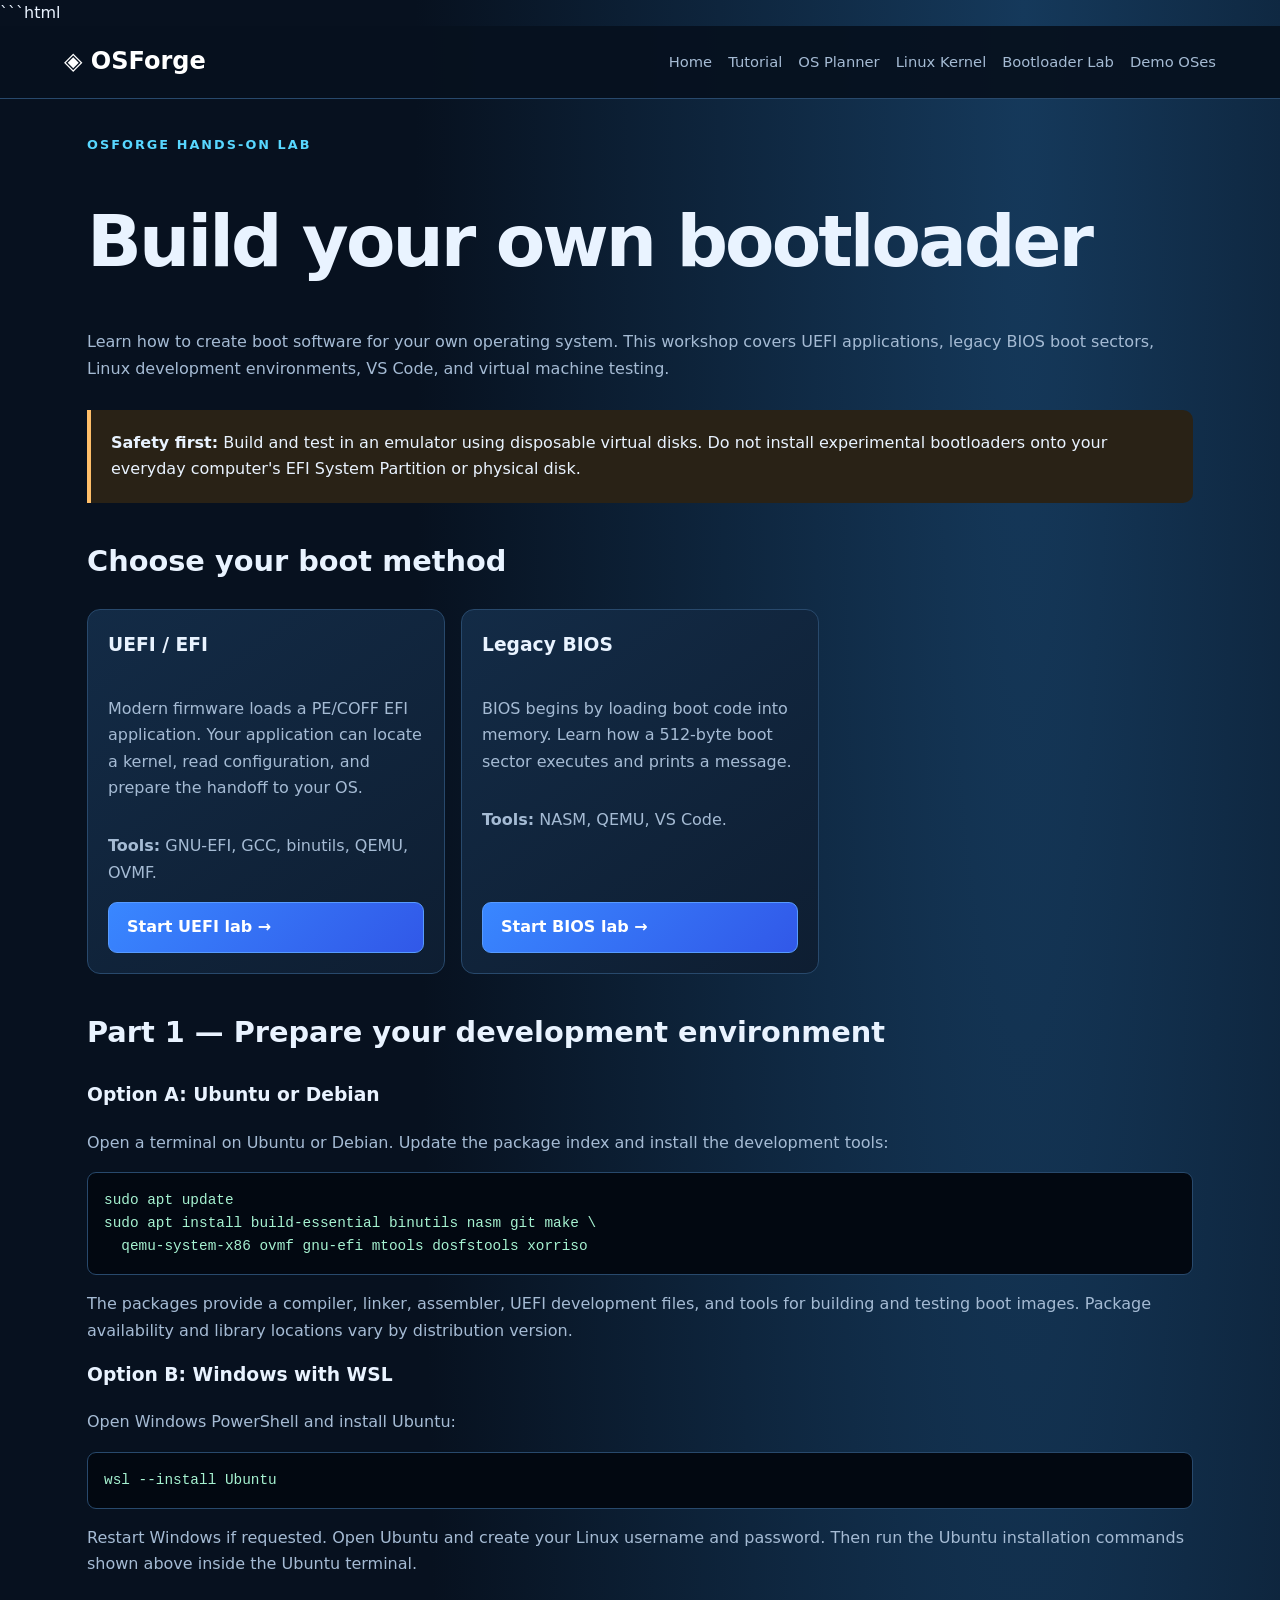
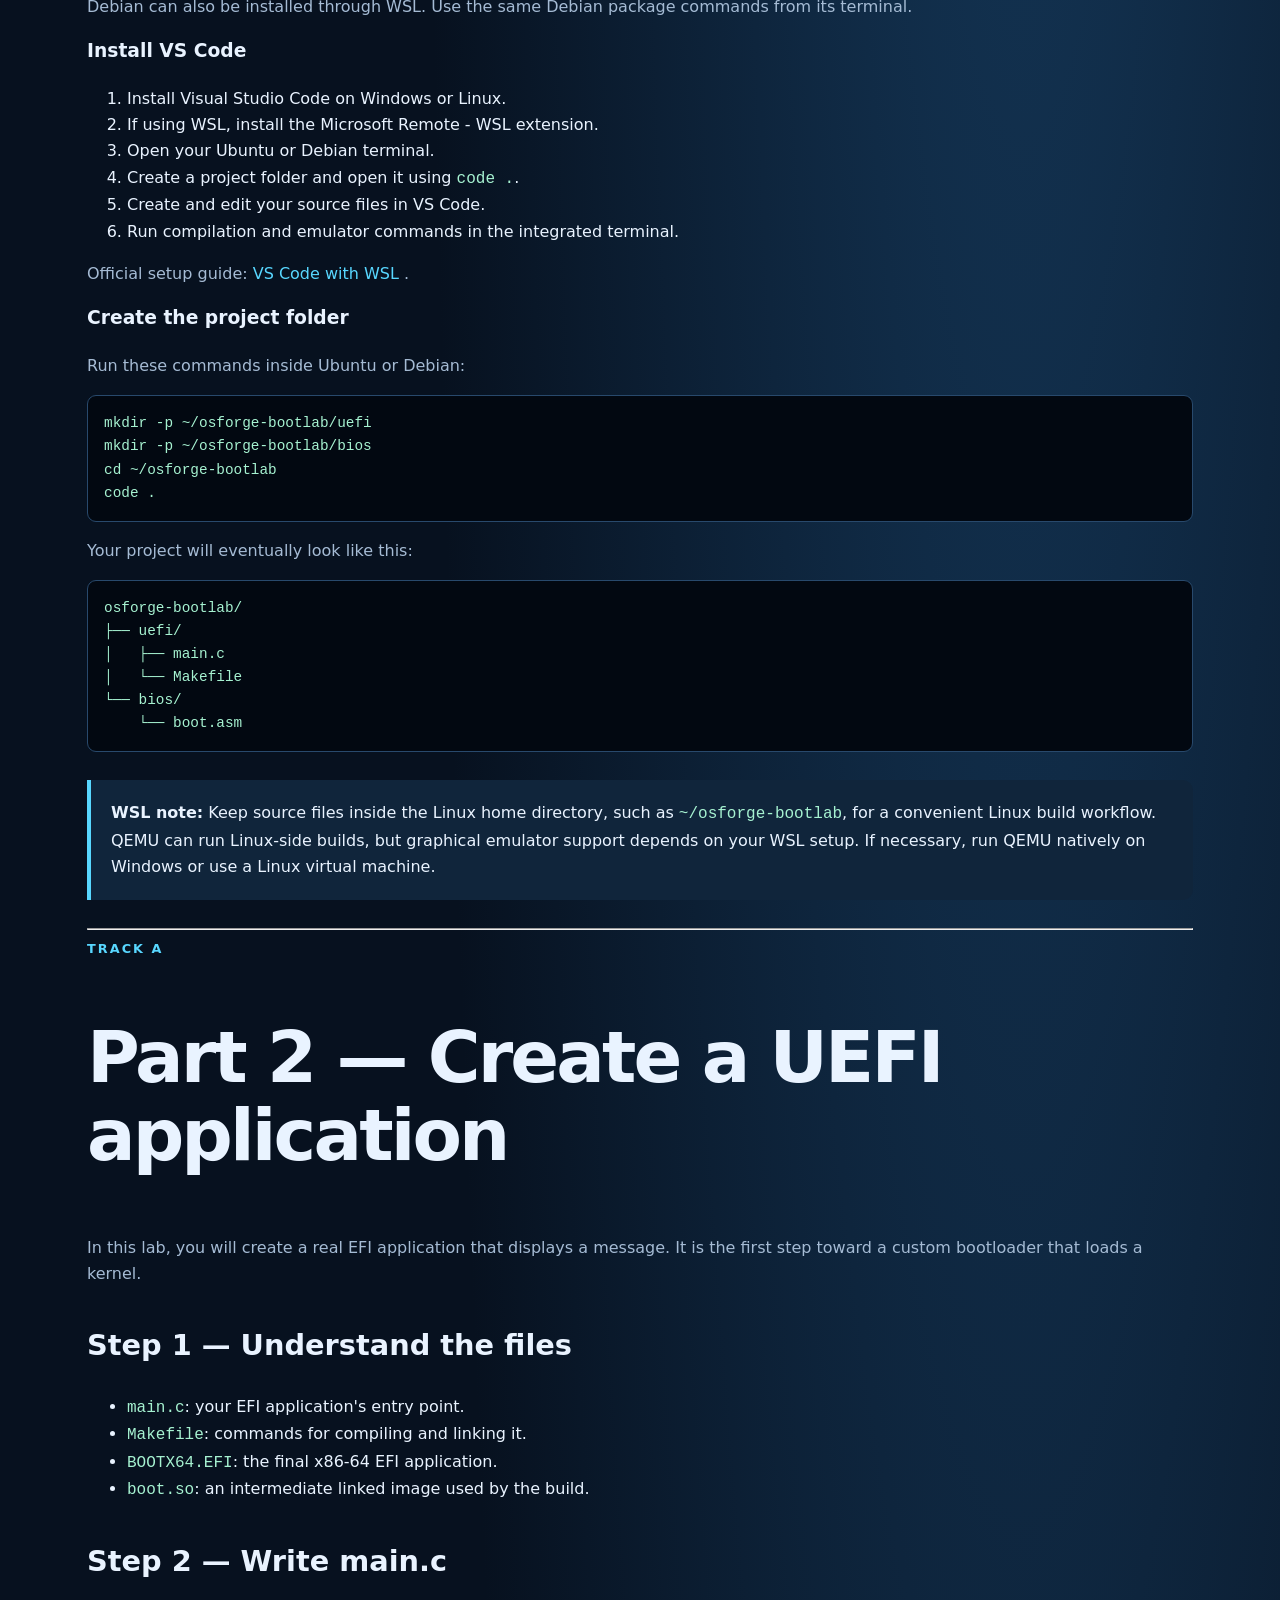
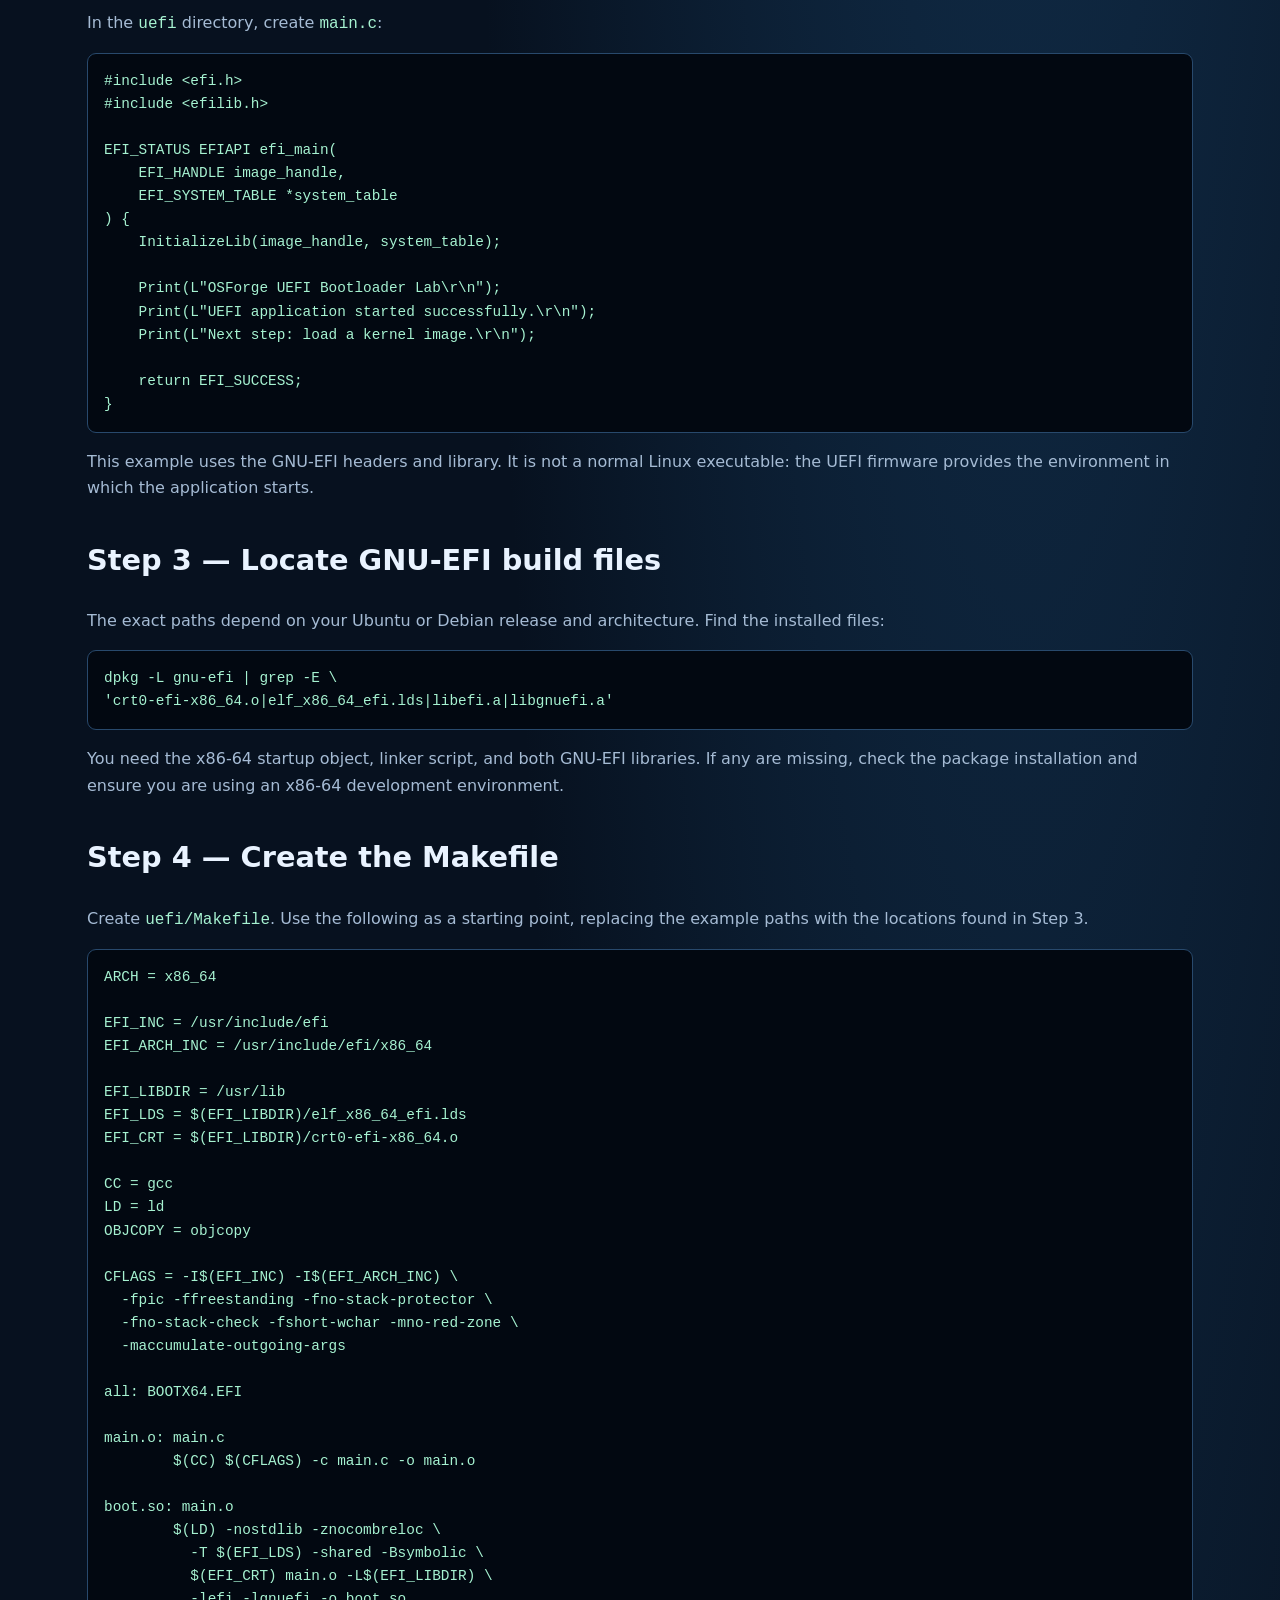
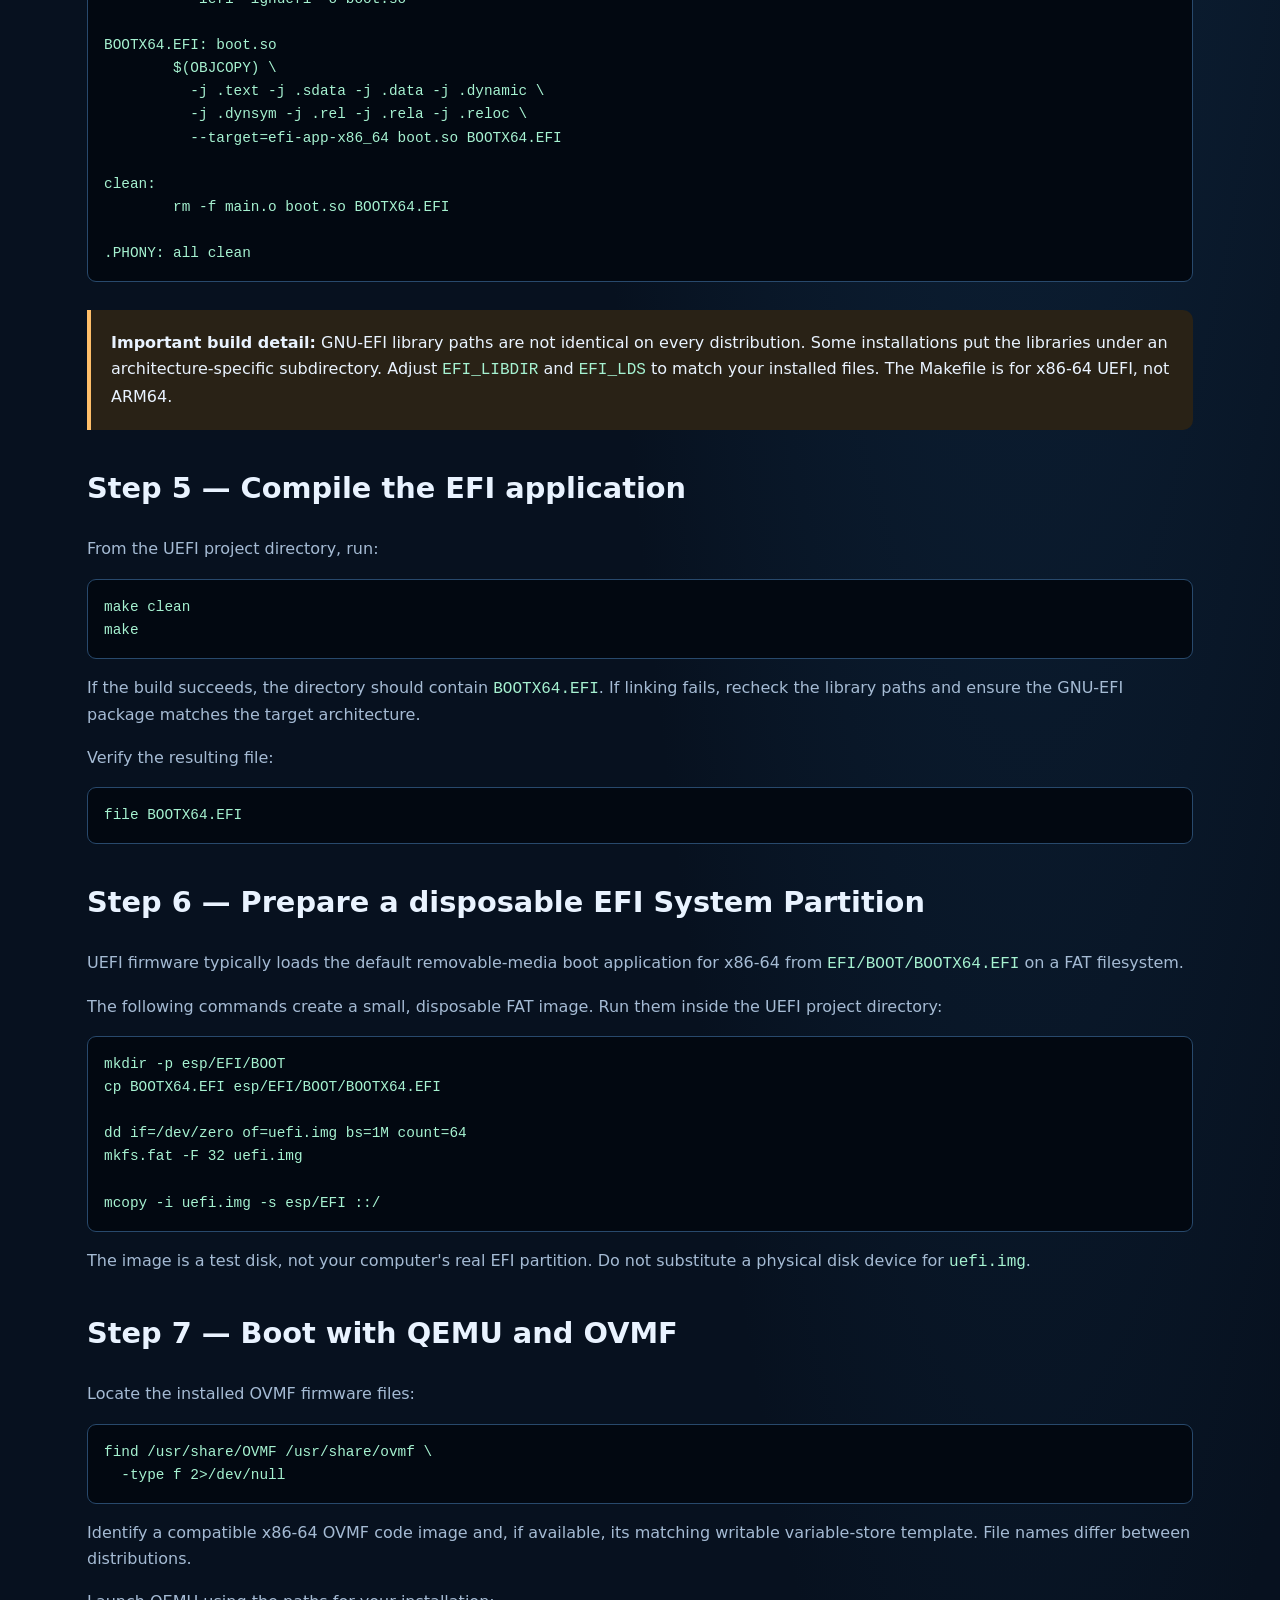
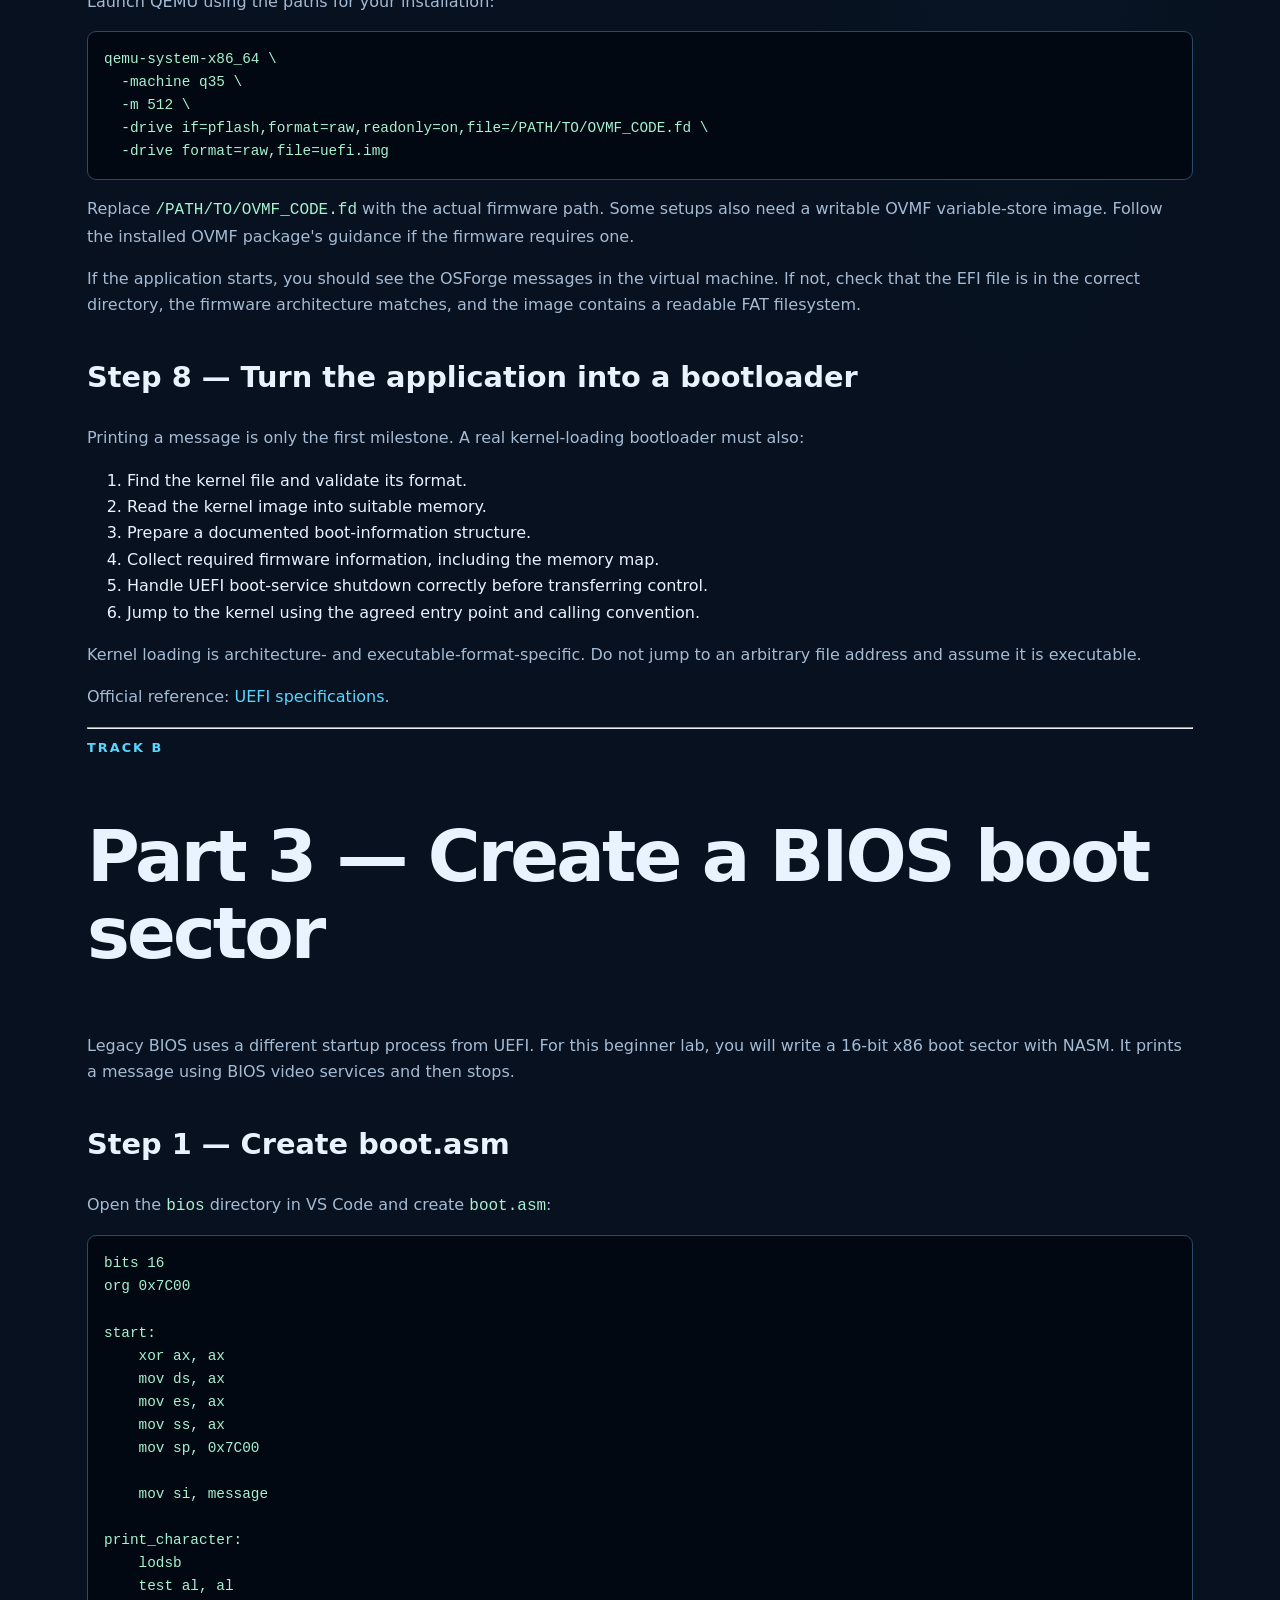
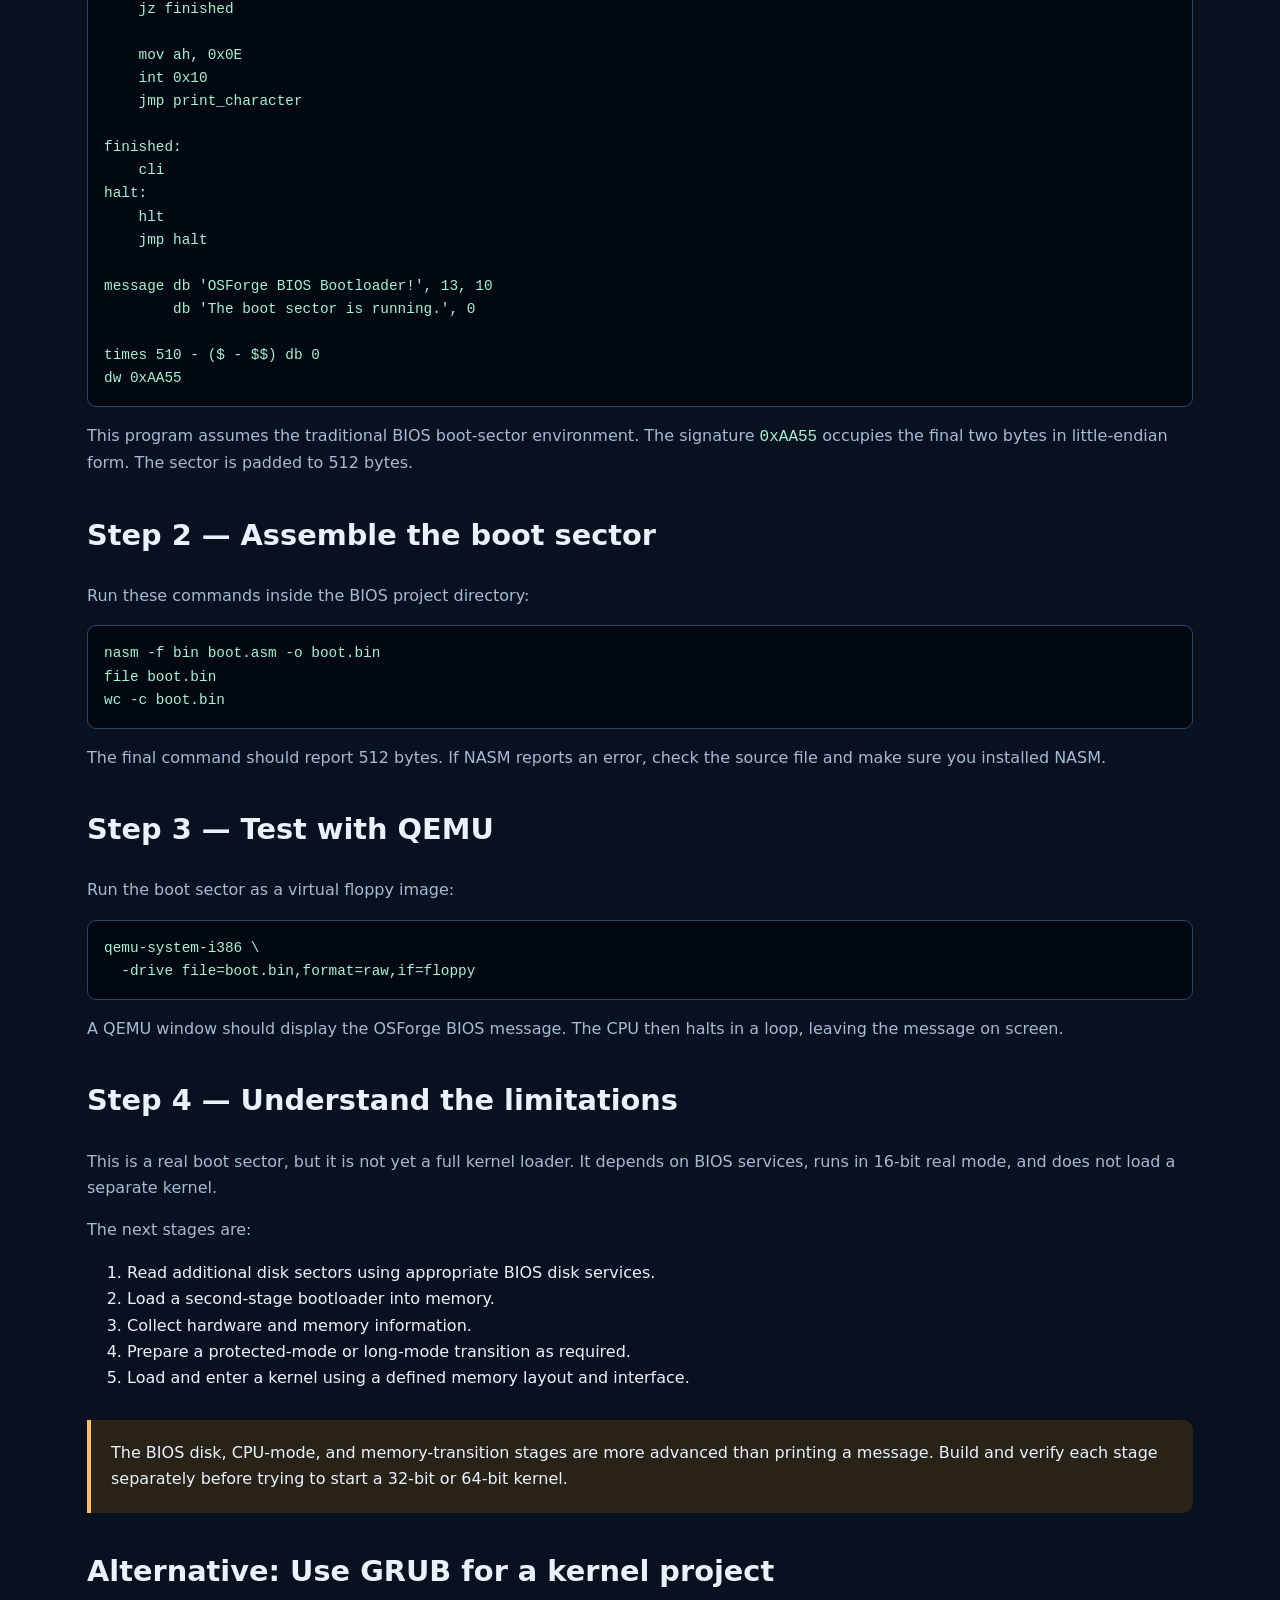
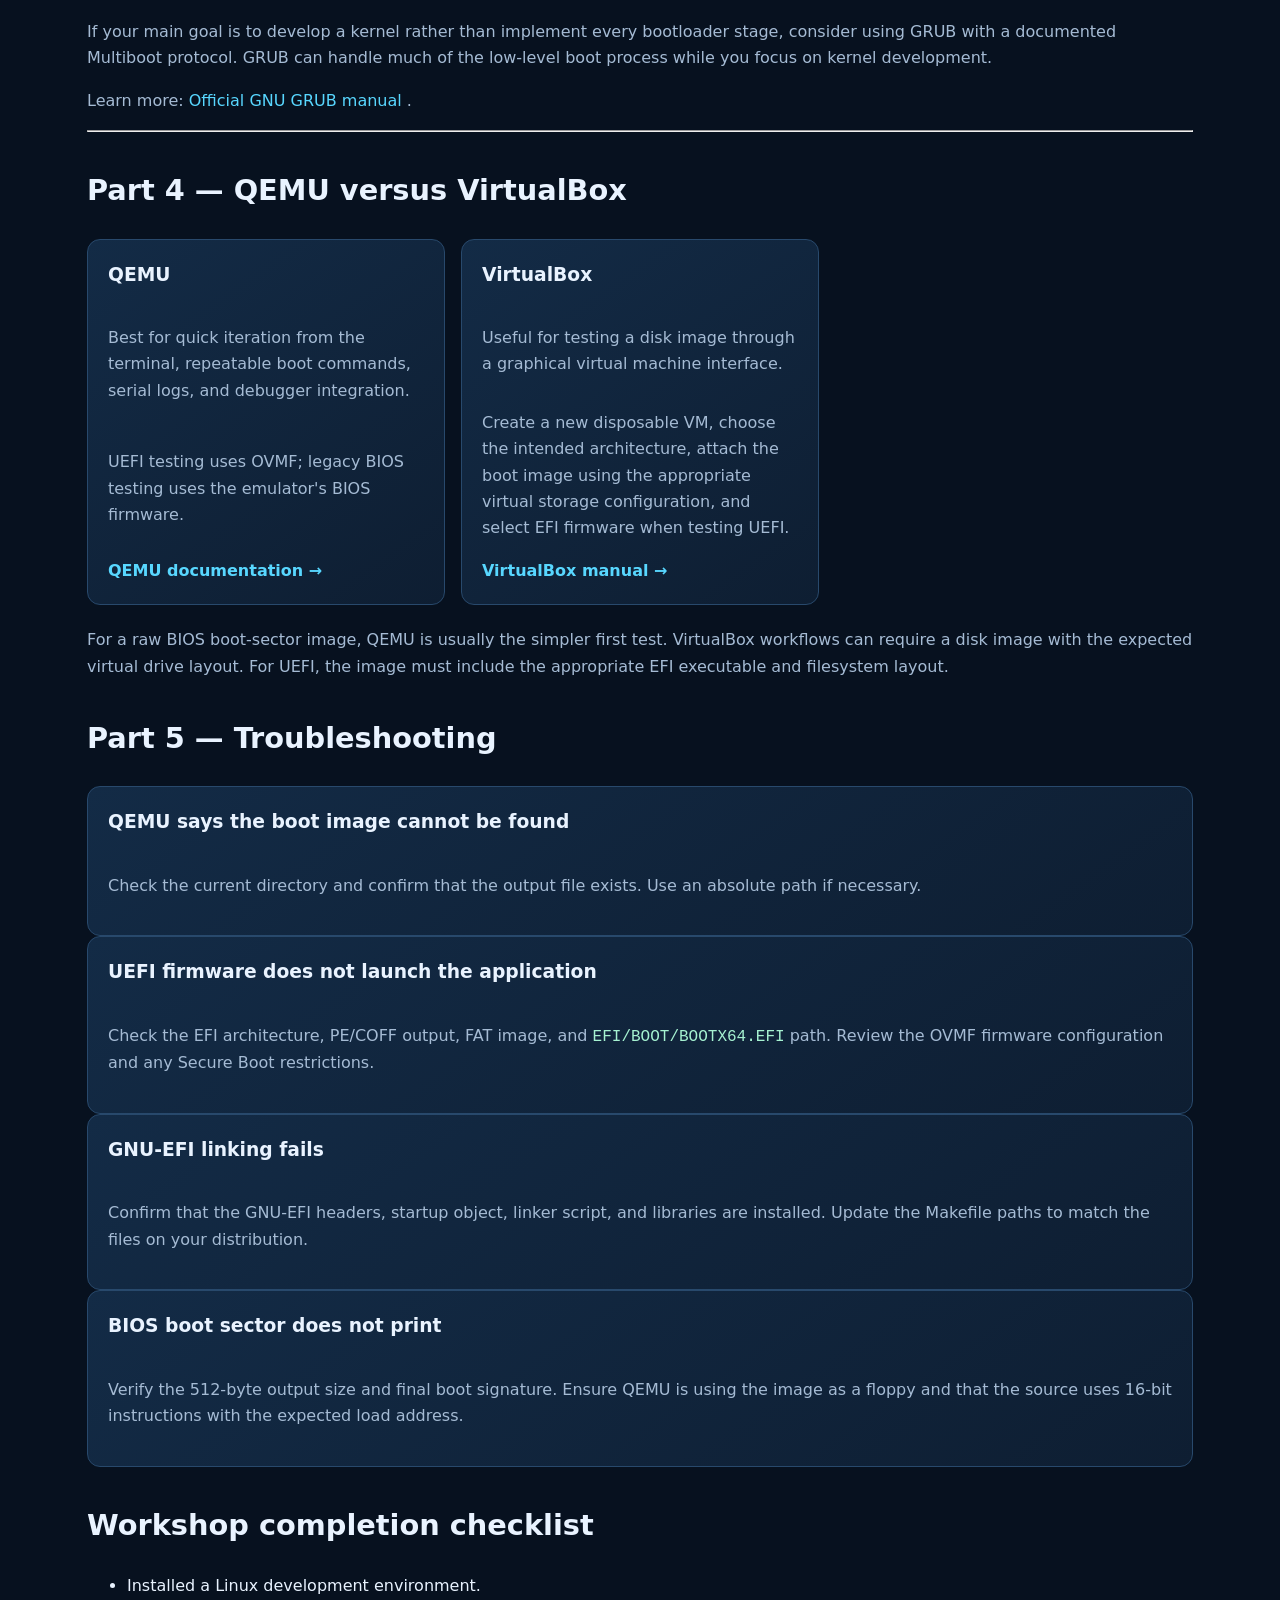
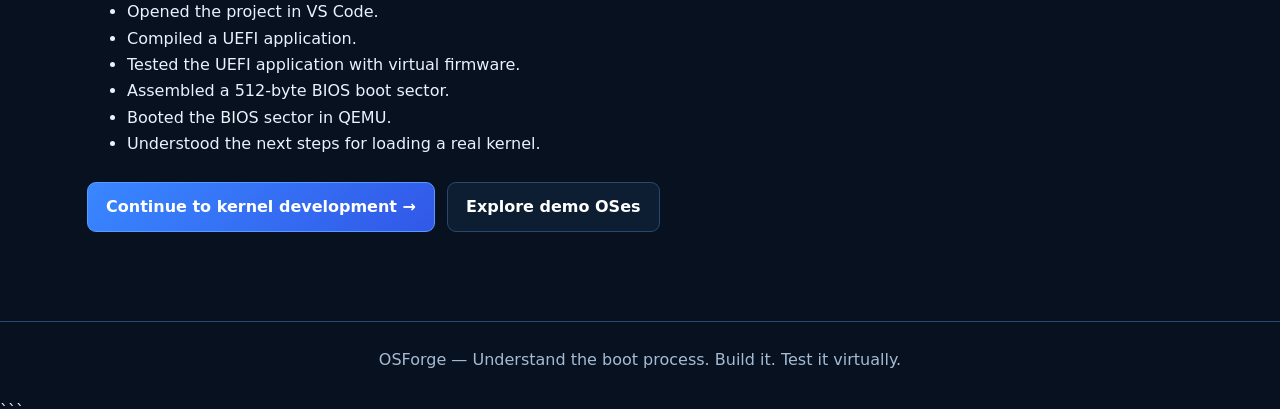
==== efi-bootloader.html @ 30502545 "Update title and content for bootloader workshop" ====
```html
<!DOCTYPE html>
<html lang="en">
<head>
  <meta charset="UTF-8">
  <meta name="viewport" content="width=device-width, initial-scale=1">
  <title>Bootloader Workshop — OSForge</title>
  <link rel="stylesheet" href="styles.css">
</head>
<body>

<header class="topbar">
  <a class="brand" href="index.html">◈ OSForge</a>
  <nav>
    <a href="index.html">Home</a>
    <a href="start.html">Tutorial</a>
    <a href="planner.html">OS Planner</a>
    <a href="linux-kernel.html">Linux Kernel</a>
    <a href="efi-bootloader.html">Bootloader Lab</a>
    <a href="demos.html">Demo OSes</a>
  </nav>
</header>

<main class="container">

  <span class="eyebrow">OSFORGE HANDS-ON LAB</span>
  <h1>Build your own bootloader</h1>

  <p>
    Learn how to create boot software for your own operating system.
    This workshop covers UEFI applications, legacy BIOS boot sectors,
    Linux development environments, VS Code, and virtual machine testing.
  </p>

  <div class="callout warning">
    <strong>Safety first:</strong> Build and test in an emulator using
    disposable virtual disks. Do not install experimental bootloaders
    onto your everyday computer's EFI System Partition or physical disk.
  </div>

  <h2>Choose your boot method</h2>

  <div class="grid">

    <article class="card">
      <h3>UEFI / EFI</h3>
      <p>
        Modern firmware loads a PE/COFF EFI application. Your application
        can locate a kernel, read configuration, and prepare the handoff
        to your OS.
      </p>
      <p><strong>Tools:</strong> GNU-EFI, GCC, binutils, QEMU, OVMF.</p>
      <a class="button" href="#uefi">Start UEFI lab →</a>
    </article>

    <article class="card">
      <h3>Legacy BIOS</h3>
      <p>
        BIOS begins by loading boot code into memory. Learn how a 512-byte
        boot sector executes and prints a message.
      </p>
      <p><strong>Tools:</strong> NASM, QEMU, VS Code.</p>
      <a class="button" href="#bios">Start BIOS lab →</a>
    </article>

  </div>

  <h2>Part 1 — Prepare your development environment</h2>

  <h3>Option A: Ubuntu or Debian</h3>

  <p>
    Open a terminal on Ubuntu or Debian. Update the package index and
    install the development tools:
  </p>

  <pre>sudo apt update
sudo apt install build-essential binutils nasm git make \
  qemu-system-x86 ovmf gnu-efi mtools dosfstools xorriso</pre>

  <p>
    The packages provide a compiler, linker, assembler, UEFI development
    files, and tools for building and testing boot images. Package
    availability and library locations vary by distribution version.
  </p>

  <h3>Option B: Windows with WSL</h3>

  <p>Open Windows PowerShell and install Ubuntu:</p>

  <pre>wsl --install Ubuntu</pre>

  <p>
    Restart Windows if requested. Open Ubuntu and create your Linux
    username and password. Then run the Ubuntu installation commands
    shown above inside the Ubuntu terminal.
  </p>

  <p>
    Debian can also be installed through WSL. Use the same Debian package
    commands from its terminal.
  </p>

  <h3>Install VS Code</h3>

  <ol>
    <li>Install Visual Studio Code on Windows or Linux.</li>
    <li>If using WSL, install the Microsoft Remote - WSL extension.</li>
    <li>Open your Ubuntu or Debian terminal.</li>
    <li>Create a project folder and open it using <code>code .</code>.</li>
    <li>Create and edit your source files in VS Code.</li>
    <li>Run compilation and emulator commands in the integrated terminal.</li>
  </ol>

  <p>
    Official setup guide:
    <a href="https://learn.microsoft.com/windows/wsl/tutorials/wsl-vscode">
      VS Code with WSL
    </a>.
  </p>

  <h3>Create the project folder</h3>

  <p>Run these commands inside Ubuntu or Debian:</p>

  <pre>mkdir -p ~/osforge-bootlab/uefi
mkdir -p ~/osforge-bootlab/bios
cd ~/osforge-bootlab
code .</pre>

  <p>Your project will eventually look like this:</p>

  <pre>osforge-bootlab/
├── uefi/
│   ├── main.c
│   └── Makefile
└── bios/
    └── boot.asm</pre>

  <div class="callout">
    <strong>WSL note:</strong> Keep source files inside the Linux home
    directory, such as <code>~/osforge-bootlab</code>, for a convenient
    Linux build workflow. QEMU can run Linux-side builds, but graphical
    emulator support depends on your WSL setup. If necessary, run QEMU
    natively on Windows or use a Linux virtual machine.
  </div>

  <hr>

  <section id="uefi">
    <span class="eyebrow">TRACK A</span>
    <h1>Part 2 — Create a UEFI application</h1>

    <p>
      In this lab, you will create a real EFI application that displays
      a message. It is the first step toward a custom bootloader that
      loads a kernel.
    </p>

    <h2>Step 1 — Understand the files</h2>

    <ul>
      <li><code>main.c</code>: your EFI application's entry point.</li>
      <li><code>Makefile</code>: commands for compiling and linking it.</li>
      <li><code>BOOTX64.EFI</code>: the final x86-64 EFI application.</li>
      <li><code>boot.so</code>: an intermediate linked image used by the build.</li>
    </ul>

    <h2>Step 2 — Write main.c</h2>

    <p>
      In the <code>uefi</code> directory, create <code>main.c</code>:
    </p>

    <pre>#include &lt;efi.h&gt;
#include &lt;efilib.h&gt;

EFI_STATUS EFIAPI efi_main(
    EFI_HANDLE image_handle,
    EFI_SYSTEM_TABLE *system_table
) {
    InitializeLib(image_handle, system_table);

    Print(L"OSForge UEFI Bootloader Lab\r\n");
    Print(L"UEFI application started successfully.\r\n");
    Print(L"Next step: load a kernel image.\r\n");

    return EFI_SUCCESS;
}</pre>

    <p>
      This example uses the GNU-EFI headers and library. It is not a
      normal Linux executable: the UEFI firmware provides the environment
      in which the application starts.
    </p>

    <h2>Step 3 — Locate GNU-EFI build files</h2>

    <p>
      The exact paths depend on your Ubuntu or Debian release and
      architecture. Find the installed files:
    </p>

    <pre>dpkg -L gnu-efi | grep -E \
'crt0-efi-x86_64.o|elf_x86_64_efi.lds|libefi.a|libgnuefi.a'</pre>

    <p>
      You need the x86-64 startup object, linker script, and both GNU-EFI
      libraries. If any are missing, check the package installation and
      ensure you are using an x86-64 development environment.
    </p>

    <h2>Step 4 — Create the Makefile</h2>

    <p>
      Create <code>uefi/Makefile</code>. Use the following as a starting
      point, replacing the example paths with the locations found in
      Step 3.
    </p>

    <pre>ARCH = x86_64

EFI_INC = /usr/include/efi
EFI_ARCH_INC = /usr/include/efi/x86_64

EFI_LIBDIR = /usr/lib
EFI_LDS = $(EFI_LIBDIR)/elf_x86_64_efi.lds
EFI_CRT = $(EFI_LIBDIR)/crt0-efi-x86_64.o

CC = gcc
LD = ld
OBJCOPY = objcopy

CFLAGS = -I$(EFI_INC) -I$(EFI_ARCH_INC) \
  -fpic -ffreestanding -fno-stack-protector \
  -fno-stack-check -fshort-wchar -mno-red-zone \
  -maccumulate-outgoing-args

all: BOOTX64.EFI

main.o: main.c
	$(CC) $(CFLAGS) -c main.c -o main.o

boot.so: main.o
	$(LD) -nostdlib -znocombreloc \
	  -T $(EFI_LDS) -shared -Bsymbolic \
	  $(EFI_CRT) main.o -L$(EFI_LIBDIR) \
	  -lefi -lgnuefi -o boot.so

BOOTX64.EFI: boot.so
	$(OBJCOPY) \
	  -j .text -j .sdata -j .data -j .dynamic \
	  -j .dynsym -j .rel -j .rela -j .reloc \
	  --target=efi-app-x86_64 boot.so BOOTX64.EFI

clean:
	rm -f main.o boot.so BOOTX64.EFI

.PHONY: all clean</pre>

    <div class="callout warning">
      <strong>Important build detail:</strong> GNU-EFI library paths are
      not identical on every distribution. Some installations put the
      libraries under an architecture-specific subdirectory. Adjust
      <code>EFI_LIBDIR</code> and <code>EFI_LDS</code> to match your
      installed files. The Makefile is for x86-64 UEFI, not ARM64.
    </div>

    <h2>Step 5 — Compile the EFI application</h2>

    <p>From the UEFI project directory, run:</p>

    <pre>make clean
make</pre>

    <p>
      If the build succeeds, the directory should contain
      <code>BOOTX64.EFI</code>. If linking fails, recheck the library
      paths and ensure the GNU-EFI package matches the target architecture.
    </p>

    <p>
      Verify the resulting file:
    </p>

    <pre>file BOOTX64.EFI</pre>

    <h2>Step 6 — Prepare a disposable EFI System Partition</h2>

    <p>
      UEFI firmware typically loads the default removable-media boot
      application for x86-64 from
      <code>EFI/BOOT/BOOTX64.EFI</code> on a FAT filesystem.
    </p>

    <p>
      The following commands create a small, disposable FAT image. Run
      them inside the UEFI project directory:
    </p>

    <pre>mkdir -p esp/EFI/BOOT
cp BOOTX64.EFI esp/EFI/BOOT/BOOTX64.EFI

dd if=/dev/zero of=uefi.img bs=1M count=64
mkfs.fat -F 32 uefi.img

mcopy -i uefi.img -s esp/EFI ::/</pre>

    <p>
      The image is a test disk, not your computer's real EFI partition.
      Do not substitute a physical disk device for <code>uefi.img</code>.
    </p>

    <h2>Step 7 — Boot with QEMU and OVMF</h2>

    <p>Locate the installed OVMF firmware files:</p>

    <pre>find /usr/share/OVMF /usr/share/ovmf \
  -type f 2&gt;/dev/null</pre>

    <p>
      Identify a compatible x86-64 OVMF code image and, if available,
      its matching writable variable-store template. File names differ
      between distributions.
    </p>

    <p>Launch QEMU using the paths for your installation:</p>

    <pre>qemu-system-x86_64 \
  -machine q35 \
  -m 512 \
  -drive if=pflash,format=raw,readonly=on,file=/PATH/TO/OVMF_CODE.fd \
  -drive format=raw,file=uefi.img</pre>

    <p>
      Replace <code>/PATH/TO/OVMF_CODE.fd</code> with the actual firmware
      path. Some setups also need a writable OVMF variable-store image.
      Follow the installed OVMF package's guidance if the firmware
      requires one.
    </p>

    <p>
      If the application starts, you should see the OSForge messages in
      the virtual machine. If not, check that the EFI file is in the
      correct directory, the firmware architecture matches, and the
      image contains a readable FAT filesystem.
    </p>

    <h2>Step 8 — Turn the application into a bootloader</h2>

    <p>
      Printing a message is only the first milestone. A real kernel-loading
      bootloader must also:
    </p>

    <ol>
      <li>Find the kernel file and validate its format.</li>
      <li>Read the kernel image into suitable memory.</li>
      <li>Prepare a documented boot-information structure.</li>
      <li>Collect required firmware information, including the memory map.</li>
      <li>Handle UEFI boot-service shutdown correctly before transferring control.</li>
      <li>Jump to the kernel using the agreed entry point and calling convention.</li>
    </ol>

    <p>
      Kernel loading is architecture- and executable-format-specific.
      Do not jump to an arbitrary file address and assume it is executable.
    </p>

    <p>
      Official reference:
      <a href="https://uefi.org/specifications">UEFI specifications</a>.
    </p>
  </section>

  <hr>

  <section id="bios">
    <span class="eyebrow">TRACK B</span>
    <h1>Part 3 — Create a BIOS boot sector</h1>

    <p>
      Legacy BIOS uses a different startup process from UEFI. For this
      beginner lab, you will write a 16-bit x86 boot sector with NASM.
      It prints a message using BIOS video services and then stops.
    </p>

    <h2>Step 1 — Create boot.asm</h2>

    <p>
      Open the <code>bios</code> directory in VS Code and create
      <code>boot.asm</code>:
    </p>

    <pre>bits 16
org 0x7C00

start:
    xor ax, ax
    mov ds, ax
    mov es, ax
    mov ss, ax
    mov sp, 0x7C00

    mov si, message

print_character:
    lodsb
    test al, al
    jz finished

    mov ah, 0x0E
    int 0x10
    jmp print_character

finished:
    cli
halt:
    hlt
    jmp halt

message db 'OSForge BIOS Bootloader!', 13, 10
        db 'The boot sector is running.', 0

times 510 - ($ - $$) db 0
dw 0xAA55</pre>

    <p>
      This program assumes the traditional BIOS boot-sector environment.
      The signature <code>0xAA55</code> occupies the final two bytes in
      little-endian form. The sector is padded to 512 bytes.
    </p>

    <h2>Step 2 — Assemble the boot sector</h2>

    <p>Run these commands inside the BIOS project directory:</p>

    <pre>nasm -f bin boot.asm -o boot.bin
file boot.bin
wc -c boot.bin</pre>

    <p>
      The final command should report 512 bytes. If NASM reports an error,
      check the source file and make sure you installed NASM.
    </p>

    <h2>Step 3 — Test with QEMU</h2>

    <p>Run the boot sector as a virtual floppy image:</p>

    <pre>qemu-system-i386 \
  -drive file=boot.bin,format=raw,if=floppy</pre>

    <p>
      A QEMU window should display the OSForge BIOS message. The CPU then
      halts in a loop, leaving the message on screen.
    </p>

    <h2>Step 4 — Understand the limitations</h2>

    <p>
      This is a real boot sector, but it is not yet a full kernel loader.
      It depends on BIOS services, runs in 16-bit real mode, and does
      not load a separate kernel.
    </p>

    <p>
      The next stages are:
    </p>

    <ol>
      <li>Read additional disk sectors using appropriate BIOS disk services.</li>
      <li>Load a second-stage bootloader into memory.</li>
      <li>Collect hardware and memory information.</li>
      <li>Prepare a protected-mode or long-mode transition as required.</li>
      <li>Load and enter a kernel using a defined memory layout and interface.</li>
    </ol>

    <div class="callout warning">
      The BIOS disk, CPU-mode, and memory-transition stages are more
      advanced than printing a message. Build and verify each stage
      separately before trying to start a 32-bit or 64-bit kernel.
    </div>

    <h2>Alternative: Use GRUB for a kernel project</h2>

    <p>
      If your main goal is to develop a kernel rather than implement every
      bootloader stage, consider using GRUB with a documented Multiboot
      protocol. GRUB can handle much of the low-level boot process while
      you focus on kernel development.
    </p>

    <p>
      Learn more:
      <a href="https://www.gnu.org/software/grub/manual/grub/">
        Official GNU GRUB manual
      </a>.
    </p>
  </section>

  <hr>

  <h2>Part 4 — QEMU versus VirtualBox</h2>

  <div class="grid">
    <article class="card">
      <h3>QEMU</h3>
      <p>
        Best for quick iteration from the terminal, repeatable boot
        commands, serial logs, and debugger integration.
      </p>
      <p>
        UEFI testing uses OVMF; legacy BIOS testing uses the emulator's
        BIOS firmware.
      </p>
      <a href="https://www.qemu.org/docs/master/">
        QEMU documentation →
      </a>
    </article>

    <article class="card">
      <h3>VirtualBox</h3>
      <p>
        Useful for testing a disk image through a graphical virtual
        machine interface.
      </p>
      <p>
        Create a new disposable VM, choose the intended architecture,
        attach the boot image using the appropriate virtual storage
        configuration, and select EFI firmware when testing UEFI.
      </p>
      <a href="https://www.virtualbox.org/manual/">
        VirtualBox manual →
      </a>
    </article>
  </div>

  <p>
    For a raw BIOS boot-sector image, QEMU is usually the simpler first
    test. VirtualBox workflows can require a disk image with the expected
    virtual drive layout. For UEFI, the image must include the appropriate
    EFI executable and filesystem layout.
  </p>

  <h2>Part 5 — Troubleshooting</h2>

  <div class="card">
    <h3>QEMU says the boot image cannot be found</h3>
    <p>
      Check the current directory and confirm that the output file exists.
      Use an absolute path if necessary.
    </p>
  </div>

  <div class="card">
    <h3>UEFI firmware does not launch the application</h3>
    <p>
      Check the EFI architecture, PE/COFF output, FAT image, and
      <code>EFI/BOOT/BOOTX64.EFI</code> path. Review the OVMF firmware
      configuration and any Secure Boot restrictions.
    </p>
  </div>

  <div class="card">
    <h3>GNU-EFI linking fails</h3>
    <p>
      Confirm that the GNU-EFI headers, startup object, linker script,
      and libraries are installed. Update the Makefile paths to match
      the files on your distribution.
    </p>
  </div>

  <div class="card">
    <h3>BIOS boot sector does not print</h3>
    <p>
      Verify the 512-byte output size and final boot signature. Ensure
      QEMU is using the image as a floppy and that the source uses
      16-bit instructions with the expected load address.
    </p>
  </div>

  <h2>Workshop completion checklist</h2>

  <ul>
    <li>Installed a Linux development environment.</li>
    <li>Opened the project in VS Code.</li>
    <li>Compiled a UEFI application.</li>
    <li>Tested the UEFI application with virtual firmware.</li>
    <li>Assembled a 512-byte BIOS boot sector.</li>
    <li>Booted the BIOS sector in QEMU.</li>
    <li>Understood the next steps for loading a real kernel.</li>
  </ul>

  <div class="actions">
    <a class="button" href="start.html">Continue to kernel development →</a>
    <a class="button secondary" href="demos.html">Explore demo OSes</a>
  </div>

</main>

<footer>
  OSForge — Understand the boot process. Build it. Test it virtually.
</footer>

</body>
</html>
```
---- styles.css ----
:root {
  color-scheme: dark;
  --background: #07111f;
  --panel: #0e1e32;
  --panel-light: #132b46;
  --border: #28496c;
  --text: #e9f3ff;
  --muted: #a5bbd4;
  --blue: #3987ff;
  --cyan: #58d7ff;
  --green: #82e6b5;
}

* {
  box-sizing: border-box;
}

body {
  margin: 0;
  background:
    radial-gradient(ellipse at 80% 0%, #15395b 0%, transparent 42%),
    var(--background);
  color: var(--text);
  font: 16px/1.65 system-ui, "Segoe UI", sans-serif;
}

a {
  color: var(--cyan);
  text-decoration: none;
}

a:hover {
  text-decoration: underline;
}

.topbar {
  position: sticky;
  top: 0;
  z-index: 10;
  display: flex;
  align-items: center;
  justify-content: space-between;
  gap: 20px;
  flex-wrap: wrap;
  padding: 16px 5%;
  background: #07111ff2;
  border-bottom: 1px solid var(--border);
}

.brand {
  color: white;
  font-size: 1.5rem;
  font-weight: 800;
}

.topbar nav {
  display: flex;
  flex-wrap: wrap;
  gap: 16px;
}

.topbar nav a {
  color: var(--muted);
  font-size: 0.92rem;
}

.topbar nav a:hover {
  color: white;
}

.container {
  max-width: 1150px;
  margin: auto;
  padding: 35px 22px 65px;
}

.hero {
  padding: 38px 0 55px;
}

.eyebrow {
  color: var(--cyan);
  font-size: 0.8rem;
  font-weight: 800;
  letter-spacing: 0.16em;
}

h1 {
  font-size: clamp(2.3rem, 6vw, 4.5rem);
  line-height: 1.08;
  letter-spacing: -0.04em;
}

h1 span {
  color: #65b7ff;
}

h2 {
  margin-top: 35px;
  font-size: 1.8rem;
}

h3 {
  margin-top: 0;
}

p {
  color: var(--muted);
}

.hero > p {
  max-width: 720px;
  font-size: 1.12rem;
}

.actions {
  display: flex;
  flex-wrap: wrap;
  gap: 12px;
  margin: 24px 0;
}

.button {
  display: inline-block;
  padding: 11px 18px;
  background: linear-gradient(135deg, #3987ff, #3158e8);
  border: 1px solid #579bff;
  border-radius: 9px;
  color: white;
  font-weight: 700;
}

.button.secondary {
  background: var(--panel);
  border-color: var(--border);
}

.grid {
  display: grid;
  grid-template-columns: repeat(3, minmax(0, 1fr));
  gap: 16px;
  margin: 22px 0;
}

.card {
  display: flex;
  flex-direction: column;
  padding: 20px;
  background: linear-gradient(145deg, var(--panel-light), var(--panel));
  border: 1px solid var(--border);
  border-radius: 13px;
}

.card p {
  flex: 1;
}

.card a {
  font-weight: 700;
}

.terminal {
  margin-top: 30px;
  padding: 20px;
  overflow-x: auto;
  background: #020811;
  border: 1px solid #25527d;
  border-radius: 12px;
  font-family: Consolas, monospace;
}

.terminal p {
  margin: 8px 0;
  color: #a6d7ff;
}

.success {
  color: var(--green) !important;
}

.callout {
  margin: 28px 0;
  padding: 20px;
  background: #10253b;
  border-left: 4px solid var(--cyan);
  border-radius: 0 10px 10px 0;
}

.warning {
  border-left-color: #ffbf69;
  background: #292216;
}

.steps {
  display: grid;
  gap: 15px;
  counter-reset: step;
}

.step {
  counter-increment: step;
  display: grid;
  grid-template-columns: 45px 1fr;
  gap: 15px;
  padding: 18px;
  background: var(--panel);
  border: 1px solid var(--border);
  border-radius: 12px;
}

.step::before {
  content: counter(step);
  display: grid;
  place-items: center;
  width: 40px;
  height: 40px;
  background: #193e65;
  color: var(--cyan);
  border-radius: 50%;
  font-weight: 800;
}

.step h3 {
  margin-bottom: 5px;
}

.step p {
  margin-bottom: 0;
}

pre {
  padding: 16px;
  overflow-x: auto;
  background: #020811;
  border: 1px solid var(--border);
  border-radius: 9px;
  color: #a6f2d1;
  font: 0.9rem/1.6 Consolas, monospace;
}

code {
  color: #a6f2d1;
  overflow-wrap: anywhere;
}

.field {
  display: grid;
  gap: 7px;
  margin: 17px 0;
}

label {
  font-weight: 700;
}

select,
input,
textarea {
  width: 100%;
  padding: 11px;
  color: var(--text);
  background: #06111f;
  border: 1px solid #345778;
  border-radius: 8px;
  font: inherit;
}

button {
  cursor: pointer;
  font: inherit;
}

.result {
  margin-top: 22px;
  padding: 22px;
  background: var(--panel);
  border: 1px solid var(--blue);
  border-radius: 12px;
}

footer {
  padding: 25px;
  border-top: 1px solid var(--border);
  text-align: center;
  color: var(--muted);
}

@media (max-width: 800px) {
  .grid {
    grid-template-columns: 1fr;
  }

  .topbar {
    position: static;
  }

  .topbar nav {
    width: 100%;
  }

  .container {
    padding: 20px 16px 45px;
  }
}
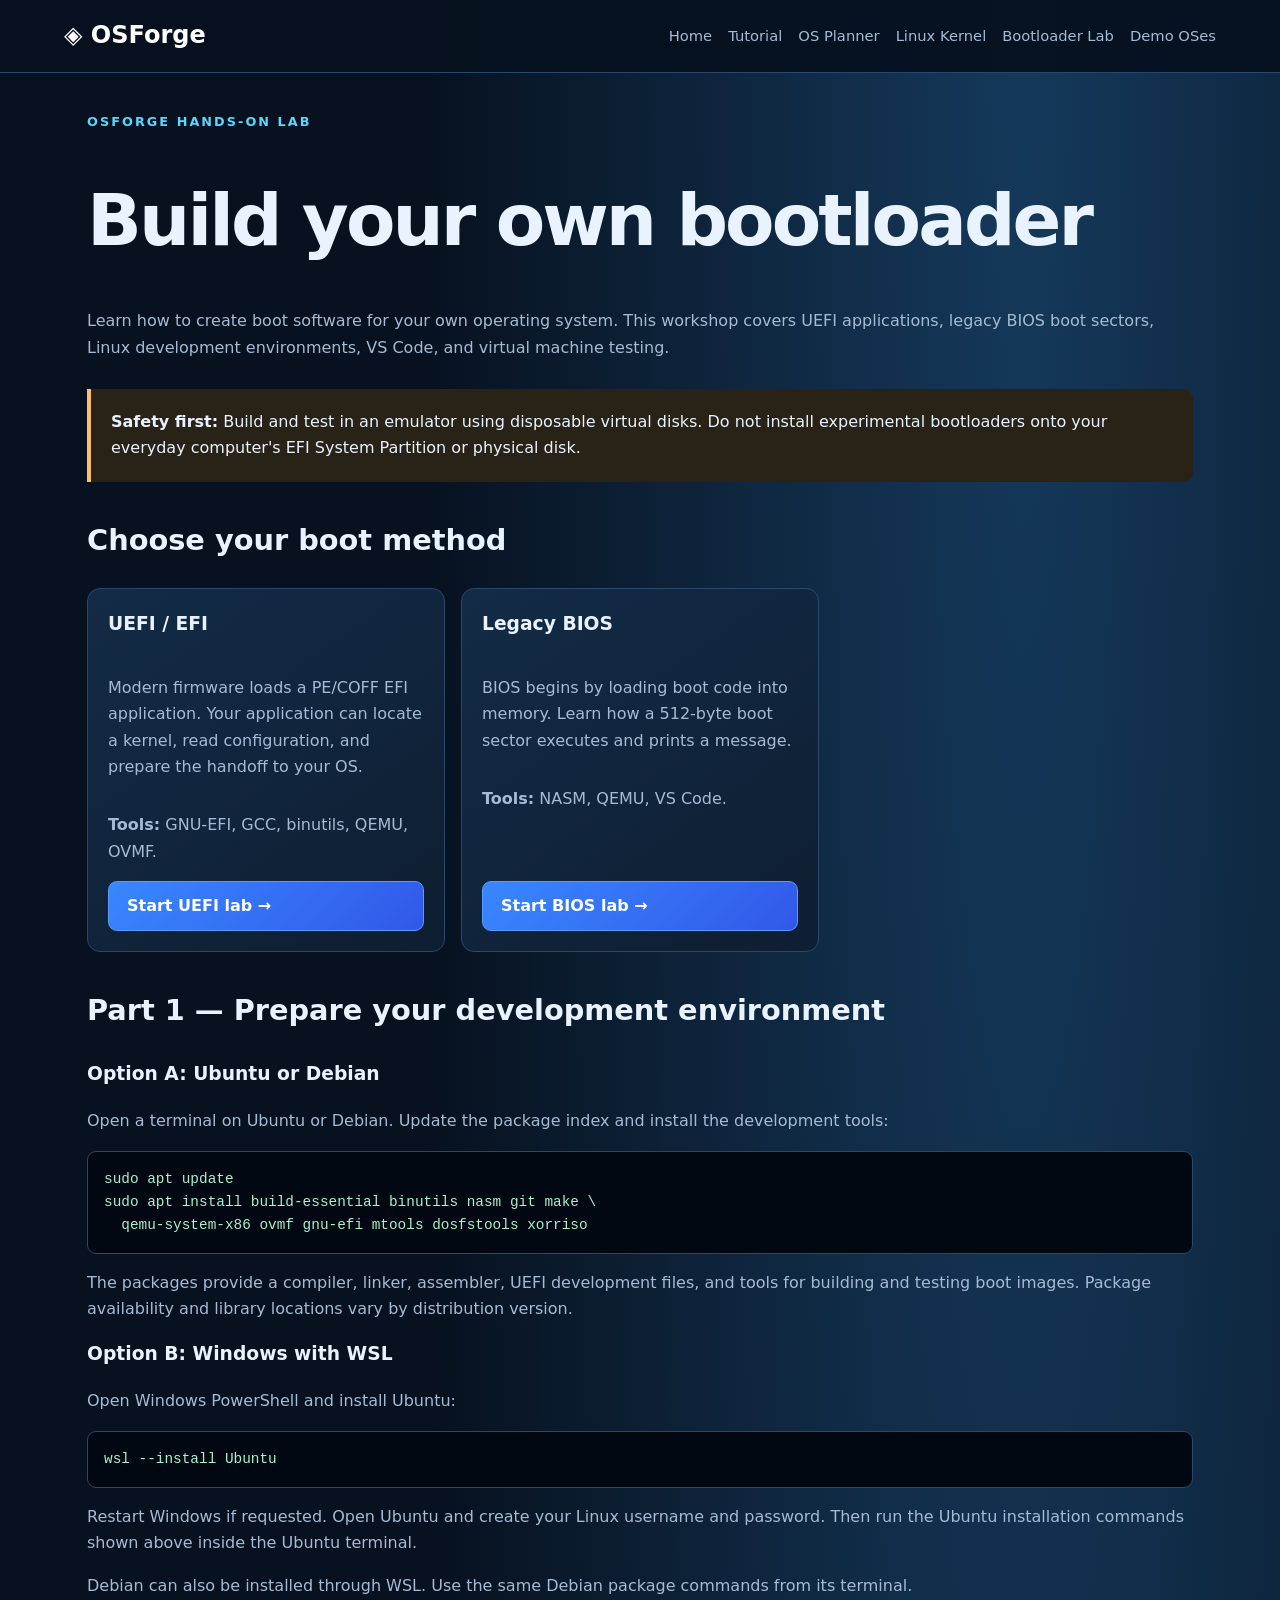
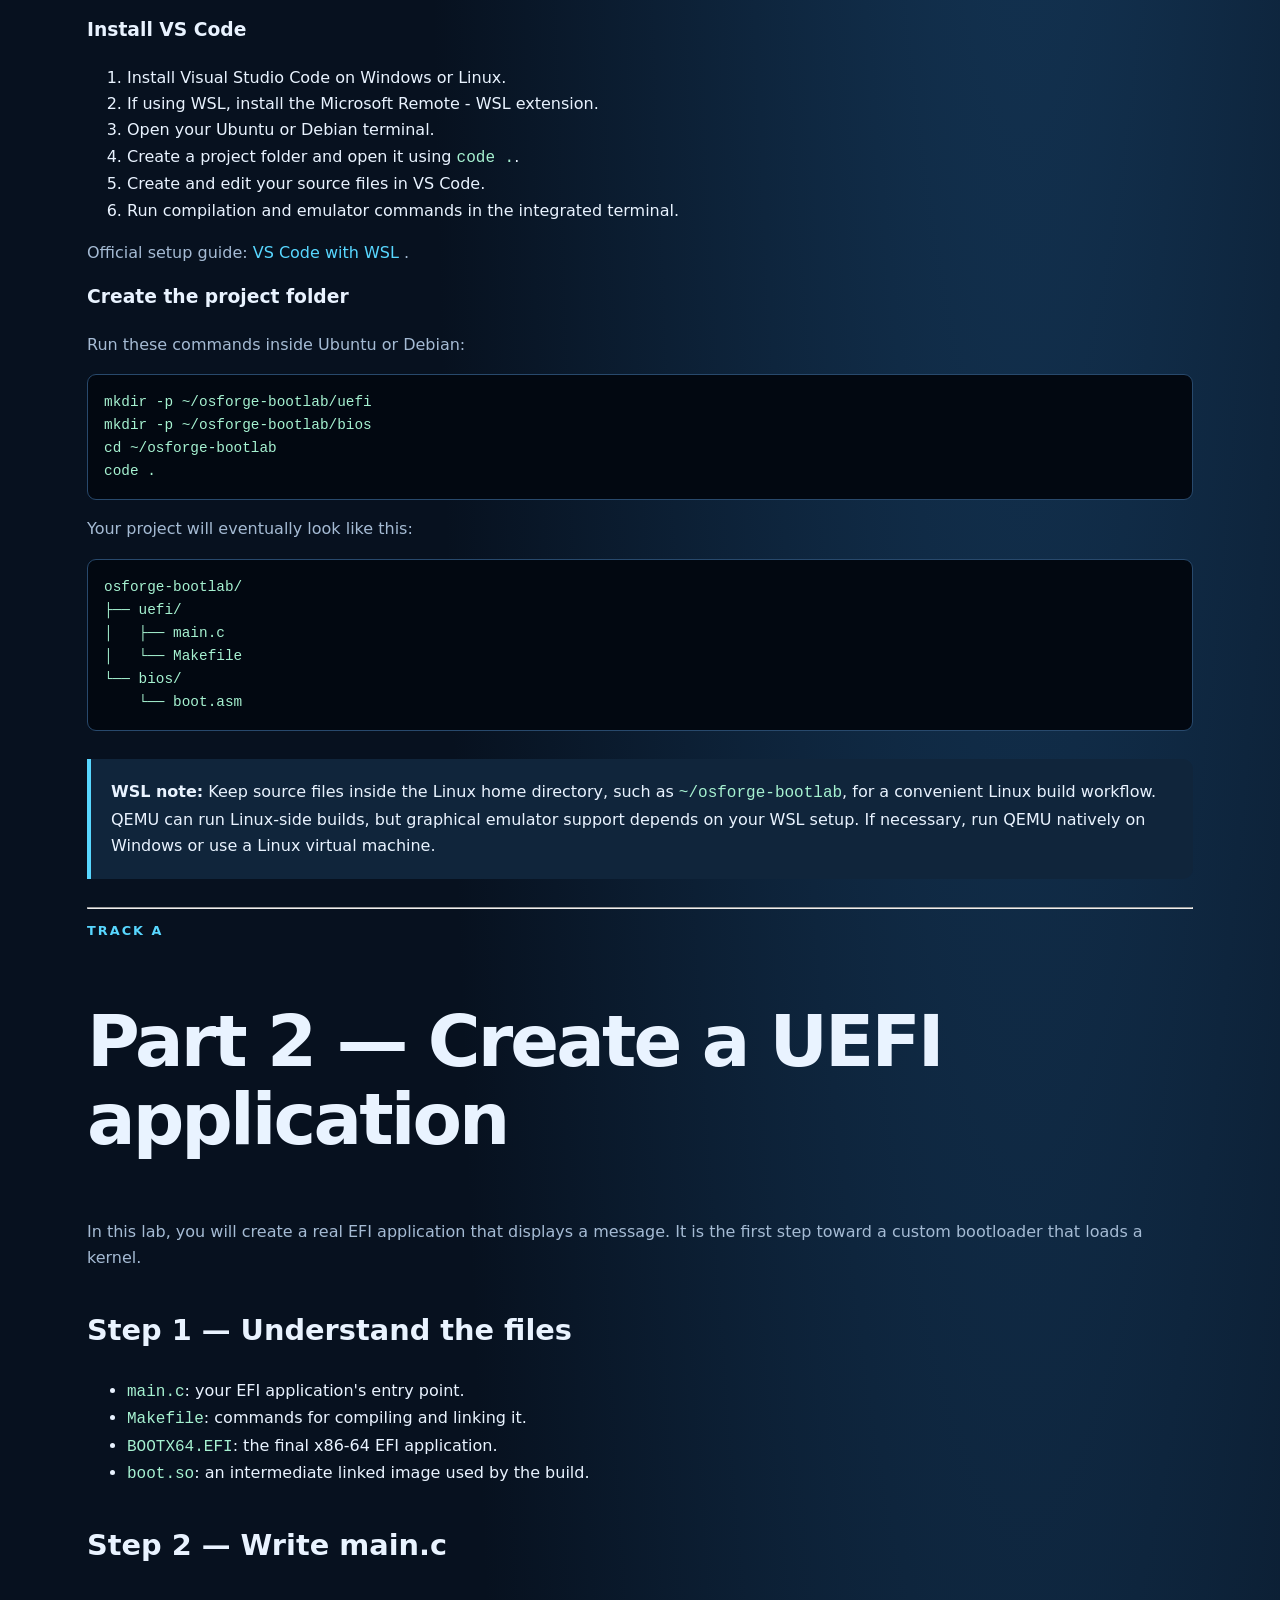
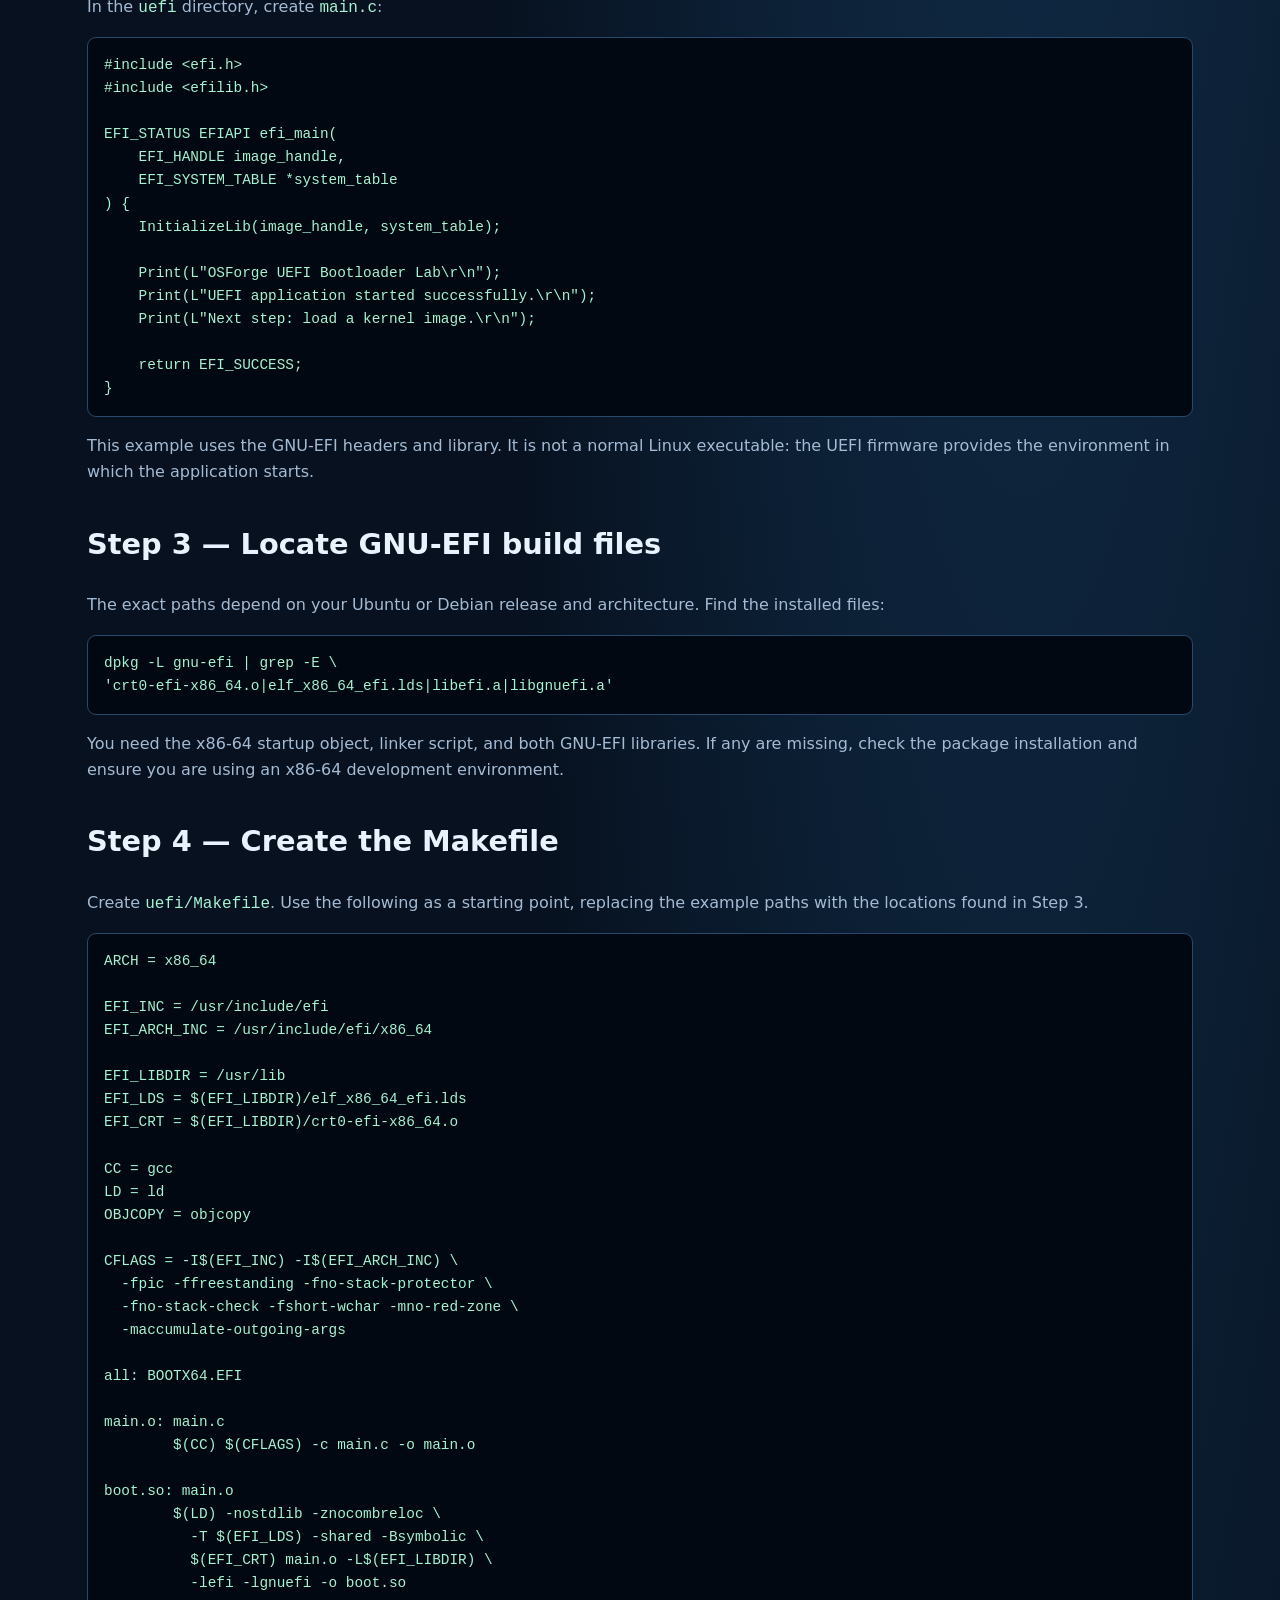
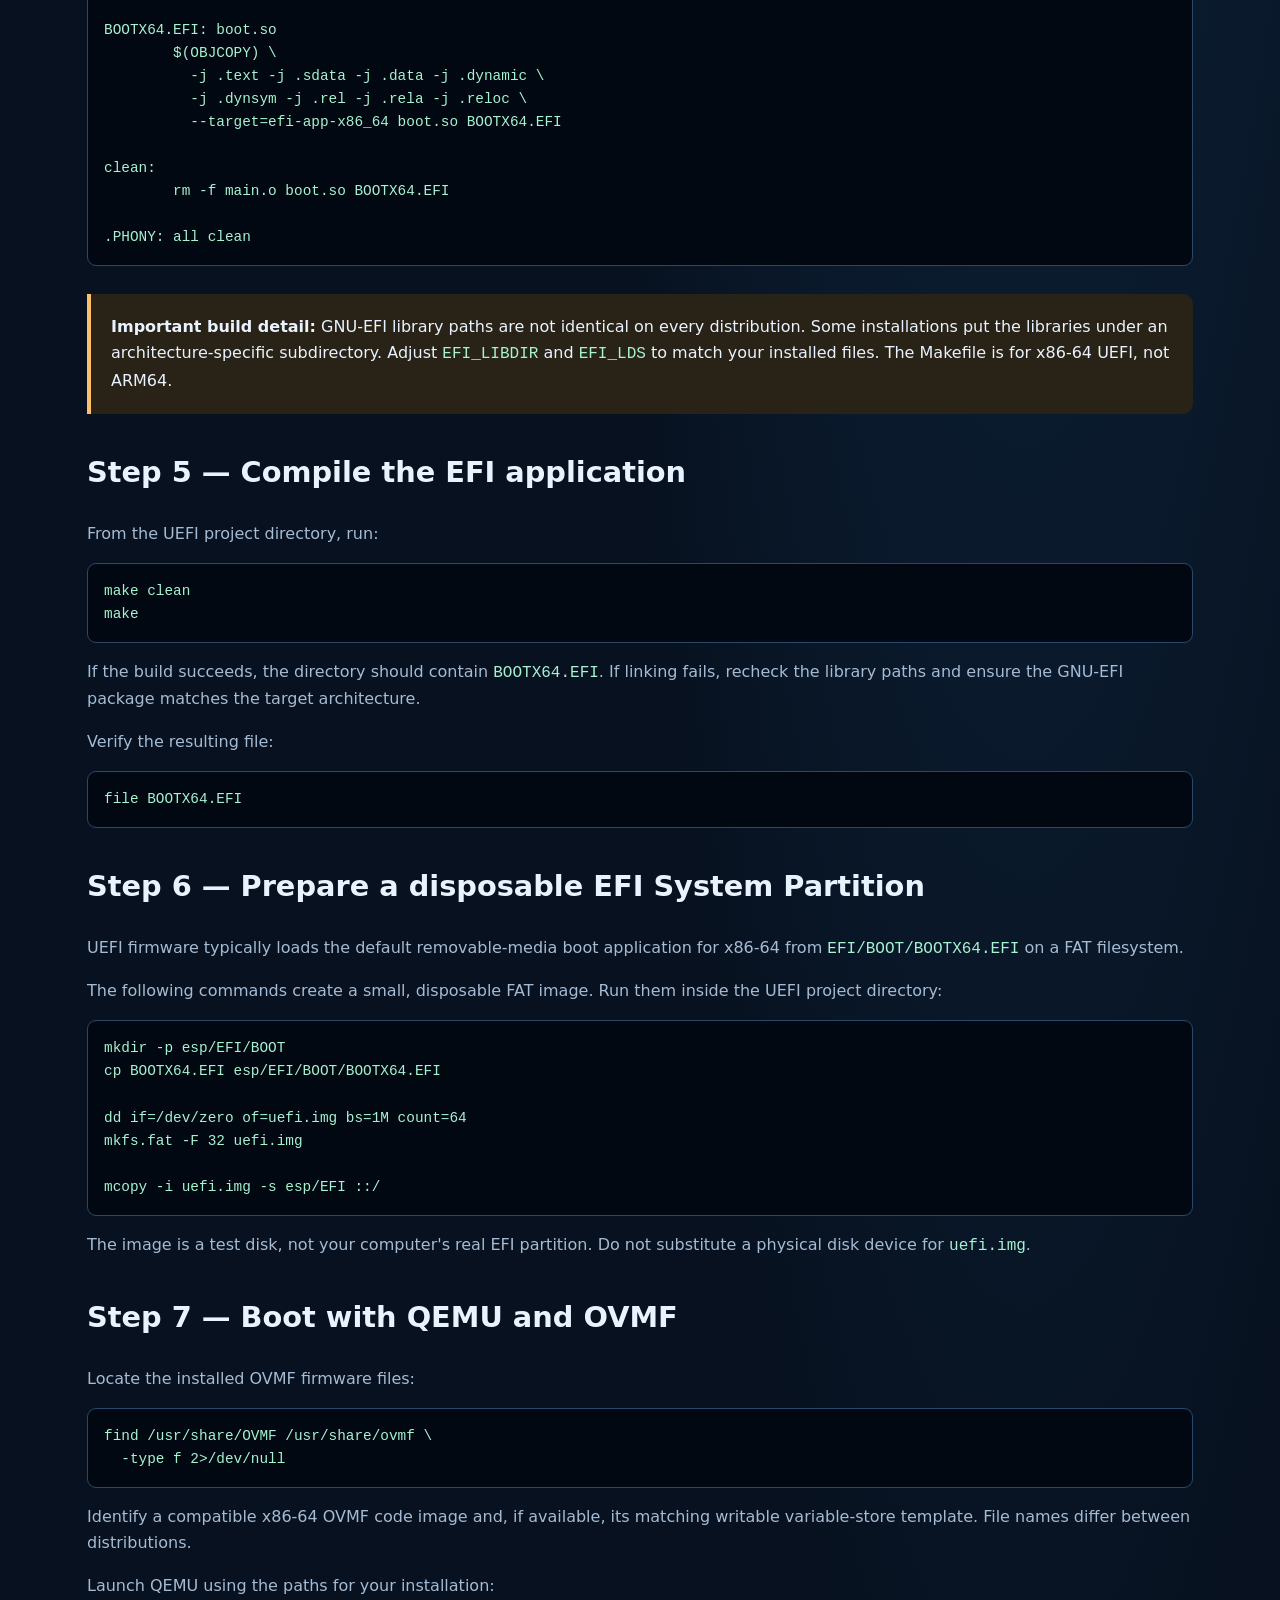
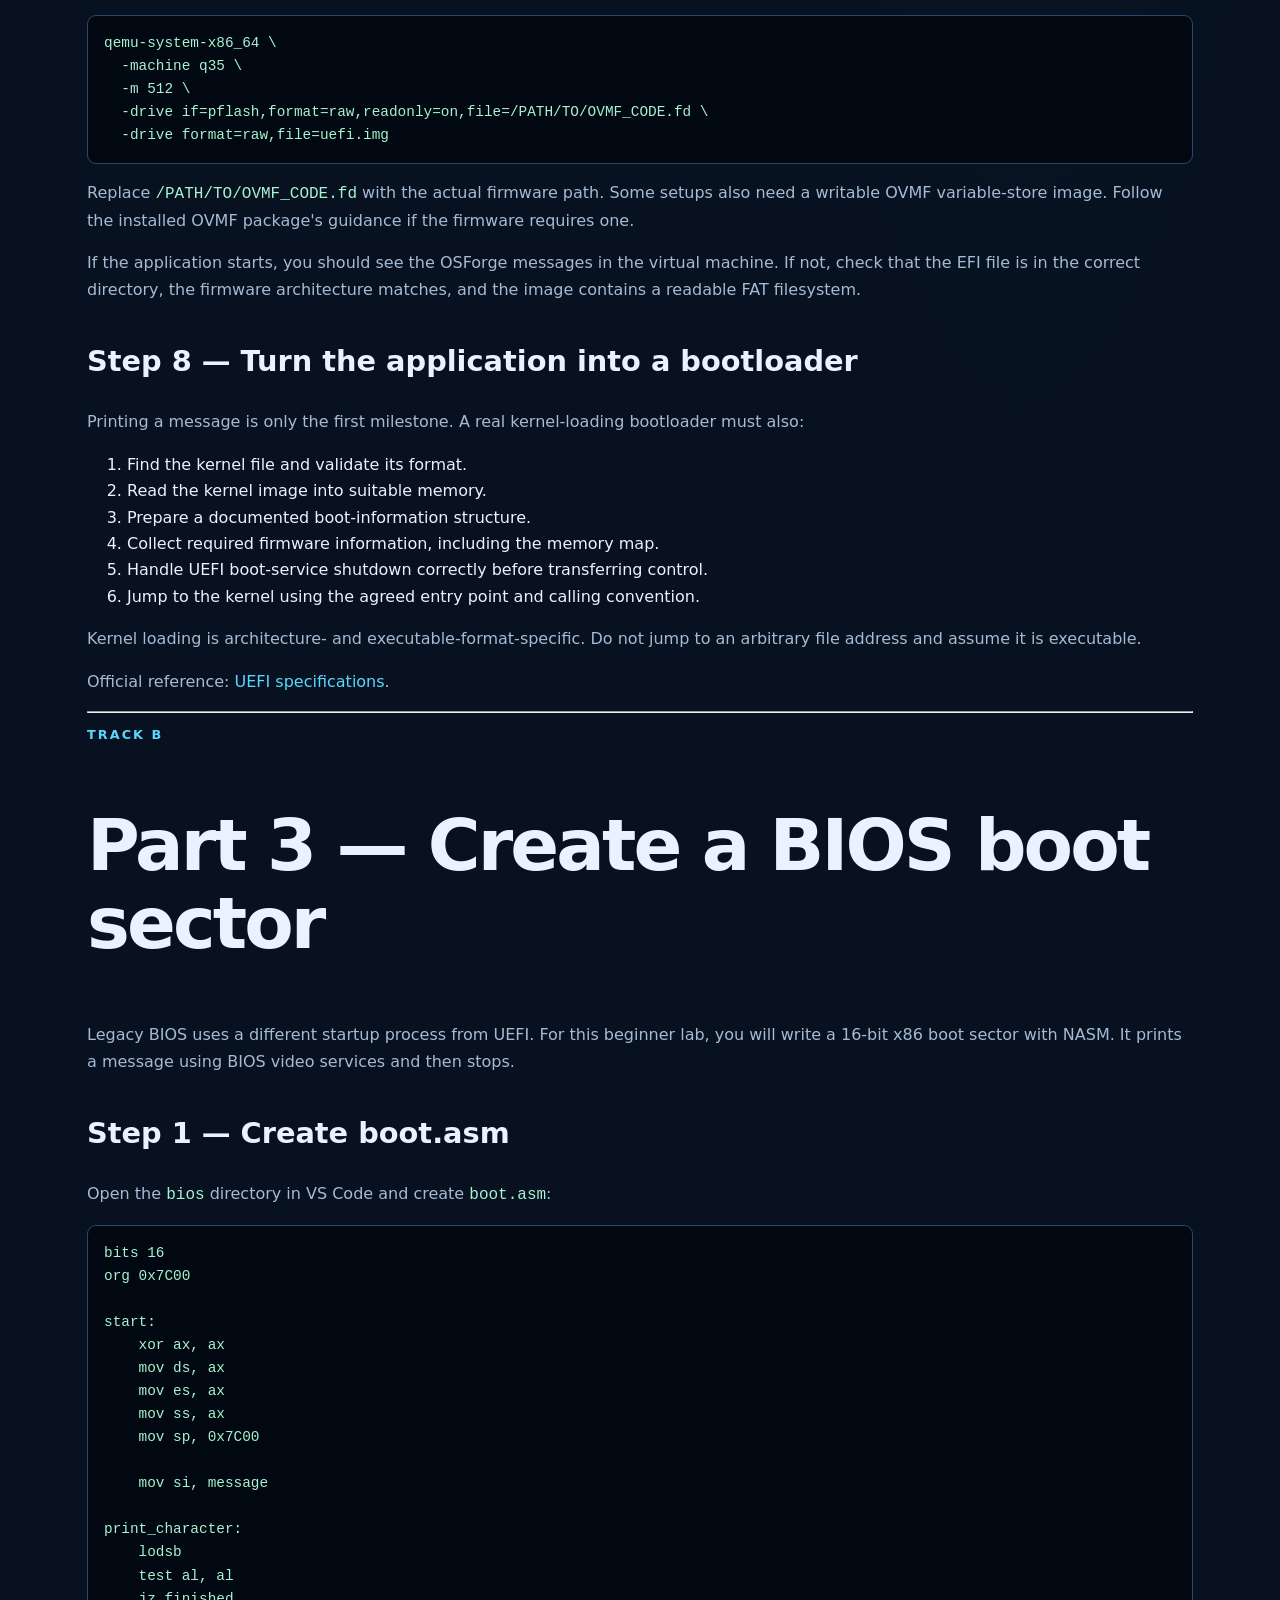
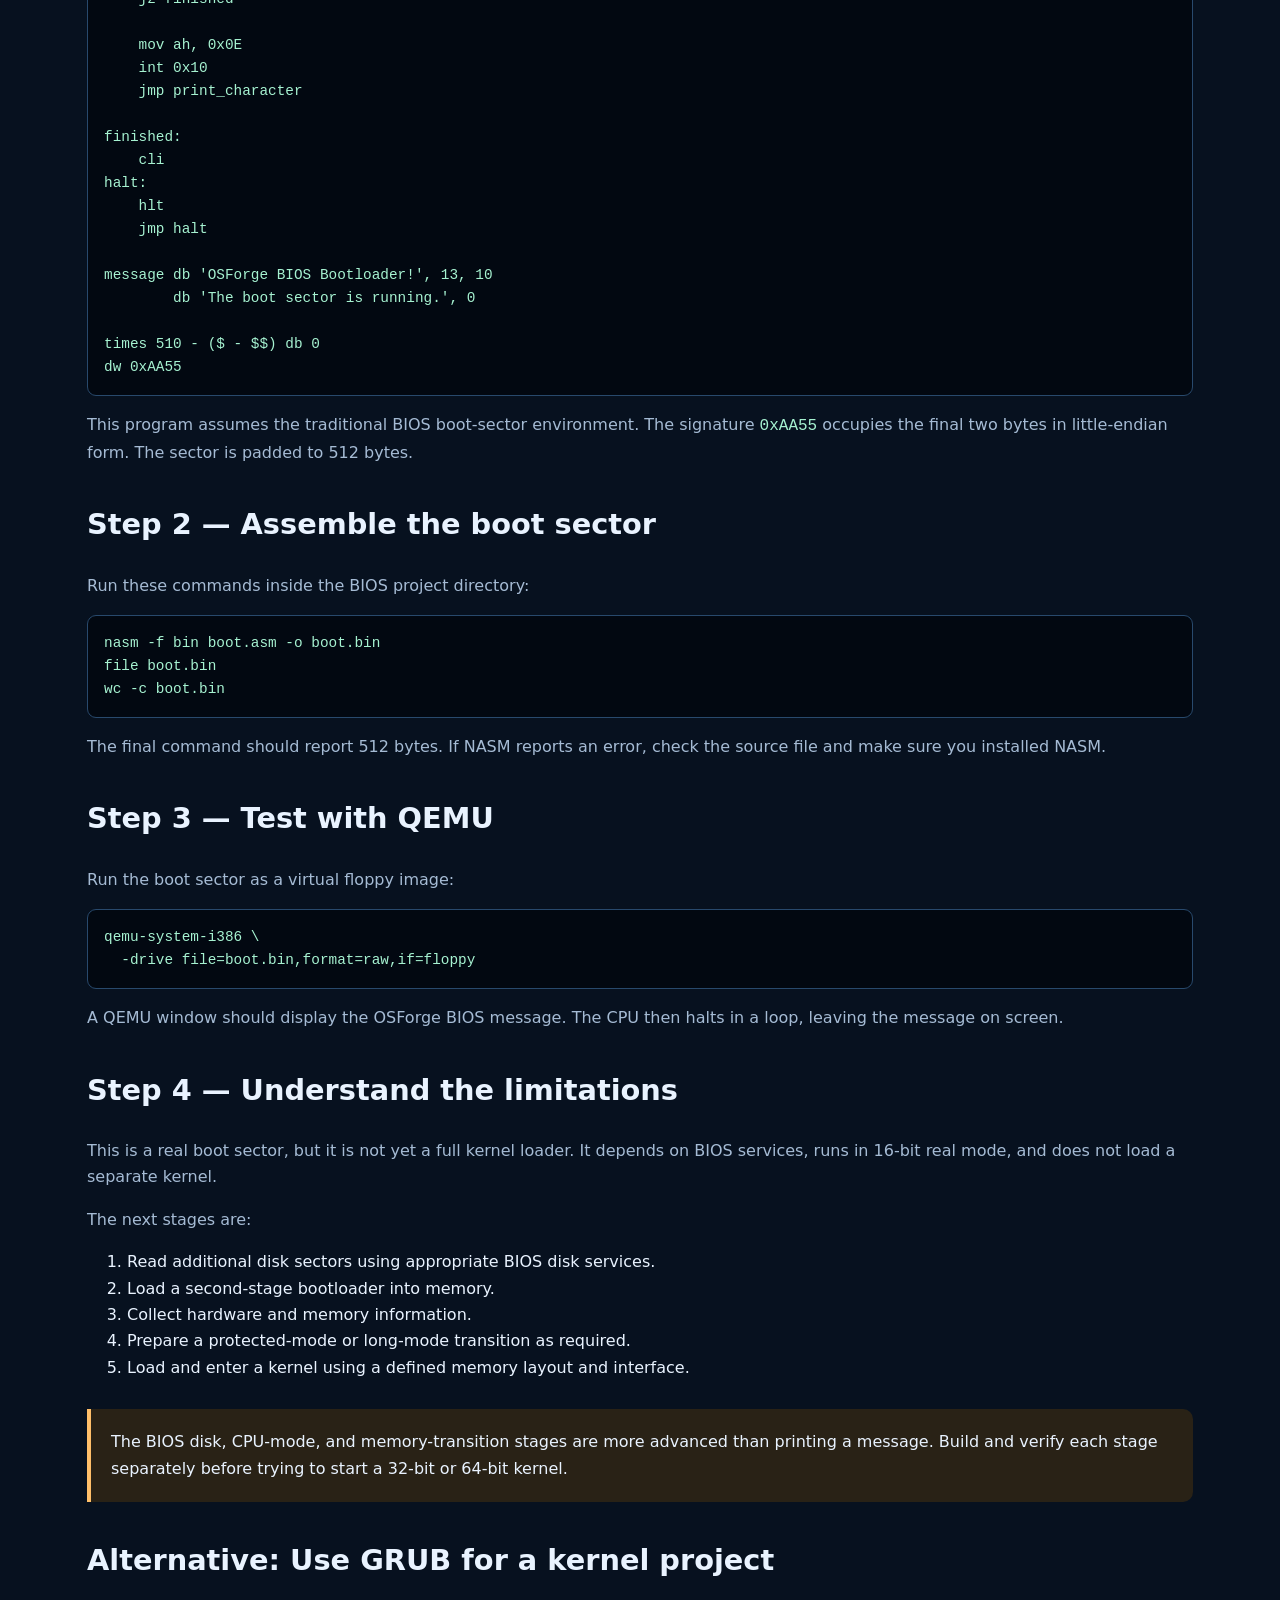
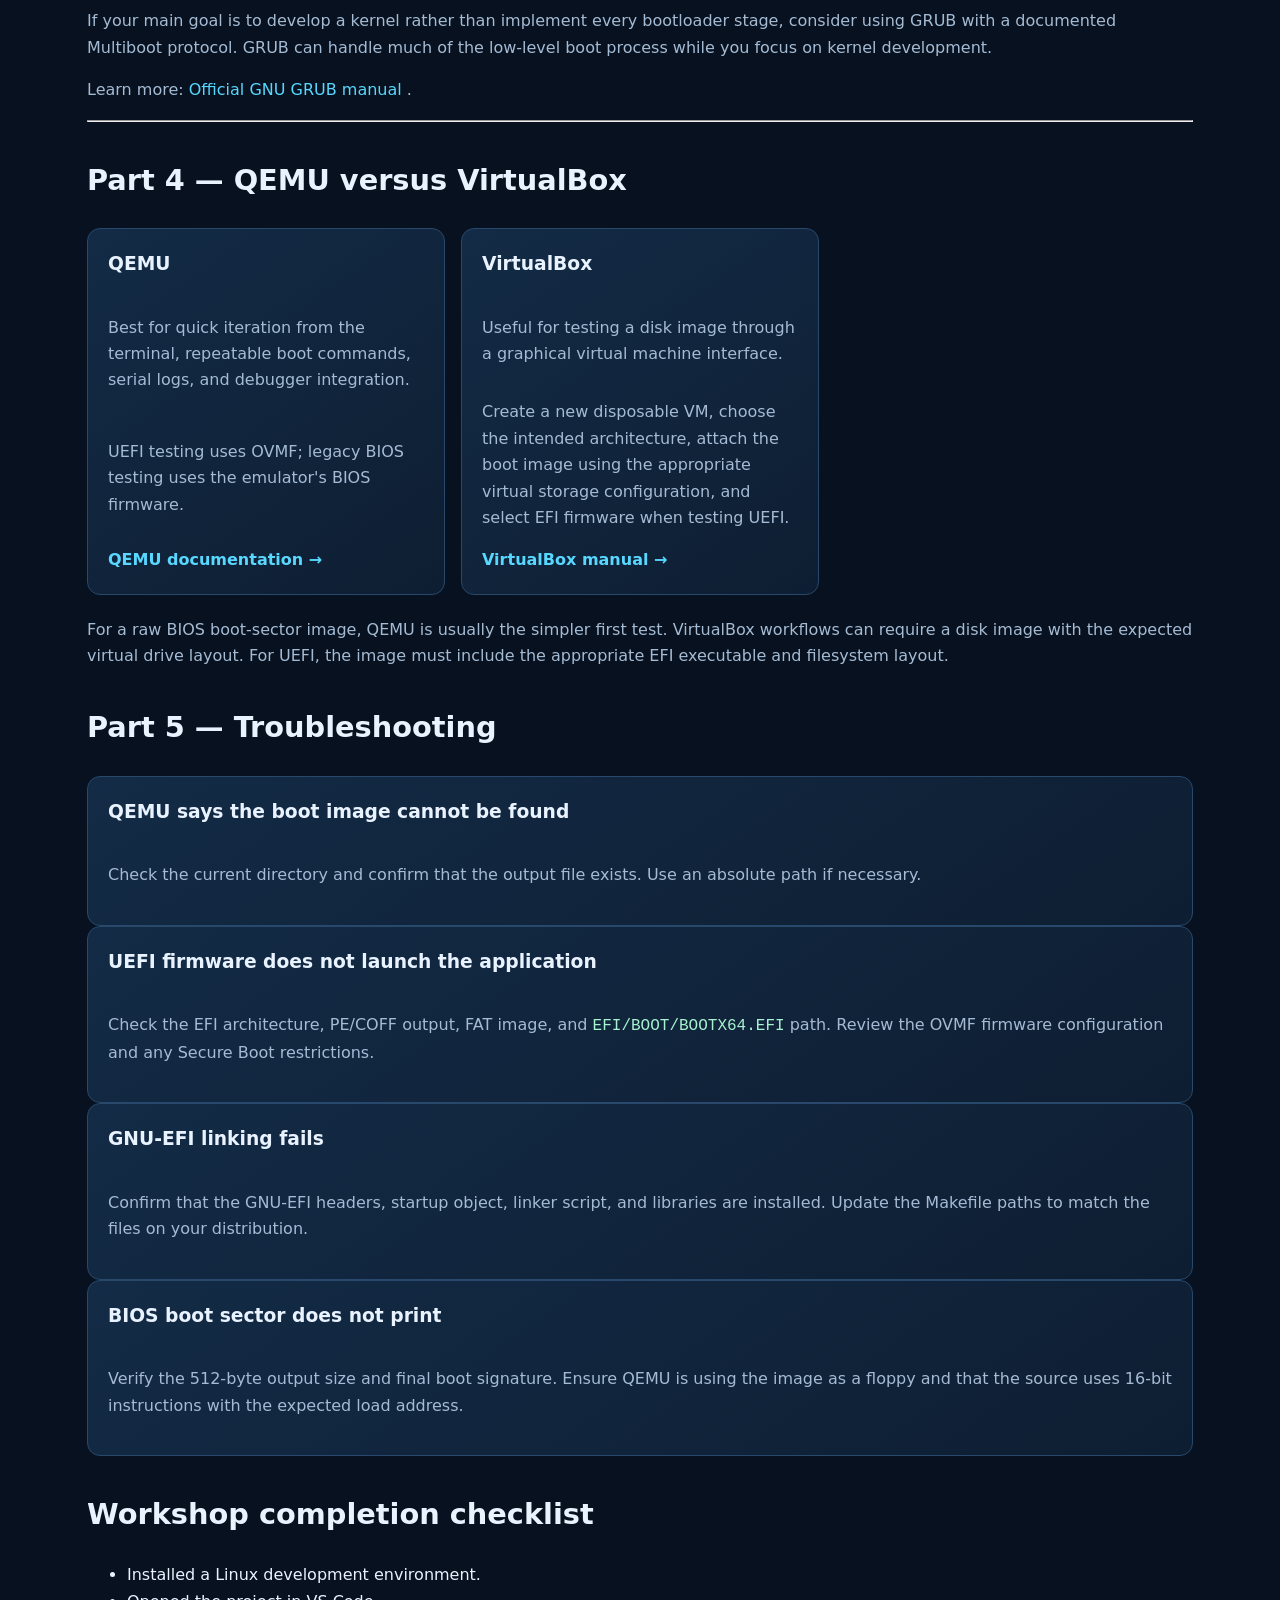
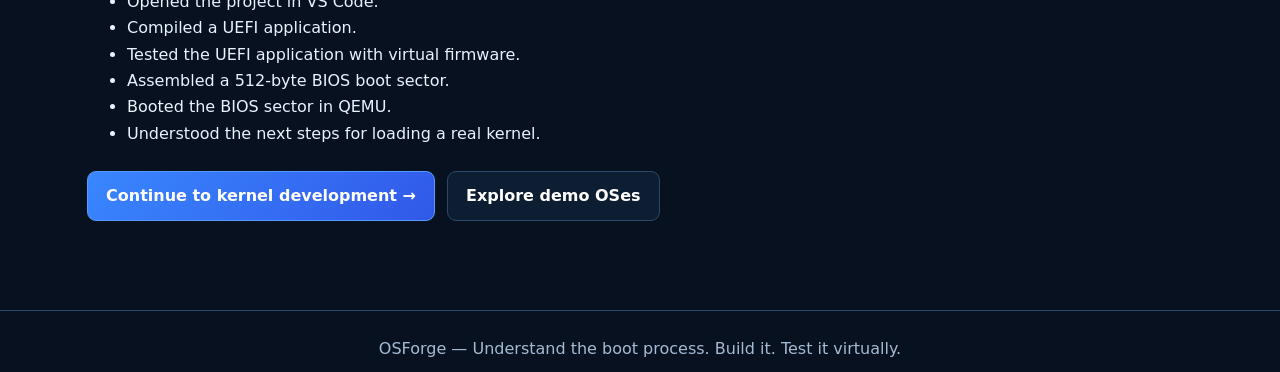
==== commit 95bee913: "Remove markdown formatting from efi-bootloader.html" ====
--- a/efi-bootloader.html
+++ b/efi-bootloader.html
@@ -1,4 +1,3 @@
-```html
 <!DOCTYPE html>
 <html lang="en">
 <head>
@@ -605,4 +604,3 @@
 
 </body>
 </html>
-```
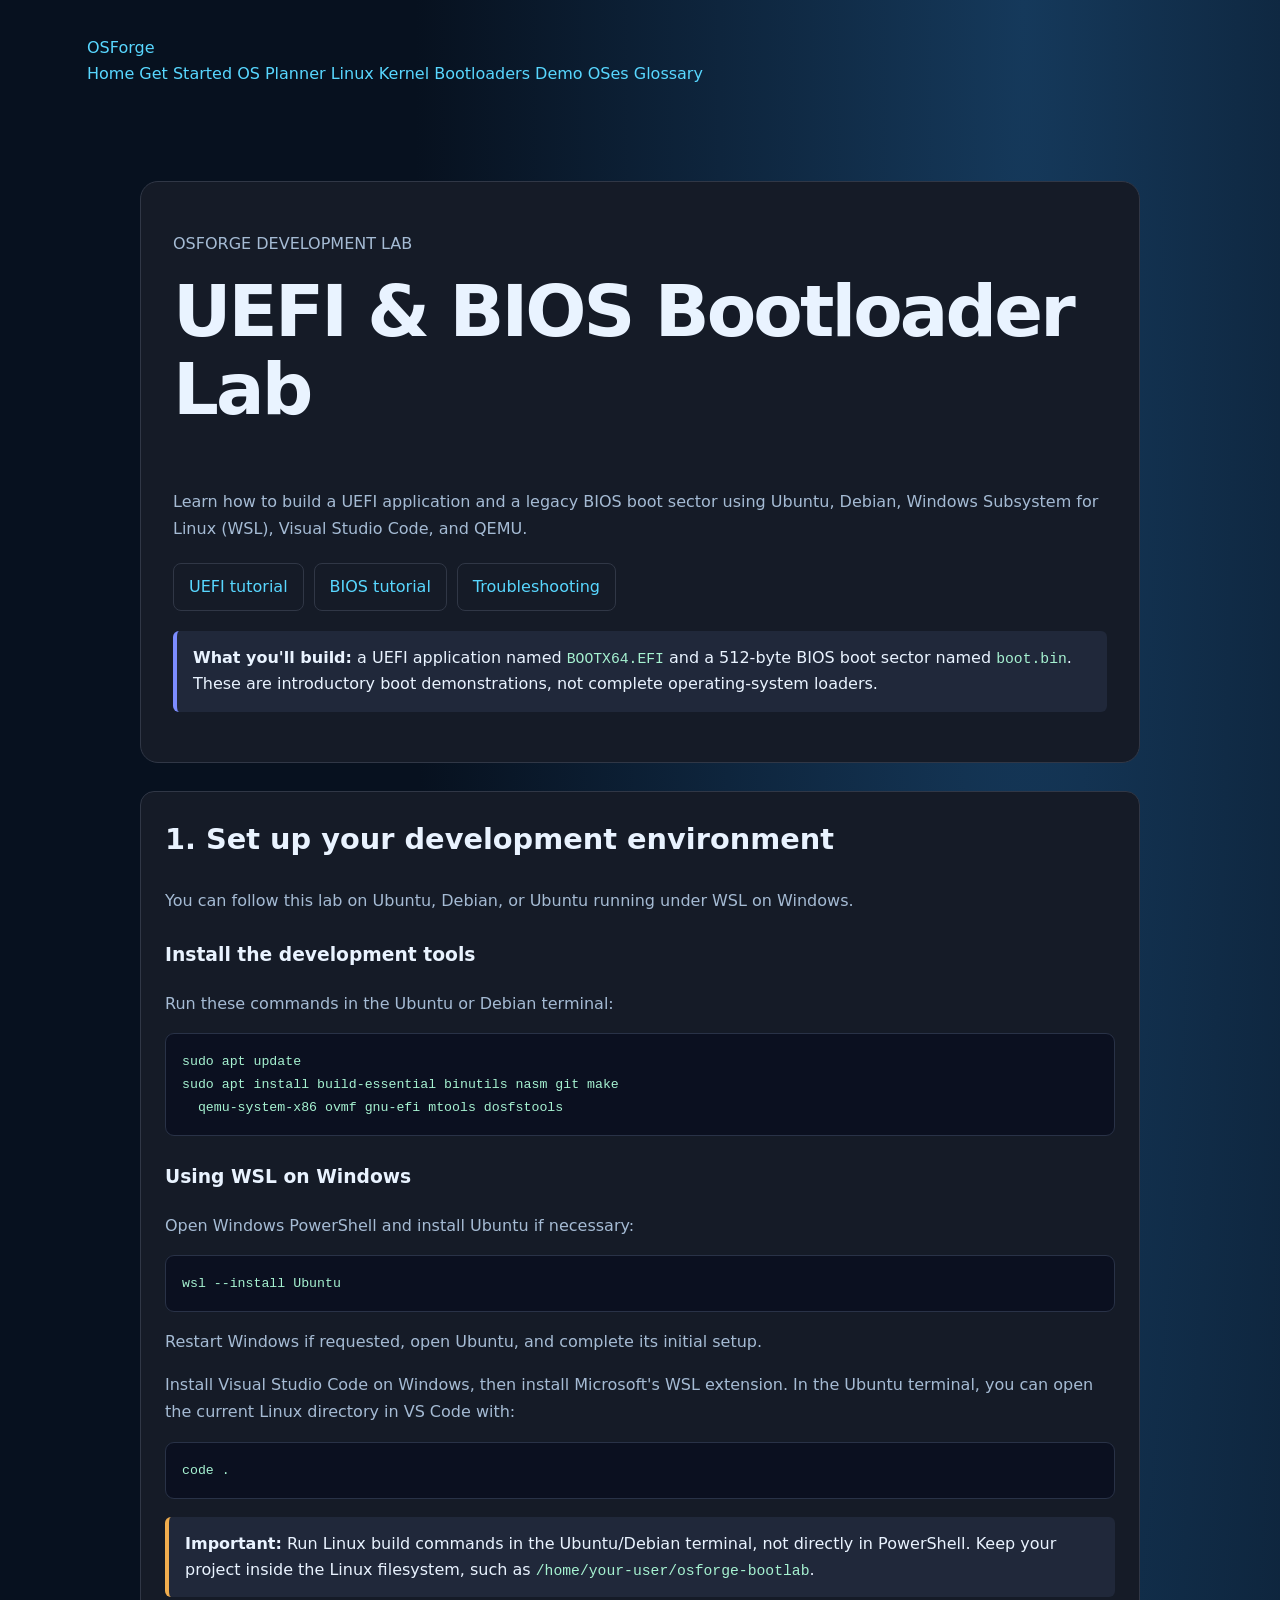
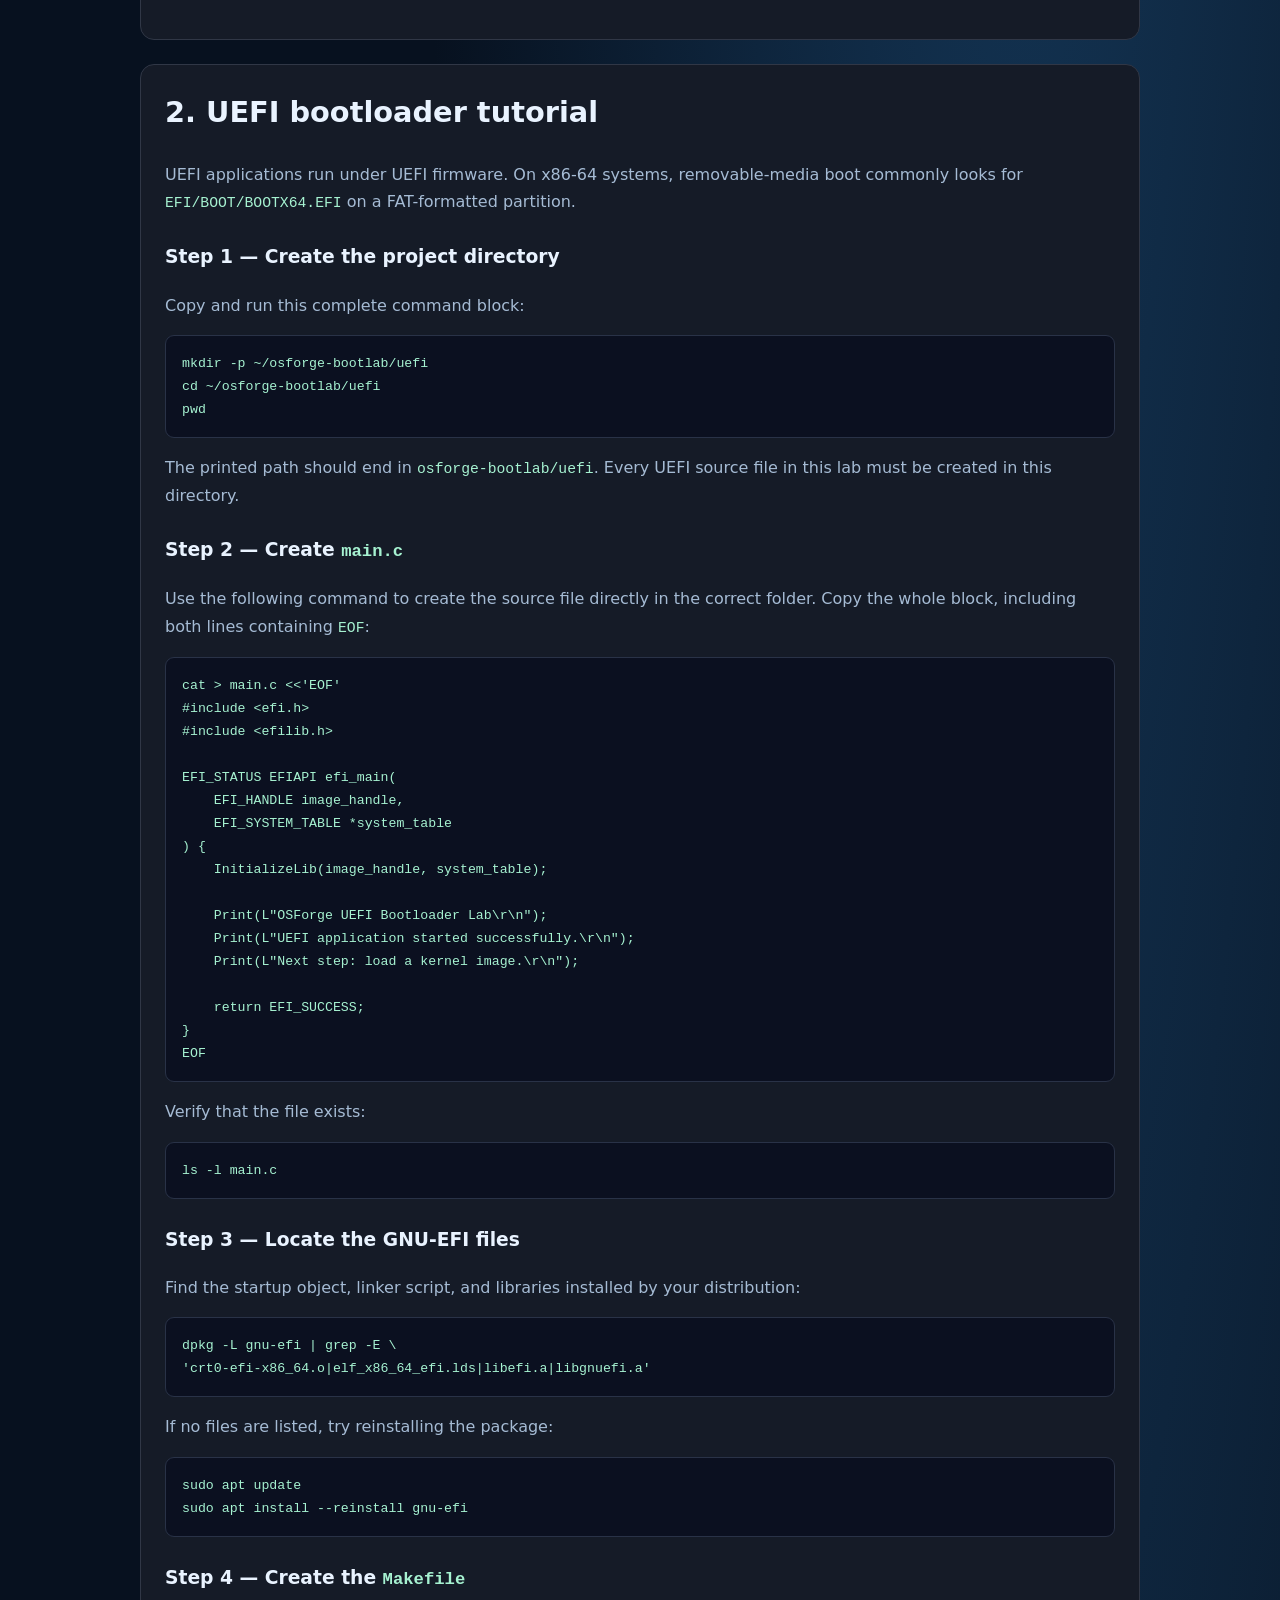
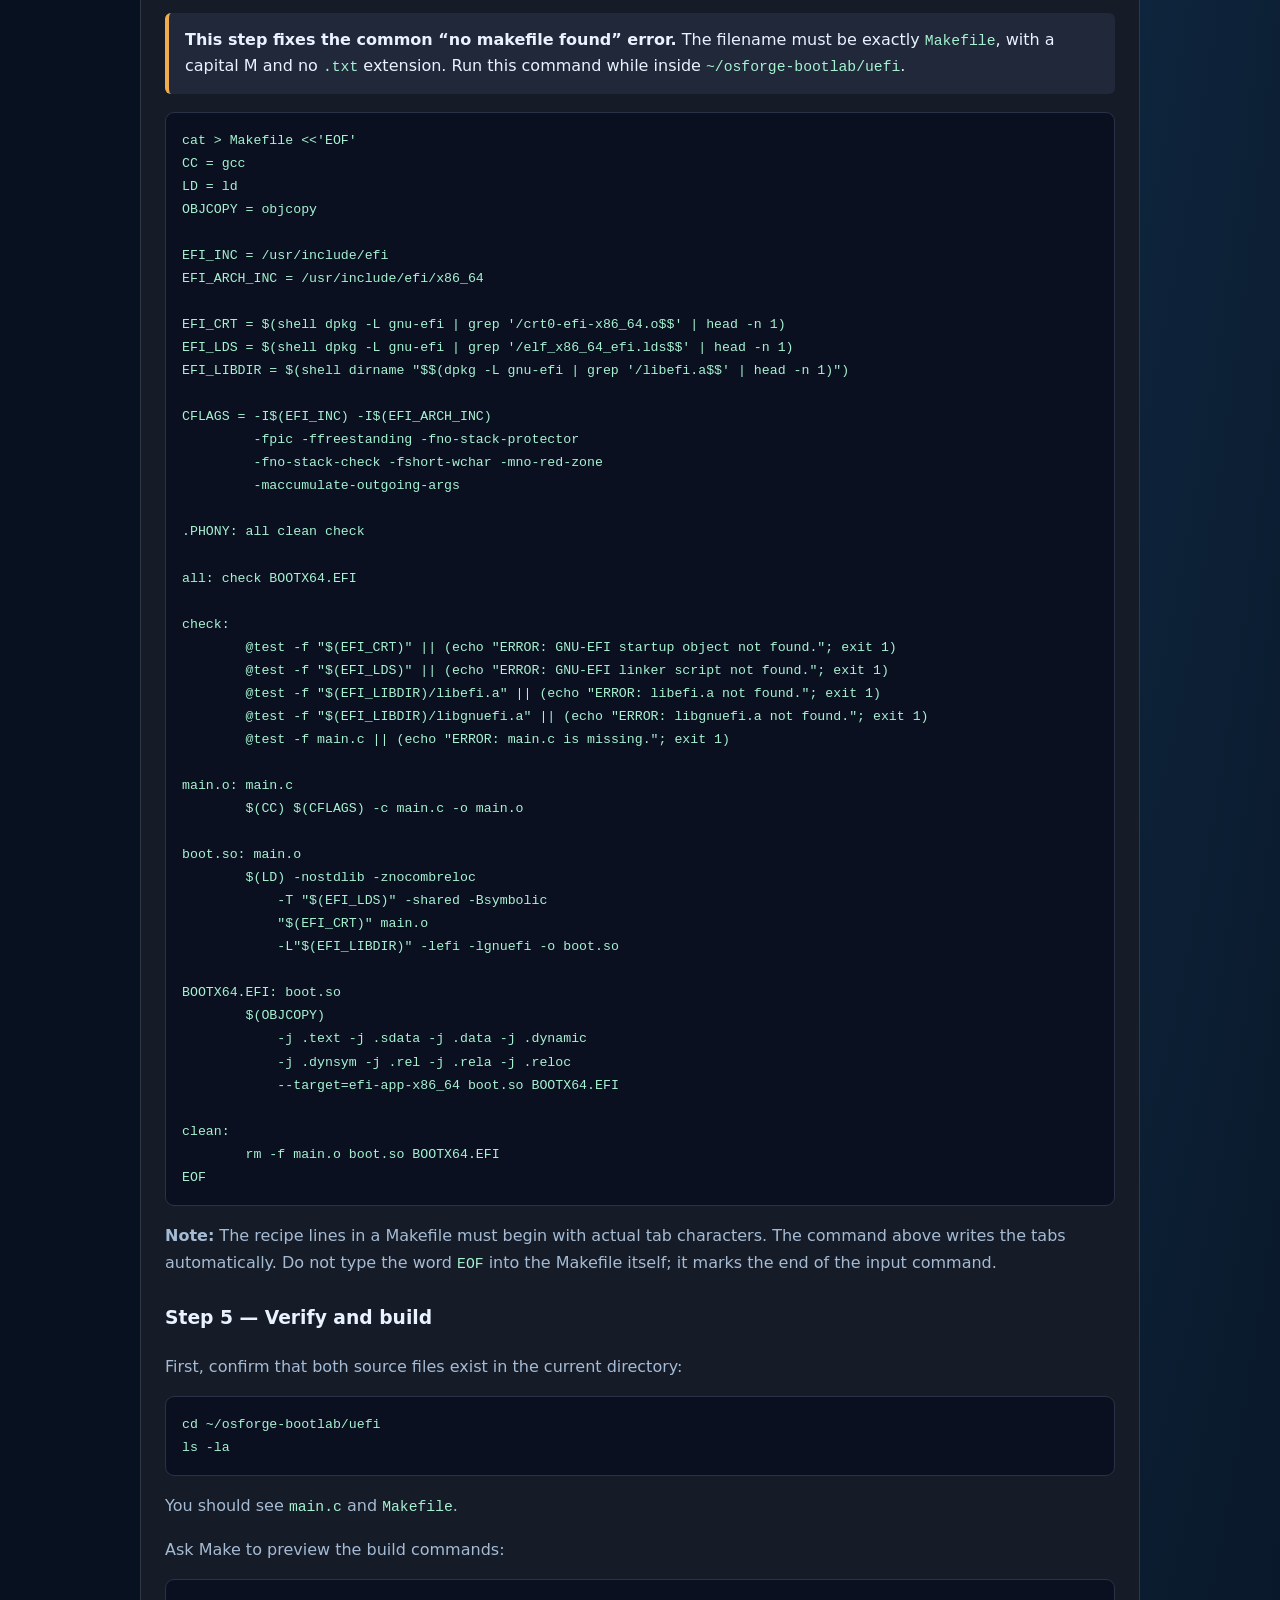
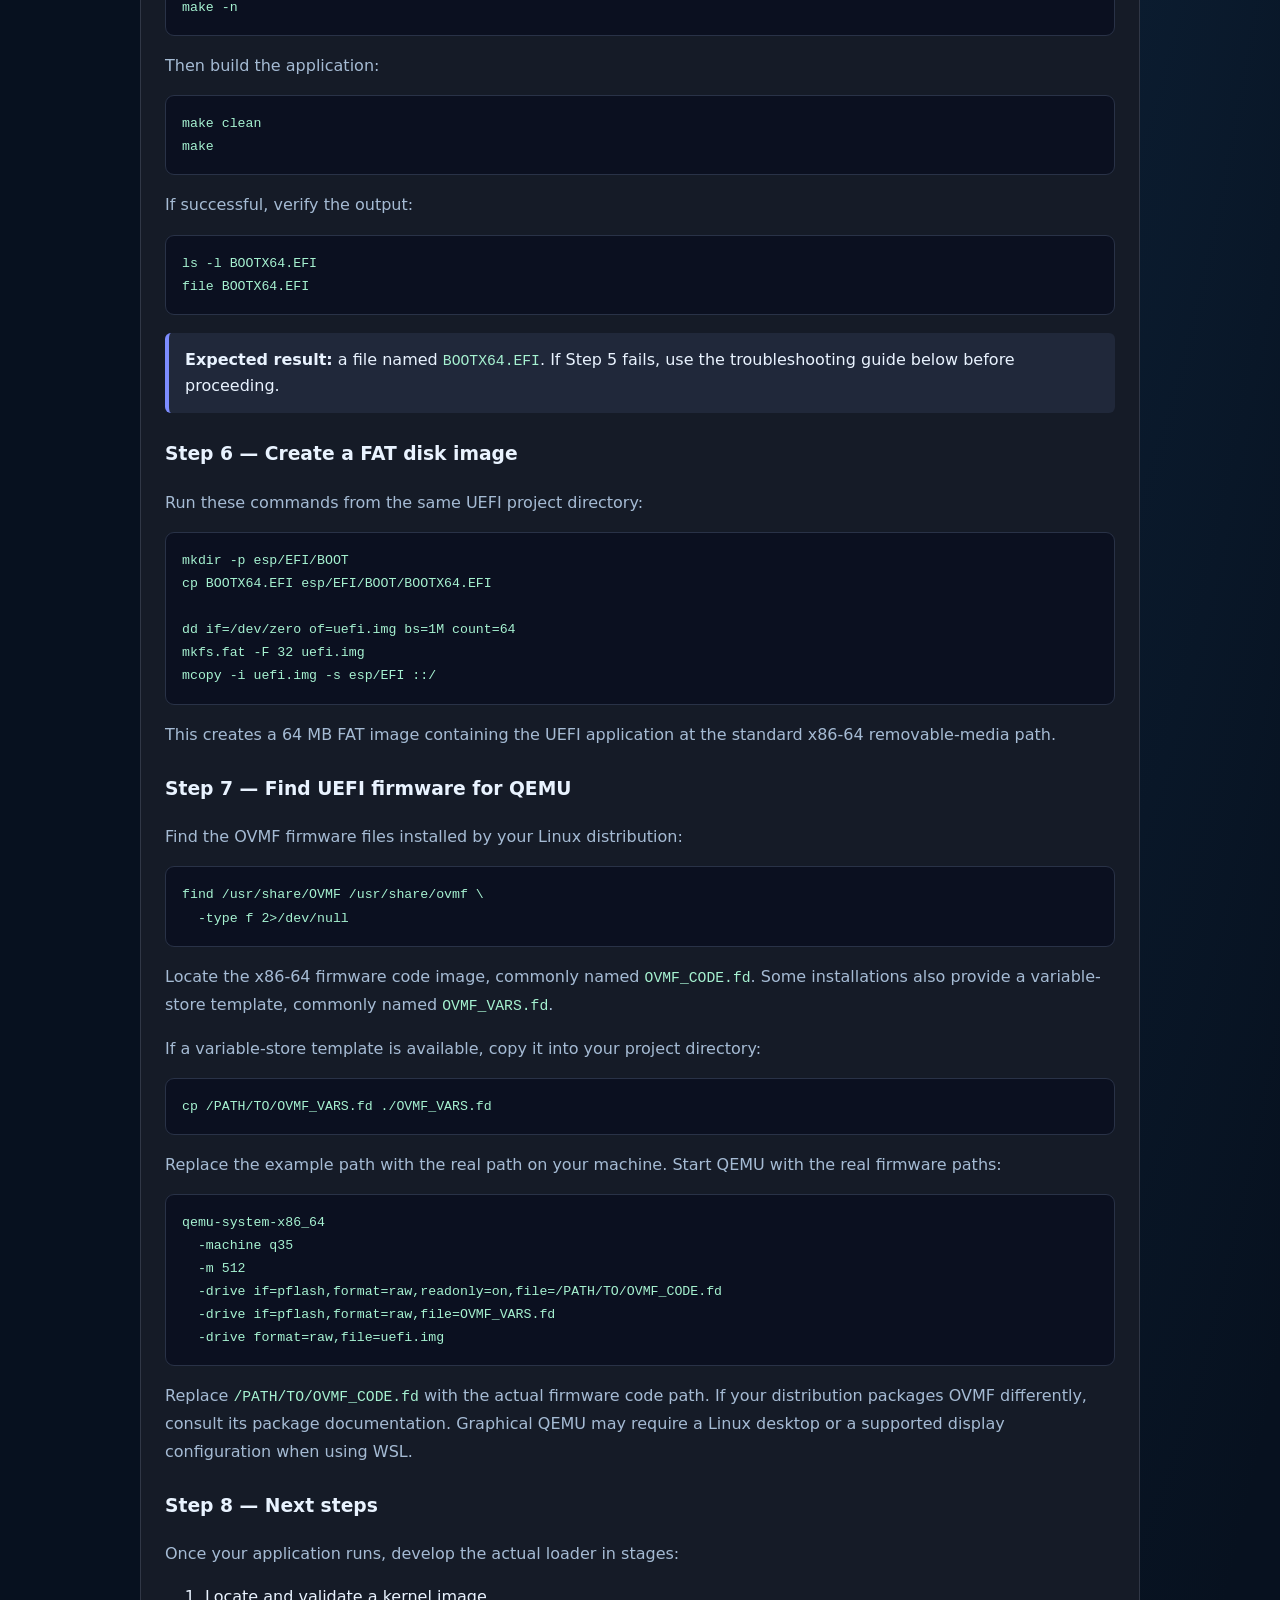
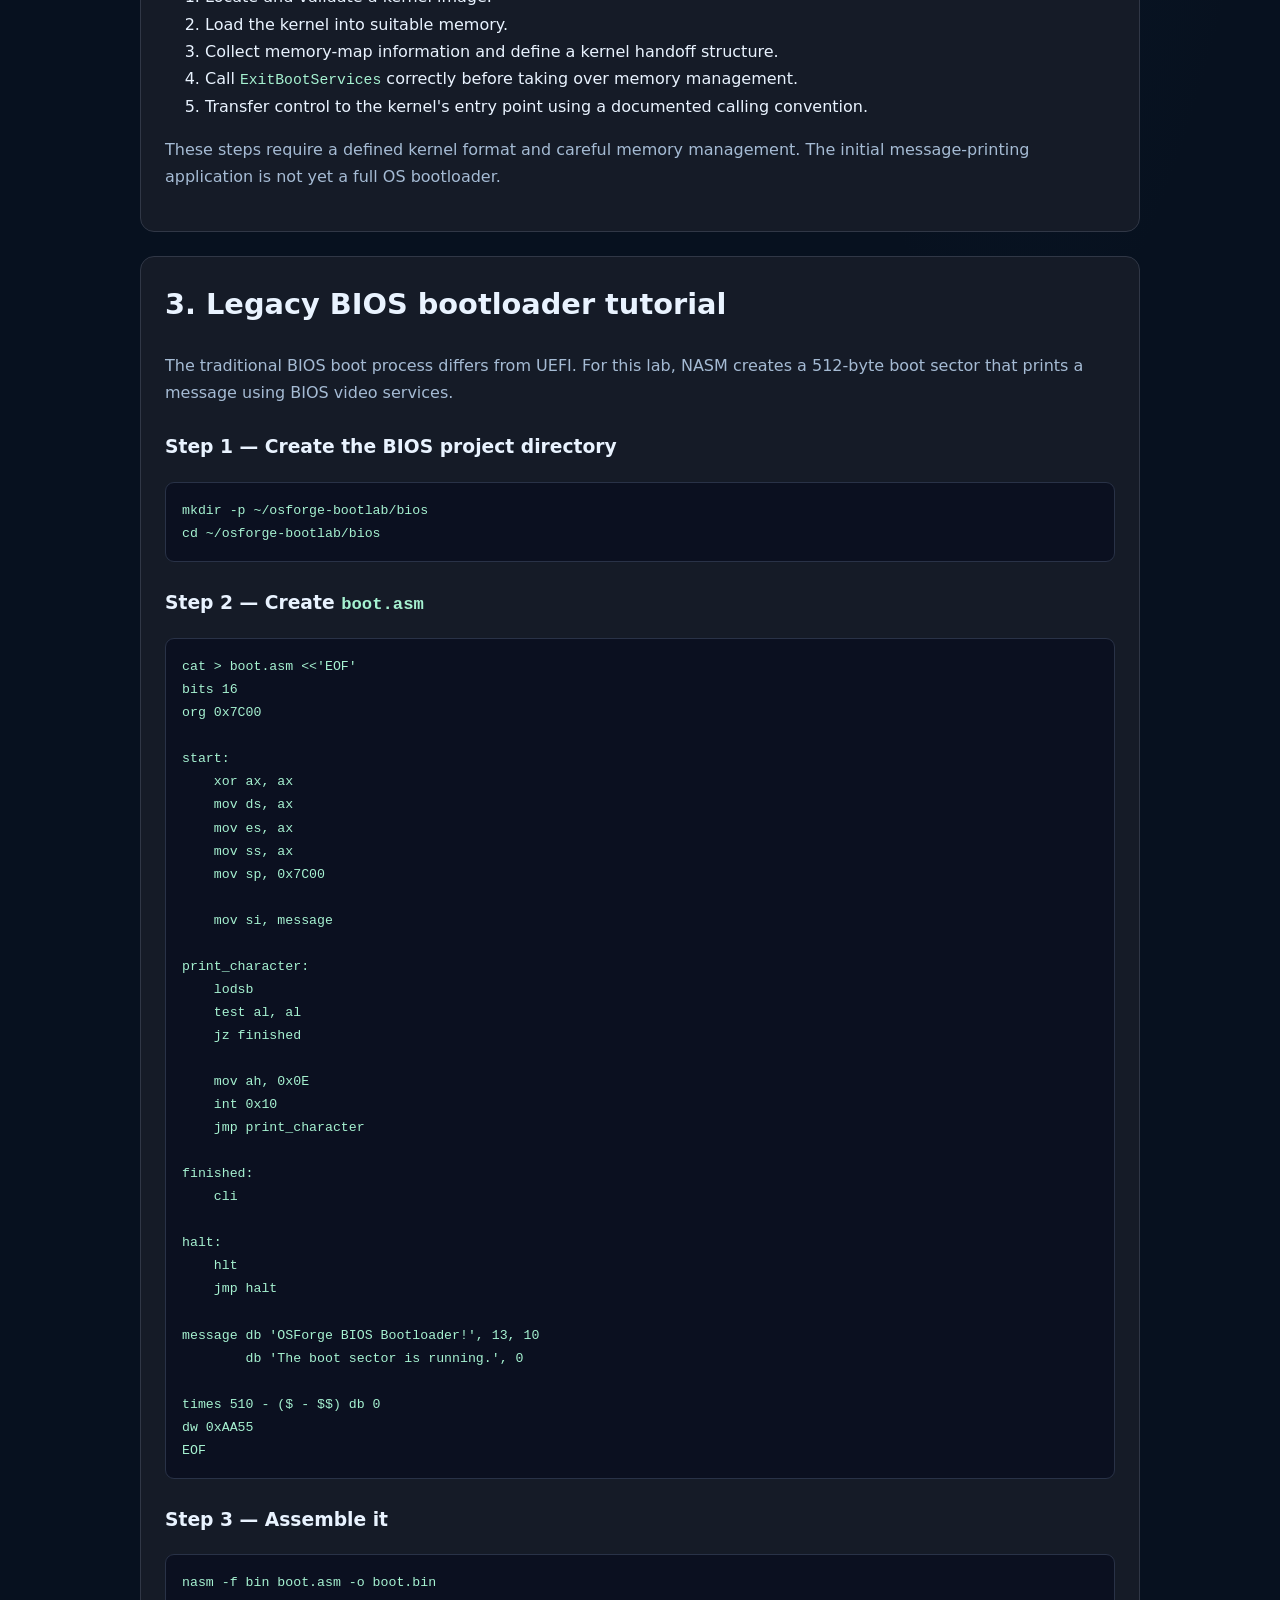
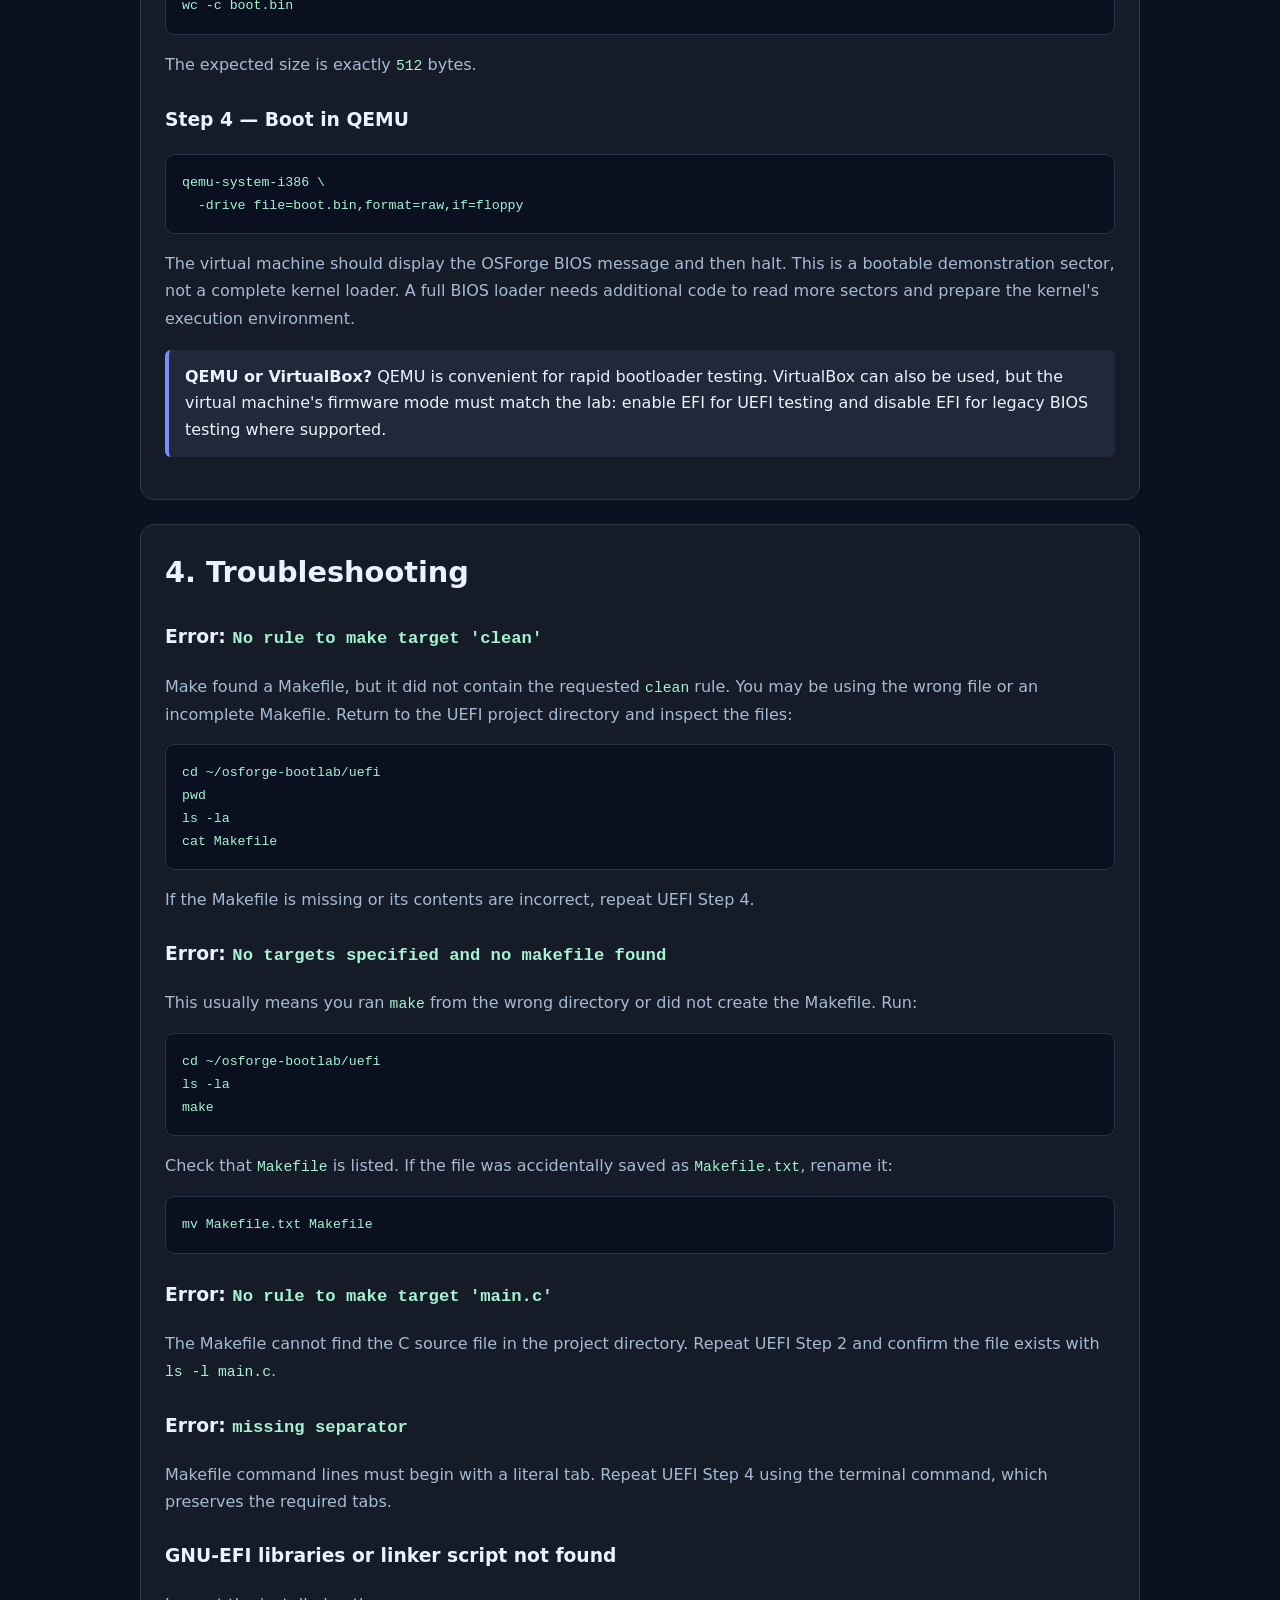
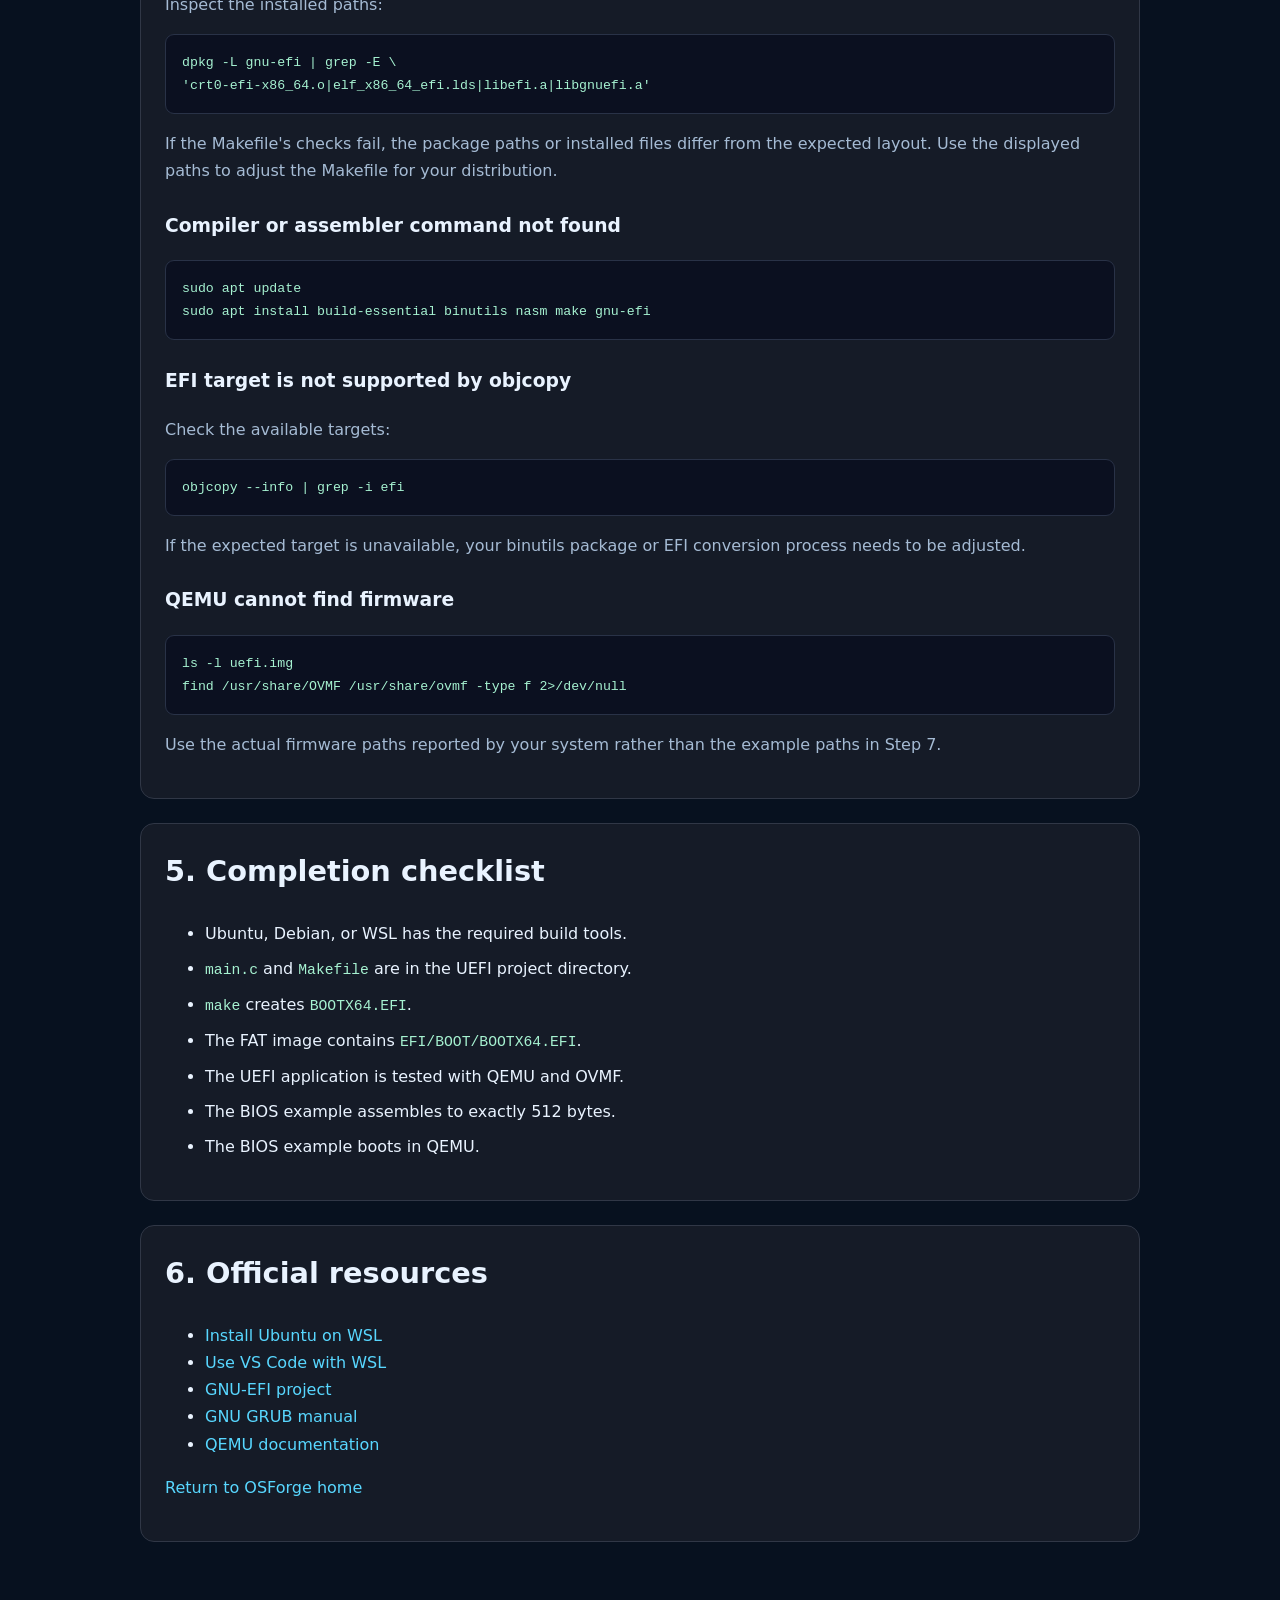
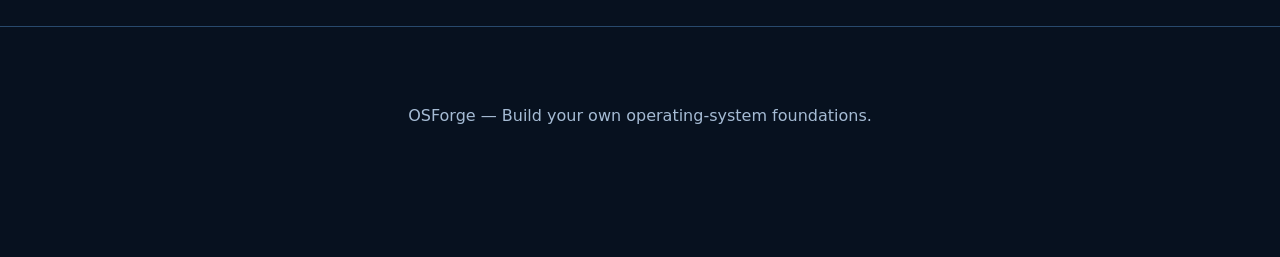
==== commit e50deaa9: "Update print statement from 'Hello' to 'Goodbye'" ====
--- a/efi-bootloader.html
+++ b/efi-bootloader.html
@@ -2,176 +2,162 @@
 <html lang="en">
 <head>
   <meta charset="UTF-8">
-  <meta name="viewport" content="width=device-width, initial-scale=1">
-  <title>Bootloader Workshop — OSForge</title>
+  <meta name="viewport" content="width=device-width, initial-scale=1.0">
+  <meta name="description" content="OSForge UEFI and BIOS bootloader development lab. Learn to build bootloaders with Ubuntu, Debian, WSL, VS Code, and QEMU.">
+  <title>UEFI &amp; BIOS Bootloader Lab | OSForge</title>
   <link rel="stylesheet" href="styles.css">
+  <style>
+    .lab-container {
+      width: min(100% - 32px, 1000px);
+      margin: 0 auto;
+      padding: 28px 0 60px;
+    }
+    .lab-hero {
+      padding: 32px;
+      border: 1px solid var(--border-color, #303746);
+      border-radius: 18px;
+      background: var(--card-bg, #151b27);
+      margin-bottom: 28px;
+    }
+    .lab-hero h1 { margin-top: 0; }
+    .lab-section {
+      margin: 24px 0;
+      padding: 24px;
+      border: 1px solid var(--border-color, #303746);
+      border-radius: 14px;
+      background: var(--card-bg, #151b27);
+      scroll-margin-top: 24px;
+    }
+    .lab-section h2 { margin-top: 0; }
+    .lab-section h3 { margin-top: 26px; }
+    .lab-container pre {
+      padding: 16px;
+      overflow-x: auto;
+      border-radius: 9px;
+      background: #0b1020;
+      color: #e4ecff;
+      border: 1px solid #293247;
+      white-space: pre;
+    }
+    .lab-container code {
+      font-family: Consolas, "Courier New", monospace;
+      font-size: 0.92em;
+    }
+    .lab-container p, .lab-container li {
+      line-height: 1.7;
+    }
+    .lab-note {
+      padding: 14px 16px;
+      border-left: 4px solid #7c8cff;
+      background: var(--note-bg, #20283a);
+      border-radius: 6px;
+      margin: 18px 0;
+    }
+    .lab-warning {
+      padding: 14px 16px;
+      border-left: 4px solid #f0ad4e;
+      background: var(--note-bg, #20283a);
+      border-radius: 6px;
+      margin: 18px 0;
+    }
+    .lab-nav {
+      display: flex;
+      flex-wrap: wrap;
+      gap: 10px;
+      margin: 20px 0;
+    }
+    .lab-nav a, .lab-button {
+      display: inline-block;
+      padding: 10px 15px;
+      border-radius: 8px;
+      text-decoration: none;
+      border: 1px solid var(--border-color, #303746);
+    }
+    .lab-container a { overflow-wrap: anywhere; }
+    .lab-container table {
+      width: 100%;
+      border-collapse: collapse;
+      margin: 16px 0;
+    }
+    .lab-container th, .lab-container td {
+      border: 1px solid var(--border-color, #303746);
+      padding: 10px;
+      text-align: left;
+    }
+    .lab-container th { font-weight: 700; }
+    .lab-checklist li { margin: 8px 0; }
+  </style>
 </head>
 <body>
-
-<header class="topbar">
-  <a class="brand" href="index.html">◈ OSForge</a>
-  <nav>
-    <a href="index.html">Home</a>
-    <a href="start.html">Tutorial</a>
-    <a href="planner.html">OS Planner</a>
-    <a href="linux-kernel.html">Linux Kernel</a>
-    <a href="efi-bootloader.html">Bootloader Lab</a>
-    <a href="demos.html">Demo OSes</a>
-  </nav>
-</header>
-
-<main class="container">
-
-  <span class="eyebrow">OSFORGE HANDS-ON LAB</span>
-  <h1>Build your own bootloader</h1>
-
-  <p>
-    Learn how to create boot software for your own operating system.
-    This workshop covers UEFI applications, legacy BIOS boot sectors,
-    Linux development environments, VS Code, and virtual machine testing.
-  </p>
-
-  <div class="callout warning">
-    <strong>Safety first:</strong> Build and test in an emulator using
-    disposable virtual disks. Do not install experimental bootloaders
-    onto your everyday computer's EFI System Partition or physical disk.
-  </div>
-
-  <h2>Choose your boot method</h2>
-
-  <div class="grid">
-
-    <article class="card">
-      <h3>UEFI / EFI</h3>
-      <p>
-        Modern firmware loads a PE/COFF EFI application. Your application
-        can locate a kernel, read configuration, and prepare the handoff
-        to your OS.
-      </p>
-      <p><strong>Tools:</strong> GNU-EFI, GCC, binutils, QEMU, OVMF.</p>
-      <a class="button" href="#uefi">Start UEFI lab →</a>
-    </article>
-
-    <article class="card">
-      <h3>Legacy BIOS</h3>
-      <p>
-        BIOS begins by loading boot code into memory. Learn how a 512-byte
-        boot sector executes and prints a message.
-      </p>
-      <p><strong>Tools:</strong> NASM, QEMU, VS Code.</p>
-      <a class="button" href="#bios">Start BIOS lab →</a>
-    </article>
-
-  </div>
-
-  <h2>Part 1 — Prepare your development environment</h2>
-
-  <h3>Option A: Ubuntu or Debian</h3>
-
-  <p>
-    Open a terminal on Ubuntu or Debian. Update the package index and
-    install the development tools:
-  </p>
-
-  <pre>sudo apt update
-sudo apt install build-essential binutils nasm git make \
-  qemu-system-x86 ovmf gnu-efi mtools dosfstools xorriso</pre>
-
-  <p>
-    The packages provide a compiler, linker, assembler, UEFI development
-    files, and tools for building and testing boot images. Package
-    availability and library locations vary by distribution version.
-  </p>
-
-  <h3>Option B: Windows with WSL</h3>
-
-  <p>Open Windows PowerShell and install Ubuntu:</p>
-
-  <pre>wsl --install Ubuntu</pre>
-
-  <p>
-    Restart Windows if requested. Open Ubuntu and create your Linux
-    username and password. Then run the Ubuntu installation commands
-    shown above inside the Ubuntu terminal.
-  </p>
-
-  <p>
-    Debian can also be installed through WSL. Use the same Debian package
-    commands from its terminal.
-  </p>
-
-  <h3>Install VS Code</h3>
-
-  <ol>
-    <li>Install Visual Studio Code on Windows or Linux.</li>
-    <li>If using WSL, install the Microsoft Remote - WSL extension.</li>
-    <li>Open your Ubuntu or Debian terminal.</li>
-    <li>Create a project folder and open it using <code>code .</code>.</li>
-    <li>Create and edit your source files in VS Code.</li>
-    <li>Run compilation and emulator commands in the integrated terminal.</li>
-  </ol>
-
-  <p>
-    Official setup guide:
-    <a href="https://learn.microsoft.com/windows/wsl/tutorials/wsl-vscode">
-      VS Code with WSL
-    </a>.
-  </p>
-
-  <h3>Create the project folder</h3>
-
-  <p>Run these commands inside Ubuntu or Debian:</p>
-
-  <pre>mkdir -p ~/osforge-bootlab/uefi
-mkdir -p ~/osforge-bootlab/bios
-cd ~/osforge-bootlab
-code .</pre>
-
-  <p>Your project will eventually look like this:</p>
-
-  <pre>osforge-bootlab/
-├── uefi/
-│   ├── main.c
-│   └── Makefile
-└── bios/
-    └── boot.asm</pre>
-
-  <div class="callout">
-    <strong>WSL note:</strong> Keep source files inside the Linux home
-    directory, such as <code>~/osforge-bootlab</code>, for a convenient
-    Linux build workflow. QEMU can run Linux-side builds, but graphical
-    emulator support depends on your WSL setup. If necessary, run QEMU
-    natively on Windows or use a Linux virtual machine.
-  </div>
-
-  <hr>
-
-  <section id="uefi">
-    <span class="eyebrow">TRACK A</span>
-    <h1>Part 2 — Create a UEFI application</h1>
-
-    <p>
-      In this lab, you will create a real EFI application that displays
-      a message. It is the first step toward a custom bootloader that
-      loads a kernel.
-    </p>
-
-    <h2>Step 1 — Understand the files</h2>
-
-    <ul>
-      <li><code>main.c</code>: your EFI application's entry point.</li>
-      <li><code>Makefile</code>: commands for compiling and linking it.</li>
-      <li><code>BOOTX64.EFI</code>: the final x86-64 EFI application.</li>
-      <li><code>boot.so</code>: an intermediate linked image used by the build.</li>
-    </ul>
-
-    <h2>Step 2 — Write main.c</h2>
-
-    <p>
-      In the <code>uefi</code> directory, create <code>main.c</code>:
-    </p>
-
-    <pre>#include &lt;efi.h&gt;
+  <header class="site-header">
+    <div class="container">
+      <a class="logo" href="index.html">OSForge</a>
+      <nav aria-label="Main navigation">
+        <a href="index.html">Home</a>
+        <a href="start.html">Get Started</a>
+        <a href="planner.html">OS Planner</a>
+        <a href="linux-kernel.html">Linux Kernel</a>
+        <a href="efi-bootloader.html" aria-current="page">Bootloaders</a>
+        <a href="demos.html">Demo OSes</a>
+        <a href="glossary.html">Glossary</a>
+      </nav>
+    </div>
+  </header>
+
+  <main class="lab-container">
+    <section class="lab-hero">
+      <p>OSFORGE DEVELOPMENT LAB</p>
+      <h1>UEFI &amp; BIOS Bootloader Lab</h1>
+      <p>Learn how to build a UEFI application and a legacy BIOS boot sector using Ubuntu, Debian, Windows Subsystem for Linux (WSL), Visual Studio Code, and QEMU.</p>
+      <div class="lab-nav">
+        <a href="#uefi">UEFI tutorial</a>
+        <a href="#bios">BIOS tutorial</a>
+        <a href="#troubleshooting">Troubleshooting</a>
+      </div>
+      <div class="lab-note">
+        <strong>What you'll build:</strong> a UEFI application named
+        <code>BOOTX64.EFI</code> and a 512-byte BIOS boot sector named
+        <code>boot.bin</code>. These are introductory boot demonstrations, not complete operating-system loaders.
+      </div>
+    </section>
+
+    <section class="lab-section" id="setup">
+      <h2>1. Set up your development environment</h2>
+      <p>You can follow this lab on Ubuntu, Debian, or Ubuntu running under WSL on Windows.</p>
+
+      <h3>Install the development tools</h3>
+      <p>Run these commands in the Ubuntu or Debian terminal:</p>
+      <pre><code>sudo apt update
+sudo apt install build-essential binutils nasm git make 
+  qemu-system-x86 ovmf gnu-efi mtools dosfstools</code></pre>
+
+      <h3>Using WSL on Windows</h3>
+      <p>Open Windows PowerShell and install Ubuntu if necessary:</p>
+      <pre><code>wsl --install Ubuntu</code></pre>
+      <p>Restart Windows if requested, open Ubuntu, and complete its initial setup.</p>
+      <p>Install Visual Studio Code on Windows, then install Microsoft's WSL extension. In the Ubuntu terminal, you can open the current Linux directory in VS Code with:</p>
+      <pre><code>code .</code></pre>
+
+      <div class="lab-warning">
+        <strong>Important:</strong> Run Linux build commands in the Ubuntu/Debian terminal, not directly in PowerShell. Keep your project inside the Linux filesystem, such as <code>/home/your-user/osforge-bootlab</code>.
+      </div>
+    </section>
+
+    <section class="lab-section" id="uefi">
+      <h2>2. UEFI bootloader tutorial</h2>
+      <p>UEFI applications run under UEFI firmware. On x86-64 systems, removable-media boot commonly looks for <code>EFI/BOOT/BOOTX64.EFI</code> on a FAT-formatted partition.</p>
+
+      <h3>Step 1 — Create the project directory</h3>
+      <p>Copy and run this complete command block:</p>
+      <pre><code>mkdir -p ~/osforge-bootlab/uefi
+cd ~/osforge-bootlab/uefi
+pwd</code></pre>
+      <p>The printed path should end in <code>osforge-bootlab/uefi</code>. Every UEFI source file in this lab must be created in this directory.</p>
+
+      <h3>Step 2 — Create <code>main.c</code></h3>
+      <p>Use the following command to create the source file directly in the correct folder. Copy the whole block, including both lines containing <code>EOF</code>:</p>
+      <pre><code>cat &gt; main.c &lt;&lt;'EOF'
+#include &lt;efi.h&gt;
 #include &lt;efilib.h&gt;
 
 EFI_STATUS EFIAPI efi_main(
@@ -185,213 +171,139 @@
     Print(L"Next step: load a kernel image.\r\n");
 
     return EFI_SUCCESS;
-}</pre>
-
-    <p>
-      This example uses the GNU-EFI headers and library. It is not a
-      normal Linux executable: the UEFI firmware provides the environment
-      in which the application starts.
-    </p>
-
-    <h2>Step 3 — Locate GNU-EFI build files</h2>
-
-    <p>
-      The exact paths depend on your Ubuntu or Debian release and
-      architecture. Find the installed files:
-    </p>
-
-    <pre>dpkg -L gnu-efi | grep -E \
-'crt0-efi-x86_64.o|elf_x86_64_efi.lds|libefi.a|libgnuefi.a'</pre>
-
-    <p>
-      You need the x86-64 startup object, linker script, and both GNU-EFI
-      libraries. If any are missing, check the package installation and
-      ensure you are using an x86-64 development environment.
-    </p>
-
-    <h2>Step 4 — Create the Makefile</h2>
-
-    <p>
-      Create <code>uefi/Makefile</code>. Use the following as a starting
-      point, replacing the example paths with the locations found in
-      Step 3.
-    </p>
-
-    <pre>ARCH = x86_64
-
-EFI_INC = /usr/include/efi
-EFI_ARCH_INC = /usr/include/efi/x86_64
-
-EFI_LIBDIR = /usr/lib
-EFI_LDS = $(EFI_LIBDIR)/elf_x86_64_efi.lds
-EFI_CRT = $(EFI_LIBDIR)/crt0-efi-x86_64.o
-
+}
+EOF</code></pre>
+      <p>Verify that the file exists:</p>
+      <pre><code>ls -l main.c</code></pre>
+
+      <h3>Step 3 — Locate the GNU-EFI files</h3>
+      <p>Find the startup object, linker script, and libraries installed by your distribution:</p>
+      <pre><code>dpkg -L gnu-efi | grep -E \
+'crt0-efi-x86_64.o|elf_x86_64_efi.lds|libefi.a|libgnuefi.a'</code></pre>
+      <p>If no files are listed, try reinstalling the package:</p>
+      <pre><code>sudo apt update
+sudo apt install --reinstall gnu-efi</code></pre>
+
+      <h3>Step 4 — Create the <code>Makefile</code></h3>
+      <div class="lab-warning">
+        <strong>This step fixes the common “no makefile found” error.</strong> The filename must be exactly <code>Makefile</code>, with a capital M and no <code>.txt</code> extension. Run this command while inside <code>~/osforge-bootlab/uefi</code>.
+      </div>
+      <pre><code>cat &gt; Makefile &lt;&lt;'EOF'
 CC = gcc
 LD = ld
 OBJCOPY = objcopy
 
-CFLAGS = -I$(EFI_INC) -I$(EFI_ARCH_INC) \
-  -fpic -ffreestanding -fno-stack-protector \
-  -fno-stack-check -fshort-wchar -mno-red-zone \
-  -maccumulate-outgoing-args
-
-all: BOOTX64.EFI
+EFI_INC = /usr/include/efi
+EFI_ARCH_INC = /usr/include/efi/x86_64
+
+EFI_CRT = $(shell dpkg -L gnu-efi | grep '/crt0-efi-x86_64.o$$' | head -n 1)
+EFI_LDS = $(shell dpkg -L gnu-efi | grep '/elf_x86_64_efi.lds$$' | head -n 1)
+EFI_LIBDIR = $(shell dirname "$$(dpkg -L gnu-efi | grep '/libefi.a$$' | head -n 1)")
+
+CFLAGS = -I$(EFI_INC) -I$(EFI_ARCH_INC) 
+         -fpic -ffreestanding -fno-stack-protector 
+         -fno-stack-check -fshort-wchar -mno-red-zone 
+         -maccumulate-outgoing-args
+
+.PHONY: all clean check
+
+all: check BOOTX64.EFI
+
+check:
+	@test -f "$(EFI_CRT)" || (echo "ERROR: GNU-EFI startup object not found."; exit 1)
+	@test -f "$(EFI_LDS)" || (echo "ERROR: GNU-EFI linker script not found."; exit 1)
+	@test -f "$(EFI_LIBDIR)/libefi.a" || (echo "ERROR: libefi.a not found."; exit 1)
+	@test -f "$(EFI_LIBDIR)/libgnuefi.a" || (echo "ERROR: libgnuefi.a not found."; exit 1)
+	@test -f main.c || (echo "ERROR: main.c is missing."; exit 1)
 
 main.o: main.c
 	$(CC) $(CFLAGS) -c main.c -o main.o
 
 boot.so: main.o
-	$(LD) -nostdlib -znocombreloc \
-	  -T $(EFI_LDS) -shared -Bsymbolic \
-	  $(EFI_CRT) main.o -L$(EFI_LIBDIR) \
-	  -lefi -lgnuefi -o boot.so
+	$(LD) -nostdlib -znocombreloc 
+	    -T "$(EFI_LDS)" -shared -Bsymbolic 
+	    "$(EFI_CRT)" main.o 
+	    -L"$(EFI_LIBDIR)" -lefi -lgnuefi -o boot.so
 
 BOOTX64.EFI: boot.so
-	$(OBJCOPY) \
-	  -j .text -j .sdata -j .data -j .dynamic \
-	  -j .dynsym -j .rel -j .rela -j .reloc \
-	  --target=efi-app-x86_64 boot.so BOOTX64.EFI
+	$(OBJCOPY) 
+	    -j .text -j .sdata -j .data -j .dynamic 
+	    -j .dynsym -j .rel -j .rela -j .reloc 
+	    --target=efi-app-x86_64 boot.so BOOTX64.EFI
 
 clean:
 	rm -f main.o boot.so BOOTX64.EFI
-
-.PHONY: all clean</pre>
-
-    <div class="callout warning">
-      <strong>Important build detail:</strong> GNU-EFI library paths are
-      not identical on every distribution. Some installations put the
-      libraries under an architecture-specific subdirectory. Adjust
-      <code>EFI_LIBDIR</code> and <code>EFI_LDS</code> to match your
-      installed files. The Makefile is for x86-64 UEFI, not ARM64.
-    </div>
-
-    <h2>Step 5 — Compile the EFI application</h2>
-
-    <p>From the UEFI project directory, run:</p>
-
-    <pre>make clean
-make</pre>
-
-    <p>
-      If the build succeeds, the directory should contain
-      <code>BOOTX64.EFI</code>. If linking fails, recheck the library
-      paths and ensure the GNU-EFI package matches the target architecture.
-    </p>
-
-    <p>
-      Verify the resulting file:
-    </p>
-
-    <pre>file BOOTX64.EFI</pre>
-
-    <h2>Step 6 — Prepare a disposable EFI System Partition</h2>
-
-    <p>
-      UEFI firmware typically loads the default removable-media boot
-      application for x86-64 from
-      <code>EFI/BOOT/BOOTX64.EFI</code> on a FAT filesystem.
-    </p>
-
-    <p>
-      The following commands create a small, disposable FAT image. Run
-      them inside the UEFI project directory:
-    </p>
-
-    <pre>mkdir -p esp/EFI/BOOT
+EOF</code></pre>
+
+      <p><strong>Note:</strong> The recipe lines in a Makefile must begin with actual tab characters. The command above writes the tabs automatically. Do not type the word <code>EOF</code> into the Makefile itself; it marks the end of the input command.</p>
+
+      <h3>Step 5 — Verify and build</h3>
+      <p>First, confirm that both source files exist in the current directory:</p>
+      <pre><code>cd ~/osforge-bootlab/uefi
+ls -la</code></pre>
+      <p>You should see <code>main.c</code> and <code>Makefile</code>.</p>
+      <p>Ask Make to preview the build commands:</p>
+      <pre><code>make -n</code></pre>
+      <p>Then build the application:</p>
+      <pre><code>make clean
+make</code></pre>
+      <p>If successful, verify the output:</p>
+      <pre><code>ls -l BOOTX64.EFI
+file BOOTX64.EFI</code></pre>
+
+      <div class="lab-note">
+        <strong>Expected result:</strong> a file named <code>BOOTX64.EFI</code>. If Step 5 fails, use the troubleshooting guide below before proceeding.
+      </div>
+
+      <h3>Step 6 — Create a FAT disk image</h3>
+      <p>Run these commands from the same UEFI project directory:</p>
+      <pre><code>mkdir -p esp/EFI/BOOT
 cp BOOTX64.EFI esp/EFI/BOOT/BOOTX64.EFI
 
 dd if=/dev/zero of=uefi.img bs=1M count=64
 mkfs.fat -F 32 uefi.img
-
-mcopy -i uefi.img -s esp/EFI ::/</pre>
-
-    <p>
-      The image is a test disk, not your computer's real EFI partition.
-      Do not substitute a physical disk device for <code>uefi.img</code>.
-    </p>
-
-    <h2>Step 7 — Boot with QEMU and OVMF</h2>
-
-    <p>Locate the installed OVMF firmware files:</p>
-
-    <pre>find /usr/share/OVMF /usr/share/ovmf \
-  -type f 2&gt;/dev/null</pre>
-
-    <p>
-      Identify a compatible x86-64 OVMF code image and, if available,
-      its matching writable variable-store template. File names differ
-      between distributions.
-    </p>
-
-    <p>Launch QEMU using the paths for your installation:</p>
-
-    <pre>qemu-system-x86_64 \
-  -machine q35 \
-  -m 512 \
-  -drive if=pflash,format=raw,readonly=on,file=/PATH/TO/OVMF_CODE.fd \
-  -drive format=raw,file=uefi.img</pre>
-
-    <p>
-      Replace <code>/PATH/TO/OVMF_CODE.fd</code> with the actual firmware
-      path. Some setups also need a writable OVMF variable-store image.
-      Follow the installed OVMF package's guidance if the firmware
-      requires one.
-    </p>
-
-    <p>
-      If the application starts, you should see the OSForge messages in
-      the virtual machine. If not, check that the EFI file is in the
-      correct directory, the firmware architecture matches, and the
-      image contains a readable FAT filesystem.
-    </p>
-
-    <h2>Step 8 — Turn the application into a bootloader</h2>
-
-    <p>
-      Printing a message is only the first milestone. A real kernel-loading
-      bootloader must also:
-    </p>
-
-    <ol>
-      <li>Find the kernel file and validate its format.</li>
-      <li>Read the kernel image into suitable memory.</li>
-      <li>Prepare a documented boot-information structure.</li>
-      <li>Collect required firmware information, including the memory map.</li>
-      <li>Handle UEFI boot-service shutdown correctly before transferring control.</li>
-      <li>Jump to the kernel using the agreed entry point and calling convention.</li>
-    </ol>
-
-    <p>
-      Kernel loading is architecture- and executable-format-specific.
-      Do not jump to an arbitrary file address and assume it is executable.
-    </p>
-
-    <p>
-      Official reference:
-      <a href="https://uefi.org/specifications">UEFI specifications</a>.
-    </p>
-  </section>
-
-  <hr>
-
-  <section id="bios">
-    <span class="eyebrow">TRACK B</span>
-    <h1>Part 3 — Create a BIOS boot sector</h1>
-
-    <p>
-      Legacy BIOS uses a different startup process from UEFI. For this
-      beginner lab, you will write a 16-bit x86 boot sector with NASM.
-      It prints a message using BIOS video services and then stops.
-    </p>
-
-    <h2>Step 1 — Create boot.asm</h2>
-
-    <p>
-      Open the <code>bios</code> directory in VS Code and create
-      <code>boot.asm</code>:
-    </p>
-
-    <pre>bits 16
+mcopy -i uefi.img -s esp/EFI ::/</code></pre>
+      <p>This creates a 64 MB FAT image containing the UEFI application at the standard x86-64 removable-media path.</p>
+
+      <h3>Step 7 — Find UEFI firmware for QEMU</h3>
+      <p>Find the OVMF firmware files installed by your Linux distribution:</p>
+      <pre><code>find /usr/share/OVMF /usr/share/ovmf \
+  -type f 2&gt;/dev/null</code></pre>
+      <p>Locate the x86-64 firmware code image, commonly named <code>OVMF_CODE.fd</code>. Some installations also provide a variable-store template, commonly named <code>OVMF_VARS.fd</code>.</p>
+      <p>If a variable-store template is available, copy it into your project directory:</p>
+      <pre><code>cp /PATH/TO/OVMF_VARS.fd ./OVMF_VARS.fd</code></pre>
+      <p>Replace the example path with the real path on your machine. Start QEMU with the real firmware paths:</p>
+      <pre><code>qemu-system-x86_64 
+  -machine q35 
+  -m 512 
+  -drive if=pflash,format=raw,readonly=on,file=/PATH/TO/OVMF_CODE.fd 
+  -drive if=pflash,format=raw,file=OVMF_VARS.fd 
+  -drive format=raw,file=uefi.img</code></pre>
+      <p>Replace <code>/PATH/TO/OVMF_CODE.fd</code> with the actual firmware code path. If your distribution packages OVMF differently, consult its package documentation. Graphical QEMU may require a Linux desktop or a supported display configuration when using WSL.</p>
+
+      <h3>Step 8 — Next steps</h3>
+      <p>Once your application runs, develop the actual loader in stages:</p>
+      <ol>
+        <li>Locate and validate a kernel image.</li>
+        <li>Load the kernel into suitable memory.</li>
+        <li>Collect memory-map information and define a kernel handoff structure.</li>
+        <li>Call <code>ExitBootServices</code> correctly before taking over memory management.</li>
+        <li>Transfer control to the kernel's entry point using a documented calling convention.</li>
+      </ol>
+      <p>These steps require a defined kernel format and careful memory management. The initial message-printing application is not yet a full OS bootloader.</p>
+    </section>
+
+    <section class="lab-section" id="bios">
+      <h2>3. Legacy BIOS bootloader tutorial</h2>
+      <p>The traditional BIOS boot process differs from UEFI. For this lab, NASM creates a 512-byte boot sector that prints a message using BIOS video services.</p>
+
+      <h3>Step 1 — Create the BIOS project directory</h3>
+      <pre><code>mkdir -p ~/osforge-bootlab/bios
+cd ~/osforge-bootlab/bios</code></pre>
+
+      <h3>Step 2 — Create <code>boot.asm</code></h3>
+      <pre><code>cat &gt; boot.asm &lt;&lt;'EOF'
+bits 16
 org 0x7C00
 
 start:
@@ -414,6 +326,7 @@
 
 finished:
     cli
+
 halt:
     hlt
     jmp halt
@@ -422,185 +335,100 @@
         db 'The boot sector is running.', 0
 
 times 510 - ($ - $$) db 0
-dw 0xAA55</pre>
-
-    <p>
-      This program assumes the traditional BIOS boot-sector environment.
-      The signature <code>0xAA55</code> occupies the final two bytes in
-      little-endian form. The sector is padded to 512 bytes.
-    </p>
-
-    <h2>Step 2 — Assemble the boot sector</h2>
-
-    <p>Run these commands inside the BIOS project directory:</p>
-
-    <pre>nasm -f bin boot.asm -o boot.bin
-file boot.bin
-wc -c boot.bin</pre>
-
-    <p>
-      The final command should report 512 bytes. If NASM reports an error,
-      check the source file and make sure you installed NASM.
-    </p>
-
-    <h2>Step 3 — Test with QEMU</h2>
-
-    <p>Run the boot sector as a virtual floppy image:</p>
-
-    <pre>qemu-system-i386 \
-  -drive file=boot.bin,format=raw,if=floppy</pre>
-
-    <p>
-      A QEMU window should display the OSForge BIOS message. The CPU then
-      halts in a loop, leaving the message on screen.
-    </p>
-
-    <h2>Step 4 — Understand the limitations</h2>
-
-    <p>
-      This is a real boot sector, but it is not yet a full kernel loader.
-      It depends on BIOS services, runs in 16-bit real mode, and does
-      not load a separate kernel.
-    </p>
-
-    <p>
-      The next stages are:
-    </p>
-
-    <ol>
-      <li>Read additional disk sectors using appropriate BIOS disk services.</li>
-      <li>Load a second-stage bootloader into memory.</li>
-      <li>Collect hardware and memory information.</li>
-      <li>Prepare a protected-mode or long-mode transition as required.</li>
-      <li>Load and enter a kernel using a defined memory layout and interface.</li>
-    </ol>
-
-    <div class="callout warning">
-      The BIOS disk, CPU-mode, and memory-transition stages are more
-      advanced than printing a message. Build and verify each stage
-      separately before trying to start a 32-bit or 64-bit kernel.
+dw 0xAA55
+EOF</code></pre>
+
+      <h3>Step 3 — Assemble it</h3>
+      <pre><code>nasm -f bin boot.asm -o boot.bin
+wc -c boot.bin</code></pre>
+      <p>The expected size is exactly <code>512</code> bytes.</p>
+
+      <h3>Step 4 — Boot in QEMU</h3>
+      <pre><code>qemu-system-i386 \
+  -drive file=boot.bin,format=raw,if=floppy</code></pre>
+      <p>The virtual machine should display the OSForge BIOS message and then halt. This is a bootable demonstration sector, not a complete kernel loader. A full BIOS loader needs additional code to read more sectors and prepare the kernel's execution environment.</p>
+
+      <div class="lab-note">
+        <strong>QEMU or VirtualBox?</strong> QEMU is convenient for rapid bootloader testing. VirtualBox can also be used, but the virtual machine's firmware mode must match the lab: enable EFI for UEFI testing and disable EFI for legacy BIOS testing where supported.
+      </div>
+    </section>
+
+    <section class="lab-section" id="troubleshooting">
+      <h2>4. Troubleshooting</h2>
+
+      <h3>Error: <code>No rule to make target 'clean'</code></h3>
+      <p>Make found a Makefile, but it did not contain the requested <code>clean</code> rule. You may be using the wrong file or an incomplete Makefile. Return to the UEFI project directory and inspect the files:</p>
+      <pre><code>cd ~/osforge-bootlab/uefi
+pwd
+ls -la
+cat Makefile</code></pre>
+      <p>If the Makefile is missing or its contents are incorrect, repeat UEFI Step 4.</p>
+
+      <h3>Error: <code>No targets specified and no makefile found</code></h3>
+      <p>This usually means you ran <code>make</code> from the wrong directory or did not create the Makefile. Run:</p>
+      <pre><code>cd ~/osforge-bootlab/uefi
+ls -la
+make</code></pre>
+      <p>Check that <code>Makefile</code> is listed. If the file was accidentally saved as <code>Makefile.txt</code>, rename it:</p>
+      <pre><code>mv Makefile.txt Makefile</code></pre>
+
+      <h3>Error: <code>No rule to make target 'main.c'</code></h3>
+      <p>The Makefile cannot find the C source file in the project directory. Repeat UEFI Step 2 and confirm the file exists with <code>ls -l main.c</code>.</p>
+
+      <h3>Error: <code>missing separator</code></h3>
+      <p>Makefile command lines must begin with a literal tab. Repeat UEFI Step 4 using the terminal command, which preserves the required tabs.</p>
+
+      <h3>GNU-EFI libraries or linker script not found</h3>
+      <p>Inspect the installed paths:</p>
+      <pre><code>dpkg -L gnu-efi | grep -E \
+'crt0-efi-x86_64.o|elf_x86_64_efi.lds|libefi.a|libgnuefi.a'</code></pre>
+      <p>If the Makefile's checks fail, the package paths or installed files differ from the expected layout. Use the displayed paths to adjust the Makefile for your distribution.</p>
+
+      <h3>Compiler or assembler command not found</h3>
+      <pre><code>sudo apt update
+sudo apt install build-essential binutils nasm make gnu-efi</code></pre>
+
+      <h3>EFI target is not supported by objcopy</h3>
+      <p>Check the available targets:</p>
+      <pre><code>objcopy --info | grep -i efi</code></pre>
+      <p>If the expected target is unavailable, your binutils package or EFI conversion process needs to be adjusted.</p>
+
+      <h3>QEMU cannot find firmware</h3>
+      <pre><code>ls -l uefi.img
+find /usr/share/OVMF /usr/share/ovmf -type f 2&gt;/dev/null</code></pre>
+      <p>Use the actual firmware paths reported by your system rather than the example paths in Step 7.</p>
+    </section>
+
+    <section class="lab-section" id="checklist">
+      <h2>5. Completion checklist</h2>
+      <ul class="lab-checklist">
+        <li>Ubuntu, Debian, or WSL has the required build tools.</li>
+        <li><code>main.c</code> and <code>Makefile</code> are in the UEFI project directory.</li>
+        <li><code>make</code> creates <code>BOOTX64.EFI</code>.</li>
+        <li>The FAT image contains <code>EFI/BOOT/BOOTX64.EFI</code>.</li>
+        <li>The UEFI application is tested with QEMU and OVMF.</li>
+        <li>The BIOS example assembles to exactly 512 bytes.</li>
+        <li>The BIOS example boots in QEMU.</li>
+      </ul>
+    </section>
+
+    <section class="lab-section" id="resources">
+      <h2>6. Official resources</h2>
+      <ul>
+        <li><a href="https://ubuntu.com/wsl/docs/stable/howto/install-ubuntu-wsl2/" target="_blank" rel="noopener noreferrer">Install Ubuntu on WSL</a></li>
+        <li><a href="https://learn.microsoft.com/windows/wsl/tutorials/wsl-vscode" target="_blank" rel="noopener noreferrer">Use VS Code with WSL</a></li>
+        <li><a href="https://sourceforge.net/projects/gnu-efi/" target="_blank" rel="noopener noreferrer">GNU-EFI project</a></li>
+        <li><a href="https://www.gnu.org/software/grub/manual/grub/" target="_blank" rel="noopener noreferrer">GNU GRUB manual</a></li>
+        <li><a href="https://www.qemu.org/docs/master/" target="_blank" rel="noopener noreferrer">QEMU documentation</a></li>
+      </ul>
+      <p><a href="index.html">Return to OSForge home</a></p>
+    </section>
+  </main>
+
+  <footer class="site-footer">
+    <div class="container">
+      <p>OSForge — Build your own operating-system foundations.</p>
     </div>
-
-    <h2>Alternative: Use GRUB for a kernel project</h2>
-
-    <p>
-      If your main goal is to develop a kernel rather than implement every
-      bootloader stage, consider using GRUB with a documented Multiboot
-      protocol. GRUB can handle much of the low-level boot process while
-      you focus on kernel development.
-    </p>
-
-    <p>
-      Learn more:
-      <a href="https://www.gnu.org/software/grub/manual/grub/">
-        Official GNU GRUB manual
-      </a>.
-    </p>
-  </section>
-
-  <hr>
-
-  <h2>Part 4 — QEMU versus VirtualBox</h2>
-
-  <div class="grid">
-    <article class="card">
-      <h3>QEMU</h3>
-      <p>
-        Best for quick iteration from the terminal, repeatable boot
-        commands, serial logs, and debugger integration.
-      </p>
-      <p>
-        UEFI testing uses OVMF; legacy BIOS testing uses the emulator's
-        BIOS firmware.
-      </p>
-      <a href="https://www.qemu.org/docs/master/">
-        QEMU documentation →
-      </a>
-    </article>
-
-    <article class="card">
-      <h3>VirtualBox</h3>
-      <p>
-        Useful for testing a disk image through a graphical virtual
-        machine interface.
-      </p>
-      <p>
-        Create a new disposable VM, choose the intended architecture,
-        attach the boot image using the appropriate virtual storage
-        configuration, and select EFI firmware when testing UEFI.
-      </p>
-      <a href="https://www.virtualbox.org/manual/">
-        VirtualBox manual →
-      </a>
-    </article>
-  </div>
-
-  <p>
-    For a raw BIOS boot-sector image, QEMU is usually the simpler first
-    test. VirtualBox workflows can require a disk image with the expected
-    virtual drive layout. For UEFI, the image must include the appropriate
-    EFI executable and filesystem layout.
-  </p>
-
-  <h2>Part 5 — Troubleshooting</h2>
-
-  <div class="card">
-    <h3>QEMU says the boot image cannot be found</h3>
-    <p>
-      Check the current directory and confirm that the output file exists.
-      Use an absolute path if necessary.
-    </p>
-  </div>
-
-  <div class="card">
-    <h3>UEFI firmware does not launch the application</h3>
-    <p>
-      Check the EFI architecture, PE/COFF output, FAT image, and
-      <code>EFI/BOOT/BOOTX64.EFI</code> path. Review the OVMF firmware
-      configuration and any Secure Boot restrictions.
-    </p>
-  </div>
-
-  <div class="card">
-    <h3>GNU-EFI linking fails</h3>
-    <p>
-      Confirm that the GNU-EFI headers, startup object, linker script,
-      and libraries are installed. Update the Makefile paths to match
-      the files on your distribution.
-    </p>
-  </div>
-
-  <div class="card">
-    <h3>BIOS boot sector does not print</h3>
-    <p>
-      Verify the 512-byte output size and final boot signature. Ensure
-      QEMU is using the image as a floppy and that the source uses
-      16-bit instructions with the expected load address.
-    </p>
-  </div>
-
-  <h2>Workshop completion checklist</h2>
-
-  <ul>
-    <li>Installed a Linux development environment.</li>
-    <li>Opened the project in VS Code.</li>
-    <li>Compiled a UEFI application.</li>
-    <li>Tested the UEFI application with virtual firmware.</li>
-    <li>Assembled a 512-byte BIOS boot sector.</li>
-    <li>Booted the BIOS sector in QEMU.</li>
-    <li>Understood the next steps for loading a real kernel.</li>
-  </ul>
-
-  <div class="actions">
-    <a class="button" href="start.html">Continue to kernel development →</a>
-    <a class="button secondary" href="demos.html">Explore demo OSes</a>
-  </div>
-
-</main>
-
-<footer>
-  OSForge — Understand the boot process. Build it. Test it virtually.
-</footer>
-
+  </footer>
 </body>
 </html>
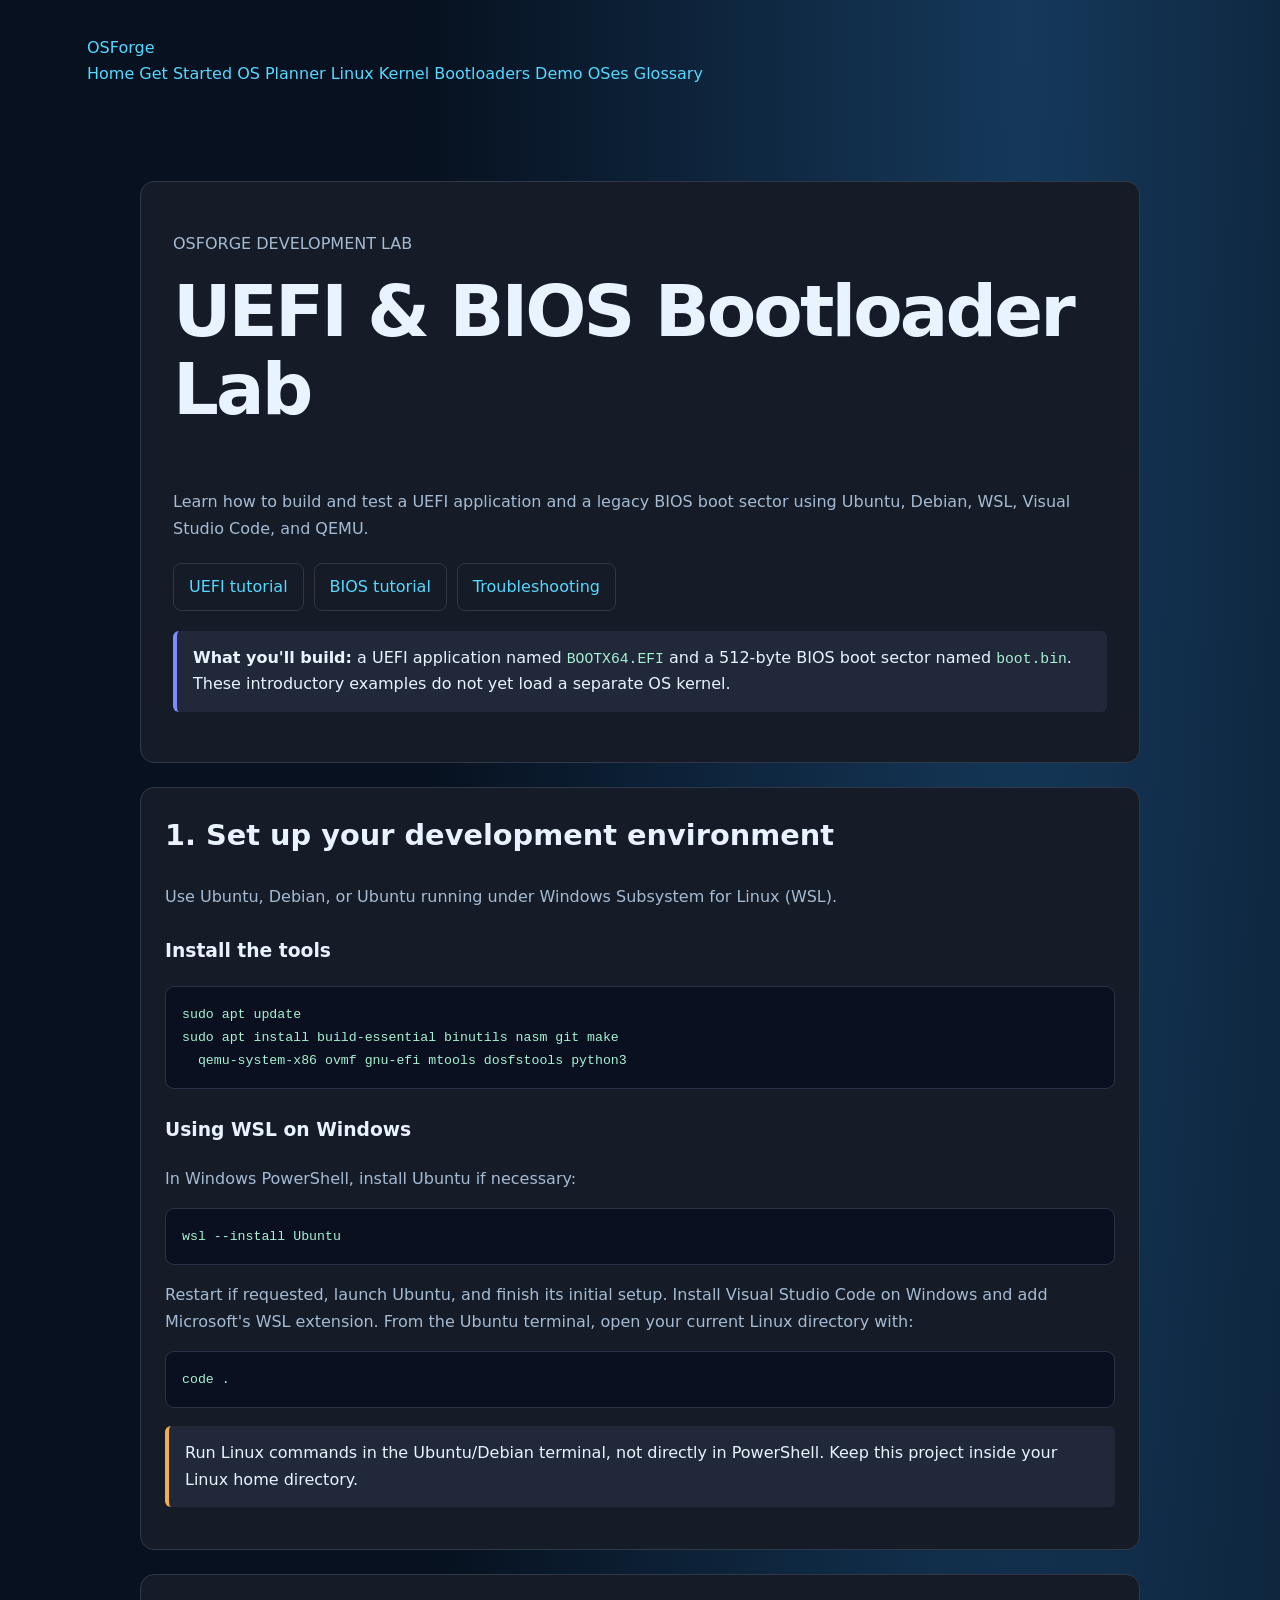
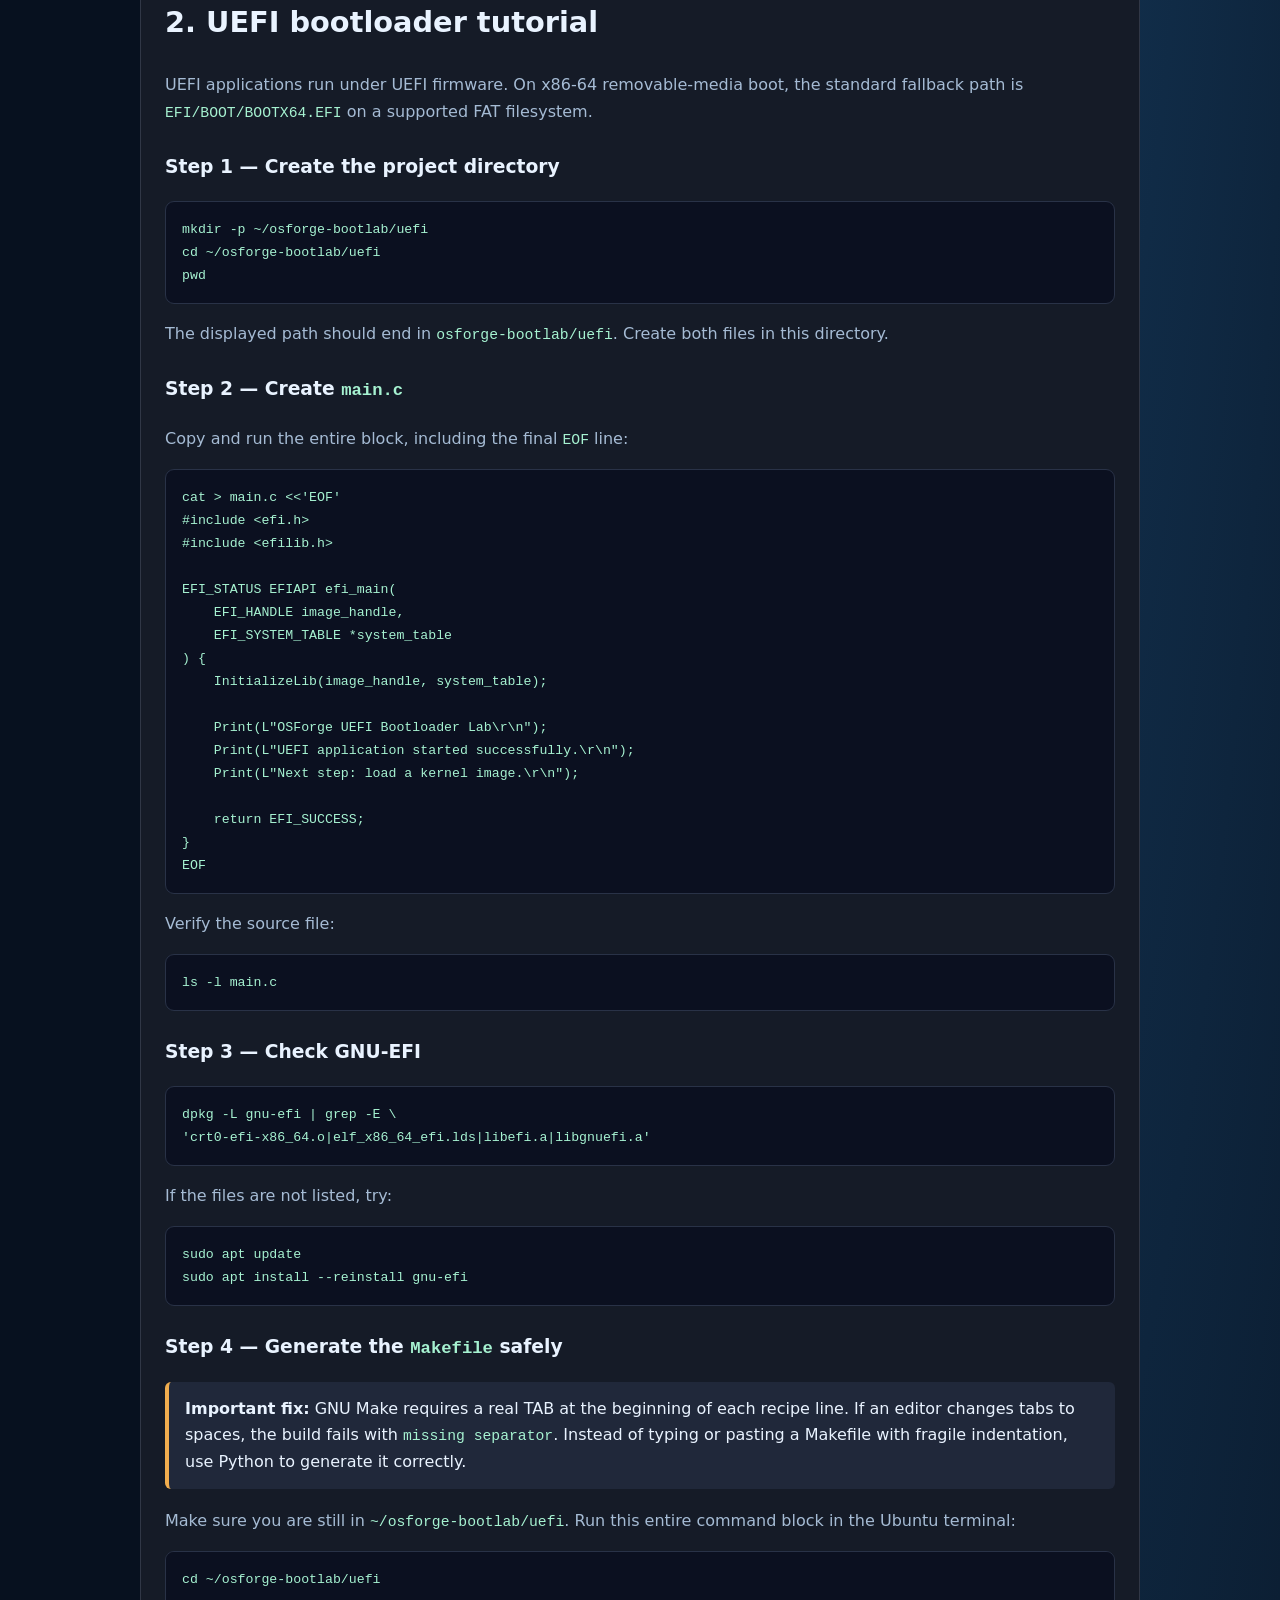
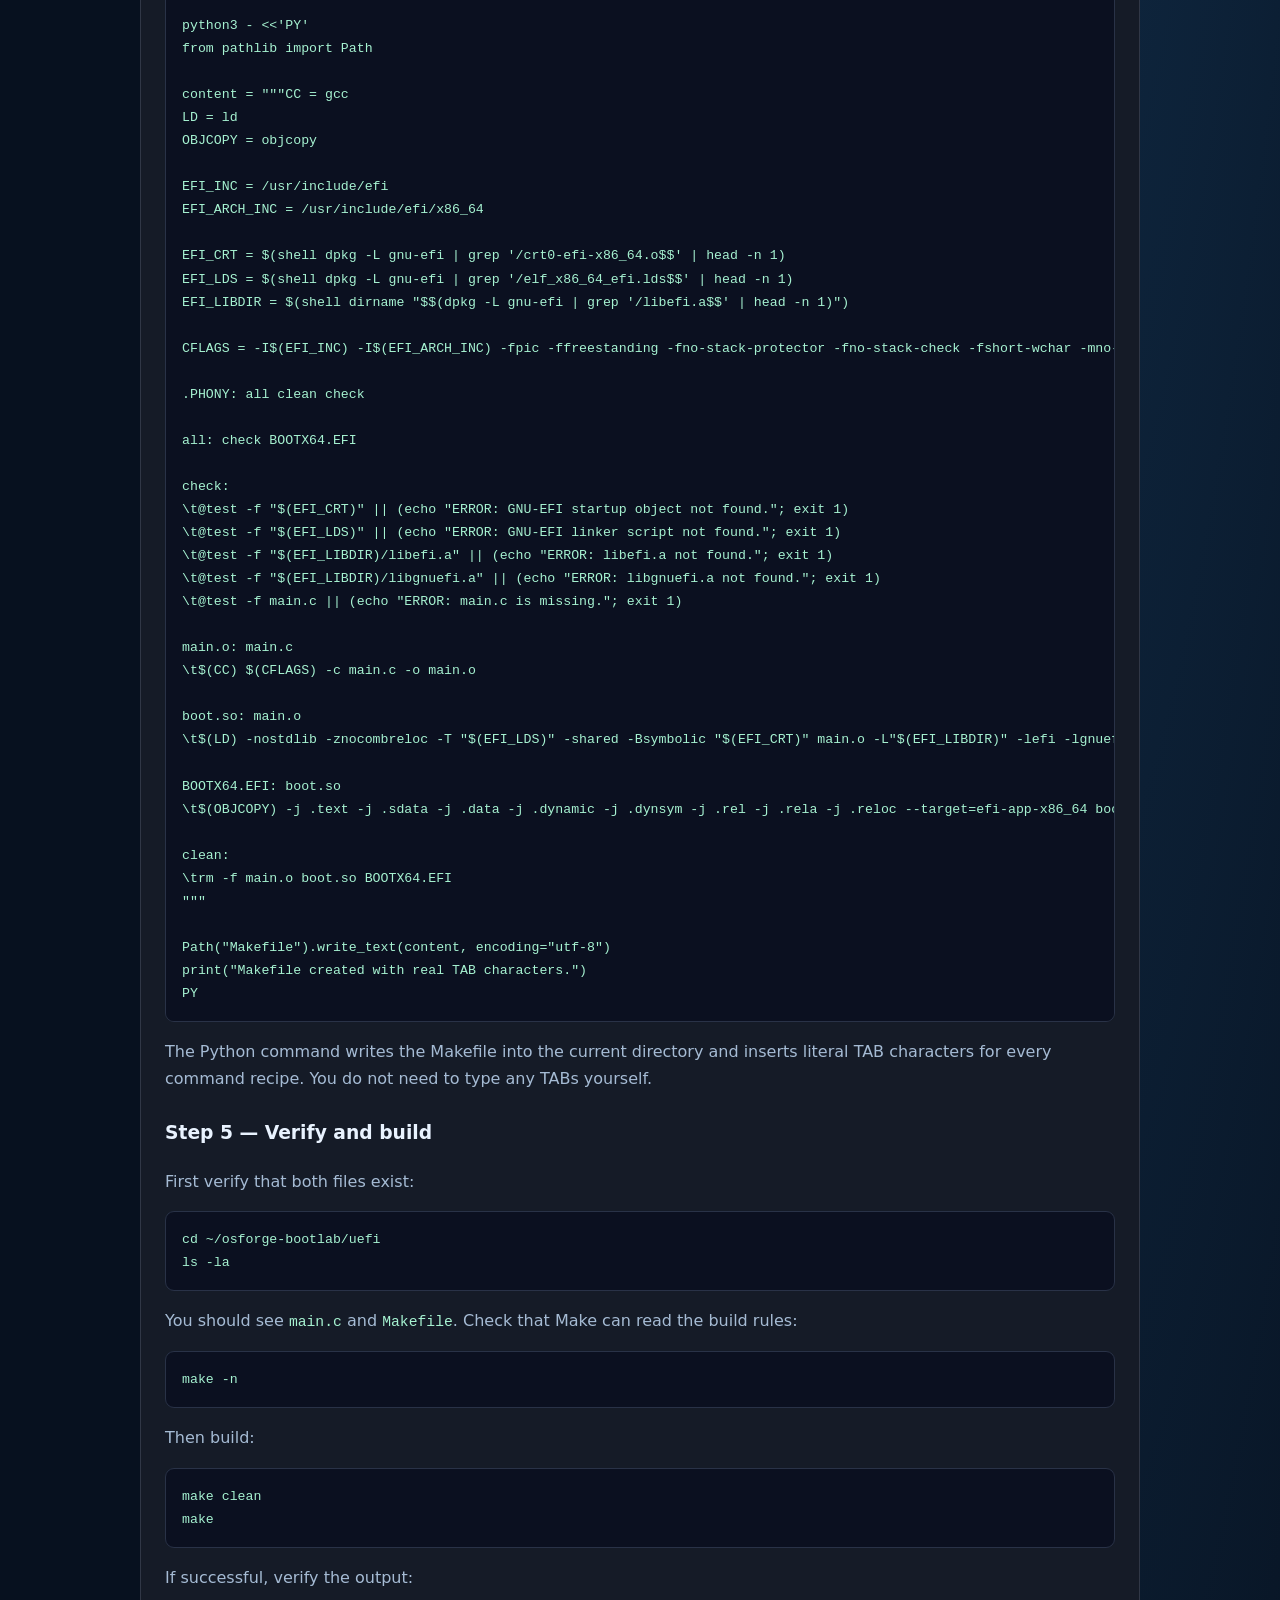
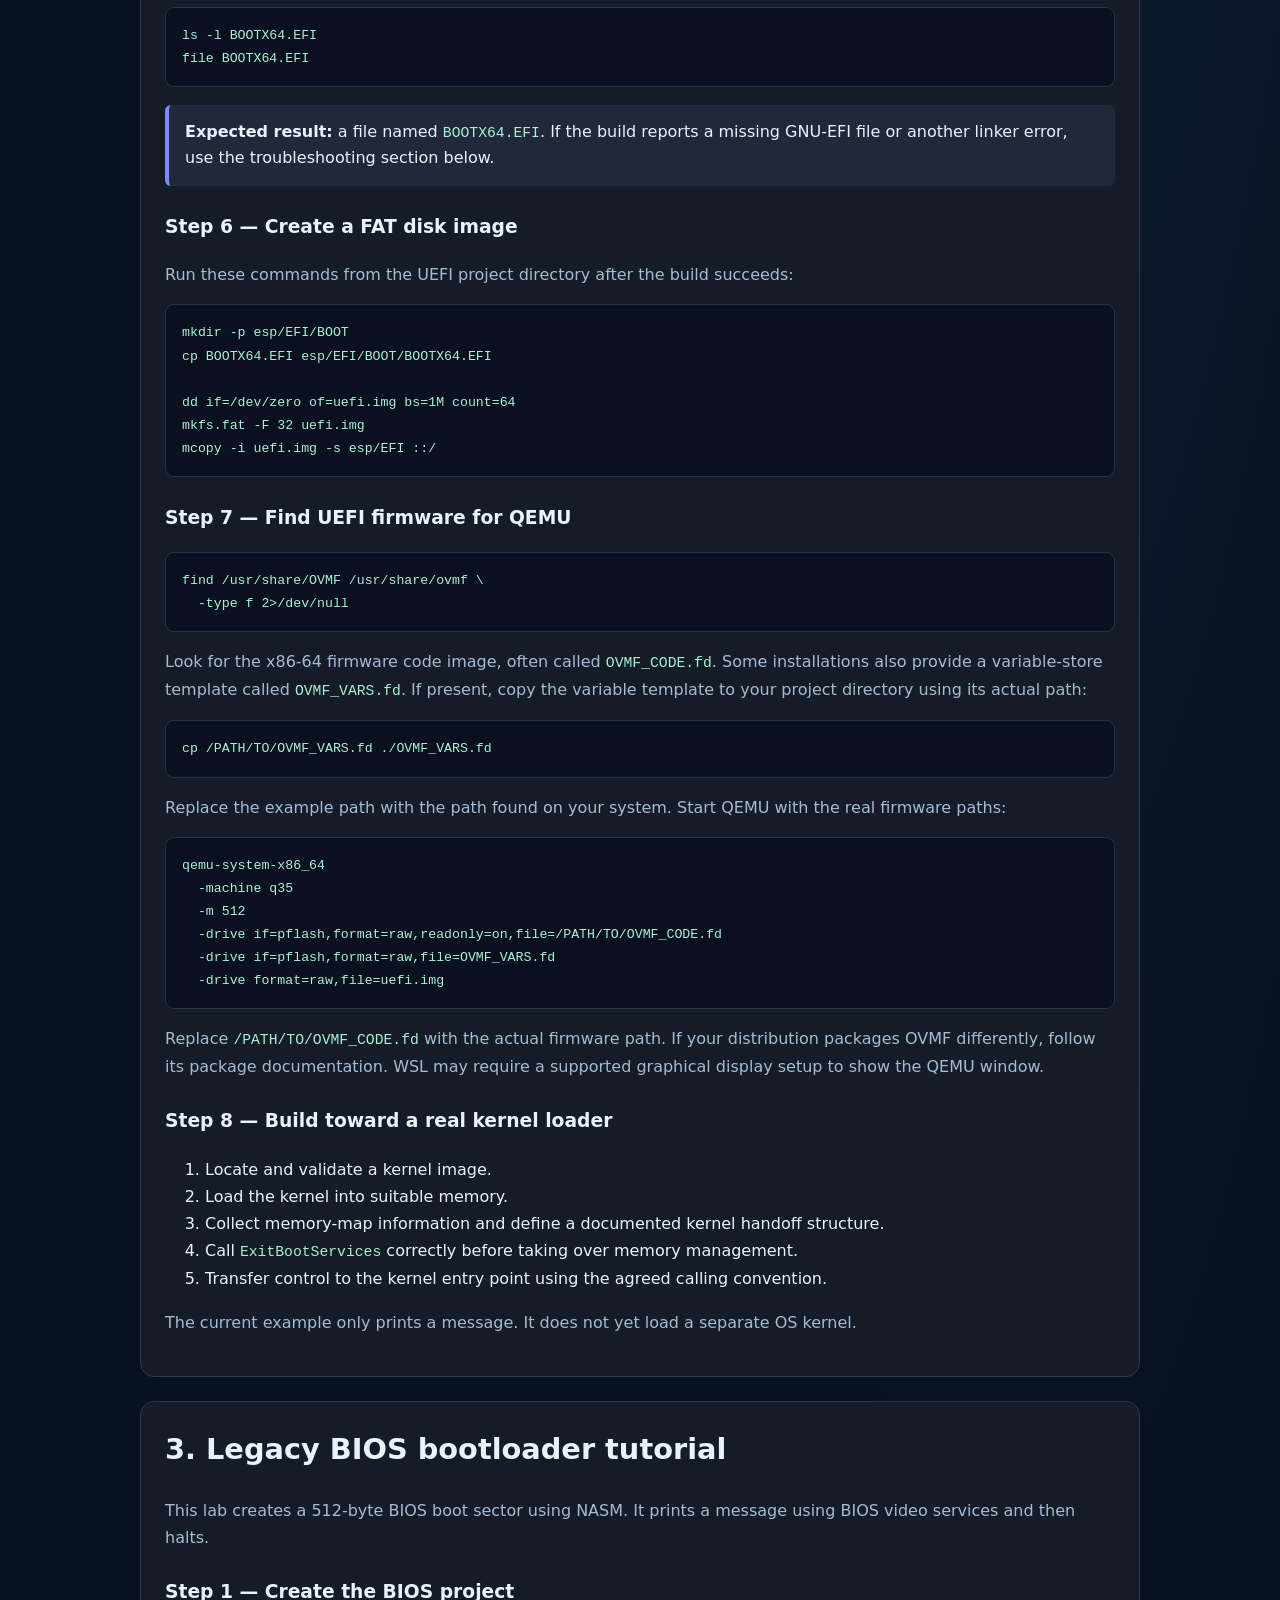
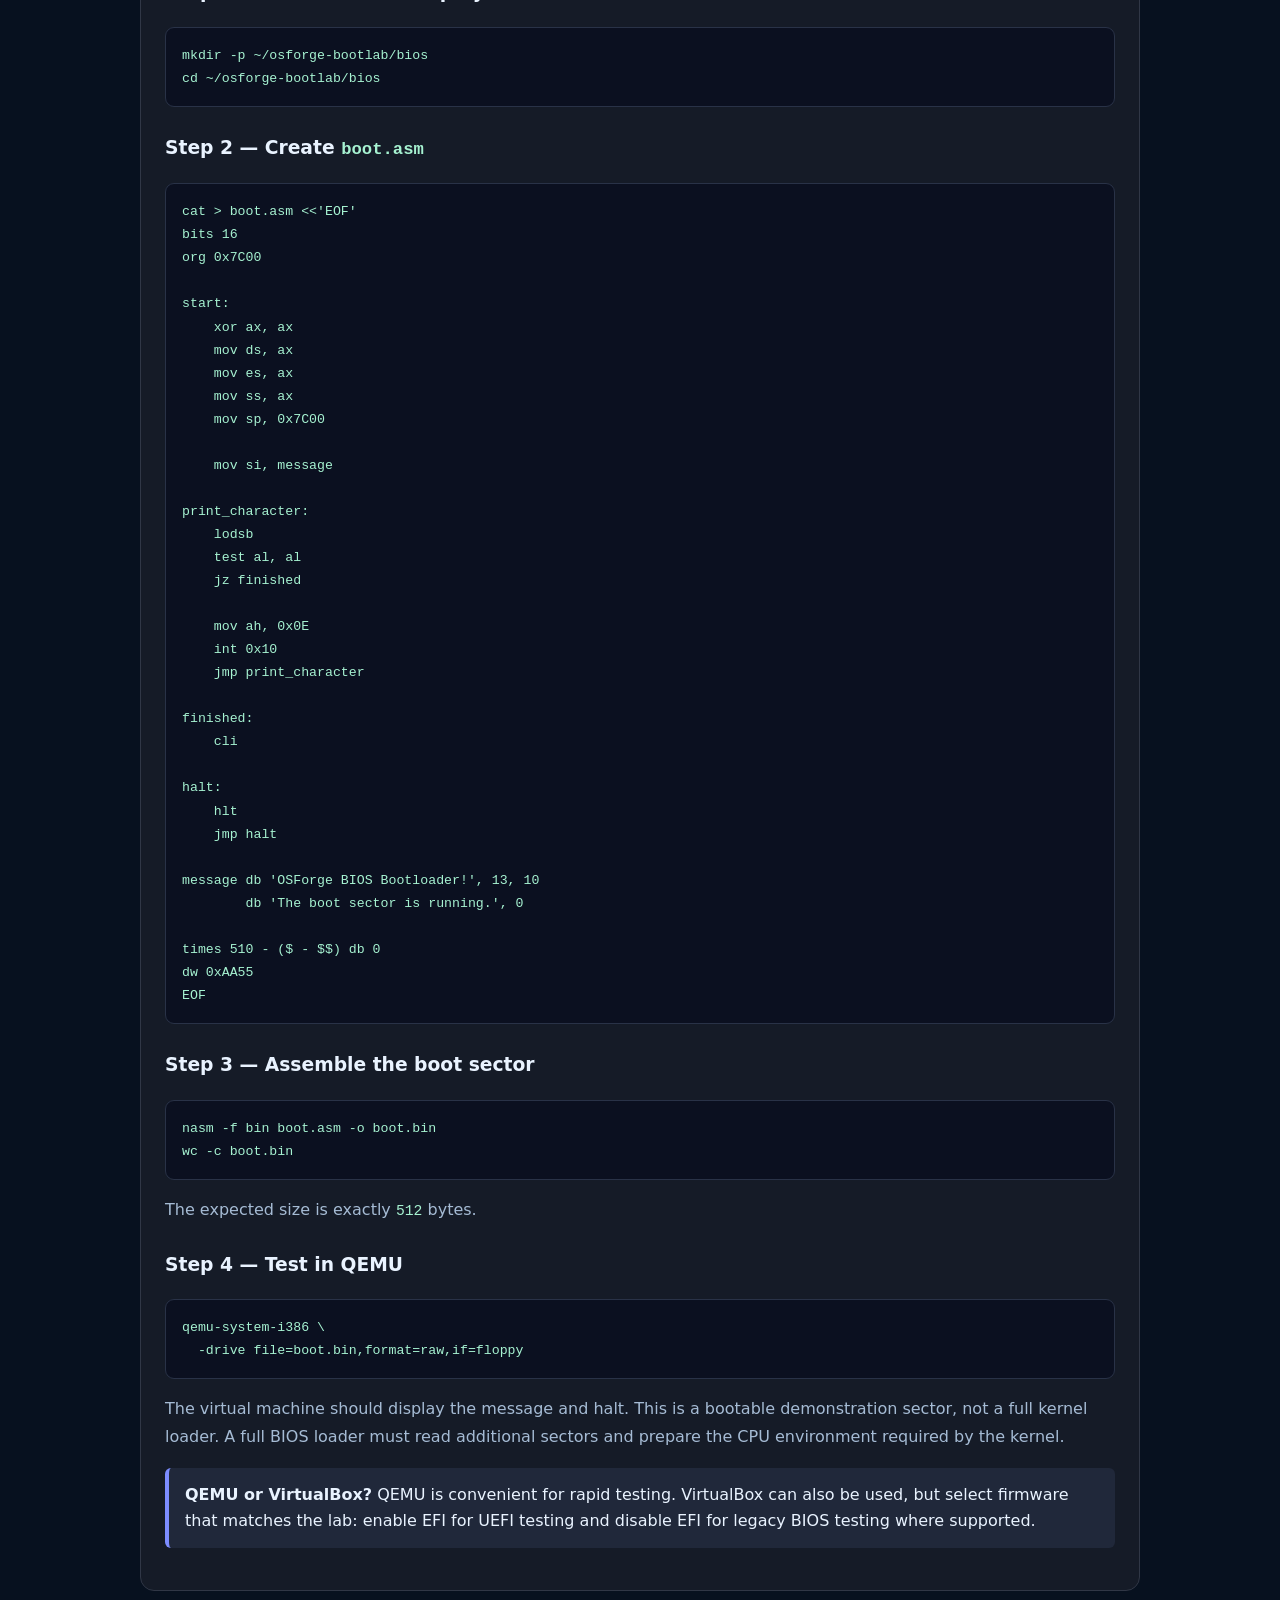
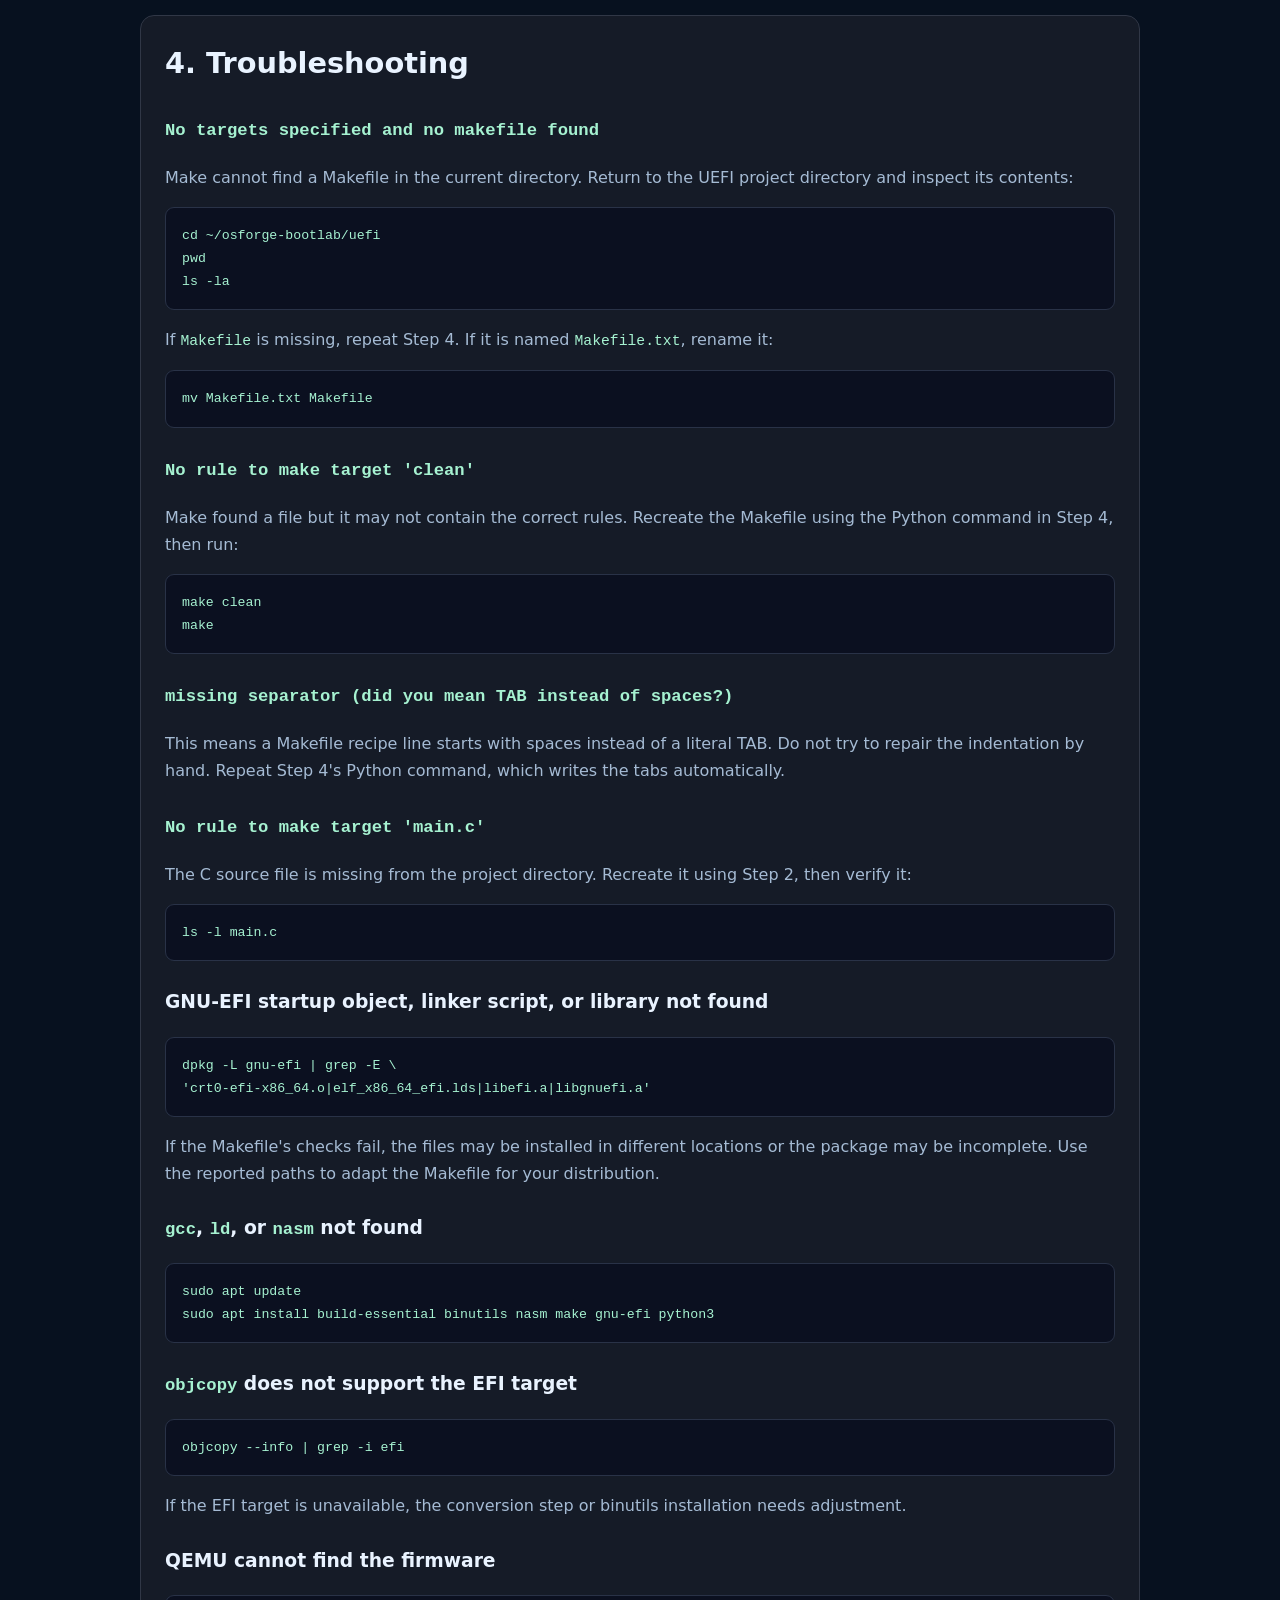
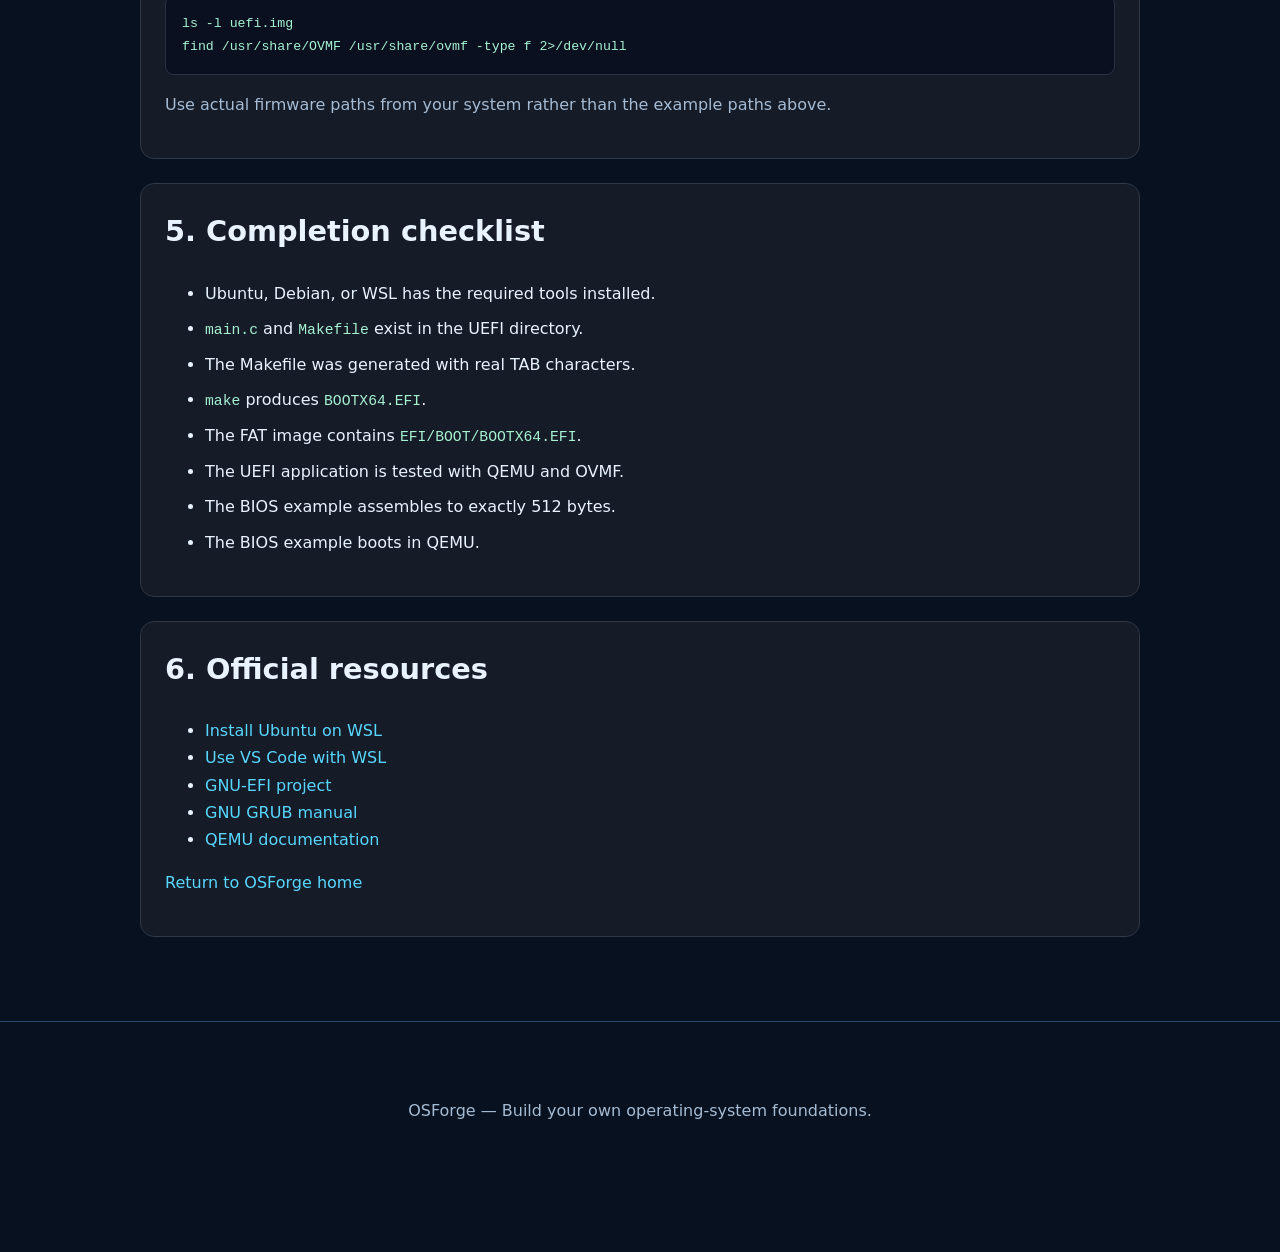
==== commit d42b2365: "Refine HTML content and improve instructional clarity Updated the HTML content for clarity and consi" ====
--- a/efi-bootloader.html
+++ b/efi-bootloader.html
@@ -3,7 +3,7 @@
 <head>
   <meta charset="UTF-8">
   <meta name="viewport" content="width=device-width, initial-scale=1.0">
-  <meta name="description" content="OSForge UEFI and BIOS bootloader development lab. Learn to build bootloaders with Ubuntu, Debian, WSL, VS Code, and QEMU.">
+  <meta name="description" content="OSForge UEFI and BIOS bootloader development tutorial using Ubuntu, Debian, WSL, VS Code, and QEMU.">
   <title>UEFI &amp; BIOS Bootloader Lab | OSForge</title>
   <link rel="stylesheet" href="styles.css">
   <style>
@@ -12,22 +12,16 @@
       margin: 0 auto;
       padding: 28px 0 60px;
     }
-    .lab-hero {
-      padding: 32px;
-      border: 1px solid var(--border-color, #303746);
-      border-radius: 18px;
-      background: var(--card-bg, #151b27);
-      margin-bottom: 28px;
-    }
-    .lab-hero h1 { margin-top: 0; }
-    .lab-section {
-      margin: 24px 0;
+    .lab-hero, .lab-section {
       padding: 24px;
       border: 1px solid var(--border-color, #303746);
       border-radius: 14px;
       background: var(--card-bg, #151b27);
-      scroll-margin-top: 24px;
-    }
+      margin-bottom: 24px;
+    }
+    .lab-hero { padding: 32px; }
+    .lab-hero h1 { margin-top: 0; }
+    .lab-section { scroll-margin-top: 24px; }
     .lab-section h2 { margin-top: 0; }
     .lab-section h3 { margin-top: 26px; }
     .lab-container pre {
@@ -41,24 +35,21 @@
     }
     .lab-container code {
       font-family: Consolas, "Courier New", monospace;
-      font-size: 0.92em;
-    }
-    .lab-container p, .lab-container li {
-      line-height: 1.7;
+      font-size: .92em;
+    }
+    .lab-container p, .lab-container li { line-height: 1.7; }
+    .lab-note, .lab-warning {
+      padding: 14px 16px;
+      border-radius: 6px;
+      margin: 18px 0;
     }
     .lab-note {
-      padding: 14px 16px;
       border-left: 4px solid #7c8cff;
       background: var(--note-bg, #20283a);
-      border-radius: 6px;
-      margin: 18px 0;
     }
     .lab-warning {
-      padding: 14px 16px;
       border-left: 4px solid #f0ad4e;
       background: var(--note-bg, #20283a);
-      border-radius: 6px;
-      margin: 18px 0;
     }
     .lab-nav {
       display: flex;
@@ -66,7 +57,7 @@
       gap: 10px;
       margin: 20px 0;
     }
-    .lab-nav a, .lab-button {
+    .lab-nav a {
       display: inline-block;
       padding: 10px 15px;
       border-radius: 8px;
@@ -74,17 +65,6 @@
       border: 1px solid var(--border-color, #303746);
     }
     .lab-container a { overflow-wrap: anywhere; }
-    .lab-container table {
-      width: 100%;
-      border-collapse: collapse;
-      margin: 16px 0;
-    }
-    .lab-container th, .lab-container td {
-      border: 1px solid var(--border-color, #303746);
-      padding: 10px;
-      text-align: left;
-    }
-    .lab-container th { font-weight: 700; }
     .lab-checklist li { margin: 8px 0; }
   </style>
 </head>
@@ -108,7 +88,7 @@
     <section class="lab-hero">
       <p>OSFORGE DEVELOPMENT LAB</p>
       <h1>UEFI &amp; BIOS Bootloader Lab</h1>
-      <p>Learn how to build a UEFI application and a legacy BIOS boot sector using Ubuntu, Debian, Windows Subsystem for Linux (WSL), Visual Studio Code, and QEMU.</p>
+      <p>Learn how to build and test a UEFI application and a legacy BIOS boot sector using Ubuntu, Debian, WSL, Visual Studio Code, and QEMU.</p>
       <div class="lab-nav">
         <a href="#uefi">UEFI tutorial</a>
         <a href="#bios">BIOS tutorial</a>
@@ -117,45 +97,42 @@
       <div class="lab-note">
         <strong>What you'll build:</strong> a UEFI application named
         <code>BOOTX64.EFI</code> and a 512-byte BIOS boot sector named
-        <code>boot.bin</code>. These are introductory boot demonstrations, not complete operating-system loaders.
+        <code>boot.bin</code>. These introductory examples do not yet load a separate OS kernel.
       </div>
     </section>
 
     <section class="lab-section" id="setup">
       <h2>1. Set up your development environment</h2>
-      <p>You can follow this lab on Ubuntu, Debian, or Ubuntu running under WSL on Windows.</p>
-
-      <h3>Install the development tools</h3>
-      <p>Run these commands in the Ubuntu or Debian terminal:</p>
+      <p>Use Ubuntu, Debian, or Ubuntu running under Windows Subsystem for Linux (WSL).</p>
+
+      <h3>Install the tools</h3>
       <pre><code>sudo apt update
 sudo apt install build-essential binutils nasm git make 
-  qemu-system-x86 ovmf gnu-efi mtools dosfstools</code></pre>
+  qemu-system-x86 ovmf gnu-efi mtools dosfstools python3</code></pre>
 
       <h3>Using WSL on Windows</h3>
-      <p>Open Windows PowerShell and install Ubuntu if necessary:</p>
+      <p>In Windows PowerShell, install Ubuntu if necessary:</p>
       <pre><code>wsl --install Ubuntu</code></pre>
-      <p>Restart Windows if requested, open Ubuntu, and complete its initial setup.</p>
-      <p>Install Visual Studio Code on Windows, then install Microsoft's WSL extension. In the Ubuntu terminal, you can open the current Linux directory in VS Code with:</p>
+      <p>Restart if requested, launch Ubuntu, and finish its initial setup. Install Visual Studio Code on Windows and add Microsoft's WSL extension. From the Ubuntu terminal, open your current Linux directory with:</p>
       <pre><code>code .</code></pre>
 
       <div class="lab-warning">
-        <strong>Important:</strong> Run Linux build commands in the Ubuntu/Debian terminal, not directly in PowerShell. Keep your project inside the Linux filesystem, such as <code>/home/your-user/osforge-bootlab</code>.
+        Run Linux commands in the Ubuntu/Debian terminal, not directly in PowerShell. Keep this project inside your Linux home directory.
       </div>
     </section>
 
     <section class="lab-section" id="uefi">
       <h2>2. UEFI bootloader tutorial</h2>
-      <p>UEFI applications run under UEFI firmware. On x86-64 systems, removable-media boot commonly looks for <code>EFI/BOOT/BOOTX64.EFI</code> on a FAT-formatted partition.</p>
+      <p>UEFI applications run under UEFI firmware. On x86-64 removable-media boot, the standard fallback path is <code>EFI/BOOT/BOOTX64.EFI</code> on a supported FAT filesystem.</p>
 
       <h3>Step 1 — Create the project directory</h3>
-      <p>Copy and run this complete command block:</p>
       <pre><code>mkdir -p ~/osforge-bootlab/uefi
 cd ~/osforge-bootlab/uefi
 pwd</code></pre>
-      <p>The printed path should end in <code>osforge-bootlab/uefi</code>. Every UEFI source file in this lab must be created in this directory.</p>
+      <p>The displayed path should end in <code>osforge-bootlab/uefi</code>. Create both files in this directory.</p>
 
       <h3>Step 2 — Create <code>main.c</code></h3>
-      <p>Use the following command to create the source file directly in the correct folder. Copy the whole block, including both lines containing <code>EOF</code>:</p>
+      <p>Copy and run the entire block, including the final <code>EOF</code> line:</p>
       <pre><code>cat &gt; main.c &lt;&lt;'EOF'
 #include &lt;efi.h&gt;
 #include &lt;efilib.h&gt;
@@ -173,23 +150,27 @@
     return EFI_SUCCESS;
 }
 EOF</code></pre>
-      <p>Verify that the file exists:</p>
+      <p>Verify the source file:</p>
       <pre><code>ls -l main.c</code></pre>
 
-      <h3>Step 3 — Locate the GNU-EFI files</h3>
-      <p>Find the startup object, linker script, and libraries installed by your distribution:</p>
+      <h3>Step 3 — Check GNU-EFI</h3>
       <pre><code>dpkg -L gnu-efi | grep -E \
 'crt0-efi-x86_64.o|elf_x86_64_efi.lds|libefi.a|libgnuefi.a'</code></pre>
-      <p>If no files are listed, try reinstalling the package:</p>
+      <p>If the files are not listed, try:</p>
       <pre><code>sudo apt update
 sudo apt install --reinstall gnu-efi</code></pre>
 
-      <h3>Step 4 — Create the <code>Makefile</code></h3>
+      <h3>Step 4 — Generate the <code>Makefile</code> safely</h3>
       <div class="lab-warning">
-        <strong>This step fixes the common “no makefile found” error.</strong> The filename must be exactly <code>Makefile</code>, with a capital M and no <code>.txt</code> extension. Run this command while inside <code>~/osforge-bootlab/uefi</code>.
-      </div>
-      <pre><code>cat &gt; Makefile &lt;&lt;'EOF'
-CC = gcc
+        <strong>Important fix:</strong> GNU Make requires a real TAB at the beginning of each recipe line. If an editor changes tabs to spaces, the build fails with <code>missing separator</code>. Instead of typing or pasting a Makefile with fragile indentation, use Python to generate it correctly.
+      </div>
+      <p>Make sure you are still in <code>~/osforge-bootlab/uefi</code>. Run this entire command block in the Ubuntu terminal:</p>
+      <pre><code>cd ~/osforge-bootlab/uefi
+
+python3 - &lt;&lt;'PY'
+from pathlib import Path
+
+content = """CC = gcc
 LD = ld
 OBJCOPY = objcopy
 
@@ -200,51 +181,45 @@
 EFI_LDS = $(shell dpkg -L gnu-efi | grep '/elf_x86_64_efi.lds$$' | head -n 1)
 EFI_LIBDIR = $(shell dirname "$$(dpkg -L gnu-efi | grep '/libefi.a$$' | head -n 1)")
 
-CFLAGS = -I$(EFI_INC) -I$(EFI_ARCH_INC) 
-         -fpic -ffreestanding -fno-stack-protector 
-         -fno-stack-check -fshort-wchar -mno-red-zone 
-         -maccumulate-outgoing-args
+CFLAGS = -I$(EFI_INC) -I$(EFI_ARCH_INC) -fpic -ffreestanding -fno-stack-protector -fno-stack-check -fshort-wchar -mno-red-zone -maccumulate-outgoing-args
 
 .PHONY: all clean check
 
 all: check BOOTX64.EFI
 
 check:
-	@test -f "$(EFI_CRT)" || (echo "ERROR: GNU-EFI startup object not found."; exit 1)
-	@test -f "$(EFI_LDS)" || (echo "ERROR: GNU-EFI linker script not found."; exit 1)
-	@test -f "$(EFI_LIBDIR)/libefi.a" || (echo "ERROR: libefi.a not found."; exit 1)
-	@test -f "$(EFI_LIBDIR)/libgnuefi.a" || (echo "ERROR: libgnuefi.a not found."; exit 1)
-	@test -f main.c || (echo "ERROR: main.c is missing."; exit 1)
+\t@test -f "$(EFI_CRT)" || (echo "ERROR: GNU-EFI startup object not found."; exit 1)
+\t@test -f "$(EFI_LDS)" || (echo "ERROR: GNU-EFI linker script not found."; exit 1)
+\t@test -f "$(EFI_LIBDIR)/libefi.a" || (echo "ERROR: libefi.a not found."; exit 1)
+\t@test -f "$(EFI_LIBDIR)/libgnuefi.a" || (echo "ERROR: libgnuefi.a not found."; exit 1)
+\t@test -f main.c || (echo "ERROR: main.c is missing."; exit 1)
 
 main.o: main.c
-	$(CC) $(CFLAGS) -c main.c -o main.o
+\t$(CC) $(CFLAGS) -c main.c -o main.o
 
 boot.so: main.o
-	$(LD) -nostdlib -znocombreloc 
-	    -T "$(EFI_LDS)" -shared -Bsymbolic 
-	    "$(EFI_CRT)" main.o 
-	    -L"$(EFI_LIBDIR)" -lefi -lgnuefi -o boot.so
+\t$(LD) -nostdlib -znocombreloc -T "$(EFI_LDS)" -shared -Bsymbolic "$(EFI_CRT)" main.o -L"$(EFI_LIBDIR)" -lefi -lgnuefi -o boot.so
 
 BOOTX64.EFI: boot.so
-	$(OBJCOPY) 
-	    -j .text -j .sdata -j .data -j .dynamic 
-	    -j .dynsym -j .rel -j .rela -j .reloc 
-	    --target=efi-app-x86_64 boot.so BOOTX64.EFI
+\t$(OBJCOPY) -j .text -j .sdata -j .data -j .dynamic -j .dynsym -j .rel -j .rela -j .reloc --target=efi-app-x86_64 boot.so BOOTX64.EFI
 
 clean:
-	rm -f main.o boot.so BOOTX64.EFI
-EOF</code></pre>
-
-      <p><strong>Note:</strong> The recipe lines in a Makefile must begin with actual tab characters. The command above writes the tabs automatically. Do not type the word <code>EOF</code> into the Makefile itself; it marks the end of the input command.</p>
+\trm -f main.o boot.so BOOTX64.EFI
+"""
+
+Path("Makefile").write_text(content, encoding="utf-8")
+print("Makefile created with real TAB characters.")
+PY</code></pre>
+
+      <p>The Python command writes the Makefile into the current directory and inserts literal TAB characters for every command recipe. You do not need to type any TABs yourself.</p>
 
       <h3>Step 5 — Verify and build</h3>
-      <p>First, confirm that both source files exist in the current directory:</p>
+      <p>First verify that both files exist:</p>
       <pre><code>cd ~/osforge-bootlab/uefi
 ls -la</code></pre>
-      <p>You should see <code>main.c</code> and <code>Makefile</code>.</p>
-      <p>Ask Make to preview the build commands:</p>
+      <p>You should see <code>main.c</code> and <code>Makefile</code>. Check that Make can read the build rules:</p>
       <pre><code>make -n</code></pre>
-      <p>Then build the application:</p>
+      <p>Then build:</p>
       <pre><code>make clean
 make</code></pre>
       <p>If successful, verify the output:</p>
@@ -252,52 +227,48 @@
 file BOOTX64.EFI</code></pre>
 
       <div class="lab-note">
-        <strong>Expected result:</strong> a file named <code>BOOTX64.EFI</code>. If Step 5 fails, use the troubleshooting guide below before proceeding.
+        <strong>Expected result:</strong> a file named <code>BOOTX64.EFI</code>. If the build reports a missing GNU-EFI file or another linker error, use the troubleshooting section below.
       </div>
 
       <h3>Step 6 — Create a FAT disk image</h3>
-      <p>Run these commands from the same UEFI project directory:</p>
+      <p>Run these commands from the UEFI project directory after the build succeeds:</p>
       <pre><code>mkdir -p esp/EFI/BOOT
 cp BOOTX64.EFI esp/EFI/BOOT/BOOTX64.EFI
 
 dd if=/dev/zero of=uefi.img bs=1M count=64
 mkfs.fat -F 32 uefi.img
 mcopy -i uefi.img -s esp/EFI ::/</code></pre>
-      <p>This creates a 64 MB FAT image containing the UEFI application at the standard x86-64 removable-media path.</p>
 
       <h3>Step 7 — Find UEFI firmware for QEMU</h3>
-      <p>Find the OVMF firmware files installed by your Linux distribution:</p>
       <pre><code>find /usr/share/OVMF /usr/share/ovmf \
   -type f 2&gt;/dev/null</code></pre>
-      <p>Locate the x86-64 firmware code image, commonly named <code>OVMF_CODE.fd</code>. Some installations also provide a variable-store template, commonly named <code>OVMF_VARS.fd</code>.</p>
-      <p>If a variable-store template is available, copy it into your project directory:</p>
+      <p>Look for the x86-64 firmware code image, often called <code>OVMF_CODE.fd</code>. Some installations also provide a variable-store template called <code>OVMF_VARS.fd</code>. If present, copy the variable template to your project directory using its actual path:</p>
       <pre><code>cp /PATH/TO/OVMF_VARS.fd ./OVMF_VARS.fd</code></pre>
-      <p>Replace the example path with the real path on your machine. Start QEMU with the real firmware paths:</p>
+      <p>Replace the example path with the path found on your system. Start QEMU with the real firmware paths:</p>
       <pre><code>qemu-system-x86_64 
   -machine q35 
   -m 512 
   -drive if=pflash,format=raw,readonly=on,file=/PATH/TO/OVMF_CODE.fd 
   -drive if=pflash,format=raw,file=OVMF_VARS.fd 
   -drive format=raw,file=uefi.img</code></pre>
-      <p>Replace <code>/PATH/TO/OVMF_CODE.fd</code> with the actual firmware code path. If your distribution packages OVMF differently, consult its package documentation. Graphical QEMU may require a Linux desktop or a supported display configuration when using WSL.</p>
-
-      <h3>Step 8 — Next steps</h3>
-      <p>Once your application runs, develop the actual loader in stages:</p>
+      <p>Replace <code>/PATH/TO/OVMF_CODE.fd</code> with the actual firmware path. If your distribution packages OVMF differently, follow its package documentation. WSL may require a supported graphical display setup to show the QEMU window.</p>
+
+      <h3>Step 8 — Build toward a real kernel loader</h3>
       <ol>
         <li>Locate and validate a kernel image.</li>
         <li>Load the kernel into suitable memory.</li>
-        <li>Collect memory-map information and define a kernel handoff structure.</li>
+        <li>Collect memory-map information and define a documented kernel handoff structure.</li>
         <li>Call <code>ExitBootServices</code> correctly before taking over memory management.</li>
-        <li>Transfer control to the kernel's entry point using a documented calling convention.</li>
+        <li>Transfer control to the kernel entry point using the agreed calling convention.</li>
       </ol>
-      <p>These steps require a defined kernel format and careful memory management. The initial message-printing application is not yet a full OS bootloader.</p>
+      <p>The current example only prints a message. It does not yet load a separate OS kernel.</p>
     </section>
 
     <section class="lab-section" id="bios">
       <h2>3. Legacy BIOS bootloader tutorial</h2>
-      <p>The traditional BIOS boot process differs from UEFI. For this lab, NASM creates a 512-byte boot sector that prints a message using BIOS video services.</p>
-
-      <h3>Step 1 — Create the BIOS project directory</h3>
+      <p>This lab creates a 512-byte BIOS boot sector using NASM. It prints a message using BIOS video services and then halts.</p>
+
+      <h3>Step 1 — Create the BIOS project</h3>
       <pre><code>mkdir -p ~/osforge-bootlab/bios
 cd ~/osforge-bootlab/bios</code></pre>
 
@@ -338,73 +309,70 @@
 dw 0xAA55
 EOF</code></pre>
 
-      <h3>Step 3 — Assemble it</h3>
+      <h3>Step 3 — Assemble the boot sector</h3>
       <pre><code>nasm -f bin boot.asm -o boot.bin
 wc -c boot.bin</code></pre>
       <p>The expected size is exactly <code>512</code> bytes.</p>
 
-      <h3>Step 4 — Boot in QEMU</h3>
+      <h3>Step 4 — Test in QEMU</h3>
       <pre><code>qemu-system-i386 \
   -drive file=boot.bin,format=raw,if=floppy</code></pre>
-      <p>The virtual machine should display the OSForge BIOS message and then halt. This is a bootable demonstration sector, not a complete kernel loader. A full BIOS loader needs additional code to read more sectors and prepare the kernel's execution environment.</p>
+      <p>The virtual machine should display the message and halt. This is a bootable demonstration sector, not a full kernel loader. A full BIOS loader must read additional sectors and prepare the CPU environment required by the kernel.</p>
 
       <div class="lab-note">
-        <strong>QEMU or VirtualBox?</strong> QEMU is convenient for rapid bootloader testing. VirtualBox can also be used, but the virtual machine's firmware mode must match the lab: enable EFI for UEFI testing and disable EFI for legacy BIOS testing where supported.
+        <strong>QEMU or VirtualBox?</strong> QEMU is convenient for rapid testing. VirtualBox can also be used, but select firmware that matches the lab: enable EFI for UEFI testing and disable EFI for legacy BIOS testing where supported.
       </div>
     </section>
 
     <section class="lab-section" id="troubleshooting">
       <h2>4. Troubleshooting</h2>
 
-      <h3>Error: <code>No rule to make target 'clean'</code></h3>
-      <p>Make found a Makefile, but it did not contain the requested <code>clean</code> rule. You may be using the wrong file or an incomplete Makefile. Return to the UEFI project directory and inspect the files:</p>
+      <h3><code>No targets specified and no makefile found</code></h3>
+      <p>Make cannot find a Makefile in the current directory. Return to the UEFI project directory and inspect its contents:</p>
       <pre><code>cd ~/osforge-bootlab/uefi
 pwd
-ls -la
-cat Makefile</code></pre>
-      <p>If the Makefile is missing or its contents are incorrect, repeat UEFI Step 4.</p>
-
-      <h3>Error: <code>No targets specified and no makefile found</code></h3>
-      <p>This usually means you ran <code>make</code> from the wrong directory or did not create the Makefile. Run:</p>
-      <pre><code>cd ~/osforge-bootlab/uefi
-ls -la
+ls -la</code></pre>
+      <p>If <code>Makefile</code> is missing, repeat Step 4. If it is named <code>Makefile.txt</code>, rename it:</p>
+      <pre><code>mv Makefile.txt Makefile</code></pre>
+
+      <h3><code>No rule to make target 'clean'</code></h3>
+      <p>Make found a file but it may not contain the correct rules. Recreate the Makefile using the Python command in Step 4, then run:</p>
+      <pre><code>make clean
 make</code></pre>
-      <p>Check that <code>Makefile</code> is listed. If the file was accidentally saved as <code>Makefile.txt</code>, rename it:</p>
-      <pre><code>mv Makefile.txt Makefile</code></pre>
-
-      <h3>Error: <code>No rule to make target 'main.c'</code></h3>
-      <p>The Makefile cannot find the C source file in the project directory. Repeat UEFI Step 2 and confirm the file exists with <code>ls -l main.c</code>.</p>
-
-      <h3>Error: <code>missing separator</code></h3>
-      <p>Makefile command lines must begin with a literal tab. Repeat UEFI Step 4 using the terminal command, which preserves the required tabs.</p>
-
-      <h3>GNU-EFI libraries or linker script not found</h3>
-      <p>Inspect the installed paths:</p>
+
+      <h3><code>missing separator (did you mean TAB instead of spaces?)</code></h3>
+      <p>This means a Makefile recipe line starts with spaces instead of a literal TAB. Do not try to repair the indentation by hand. Repeat Step 4's Python command, which writes the tabs automatically.</p>
+
+      <h3><code>No rule to make target 'main.c'</code></h3>
+      <p>The C source file is missing from the project directory. Recreate it using Step 2, then verify it:</p>
+      <pre><code>ls -l main.c</code></pre>
+
+      <h3>GNU-EFI startup object, linker script, or library not found</h3>
       <pre><code>dpkg -L gnu-efi | grep -E \
 'crt0-efi-x86_64.o|elf_x86_64_efi.lds|libefi.a|libgnuefi.a'</code></pre>
-      <p>If the Makefile's checks fail, the package paths or installed files differ from the expected layout. Use the displayed paths to adjust the Makefile for your distribution.</p>
-
-      <h3>Compiler or assembler command not found</h3>
+      <p>If the Makefile's checks fail, the files may be installed in different locations or the package may be incomplete. Use the reported paths to adapt the Makefile for your distribution.</p>
+
+      <h3><code>gcc</code>, <code>ld</code>, or <code>nasm</code> not found</h3>
       <pre><code>sudo apt update
-sudo apt install build-essential binutils nasm make gnu-efi</code></pre>
-
-      <h3>EFI target is not supported by objcopy</h3>
-      <p>Check the available targets:</p>
+sudo apt install build-essential binutils nasm make gnu-efi python3</code></pre>
+
+      <h3><code>objcopy</code> does not support the EFI target</h3>
       <pre><code>objcopy --info | grep -i efi</code></pre>
-      <p>If the expected target is unavailable, your binutils package or EFI conversion process needs to be adjusted.</p>
-
-      <h3>QEMU cannot find firmware</h3>
+      <p>If the EFI target is unavailable, the conversion step or binutils installation needs adjustment.</p>
+
+      <h3>QEMU cannot find the firmware</h3>
       <pre><code>ls -l uefi.img
 find /usr/share/OVMF /usr/share/ovmf -type f 2&gt;/dev/null</code></pre>
-      <p>Use the actual firmware paths reported by your system rather than the example paths in Step 7.</p>
+      <p>Use actual firmware paths from your system rather than the example paths above.</p>
     </section>
 
     <section class="lab-section" id="checklist">
       <h2>5. Completion checklist</h2>
       <ul class="lab-checklist">
-        <li>Ubuntu, Debian, or WSL has the required build tools.</li>
-        <li><code>main.c</code> and <code>Makefile</code> are in the UEFI project directory.</li>
-        <li><code>make</code> creates <code>BOOTX64.EFI</code>.</li>
+        <li>Ubuntu, Debian, or WSL has the required tools installed.</li>
+        <li><code>main.c</code> and <code>Makefile</code> exist in the UEFI directory.</li>
+        <li>The Makefile was generated with real TAB characters.</li>
+        <li><code>make</code> produces <code>BOOTX64.EFI</code>.</li>
         <li>The FAT image contains <code>EFI/BOOT/BOOTX64.EFI</code>.</li>
         <li>The UEFI application is tested with QEMU and OVMF.</li>
         <li>The BIOS example assembles to exactly 512 bytes.</li>
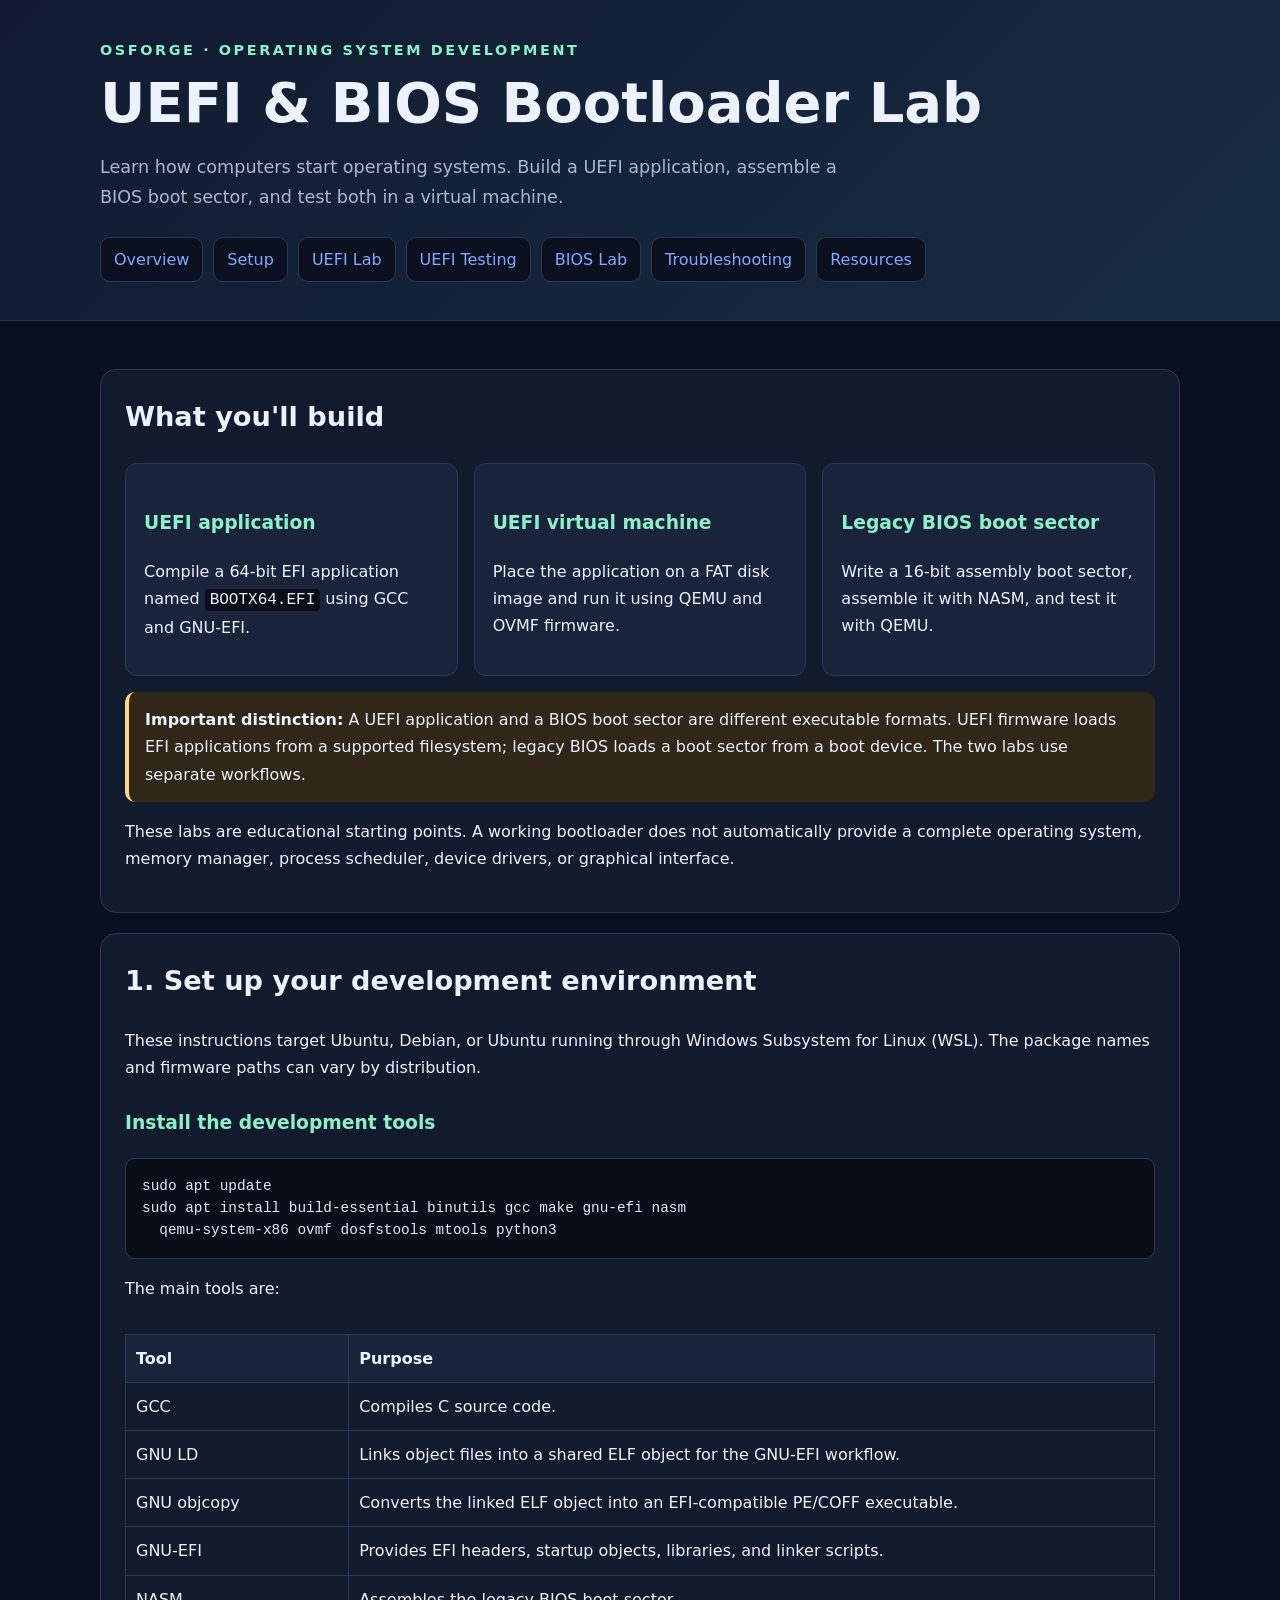
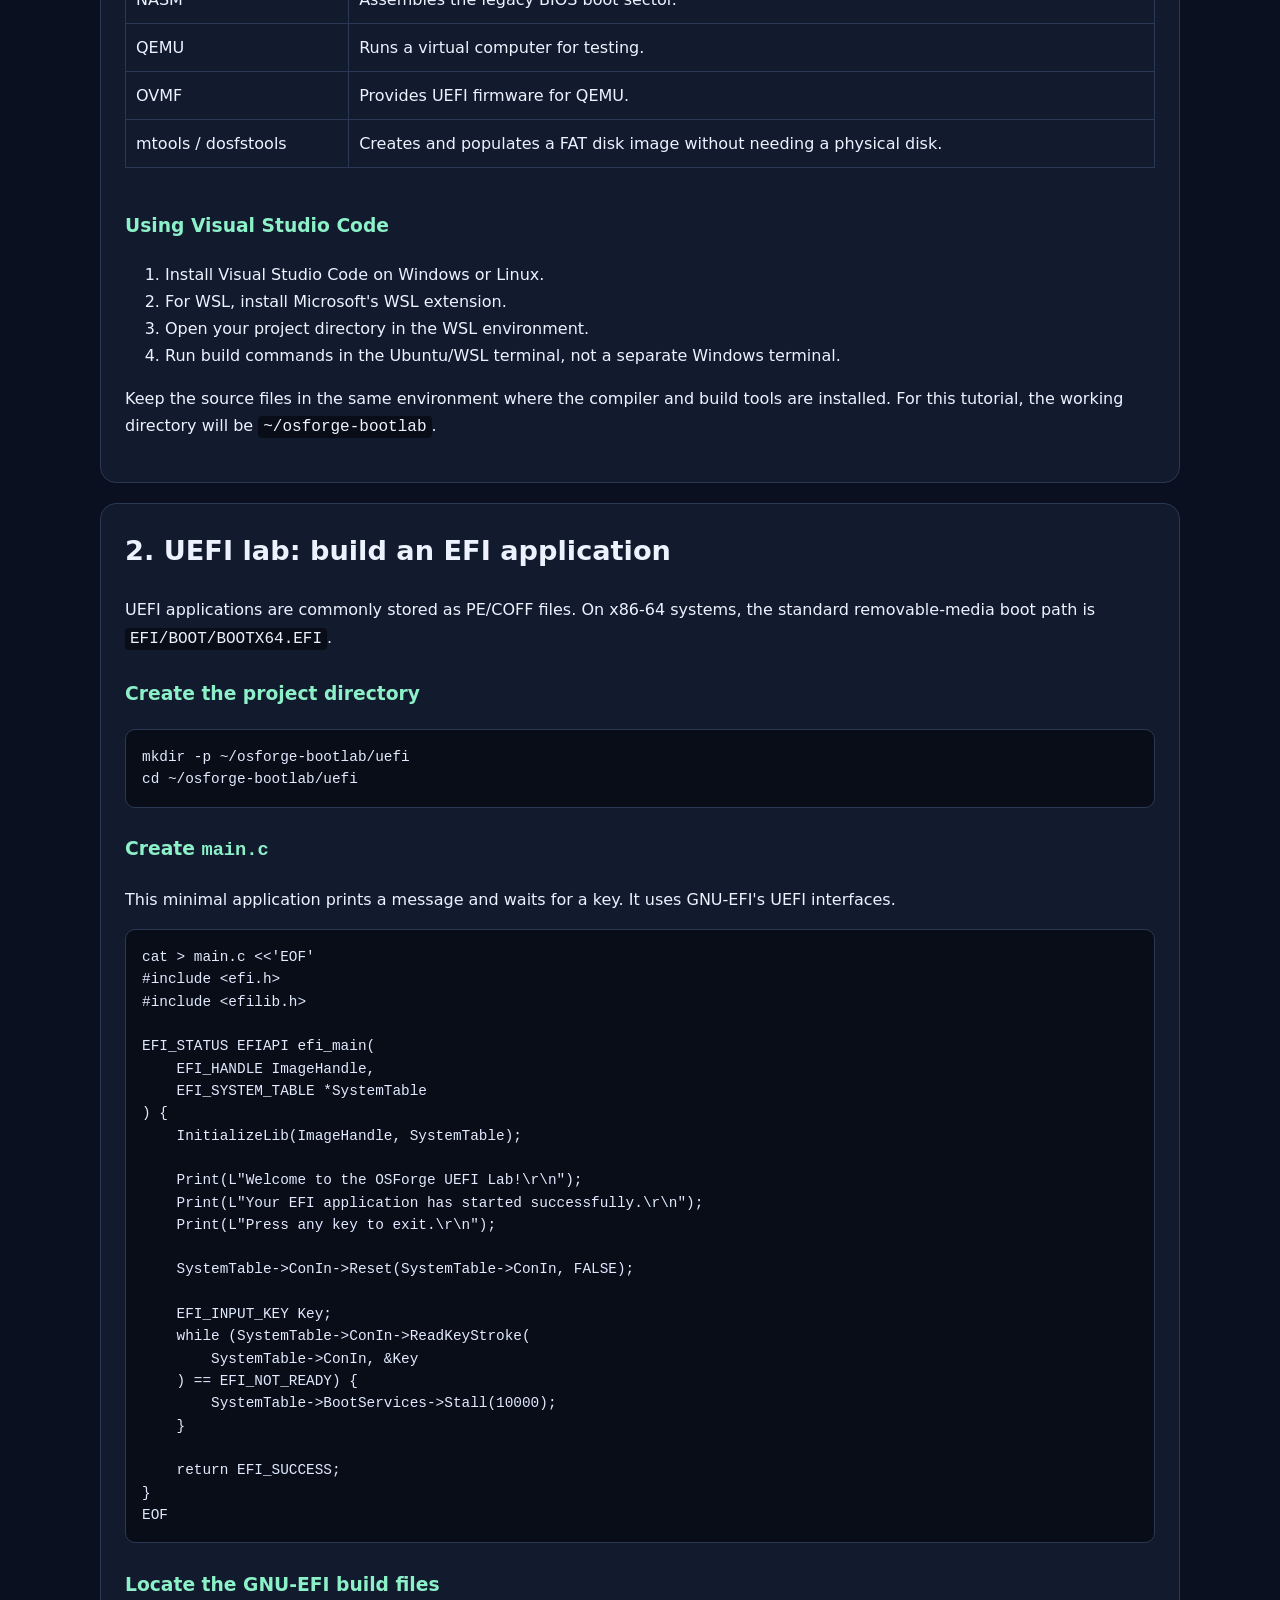
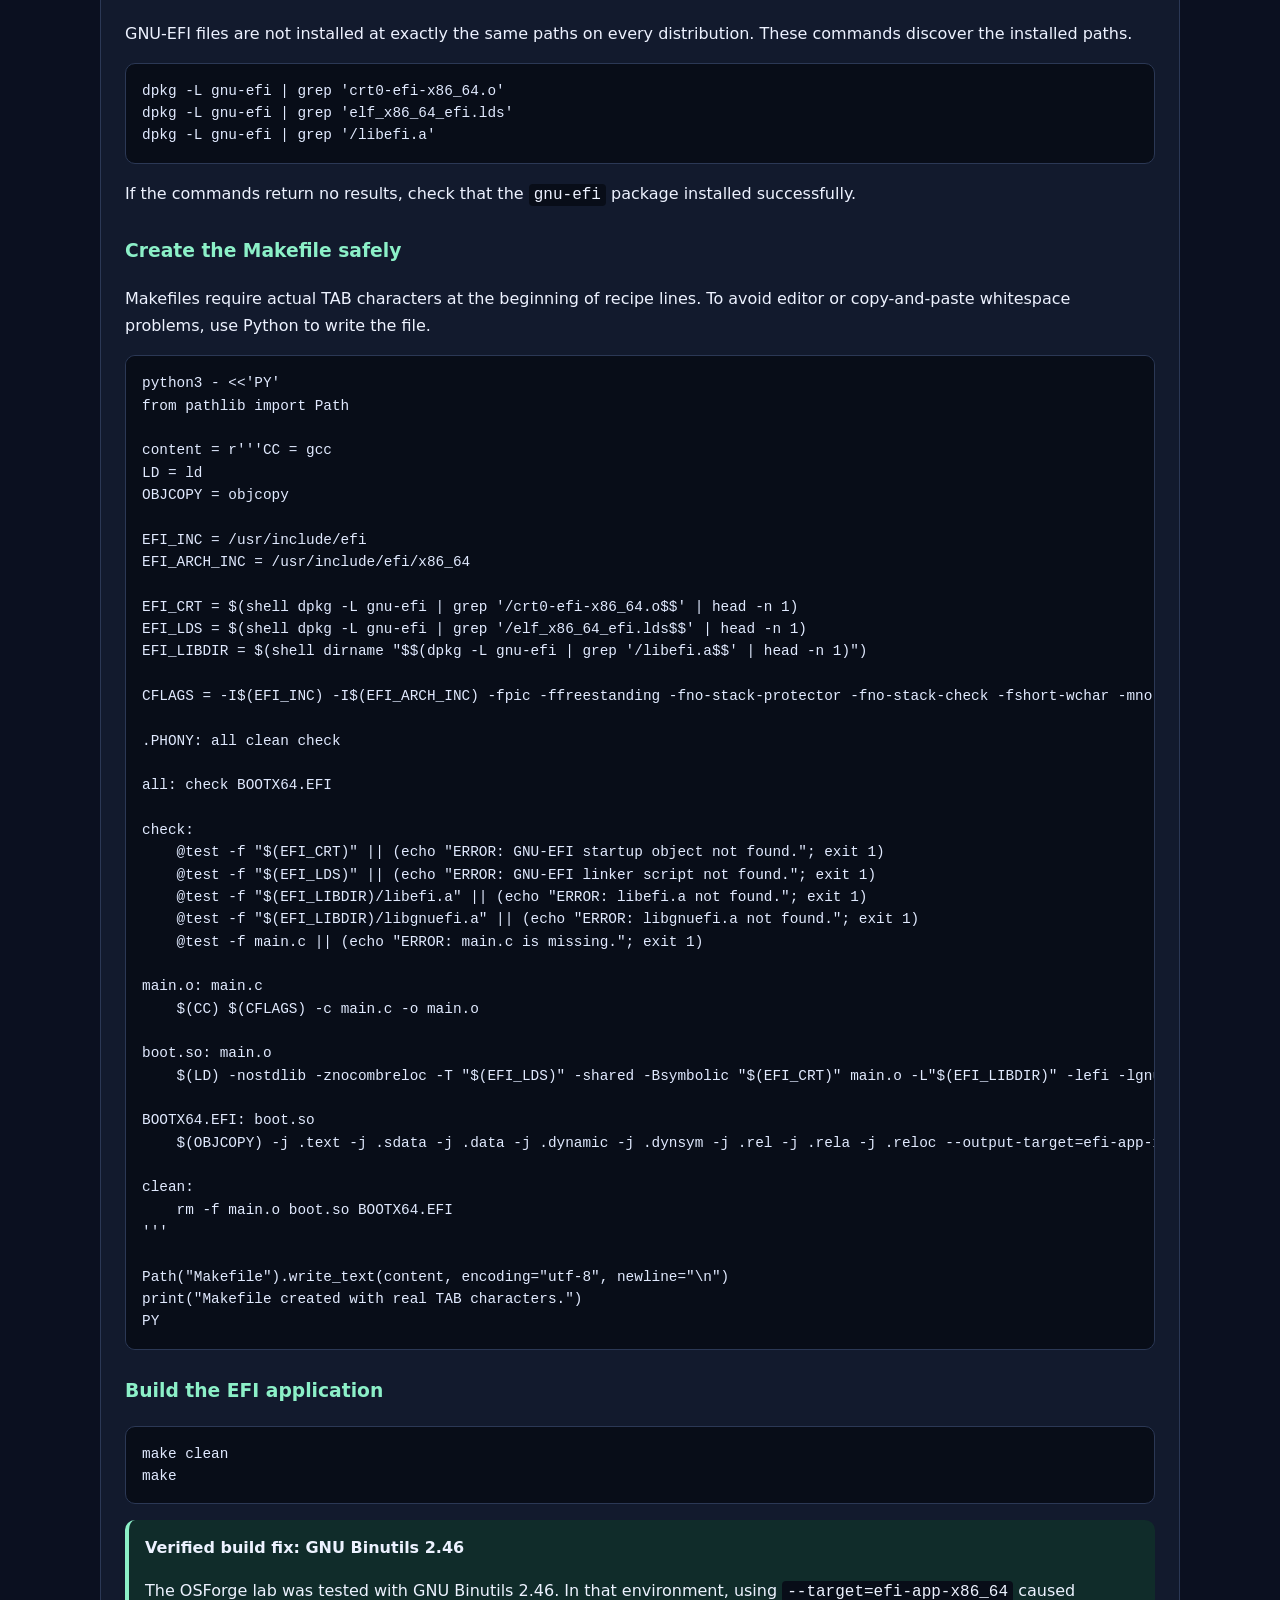
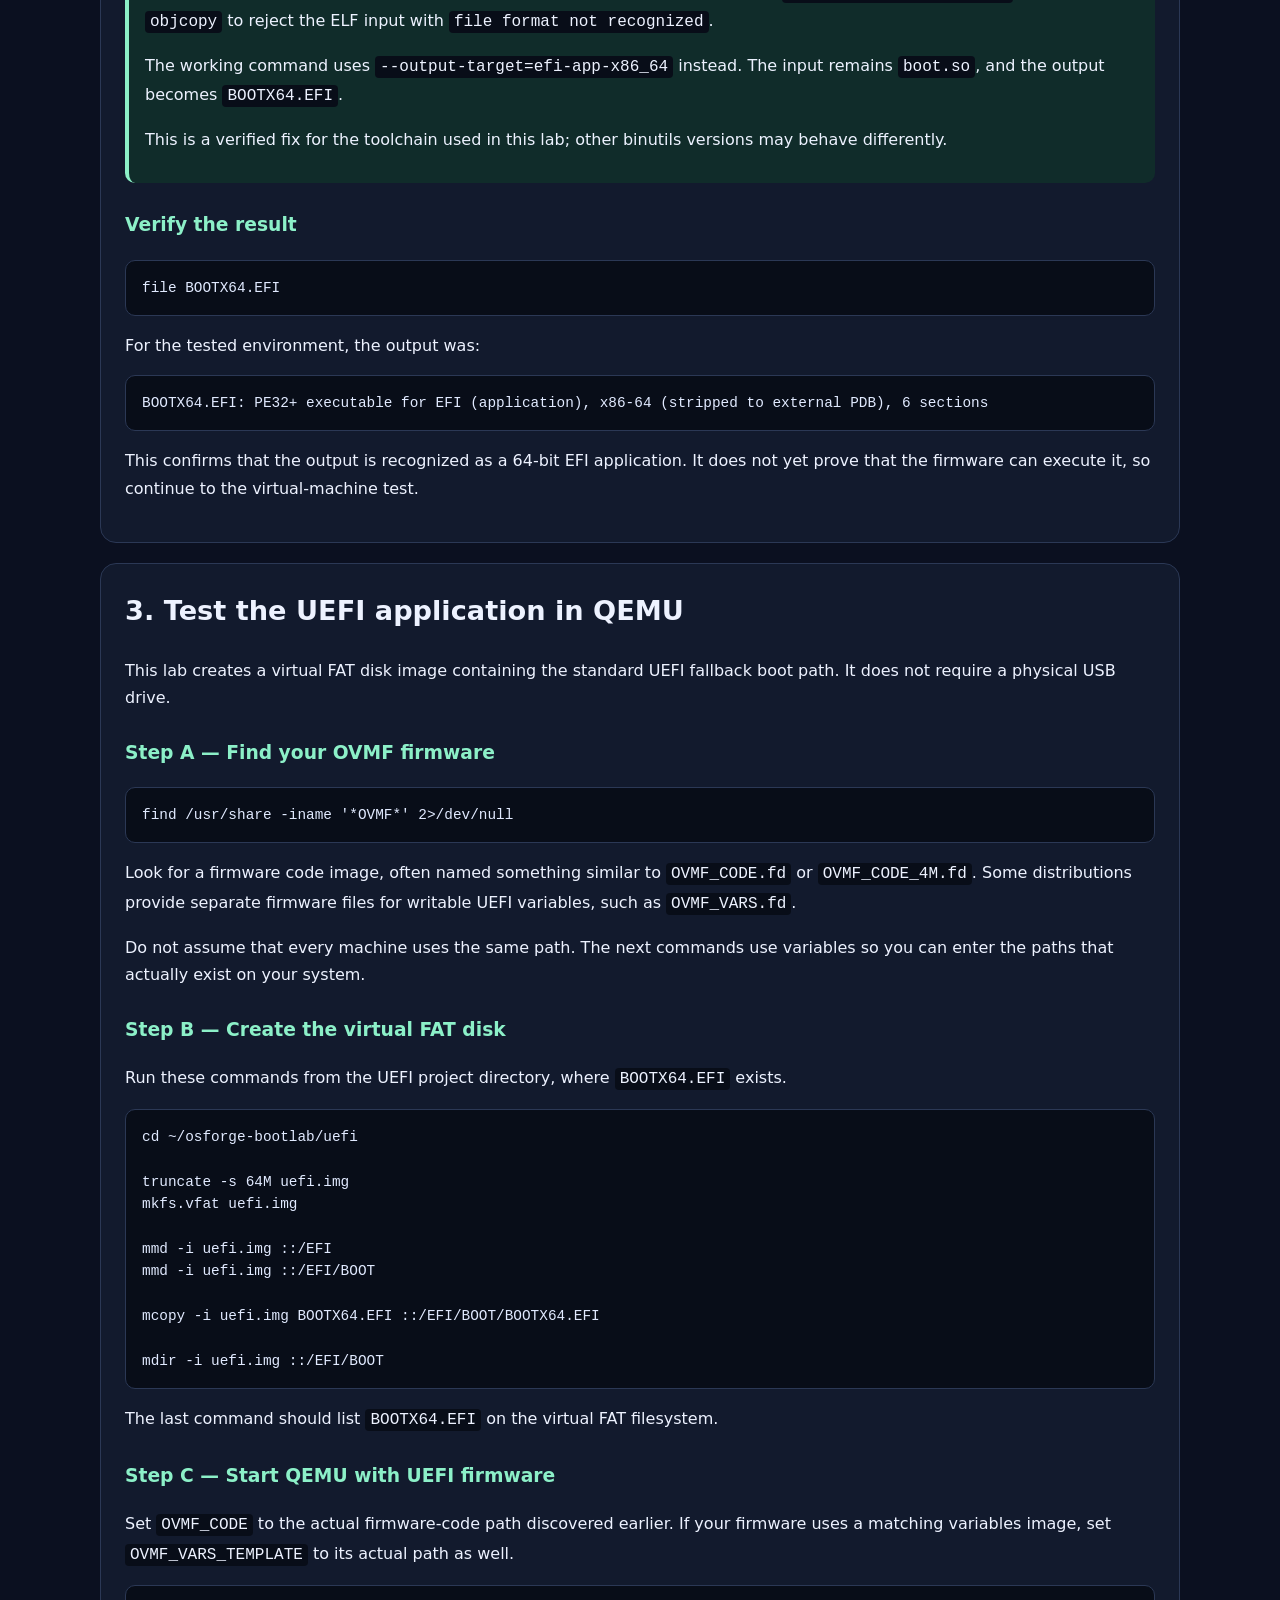
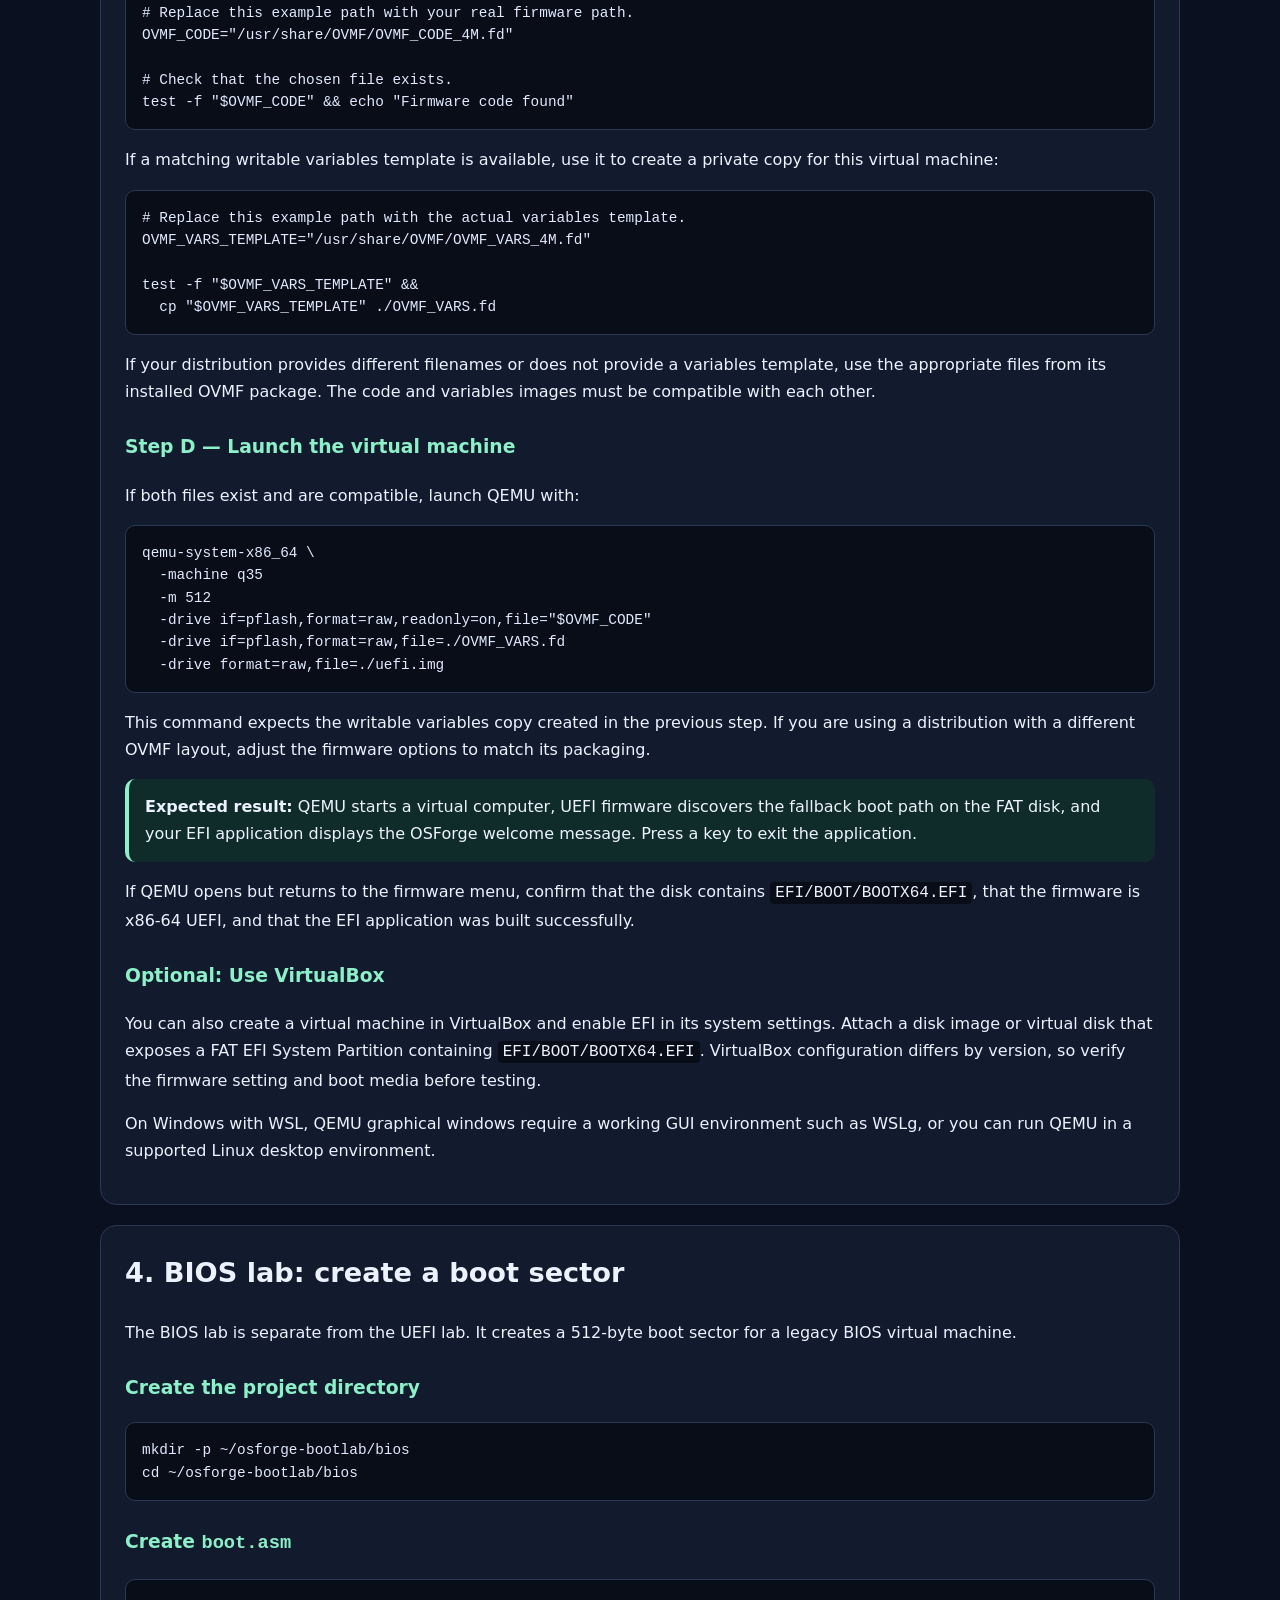
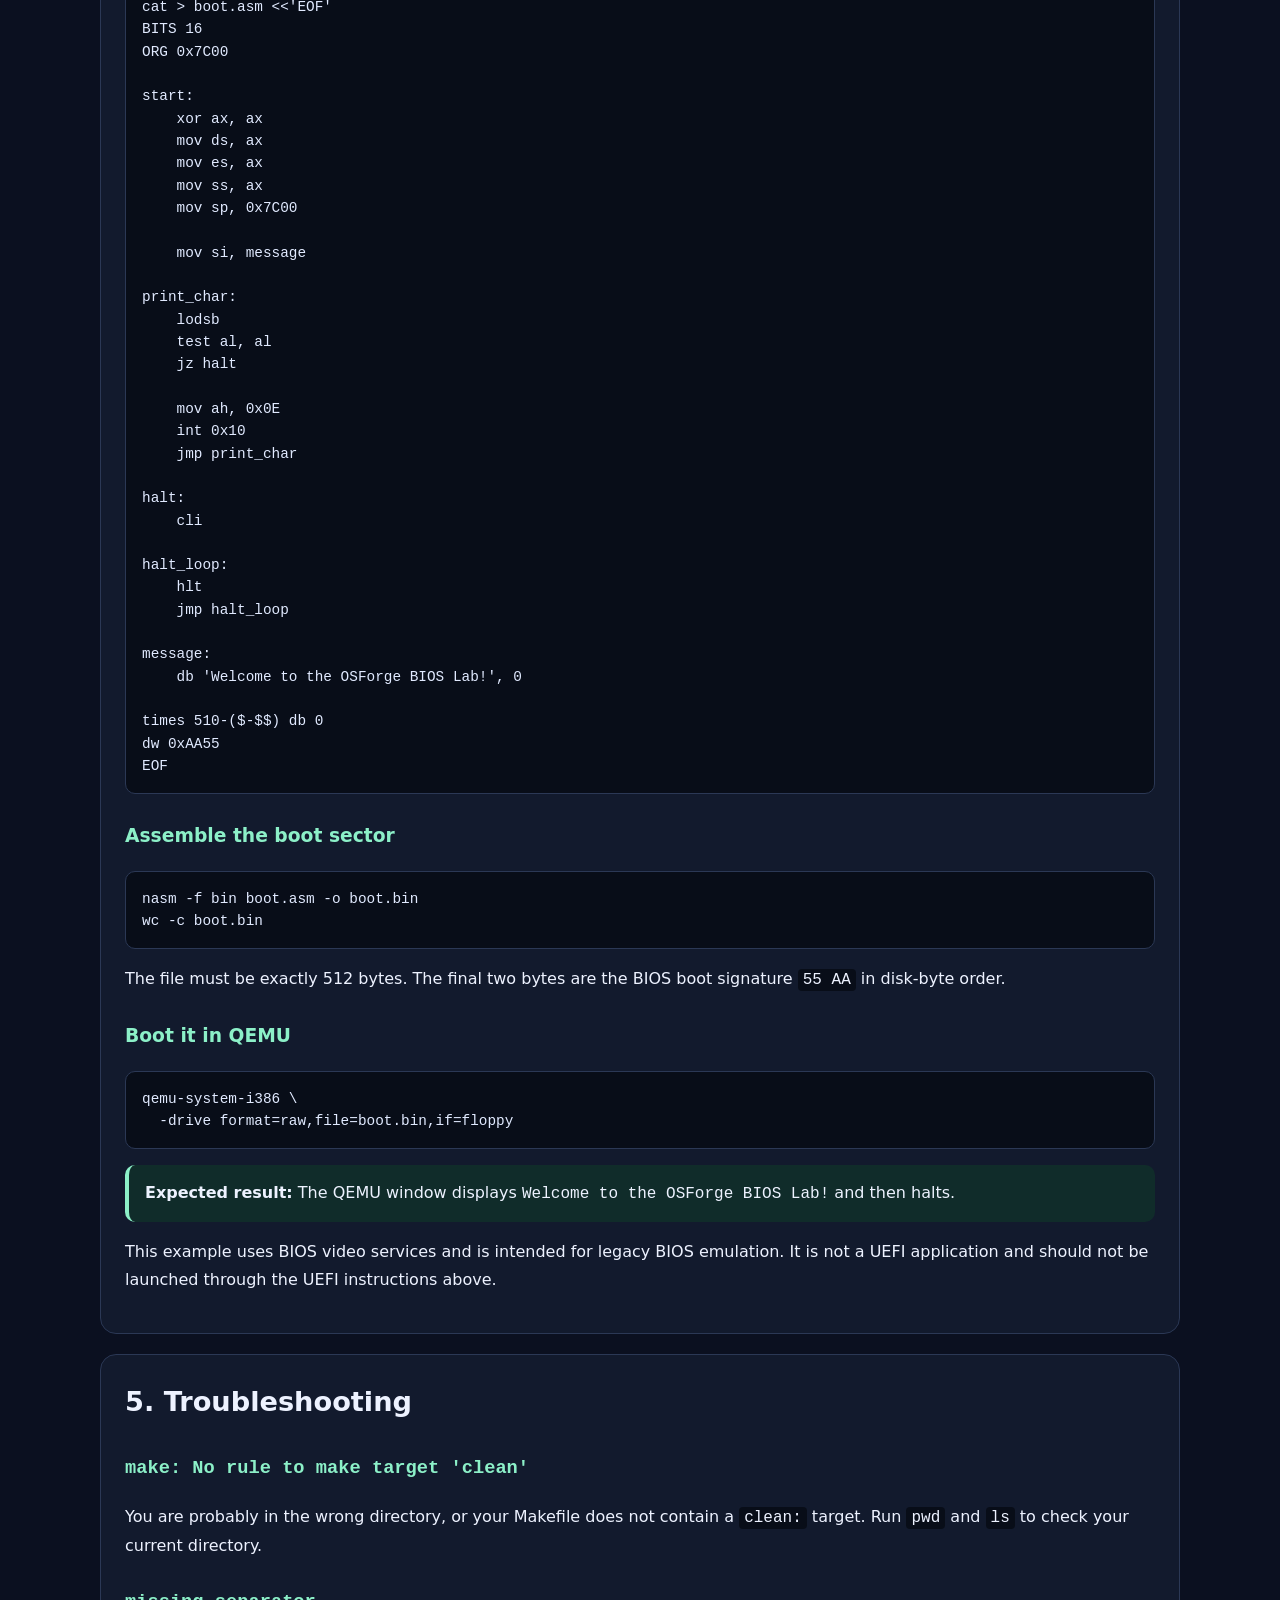
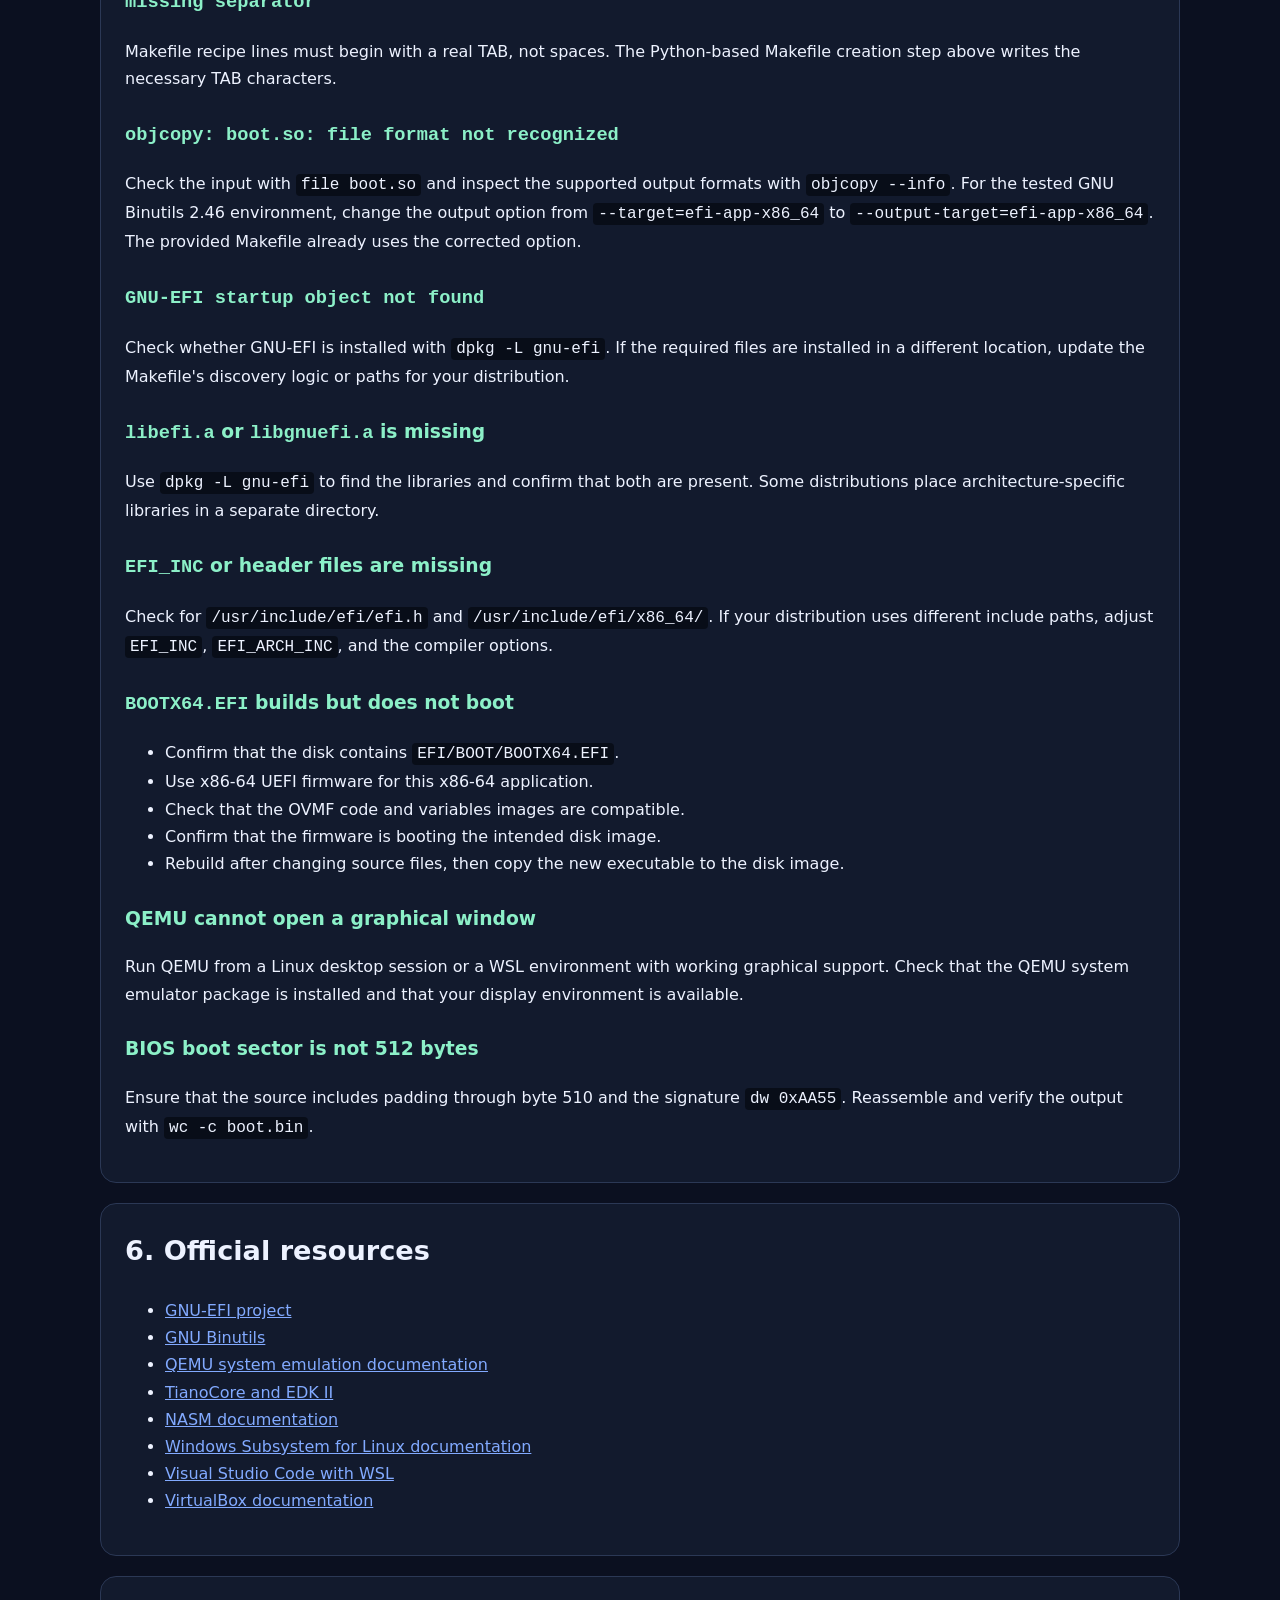
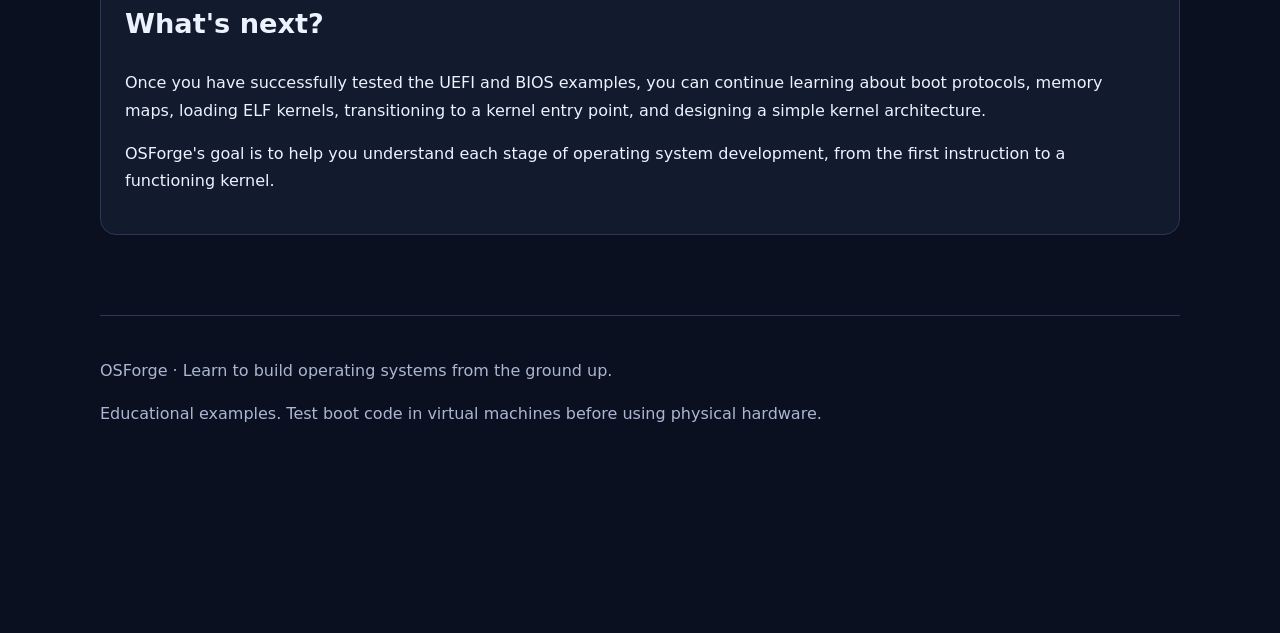
==== commit 62aa1070: "Update print statement from 'Hello' to 'Goodbye'" ====
--- a/efi-bootloader.html
+++ b/efi-bootloader.html
@@ -1,176 +1,451 @@
+ 
 <!DOCTYPE html>
 <html lang="en">
 <head>
   <meta charset="UTF-8">
   <meta name="viewport" content="width=device-width, initial-scale=1.0">
-  <meta name="description" content="OSForge UEFI and BIOS bootloader development tutorial using Ubuntu, Debian, WSL, VS Code, and QEMU.">
-  <title>UEFI &amp; BIOS Bootloader Lab | OSForge</title>
-  <link rel="stylesheet" href="styles.css">
+  <meta name="description" content="OSForge guide to building, compiling, and testing UEFI applications and BIOS boot sectors on Linux, Ubuntu, Debian, and WSL.">
+  <title>UEFI & BIOS Bootloader Lab | OSForge</title>
+
   <style>
-    .lab-container {
-      width: min(100% - 32px, 1000px);
+    :root {
+      color-scheme: dark;
+      --bg: #0b1020;
+      --panel: #121a2d;
+      --panel2: #19243b;
+      --text: #edf2ff;
+      --muted: #aab6d3;
+      --accent: #82aaff;
+      --accent2: #8cf0c8;
+      --border: #2b3855;
+      --warning: #ffd58a;
+      --code: #080d18;
+    }
+
+    * {
+      box-sizing: border-box;
+    }
+
+    html {
+      scroll-behavior: smooth;
+    }
+
+    body {
+      margin: 0;
+      background: var(--bg);
+      color: var(--text);
+      font-family: system-ui, -apple-system, BlinkMacSystemFont, "Segoe UI", sans-serif;
+      line-height: 1.7;
+    }
+
+    a {
+      color: var(--accent);
+    }
+
+    a:hover {
+      color: var(--accent2);
+    }
+
+    header {
+      padding: 38px 20px;
+      border-bottom: 1px solid var(--border);
+      background: linear-gradient(135deg, #111a30, #172c43);
+    }
+
+    .header-inner,
+    main,
+    footer {
+      width: min(1080px, calc(100% - 32px));
       margin: 0 auto;
-      padding: 28px 0 60px;
-    }
-    .lab-hero, .lab-section {
-      padding: 24px;
-      border: 1px solid var(--border-color, #303746);
-      border-radius: 14px;
-      background: var(--card-bg, #151b27);
-      margin-bottom: 24px;
-    }
-    .lab-hero { padding: 32px; }
-    .lab-hero h1 { margin-top: 0; }
-    .lab-section { scroll-margin-top: 24px; }
-    .lab-section h2 { margin-top: 0; }
-    .lab-section h3 { margin-top: 26px; }
-    .lab-container pre {
-      padding: 16px;
-      overflow-x: auto;
-      border-radius: 9px;
-      background: #0b1020;
-      color: #e4ecff;
-      border: 1px solid #293247;
-      white-space: pre;
-    }
-    .lab-container code {
-      font-family: Consolas, "Courier New", monospace;
-      font-size: .92em;
-    }
-    .lab-container p, .lab-container li { line-height: 1.7; }
-    .lab-note, .lab-warning {
-      padding: 14px 16px;
-      border-radius: 6px;
-      margin: 18px 0;
-    }
-    .lab-note {
-      border-left: 4px solid #7c8cff;
-      background: var(--note-bg, #20283a);
-    }
-    .lab-warning {
-      border-left: 4px solid #f0ad4e;
-      background: var(--note-bg, #20283a);
-    }
-    .lab-nav {
+    }
+
+    .brand {
+      font-size: 0.9rem;
+      font-weight: 800;
+      letter-spacing: 0.18em;
+      text-transform: uppercase;
+      color: var(--accent2);
+    }
+
+    h1 {
+      margin: 10px 0;
+      font-size: clamp(2rem, 6vw, 3.5rem);
+      line-height: 1.12;
+    }
+
+    h2 {
+      margin-top: 0;
+      font-size: 1.7rem;
+    }
+
+    h3 {
+      margin-top: 1.6rem;
+      color: var(--accent2);
+    }
+
+    .subtitle {
+      max-width: 760px;
+      color: var(--muted);
+      font-size: 1.1rem;
+    }
+
+    nav {
       display: flex;
       flex-wrap: wrap;
       gap: 10px;
+      margin-top: 24px;
+    }
+
+    nav a {
+      padding: 8px 13px;
+      border: 1px solid var(--border);
+      border-radius: 10px;
+      text-decoration: none;
+      background: #0b1020;
+    }
+
+    main {
+      padding: 28px 0 60px;
+    }
+
+    section,
+    .panel {
       margin: 20px 0;
-    }
-    .lab-nav a {
+      padding: 24px;
+      border: 1px solid var(--border);
+      border-radius: 16px;
+      background: var(--panel);
+    }
+
+    .grid {
+      display: grid;
+      grid-template-columns: repeat(auto-fit, minmax(min(100%, 260px), 1fr));
+      gap: 16px;
+    }
+
+    .grid > article {
+      padding: 18px;
+      border: 1px solid var(--border);
+      border-radius: 12px;
+      background: var(--panel2);
+    }
+
+    .muted {
+      color: var(--muted);
+    }
+
+    .success,
+    .warning {
+      padding: 14px 16px;
+      margin: 16px 0;
+      border-radius: 10px;
+    }
+
+    .success {
+      border-left: 4px solid var(--accent2);
+      background: #102c2a;
+    }
+
+    .warning {
+      border-left: 4px solid var(--warning);
+      background: #302718;
+    }
+
+    pre {
+      overflow-x: auto;
+      padding: 16px;
+      border: 1px solid var(--border);
+      border-radius: 10px;
+      background: var(--code);
+      color: #e1eaff;
+      line-height: 1.55;
+      font-size: 0.9rem;
+      tab-size: 4;
+    }
+
+    code {
+      font-family: Consolas, "Cascadia Code", "Liberation Mono", monospace;
+    }
+
+    p code,
+    li code {
+      padding: 2px 5px;
+      border-radius: 4px;
+      background: var(--code);
+      overflow-wrap: anywhere;
+    }
+
+    .step {
       display: inline-block;
-      padding: 10px 15px;
-      border-radius: 8px;
-      text-decoration: none;
-      border: 1px solid var(--border-color, #303746);
-    }
-    .lab-container a { overflow-wrap: anywhere; }
-    .lab-checklist li { margin: 8px 0; }
+      margin-bottom: 8px;
+      color: var(--accent);
+      font-size: 0.8rem;
+      font-weight: 800;
+      letter-spacing: 0.1em;
+      text-transform: uppercase;
+    }
+
+    .table-wrap {
+      overflow-x: auto;
+    }
+
+    table {
+      width: 100%;
+      border-collapse: collapse;
+      margin: 16px 0;
+    }
+
+    th,
+    td {
+      padding: 10px;
+      border: 1px solid var(--border);
+      text-align: left;
+      vertical-align: top;
+    }
+
+    th {
+      background: var(--panel2);
+    }
+
+    footer {
+      padding: 25px 0 40px;
+      border-top: 1px solid var(--border);
+      color: var(--muted);
+    }
+
+    @media (max-width: 600px) {
+      section,
+      .panel {
+        padding: 17px;
+      }
+
+      pre {
+        font-size: 0.8rem;
+      }
+    }
   </style>
 </head>
+
 <body>
-  <header class="site-header">
-    <div class="container">
-      <a class="logo" href="index.html">OSForge</a>
-      <nav aria-label="Main navigation">
-        <a href="index.html">Home</a>
-        <a href="start.html">Get Started</a>
-        <a href="planner.html">OS Planner</a>
-        <a href="linux-kernel.html">Linux Kernel</a>
-        <a href="efi-bootloader.html" aria-current="page">Bootloaders</a>
-        <a href="demos.html">Demo OSes</a>
-        <a href="glossary.html">Glossary</a>
+  <header>
+    <div class="header-inner">
+      <div class="brand">OSForge · Operating System Development</div>
+      <h1>UEFI &amp; BIOS Bootloader Lab</h1>
+      <p class="subtitle">
+        Learn how computers start operating systems. Build a UEFI application,
+        assemble a BIOS boot sector, and test both in a virtual machine.
+      </p>
+
+      <nav aria-label="Page navigation">
+        <a href="#overview">Overview</a>
+        <a href="#setup">Setup</a>
+        <a href="#uefi">UEFI Lab</a>
+        <a href="#qemu">UEFI Testing</a>
+        <a href="#bios">BIOS Lab</a>
+        <a href="#troubleshooting">Troubleshooting</a>
+        <a href="#resources">Resources</a>
       </nav>
     </div>
   </header>
 
-  <main class="lab-container">
-    <section class="lab-hero">
-      <p>OSFORGE DEVELOPMENT LAB</p>
-      <h1>UEFI &amp; BIOS Bootloader Lab</h1>
-      <p>Learn how to build and test a UEFI application and a legacy BIOS boot sector using Ubuntu, Debian, WSL, Visual Studio Code, and QEMU.</p>
-      <div class="lab-nav">
-        <a href="#uefi">UEFI tutorial</a>
-        <a href="#bios">BIOS tutorial</a>
-        <a href="#troubleshooting">Troubleshooting</a>
+  <main>
+    <section id="overview">
+      <h2>What you'll build</h2>
+
+      <div class="grid">
+        <article>
+          <h3>UEFI application</h3>
+          <p>
+            Compile a 64-bit EFI application named
+            <code>BOOTX64.EFI</code> using GCC and GNU-EFI.
+          </p>
+        </article>
+
+        <article>
+          <h3>UEFI virtual machine</h3>
+          <p>
+            Place the application on a FAT disk image and run it using
+            QEMU and OVMF firmware.
+          </p>
+        </article>
+
+        <article>
+          <h3>Legacy BIOS boot sector</h3>
+          <p>
+            Write a 16-bit assembly boot sector, assemble it with NASM,
+            and test it with QEMU.
+          </p>
+        </article>
       </div>
-      <div class="lab-note">
-        <strong>What you'll build:</strong> a UEFI application named
-        <code>BOOTX64.EFI</code> and a 512-byte BIOS boot sector named
-        <code>boot.bin</code>. These introductory examples do not yet load a separate OS kernel.
+
+      <div class="warning">
+        <strong>Important distinction:</strong> A UEFI application and a BIOS
+        boot sector are different executable formats. UEFI firmware loads
+        EFI applications from a supported filesystem; legacy BIOS loads a
+        boot sector from a boot device. The two labs use separate workflows.
       </div>
+
+      <p>
+        These labs are educational starting points. A working bootloader
+        does not automatically provide a complete operating system, memory
+        manager, process scheduler, device drivers, or graphical interface.
+      </p>
     </section>
 
-    <section class="lab-section" id="setup">
+    <section id="setup">
       <h2>1. Set up your development environment</h2>
-      <p>Use Ubuntu, Debian, or Ubuntu running under Windows Subsystem for Linux (WSL).</p>
-
-      <h3>Install the tools</h3>
+
+      <p>
+        These instructions target Ubuntu, Debian, or Ubuntu running through
+        Windows Subsystem for Linux (WSL). The package names and firmware
+        paths can vary by distribution.
+      </p>
+
+      <h3>Install the development tools</h3>
+
       <pre><code>sudo apt update
-sudo apt install build-essential binutils nasm git make 
-  qemu-system-x86 ovmf gnu-efi mtools dosfstools python3</code></pre>
-
-      <h3>Using WSL on Windows</h3>
-      <p>In Windows PowerShell, install Ubuntu if necessary:</p>
-      <pre><code>wsl --install Ubuntu</code></pre>
-      <p>Restart if requested, launch Ubuntu, and finish its initial setup. Install Visual Studio Code on Windows and add Microsoft's WSL extension. From the Ubuntu terminal, open your current Linux directory with:</p>
-      <pre><code>code .</code></pre>
-
-      <div class="lab-warning">
-        Run Linux commands in the Ubuntu/Debian terminal, not directly in PowerShell. Keep this project inside your Linux home directory.
+sudo apt install build-essential binutils gcc make gnu-efi nasm 
+  qemu-system-x86 ovmf dosfstools mtools python3</code></pre>
+
+      <p>The main tools are:</p>
+
+      <div class="table-wrap">
+        <table>
+          <thead>
+            <tr>
+              <th>Tool</th>
+              <th>Purpose</th>
+            </tr>
+          </thead>
+          <tbody>
+            <tr>
+              <td>GCC</td>
+              <td>Compiles C source code.</td>
+            </tr>
+            <tr>
+              <td>GNU LD</td>
+              <td>Links object files into a shared ELF object for the GNU-EFI workflow.</td>
+            </tr>
+            <tr>
+              <td>GNU objcopy</td>
+              <td>Converts the linked ELF object into an EFI-compatible PE/COFF executable.</td>
+            </tr>
+            <tr>
+              <td>GNU-EFI</td>
+              <td>Provides EFI headers, startup objects, libraries, and linker scripts.</td>
+            </tr>
+            <tr>
+              <td>NASM</td>
+              <td>Assembles the legacy BIOS boot sector.</td>
+            </tr>
+            <tr>
+              <td>QEMU</td>
+              <td>Runs a virtual computer for testing.</td>
+            </tr>
+            <tr>
+              <td>OVMF</td>
+              <td>Provides UEFI firmware for QEMU.</td>
+            </tr>
+            <tr>
+              <td>mtools / dosfstools</td>
+              <td>Creates and populates a FAT disk image without needing a physical disk.</td>
+            </tr>
+          </tbody>
+        </table>
       </div>
+
+      <h3>Using Visual Studio Code</h3>
+
+      <ol>
+        <li>Install Visual Studio Code on Windows or Linux.</li>
+        <li>For WSL, install Microsoft's WSL extension.</li>
+        <li>Open your project directory in the WSL environment.</li>
+        <li>Run build commands in the Ubuntu/WSL terminal, not a separate Windows terminal.</li>
+      </ol>
+
+      <p>
+        Keep the source files in the same environment where the compiler and
+        build tools are installed. For this tutorial, the working directory
+        will be <code>~/osforge-bootlab</code>.
+      </p>
     </section>
 
-    <section class="lab-section" id="uefi">
-      <h2>2. UEFI bootloader tutorial</h2>
-      <p>UEFI applications run under UEFI firmware. On x86-64 removable-media boot, the standard fallback path is <code>EFI/BOOT/BOOTX64.EFI</code> on a supported FAT filesystem.</p>
-
-      <h3>Step 1 — Create the project directory</h3>
+    <section id="uefi">
+      <h2>2. UEFI lab: build an EFI application</h2>
+
+      <p>
+        UEFI applications are commonly stored as PE/COFF files. On x86-64
+        systems, the standard removable-media boot path is
+        <code>EFI/BOOT/BOOTX64.EFI</code>.
+      </p>
+
+      <h3>Create the project directory</h3>
+
       <pre><code>mkdir -p ~/osforge-bootlab/uefi
-cd ~/osforge-bootlab/uefi
-pwd</code></pre>
-      <p>The displayed path should end in <code>osforge-bootlab/uefi</code>. Create both files in this directory.</p>
-
-      <h3>Step 2 — Create <code>main.c</code></h3>
-      <p>Copy and run the entire block, including the final <code>EOF</code> line:</p>
+cd ~/osforge-bootlab/uefi</code></pre>
+
+      <h3>Create <code>main.c</code></h3>
+
+      <p>
+        This minimal application prints a message and waits for a key.
+        It uses GNU-EFI's UEFI interfaces.
+      </p>
+
       <pre><code>cat &gt; main.c &lt;&lt;'EOF'
 #include &lt;efi.h&gt;
 #include &lt;efilib.h&gt;
 
 EFI_STATUS EFIAPI efi_main(
-    EFI_HANDLE image_handle,
-    EFI_SYSTEM_TABLE *system_table
+    EFI_HANDLE ImageHandle,
+    EFI_SYSTEM_TABLE *SystemTable
 ) {
-    InitializeLib(image_handle, system_table);
-
-    Print(L"OSForge UEFI Bootloader Lab\r\n");
-    Print(L"UEFI application started successfully.\r\n");
-    Print(L"Next step: load a kernel image.\r\n");
+    InitializeLib(ImageHandle, SystemTable);
+
+    Print(L"Welcome to the OSForge UEFI Lab!\r\n");
+    Print(L"Your EFI application has started successfully.\r\n");
+    Print(L"Press any key to exit.\r\n");
+
+    SystemTable-&gt;ConIn-&gt;Reset(SystemTable-&gt;ConIn, FALSE);
+
+    EFI_INPUT_KEY Key;
+    while (SystemTable-&gt;ConIn-&gt;ReadKeyStroke(
+        SystemTable-&gt;ConIn, &amp;Key
+    ) == EFI_NOT_READY) {
+        SystemTable-&gt;BootServices-&gt;Stall(10000);
+    }
 
     return EFI_SUCCESS;
 }
 EOF</code></pre>
-      <p>Verify the source file:</p>
-      <pre><code>ls -l main.c</code></pre>
-
-      <h3>Step 3 — Check GNU-EFI</h3>
-      <pre><code>dpkg -L gnu-efi | grep -E \
-'crt0-efi-x86_64.o|elf_x86_64_efi.lds|libefi.a|libgnuefi.a'</code></pre>
-      <p>If the files are not listed, try:</p>
-      <pre><code>sudo apt update
-sudo apt install --reinstall gnu-efi</code></pre>
-
-      <h3>Step 4 — Generate the <code>Makefile</code> safely</h3>
-      <div class="lab-warning">
-        <strong>Important fix:</strong> GNU Make requires a real TAB at the beginning of each recipe line. If an editor changes tabs to spaces, the build fails with <code>missing separator</code>. Instead of typing or pasting a Makefile with fragile indentation, use Python to generate it correctly.
-      </div>
-      <p>Make sure you are still in <code>~/osforge-bootlab/uefi</code>. Run this entire command block in the Ubuntu terminal:</p>
-      <pre><code>cd ~/osforge-bootlab/uefi
-
-python3 - &lt;&lt;'PY'
+
+      <h3>Locate the GNU-EFI build files</h3>
+
+      <p>
+        GNU-EFI files are not installed at exactly the same paths on every
+        distribution. These commands discover the installed paths.
+      </p>
+
+      <pre><code>dpkg -L gnu-efi | grep 'crt0-efi-x86_64.o'
+dpkg -L gnu-efi | grep 'elf_x86_64_efi.lds'
+dpkg -L gnu-efi | grep '/libefi.a'</code></pre>
+
+      <p>
+        If the commands return no results, check that the
+        <code>gnu-efi</code> package installed successfully.
+      </p>
+
+      <h3>Create the Makefile safely</h3>
+
+      <p>
+        Makefiles require actual TAB characters at the beginning of recipe
+        lines. To avoid editor or copy-and-paste whitespace problems, use
+        Python to write the file.
+      </p>
+
+      <pre><code>python3 - &lt;&lt;'PY'
 from pathlib import Path
 
-content = """CC = gcc
+content = r'''CC = gcc
 LD = ld
 OBJCOPY = objcopy
 
@@ -188,94 +463,218 @@
 all: check BOOTX64.EFI
 
 check:
-\t@test -f "$(EFI_CRT)" || (echo "ERROR: GNU-EFI startup object not found."; exit 1)
-\t@test -f "$(EFI_LDS)" || (echo "ERROR: GNU-EFI linker script not found."; exit 1)
-\t@test -f "$(EFI_LIBDIR)/libefi.a" || (echo "ERROR: libefi.a not found."; exit 1)
-\t@test -f "$(EFI_LIBDIR)/libgnuefi.a" || (echo "ERROR: libgnuefi.a not found."; exit 1)
-\t@test -f main.c || (echo "ERROR: main.c is missing."; exit 1)
+	@test -f "$(EFI_CRT)" || (echo "ERROR: GNU-EFI startup object not found."; exit 1)
+	@test -f "$(EFI_LDS)" || (echo "ERROR: GNU-EFI linker script not found."; exit 1)
+	@test -f "$(EFI_LIBDIR)/libefi.a" || (echo "ERROR: libefi.a not found."; exit 1)
+	@test -f "$(EFI_LIBDIR)/libgnuefi.a" || (echo "ERROR: libgnuefi.a not found."; exit 1)
+	@test -f main.c || (echo "ERROR: main.c is missing."; exit 1)
 
 main.o: main.c
-\t$(CC) $(CFLAGS) -c main.c -o main.o
+	$(CC) $(CFLAGS) -c main.c -o main.o
 
 boot.so: main.o
-\t$(LD) -nostdlib -znocombreloc -T "$(EFI_LDS)" -shared -Bsymbolic "$(EFI_CRT)" main.o -L"$(EFI_LIBDIR)" -lefi -lgnuefi -o boot.so
+	$(LD) -nostdlib -znocombreloc -T "$(EFI_LDS)" -shared -Bsymbolic "$(EFI_CRT)" main.o -L"$(EFI_LIBDIR)" -lefi -lgnuefi -o boot.so
 
 BOOTX64.EFI: boot.so
-\t$(OBJCOPY) -j .text -j .sdata -j .data -j .dynamic -j .dynsym -j .rel -j .rela -j .reloc --target=efi-app-x86_64 boot.so BOOTX64.EFI
+	$(OBJCOPY) -j .text -j .sdata -j .data -j .dynamic -j .dynsym -j .rel -j .rela -j .reloc --output-target=efi-app-x86_64 boot.so BOOTX64.EFI
 
 clean:
-\trm -f main.o boot.so BOOTX64.EFI
-"""
-
-Path("Makefile").write_text(content, encoding="utf-8")
+	rm -f main.o boot.so BOOTX64.EFI
+'''
+
+Path("Makefile").write_text(content, encoding="utf-8", newline="\n")
 print("Makefile created with real TAB characters.")
 PY</code></pre>
 
-      <p>The Python command writes the Makefile into the current directory and inserts literal TAB characters for every command recipe. You do not need to type any TABs yourself.</p>
-
-      <h3>Step 5 — Verify and build</h3>
-      <p>First verify that both files exist:</p>
-      <pre><code>cd ~/osforge-bootlab/uefi
-ls -la</code></pre>
-      <p>You should see <code>main.c</code> and <code>Makefile</code>. Check that Make can read the build rules:</p>
-      <pre><code>make -n</code></pre>
-      <p>Then build:</p>
+      <h3>Build the EFI application</h3>
+
       <pre><code>make clean
 make</code></pre>
-      <p>If successful, verify the output:</p>
-      <pre><code>ls -l BOOTX64.EFI
-file BOOTX64.EFI</code></pre>
-
-      <div class="lab-note">
-        <strong>Expected result:</strong> a file named <code>BOOTX64.EFI</code>. If the build reports a missing GNU-EFI file or another linker error, use the troubleshooting section below.
+
+      <div class="success">
+        <strong>Verified build fix: GNU Binutils 2.46</strong>
+        <p>
+          The OSForge lab was tested with GNU Binutils 2.46. In that
+          environment, using <code>--target=efi-app-x86_64</code> caused
+          <code>objcopy</code> to reject the ELF input with
+          <code>file format not recognized</code>.
+        </p>
+        <p>
+          The working command uses
+          <code>--output-target=efi-app-x86_64</code> instead. The input
+          remains <code>boot.so</code>, and the output becomes
+          <code>BOOTX64.EFI</code>.
+        </p>
+        <p>
+          This is a verified fix for the toolchain used in this lab; other
+          binutils versions may behave differently.
+        </p>
       </div>
 
-      <h3>Step 6 — Create a FAT disk image</h3>
-      <p>Run these commands from the UEFI project directory after the build succeeds:</p>
-      <pre><code>mkdir -p esp/EFI/BOOT
-cp BOOTX64.EFI esp/EFI/BOOT/BOOTX64.EFI
-
-dd if=/dev/zero of=uefi.img bs=1M count=64
-mkfs.fat -F 32 uefi.img
-mcopy -i uefi.img -s esp/EFI ::/</code></pre>
-
-      <h3>Step 7 — Find UEFI firmware for QEMU</h3>
-      <pre><code>find /usr/share/OVMF /usr/share/ovmf \
-  -type f 2&gt;/dev/null</code></pre>
-      <p>Look for the x86-64 firmware code image, often called <code>OVMF_CODE.fd</code>. Some installations also provide a variable-store template called <code>OVMF_VARS.fd</code>. If present, copy the variable template to your project directory using its actual path:</p>
-      <pre><code>cp /PATH/TO/OVMF_VARS.fd ./OVMF_VARS.fd</code></pre>
-      <p>Replace the example path with the path found on your system. Start QEMU with the real firmware paths:</p>
-      <pre><code>qemu-system-x86_64 
+      <h3>Verify the result</h3>
+
+      <pre><code>file BOOTX64.EFI</code></pre>
+
+      <p>For the tested environment, the output was:</p>
+
+      <pre><code>BOOTX64.EFI: PE32+ executable for EFI (application), x86-64 (stripped to external PDB), 6 sections</code></pre>
+
+      <p>
+        This confirms that the output is recognized as a 64-bit EFI
+        application. It does not yet prove that the firmware can execute
+        it, so continue to the virtual-machine test.
+      </p>
+    </section>
+
+    <section id="qemu">
+      <h2>3. Test the UEFI application in QEMU</h2>
+
+      <p>
+        This lab creates a virtual FAT disk image containing the standard
+        UEFI fallback boot path. It does not require a physical USB drive.
+      </p>
+
+      <h3>Step A — Find your OVMF firmware</h3>
+
+      <pre><code>find /usr/share -iname '*OVMF*' 2&gt;/dev/null</code></pre>
+
+      <p>
+        Look for a firmware code image, often named something similar to
+        <code>OVMF_CODE.fd</code> or <code>OVMF_CODE_4M.fd</code>.
+        Some distributions provide separate firmware files for writable
+        UEFI variables, such as <code>OVMF_VARS.fd</code>.
+      </p>
+
+      <p>
+        Do not assume that every machine uses the same path. The next
+        commands use variables so you can enter the paths that actually
+        exist on your system.
+      </p>
+
+      <h3>Step B — Create the virtual FAT disk</h3>
+
+      <p>
+        Run these commands from the UEFI project directory, where
+        <code>BOOTX64.EFI</code> exists.
+      </p>
+
+      <pre><code>cd ~/osforge-bootlab/uefi
+
+truncate -s 64M uefi.img
+mkfs.vfat uefi.img
+
+mmd -i uefi.img ::/EFI
+mmd -i uefi.img ::/EFI/BOOT
+
+mcopy -i uefi.img BOOTX64.EFI ::/EFI/BOOT/BOOTX64.EFI
+
+mdir -i uefi.img ::/EFI/BOOT</code></pre>
+
+      <p>
+        The last command should list <code>BOOTX64.EFI</code> on the
+        virtual FAT filesystem.
+      </p>
+
+      <h3>Step C — Start QEMU with UEFI firmware</h3>
+
+      <p>
+        Set <code>OVMF_CODE</code> to the actual firmware-code path discovered
+        earlier. If your firmware uses a matching variables image, set
+        <code>OVMF_VARS_TEMPLATE</code> to its actual path as well.
+      </p>
+
+      <pre><code># Replace this example path with your real firmware path.
+OVMF_CODE="/usr/share/OVMF/OVMF_CODE_4M.fd"
+
+# Check that the chosen file exists.
+test -f "$OVMF_CODE" &amp;&amp; echo "Firmware code found"</code></pre>
+
+      <p>
+        If a matching writable variables template is available, use it to
+        create a private copy for this virtual machine:
+      </p>
+
+      <pre><code># Replace this example path with the actual variables template.
+OVMF_VARS_TEMPLATE="/usr/share/OVMF/OVMF_VARS_4M.fd"
+
+test -f "$OVMF_VARS_TEMPLATE" &amp;&amp; 
+  cp "$OVMF_VARS_TEMPLATE" ./OVMF_VARS.fd</code></pre>
+
+      <p>
+        If your distribution provides different filenames or does not
+        provide a variables template, use the appropriate files from its
+        installed OVMF package. The code and variables images must be
+        compatible with each other.
+      </p>
+
+      <h3>Step D — Launch the virtual machine</h3>
+
+      <p>
+        If both files exist and are compatible, launch QEMU with:
+      </p>
+
+      <pre><code>qemu-system-x86_64 \
   -machine q35 
   -m 512 
-  -drive if=pflash,format=raw,readonly=on,file=/PATH/TO/OVMF_CODE.fd 
-  -drive if=pflash,format=raw,file=OVMF_VARS.fd 
-  -drive format=raw,file=uefi.img</code></pre>
-      <p>Replace <code>/PATH/TO/OVMF_CODE.fd</code> with the actual firmware path. If your distribution packages OVMF differently, follow its package documentation. WSL may require a supported graphical display setup to show the QEMU window.</p>
-
-      <h3>Step 8 — Build toward a real kernel loader</h3>
-      <ol>
-        <li>Locate and validate a kernel image.</li>
-        <li>Load the kernel into suitable memory.</li>
-        <li>Collect memory-map information and define a documented kernel handoff structure.</li>
-        <li>Call <code>ExitBootServices</code> correctly before taking over memory management.</li>
-        <li>Transfer control to the kernel entry point using the agreed calling convention.</li>
-      </ol>
-      <p>The current example only prints a message. It does not yet load a separate OS kernel.</p>
+  -drive if=pflash,format=raw,readonly=on,file="$OVMF_CODE" 
+  -drive if=pflash,format=raw,file=./OVMF_VARS.fd 
+  -drive format=raw,file=./uefi.img</code></pre>
+
+      <p>
+        This command expects the writable variables copy created in the
+        previous step. If you are using a distribution with a different
+        OVMF layout, adjust the firmware options to match its packaging.
+      </p>
+
+      <div class="success">
+        <strong>Expected result:</strong> QEMU starts a virtual computer,
+        UEFI firmware discovers the fallback boot path on the FAT disk,
+        and your EFI application displays the OSForge welcome message.
+        Press a key to exit the application.
+      </div>
+
+      <p>
+        If QEMU opens but returns to the firmware menu, confirm that the
+        disk contains <code>EFI/BOOT/BOOTX64.EFI</code>, that the firmware
+        is x86-64 UEFI, and that the EFI application was built successfully.
+      </p>
+
+      <h3>Optional: Use VirtualBox</h3>
+
+      <p>
+        You can also create a virtual machine in VirtualBox and enable EFI
+        in its system settings. Attach a disk image or virtual disk that
+        exposes a FAT EFI System Partition containing
+        <code>EFI/BOOT/BOOTX64.EFI</code>. VirtualBox configuration differs
+        by version, so verify the firmware setting and boot media before
+        testing.
+      </p>
+
+      <p>
+        On Windows with WSL, QEMU graphical windows require a working GUI
+        environment such as WSLg, or you can run QEMU in a supported Linux
+        desktop environment.
+      </p>
     </section>
 
-    <section class="lab-section" id="bios">
-      <h2>3. Legacy BIOS bootloader tutorial</h2>
-      <p>This lab creates a 512-byte BIOS boot sector using NASM. It prints a message using BIOS video services and then halts.</p>
-
-      <h3>Step 1 — Create the BIOS project</h3>
+    <section id="bios">
+      <h2>4. BIOS lab: create a boot sector</h2>
+
+      <p>
+        The BIOS lab is separate from the UEFI lab. It creates a 512-byte
+        boot sector for a legacy BIOS virtual machine.
+      </p>
+
+      <h3>Create the project directory</h3>
+
       <pre><code>mkdir -p ~/osforge-bootlab/bios
 cd ~/osforge-bootlab/bios</code></pre>
 
-      <h3>Step 2 — Create <code>boot.asm</code></h3>
+      <h3>Create <code>boot.asm</code></h3>
+
       <pre><code>cat &gt; boot.asm &lt;&lt;'EOF'
-bits 16
-org 0x7C00
+BITS 16
+ORG 0x7C00
 
 start:
     xor ax, ax
@@ -286,117 +685,198 @@
 
     mov si, message
 
-print_character:
+print_char:
     lodsb
     test al, al
-    jz finished
+    jz halt
 
     mov ah, 0x0E
     int 0x10
-    jmp print_character
-
-finished:
+    jmp print_char
+
+halt:
     cli
 
-halt:
+halt_loop:
     hlt
-    jmp halt
-
-message db 'OSForge BIOS Bootloader!', 13, 10
-        db 'The boot sector is running.', 0
-
-times 510 - ($ - $$) db 0
+    jmp halt_loop
+
+message:
+    db 'Welcome to the OSForge BIOS Lab!', 0
+
+times 510-($-$$) db 0
 dw 0xAA55
 EOF</code></pre>
 
-      <h3>Step 3 — Assemble the boot sector</h3>
+      <h3>Assemble the boot sector</h3>
+
       <pre><code>nasm -f bin boot.asm -o boot.bin
 wc -c boot.bin</code></pre>
-      <p>The expected size is exactly <code>512</code> bytes.</p>
-
-      <h3>Step 4 — Test in QEMU</h3>
+
+      <p>
+        The file must be exactly 512 bytes. The final two bytes are the
+        BIOS boot signature <code>55 AA</code> in disk-byte order.
+      </p>
+
+      <h3>Boot it in QEMU</h3>
+
       <pre><code>qemu-system-i386 \
-  -drive file=boot.bin,format=raw,if=floppy</code></pre>
-      <p>The virtual machine should display the message and halt. This is a bootable demonstration sector, not a full kernel loader. A full BIOS loader must read additional sectors and prepare the CPU environment required by the kernel.</p>
-
-      <div class="lab-note">
-        <strong>QEMU or VirtualBox?</strong> QEMU is convenient for rapid testing. VirtualBox can also be used, but select firmware that matches the lab: enable EFI for UEFI testing and disable EFI for legacy BIOS testing where supported.
+  -drive format=raw,file=boot.bin,if=floppy</code></pre>
+
+      <div class="success">
+        <strong>Expected result:</strong> The QEMU window displays
+        <code>Welcome to the OSForge BIOS Lab!</code> and then halts.
       </div>
+
+      <p>
+        This example uses BIOS video services and is intended for legacy
+        BIOS emulation. It is not a UEFI application and should not be
+        launched through the UEFI instructions above.
+      </p>
     </section>
 
-    <section class="lab-section" id="troubleshooting">
-      <h2>4. Troubleshooting</h2>
-
-      <h3><code>No targets specified and no makefile found</code></h3>
-      <p>Make cannot find a Makefile in the current directory. Return to the UEFI project directory and inspect its contents:</p>
-      <pre><code>cd ~/osforge-bootlab/uefi
-pwd
-ls -la</code></pre>
-      <p>If <code>Makefile</code> is missing, repeat Step 4. If it is named <code>Makefile.txt</code>, rename it:</p>
-      <pre><code>mv Makefile.txt Makefile</code></pre>
-
-      <h3><code>No rule to make target 'clean'</code></h3>
-      <p>Make found a file but it may not contain the correct rules. Recreate the Makefile using the Python command in Step 4, then run:</p>
-      <pre><code>make clean
-make</code></pre>
-
-      <h3><code>missing separator (did you mean TAB instead of spaces?)</code></h3>
-      <p>This means a Makefile recipe line starts with spaces instead of a literal TAB. Do not try to repair the indentation by hand. Repeat Step 4's Python command, which writes the tabs automatically.</p>
-
-      <h3><code>No rule to make target 'main.c'</code></h3>
-      <p>The C source file is missing from the project directory. Recreate it using Step 2, then verify it:</p>
-      <pre><code>ls -l main.c</code></pre>
-
-      <h3>GNU-EFI startup object, linker script, or library not found</h3>
-      <pre><code>dpkg -L gnu-efi | grep -E \
-'crt0-efi-x86_64.o|elf_x86_64_efi.lds|libefi.a|libgnuefi.a'</code></pre>
-      <p>If the Makefile's checks fail, the files may be installed in different locations or the package may be incomplete. Use the reported paths to adapt the Makefile for your distribution.</p>
-
-      <h3><code>gcc</code>, <code>ld</code>, or <code>nasm</code> not found</h3>
-      <pre><code>sudo apt update
-sudo apt install build-essential binutils nasm make gnu-efi python3</code></pre>
-
-      <h3><code>objcopy</code> does not support the EFI target</h3>
-      <pre><code>objcopy --info | grep -i efi</code></pre>
-      <p>If the EFI target is unavailable, the conversion step or binutils installation needs adjustment.</p>
-
-      <h3>QEMU cannot find the firmware</h3>
-      <pre><code>ls -l uefi.img
-find /usr/share/OVMF /usr/share/ovmf -type f 2&gt;/dev/null</code></pre>
-      <p>Use actual firmware paths from your system rather than the example paths above.</p>
+    <section id="troubleshooting">
+      <h2>5. Troubleshooting</h2>
+
+      <h3><code>make: No rule to make target 'clean'</code></h3>
+      <p>
+        You are probably in the wrong directory, or your Makefile does not
+        contain a <code>clean:</code> target. Run
+        <code>pwd</code> and <code>ls</code> to check your current directory.
+      </p>
+
+      <h3><code>missing separator</code></h3>
+      <p>
+        Makefile recipe lines must begin with a real TAB, not spaces.
+        The Python-based Makefile creation step above writes the necessary
+        TAB characters.
+      </p>
+
+      <h3><code>objcopy: boot.so: file format not recognized</code></h3>
+      <p>
+        Check the input with <code>file boot.so</code> and inspect the
+        supported output formats with <code>objcopy --info</code>.
+        For the tested GNU Binutils 2.46 environment, change the output
+        option from <code>--target=efi-app-x86_64</code> to
+        <code>--output-target=efi-app-x86_64</code>. The provided Makefile
+        already uses the corrected option.
+      </p>
+
+      <h3><code>GNU-EFI startup object not found</code></h3>
+      <p>
+        Check whether GNU-EFI is installed with
+        <code>dpkg -L gnu-efi</code>. If the required files are installed
+        in a different location, update the Makefile's discovery logic
+        or paths for your distribution.
+      </p>
+
+      <h3><code>libefi.a</code> or <code>libgnuefi.a</code> is missing</h3>
+      <p>
+        Use <code>dpkg -L gnu-efi</code> to find the libraries and confirm
+        that both are present. Some distributions place architecture-specific
+        libraries in a separate directory.
+      </p>
+
+      <h3><code>EFI_INC</code> or header files are missing</h3>
+      <p>
+        Check for <code>/usr/include/efi/efi.h</code> and
+        <code>/usr/include/efi/x86_64/</code>. If your distribution uses
+        different include paths, adjust <code>EFI_INC</code>,
+        <code>EFI_ARCH_INC</code>, and the compiler options.
+      </p>
+
+      <h3><code>BOOTX64.EFI</code> builds but does not boot</h3>
+      <ul>
+        <li>Confirm that the disk contains <code>EFI/BOOT/BOOTX64.EFI</code>.</li>
+        <li>Use x86-64 UEFI firmware for this x86-64 application.</li>
+        <li>Check that the OVMF code and variables images are compatible.</li>
+        <li>Confirm that the firmware is booting the intended disk image.</li>
+        <li>Rebuild after changing source files, then copy the new executable to the disk image.</li>
+      </ul>
+
+      <h3>QEMU cannot open a graphical window</h3>
+      <p>
+        Run QEMU from a Linux desktop session or a WSL environment with
+        working graphical support. Check that the QEMU system emulator
+        package is installed and that your display environment is available.
+      </p>
+
+      <h3>BIOS boot sector is not 512 bytes</h3>
+      <p>
+        Ensure that the source includes padding through byte 510 and the
+        signature <code>dw 0xAA55</code>. Reassemble and verify the output
+        with <code>wc -c boot.bin</code>.
+      </p>
     </section>
 
-    <section class="lab-section" id="checklist">
-      <h2>5. Completion checklist</h2>
-      <ul class="lab-checklist">
-        <li>Ubuntu, Debian, or WSL has the required tools installed.</li>
-        <li><code>main.c</code> and <code>Makefile</code> exist in the UEFI directory.</li>
-        <li>The Makefile was generated with real TAB characters.</li>
-        <li><code>make</code> produces <code>BOOTX64.EFI</code>.</li>
-        <li>The FAT image contains <code>EFI/BOOT/BOOTX64.EFI</code>.</li>
-        <li>The UEFI application is tested with QEMU and OVMF.</li>
-        <li>The BIOS example assembles to exactly 512 bytes.</li>
-        <li>The BIOS example boots in QEMU.</li>
+    <section id="resources">
+      <h2>6. Official resources</h2>
+
+      <ul>
+        <li>
+          <a href="https://www.gnu.org/software/efi/" target="_blank" rel="noopener noreferrer">
+            GNU-EFI project
+          </a>
+        </li>
+        <li>
+          <a href="https://www.gnu.org/software/binutils/" target="_blank" rel="noopener noreferrer">
+            GNU Binutils
+          </a>
+        </li>
+        <li>
+          <a href="https://www.qemu.org/docs/master/system/" target="_blank" rel="noopener noreferrer">
+            QEMU system emulation documentation
+          </a>
+        </li>
+        <li>
+          <a href="https://www.tianocore.org/" target="_blank" rel="noopener noreferrer">
+            TianoCore and EDK II
+          </a>
+        </li>
+        <li>
+          <a href="https://www.nasm.us/doc/" target="_blank" rel="noopener noreferrer">
+            NASM documentation
+          </a>
+        </li>
+        <li>
+          <a href="https://learn.microsoft.com/en-us/windows/wsl/" target="_blank" rel="noopener noreferrer">
+            Windows Subsystem for Linux documentation
+          </a>
+        </li>
+        <li>
+          <a href="https://code.visualstudio.com/docs/remote/wsl" target="_blank" rel="noopener noreferrer">
+            Visual Studio Code with WSL
+          </a>
+        </li>
+        <li>
+          <a href="https://www.virtualbox.org/manual/" target="_blank" rel="noopener noreferrer">
+            VirtualBox documentation
+          </a>
+        </li>
       </ul>
     </section>
 
-    <section class="lab-section" id="resources">
-      <h2>6. Official resources</h2>
-      <ul>
-        <li><a href="https://ubuntu.com/wsl/docs/stable/howto/install-ubuntu-wsl2/" target="_blank" rel="noopener noreferrer">Install Ubuntu on WSL</a></li>
-        <li><a href="https://learn.microsoft.com/windows/wsl/tutorials/wsl-vscode" target="_blank" rel="noopener noreferrer">Use VS Code with WSL</a></li>
-        <li><a href="https://sourceforge.net/projects/gnu-efi/" target="_blank" rel="noopener noreferrer">GNU-EFI project</a></li>
-        <li><a href="https://www.gnu.org/software/grub/manual/grub/" target="_blank" rel="noopener noreferrer">GNU GRUB manual</a></li>
-        <li><a href="https://www.qemu.org/docs/master/" target="_blank" rel="noopener noreferrer">QEMU documentation</a></li>
-      </ul>
-      <p><a href="index.html">Return to OSForge home</a></p>
+    <section>
+      <h2>What's next?</h2>
+
+      <p>
+        Once you have successfully tested the UEFI and BIOS examples, you can
+        continue learning about boot protocols, memory maps, loading ELF
+        kernels, transitioning to a kernel entry point, and designing a
+        simple kernel architecture.
+      </p>
+
+      <p>
+        OSForge's goal is to help you understand each stage of operating
+        system development, from the first instruction to a functioning
+        kernel.
+      </p>
     </section>
   </main>
 
-  <footer class="site-footer">
-    <div class="container">
-      <p>OSForge — Build your own operating-system foundations.</p>
-    </div>
+  <footer>
+    <p>OSForge · Learn to build operating systems from the ground up.</p>
+    <p>Educational examples. Test boot code in virtual machines before using physical hardware.</p>
   </footer>
 </body>
 </html>
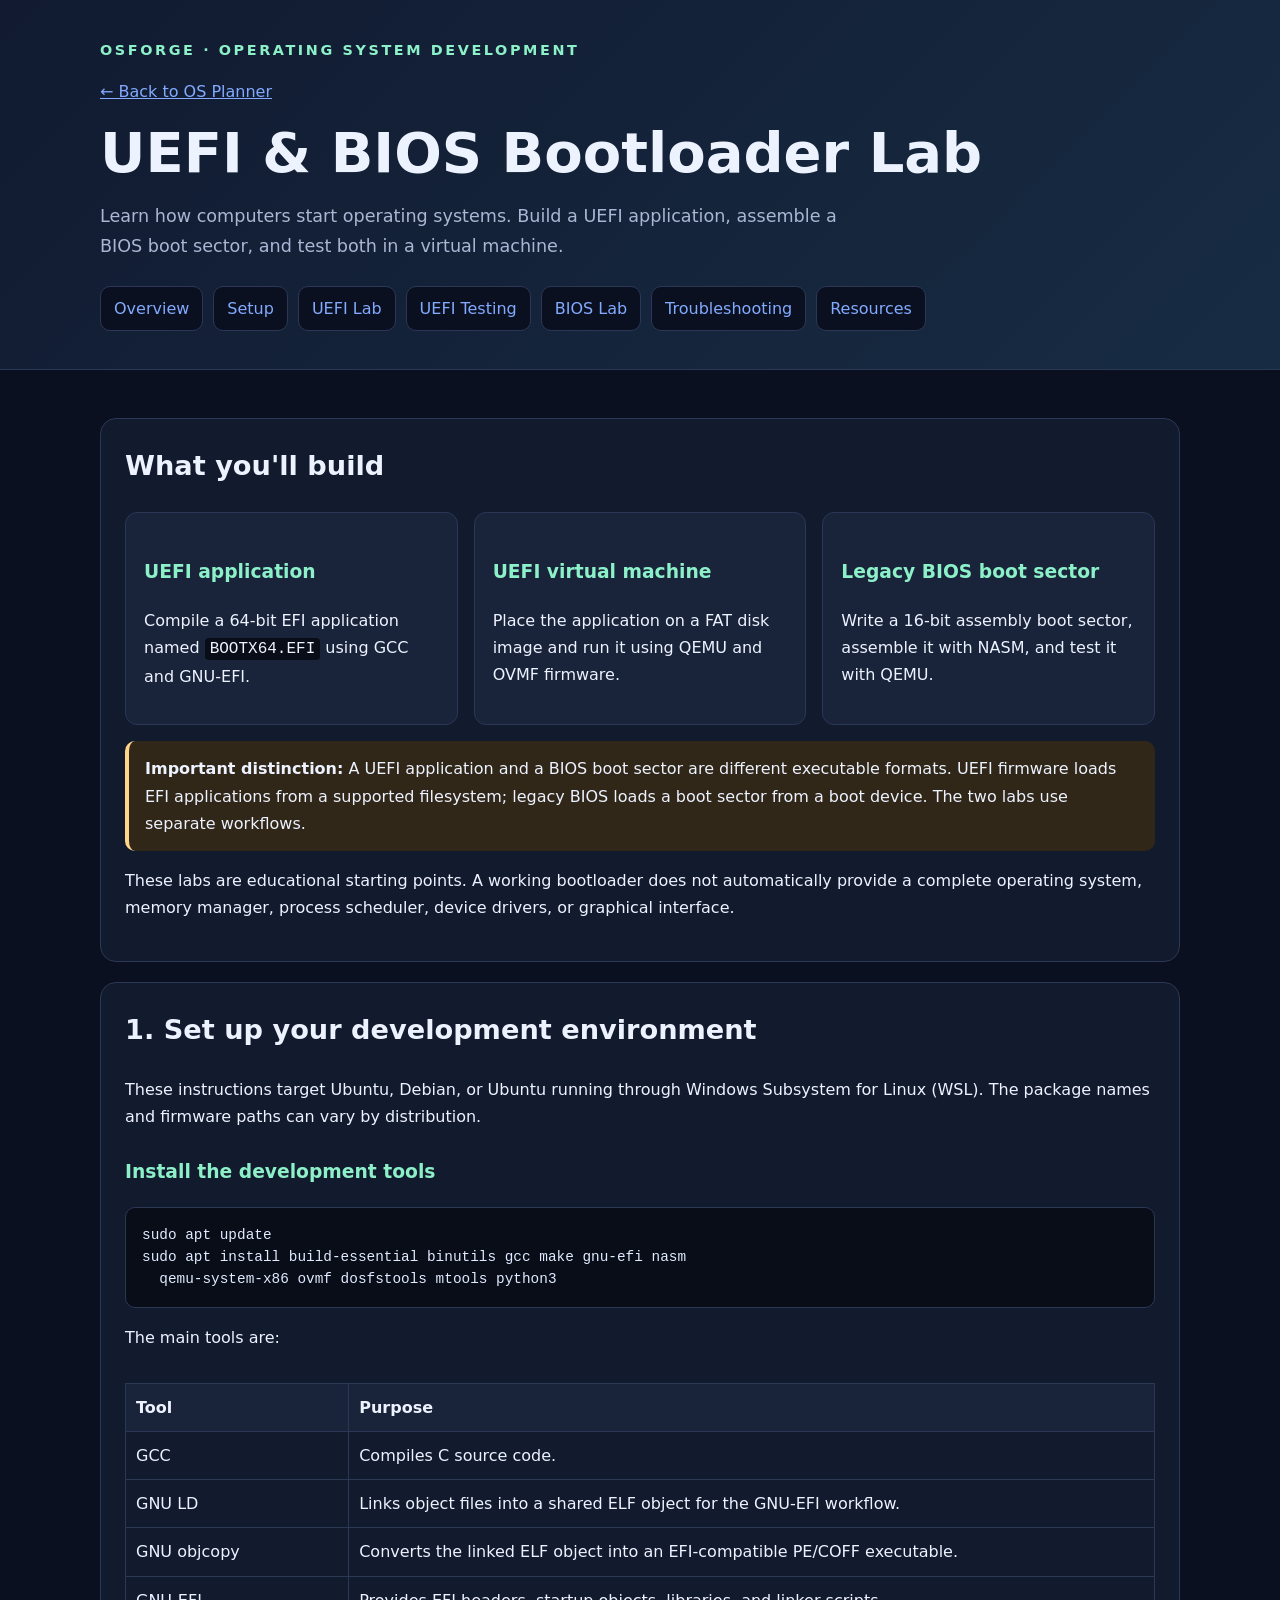
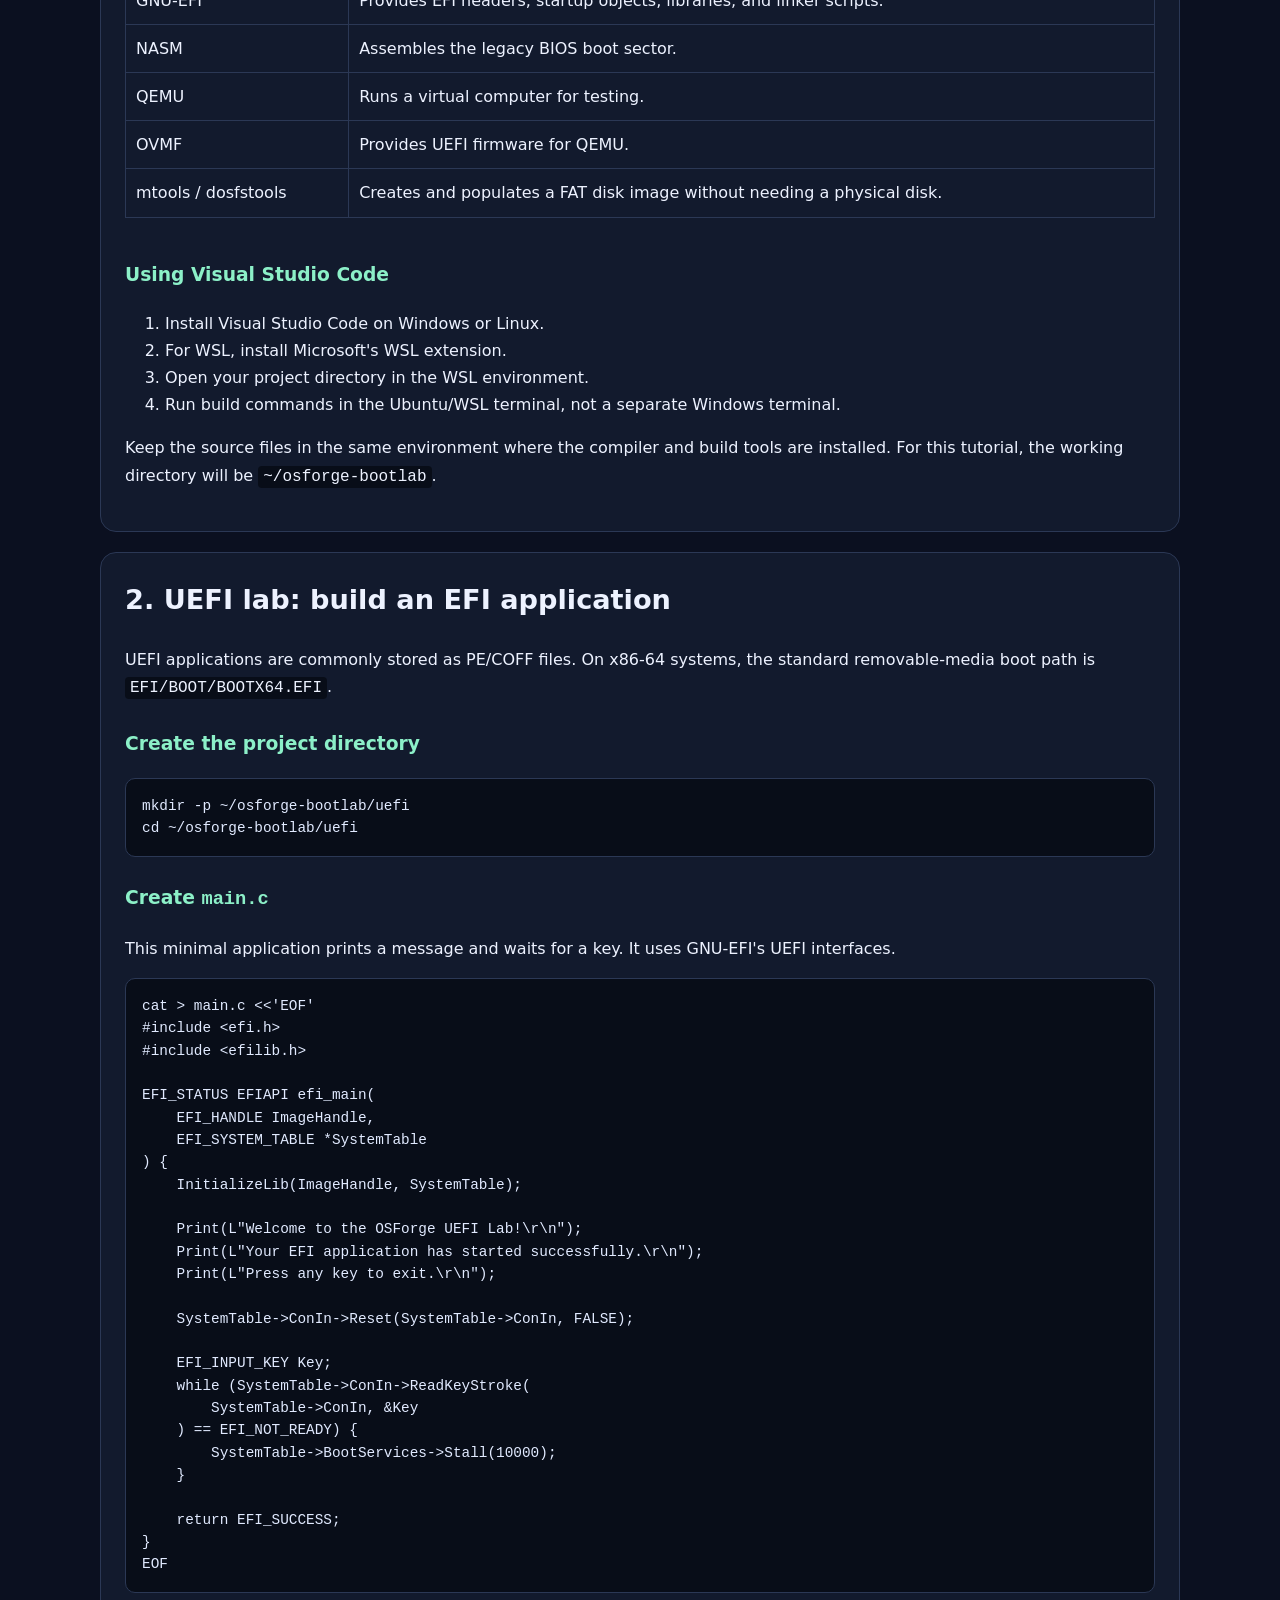
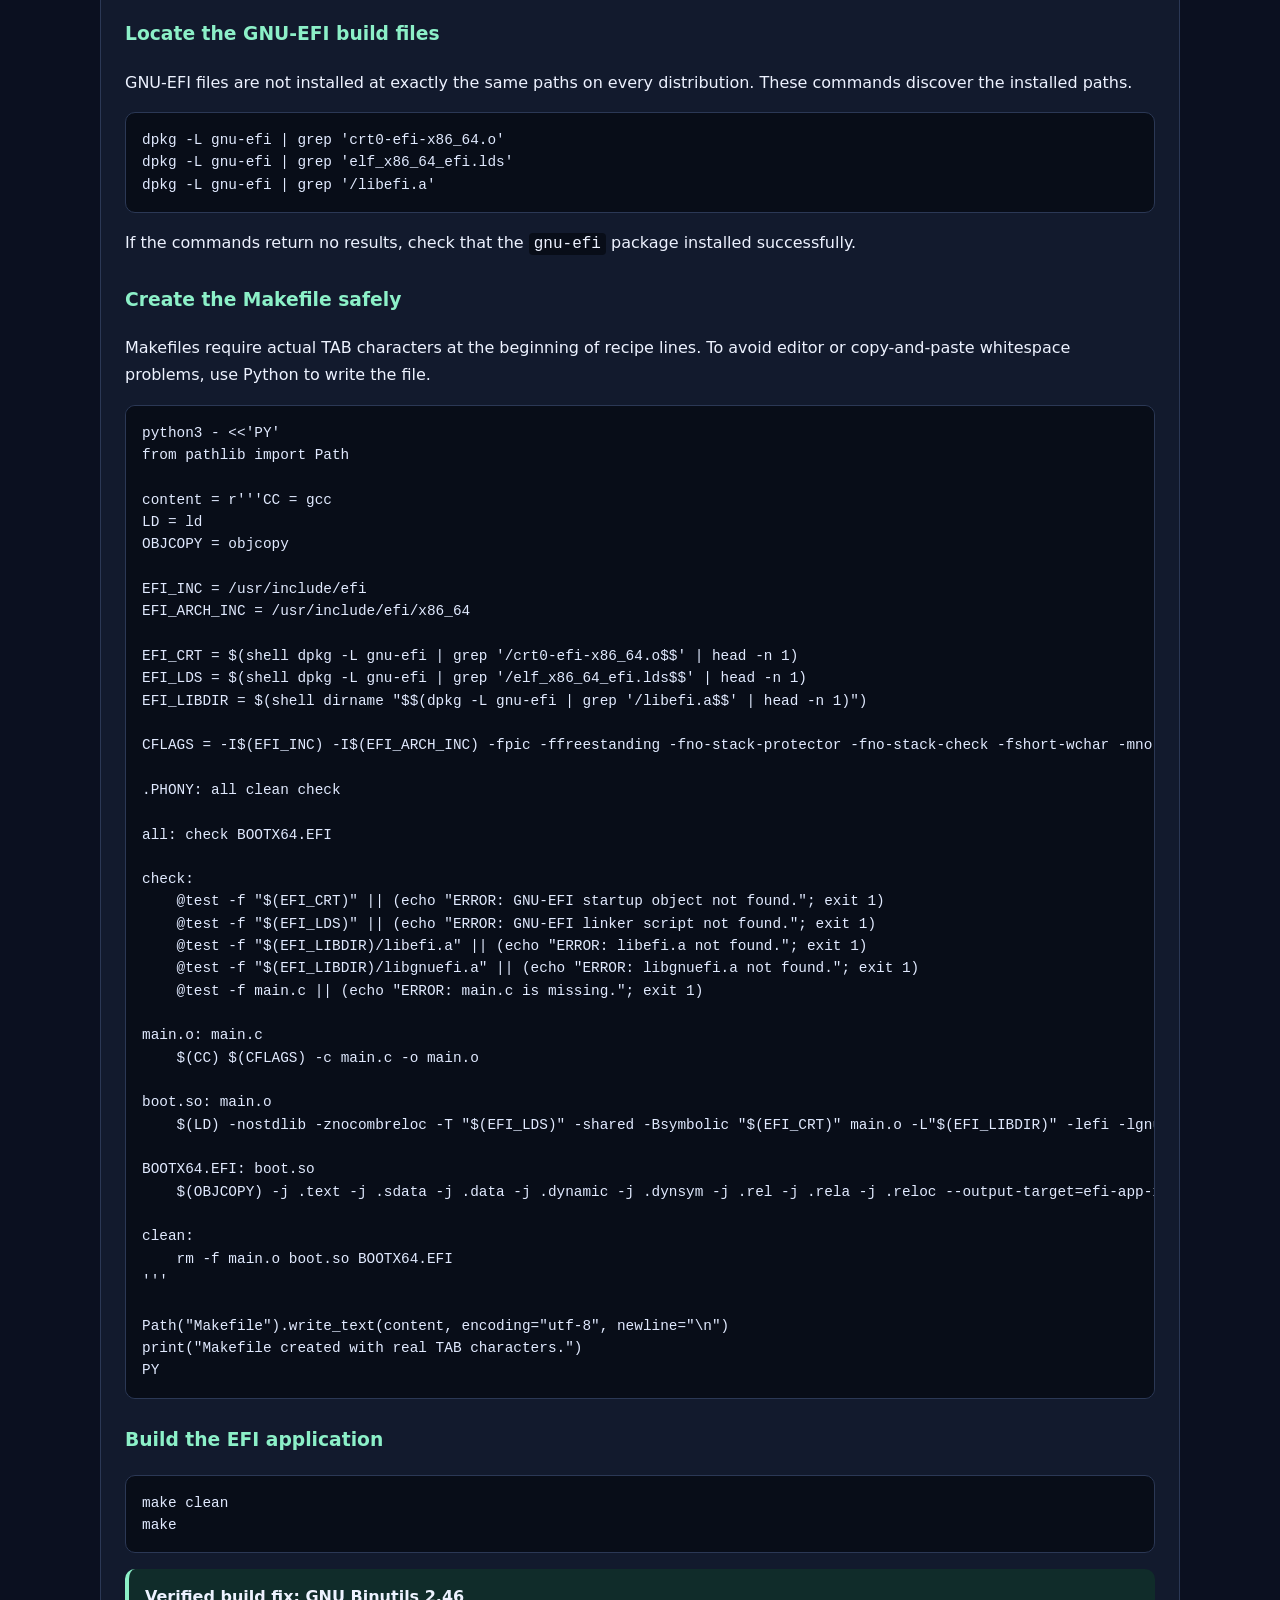
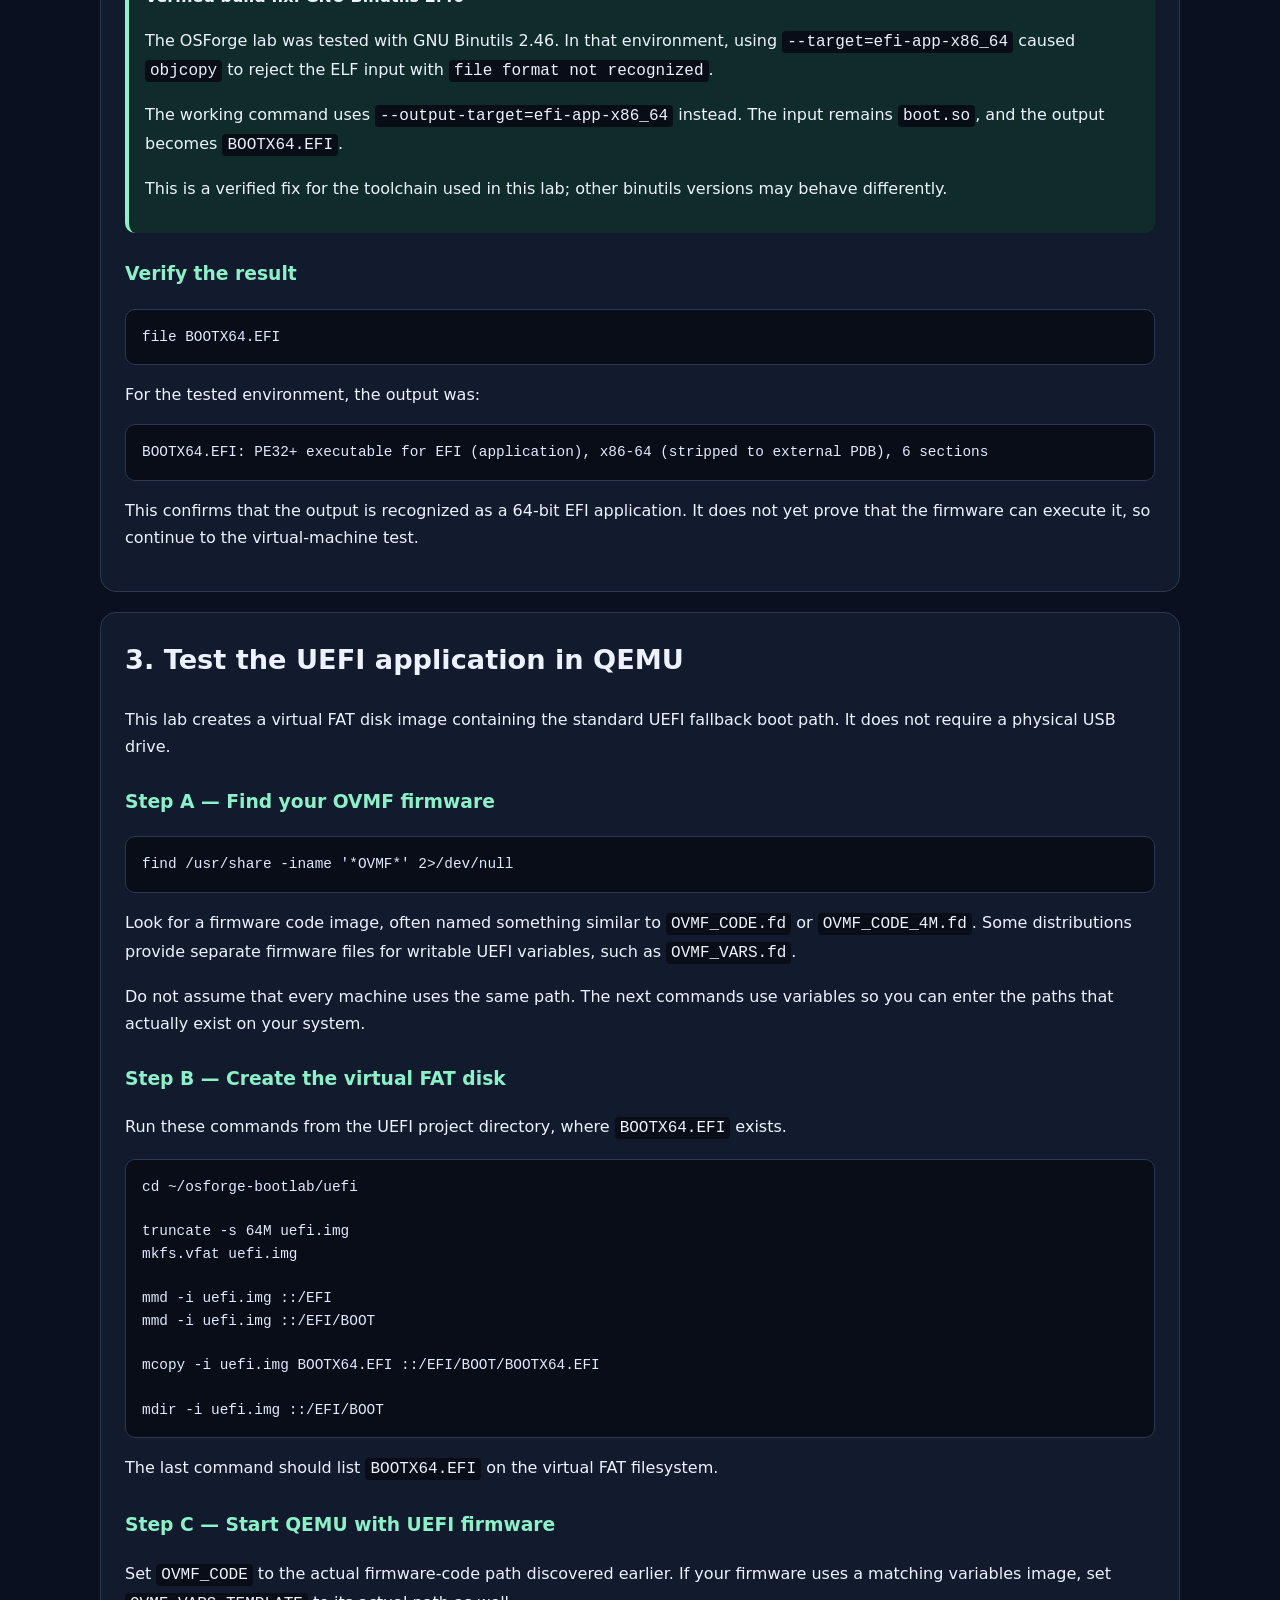
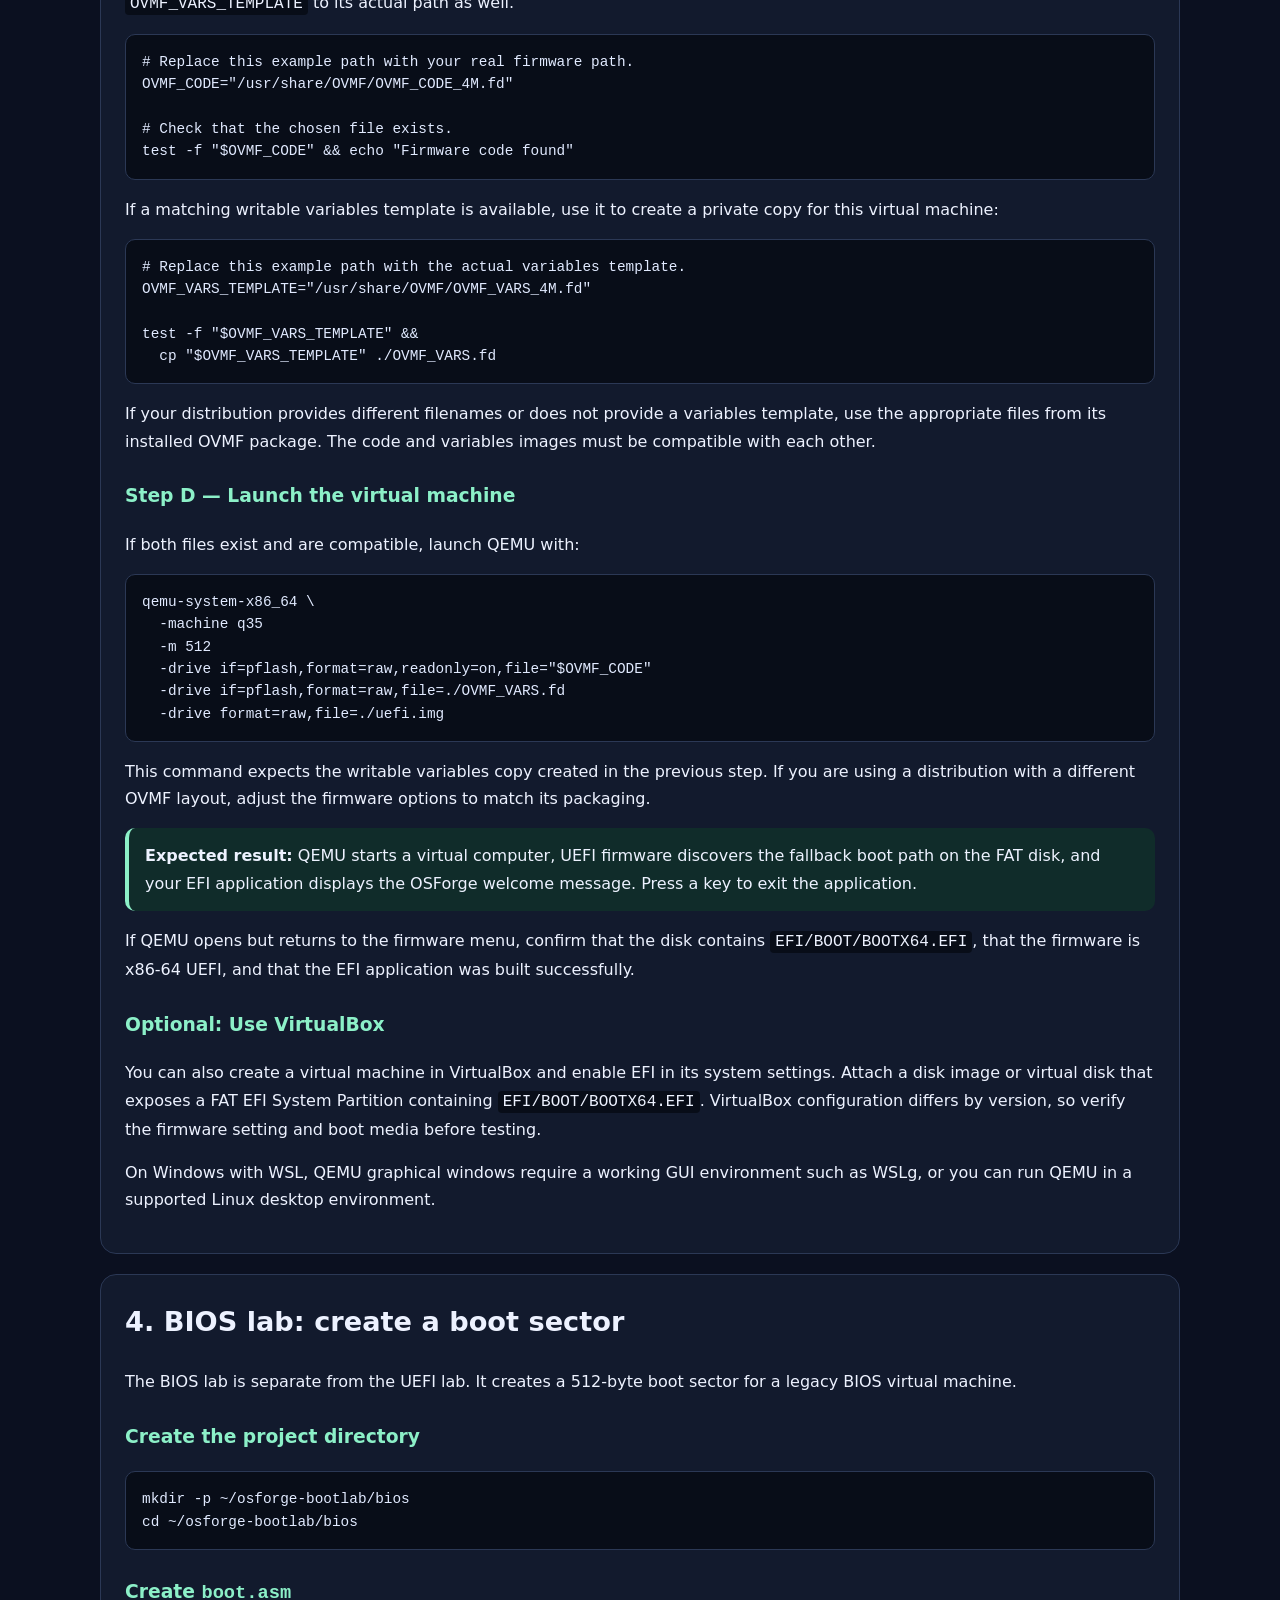
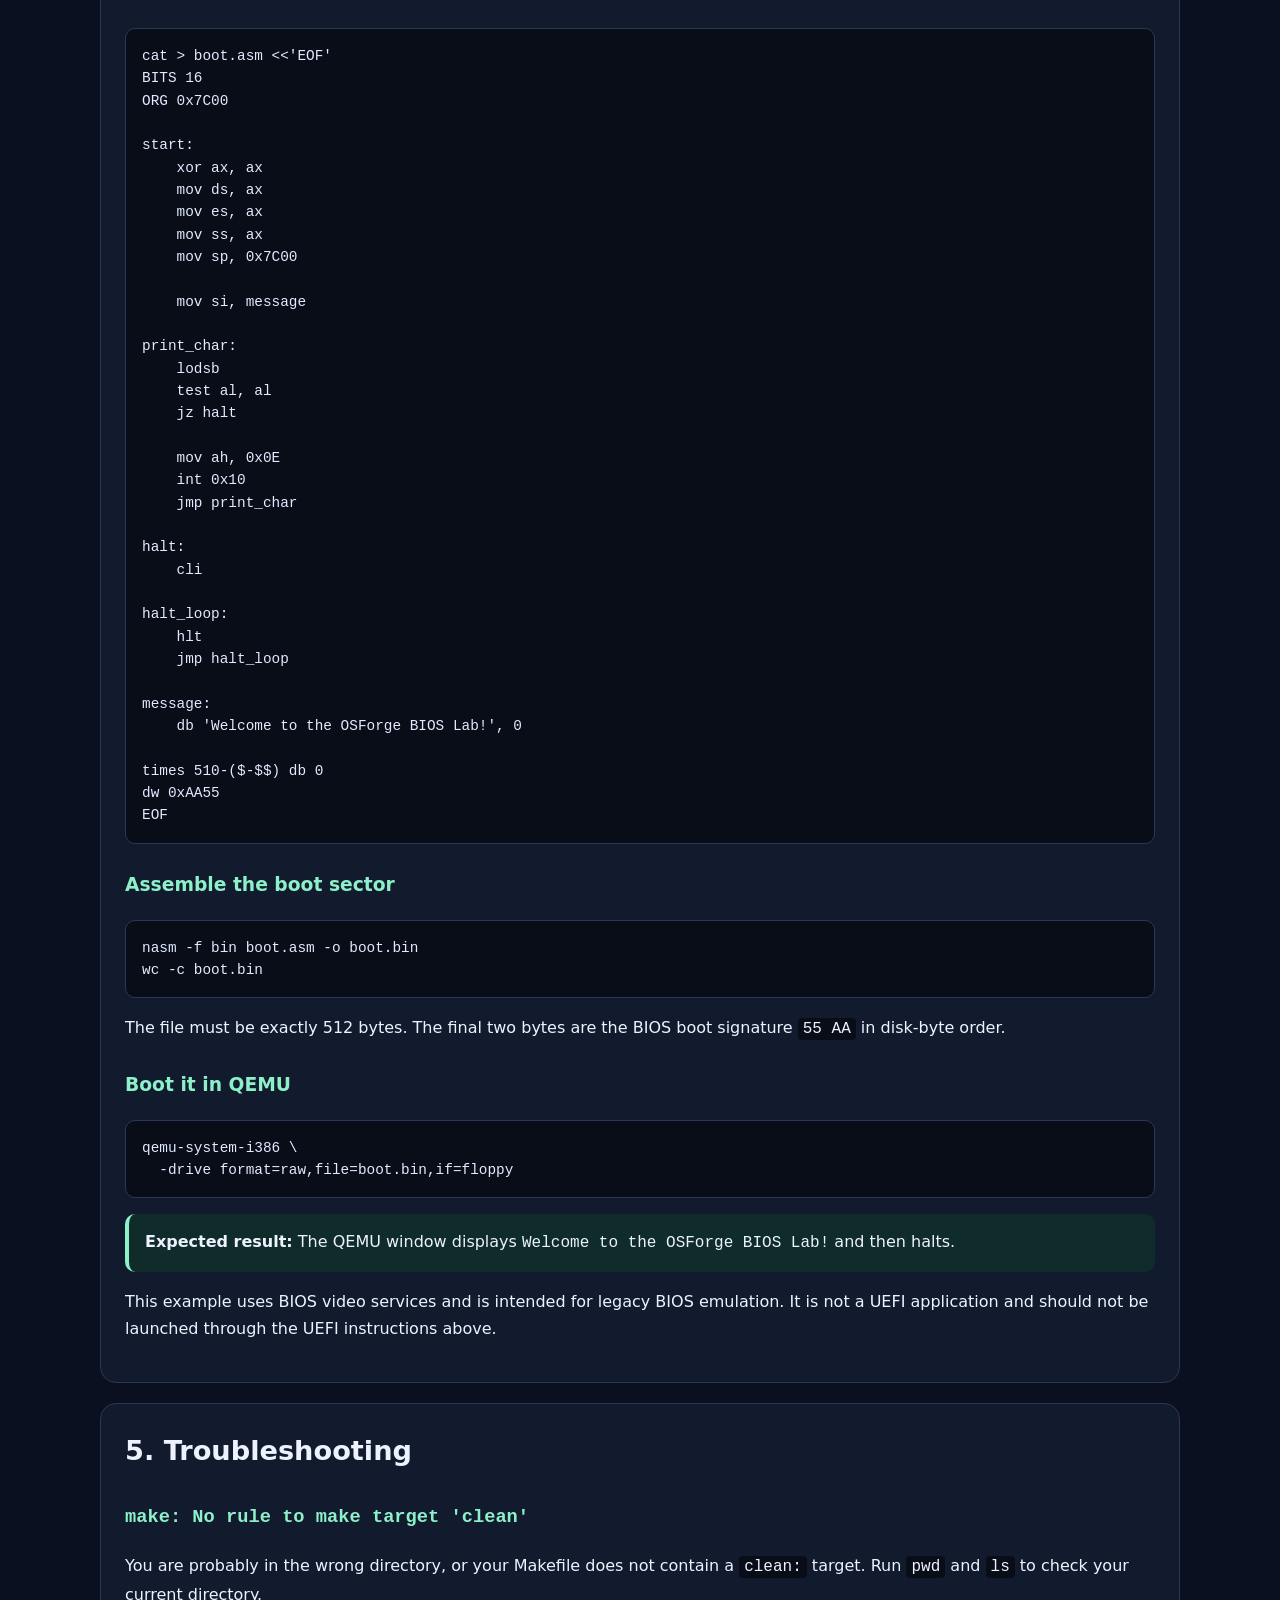
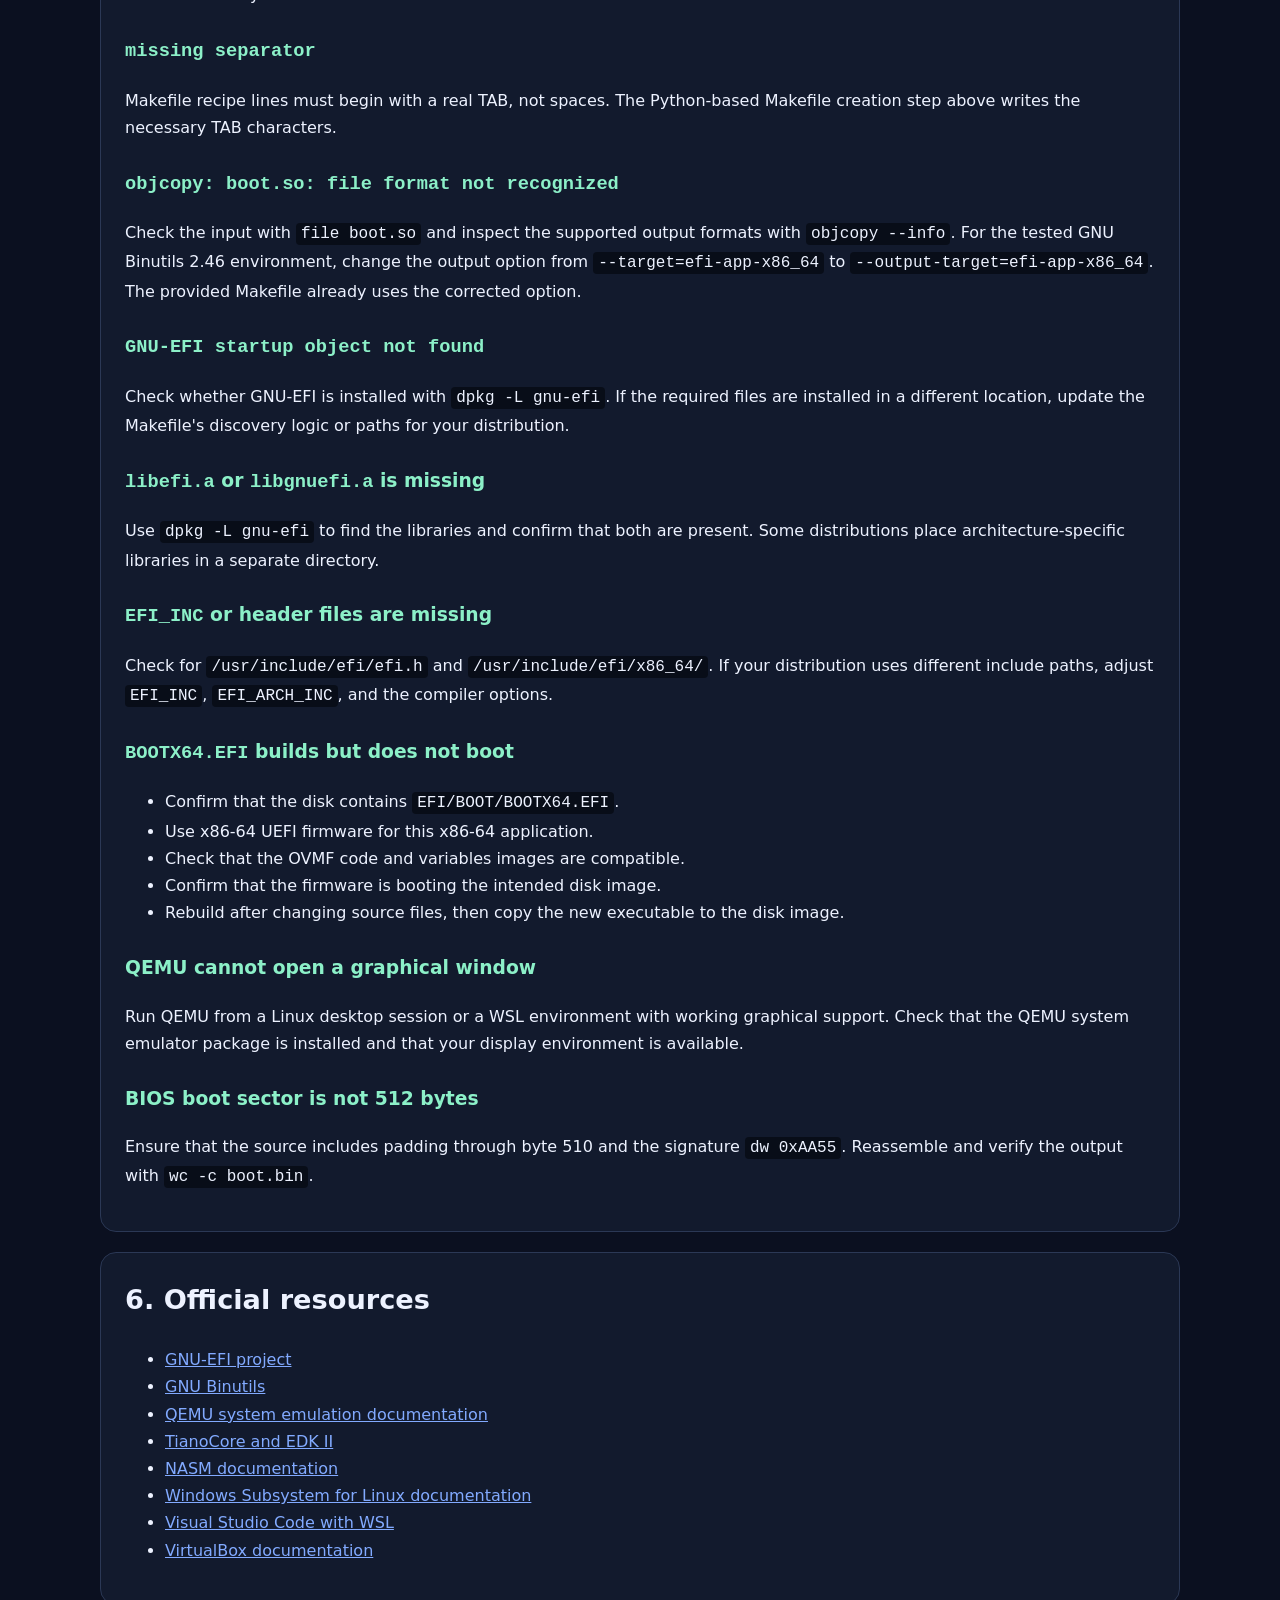
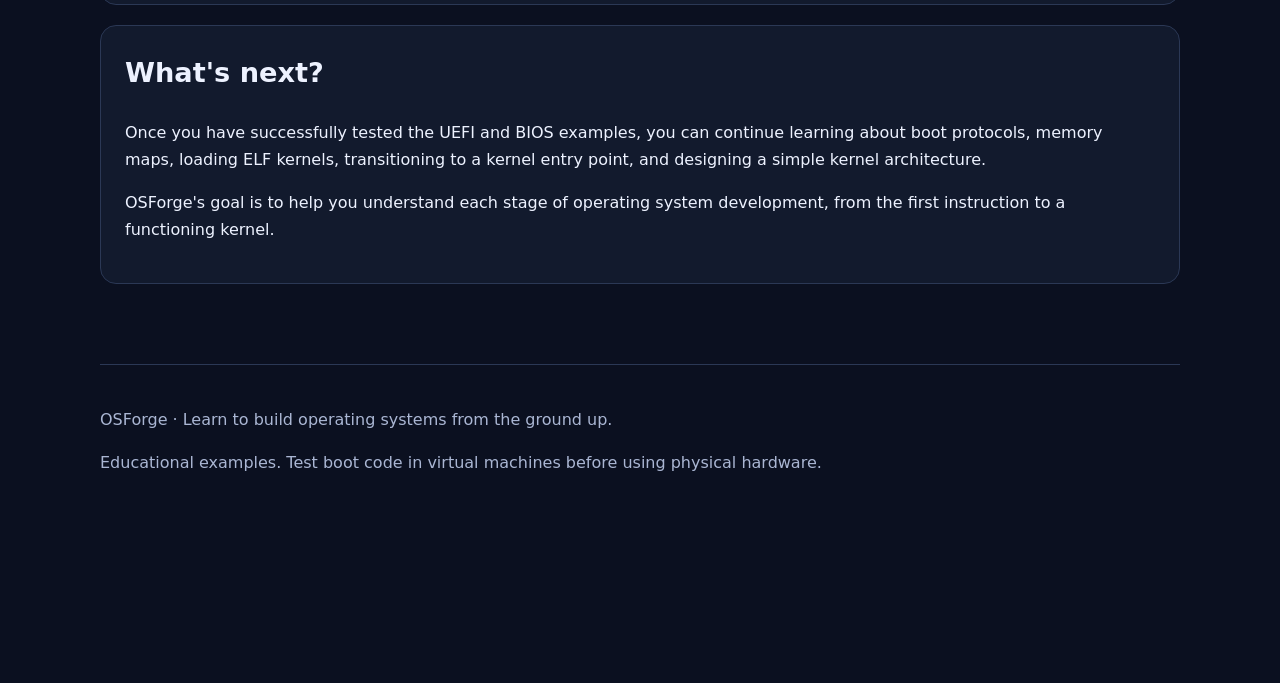
==== commit 2d8d38bd: "Implement course-based section visibility in bootloader Add dynamic content based on course selectio" ====
--- a/efi-bootloader.html
+++ b/efi-bootloader.html
@@ -230,6 +230,7 @@
   <header>
     <div class="header-inner">
       <div class="brand">OSForge · Operating System Development</div>
+      <p><a href="planner.html">← Back to OS Planner</a></p>
       <h1>UEFI &amp; BIOS Bootloader Lab</h1>
       <p class="subtitle">
         Learn how computers start operating systems. Build a UEFI application,
@@ -874,6 +875,43 @@
     </section>
   </main>
 
+  <script>
+  (() => {
+    const params = new URLSearchParams(window.location.search);
+    const course = params.get('course'); // uefi, bios, or both (default)
+    const uefiSections = ['uefi', 'qemu'];
+    const biosSections = ['bios'];
+    const title = document.querySelector('header h1');
+    const subtitle = document.querySelector('header .subtitle');
+    const nav = document.querySelector('header nav');
+    if (course === 'uefi' || course === 'bios') {
+      const keep = course === 'uefi' ? new Set(['overview','setup','uefi','qemu','troubleshooting','resources']) : new Set(['overview','setup','bios','troubleshooting','resources']);
+      document.querySelectorAll('main section[id]').forEach(section => {
+        if (!keep.has(section.id)) section.hidden = true;
+      });
+      if (course === 'uefi') {
+        title.textContent = 'UEFI Bootloader Lab';
+        subtitle.textContent = 'Build a 64-bit EFI application, place it on a FAT disk image, and test it with QEMU and OVMF.';
+        nav.querySelectorAll('a[href="#bios"]').forEach(a => a.hidden = true);
+      } else {
+        title.textContent = 'Legacy BIOS Bootloader Lab';
+        subtitle.textContent = 'Create a 512-byte 16-bit BIOS boot sector with NASM and test it in QEMU.';
+        nav.querySelectorAll('a[href="#uefi"], a[href="#qemu"]').forEach(a => a.hidden = true);
+      }
+      const overviewTitle = document.querySelector('#overview h2');
+      if (overviewTitle) overviewTitle.textContent = course === 'uefi' ? 'What you will build: UEFI' : 'What you will build: Legacy BIOS';
+      document.querySelectorAll('#overview .grid article').forEach(article => {
+        const text = article.textContent.toLowerCase();
+        article.hidden = course === 'uefi' ? text.includes('legacy bios') : text.includes('uefi');
+        if (course === 'bios' && text.includes('uefi virtual machine')) article.hidden = true;
+      });
+      const warning = document.querySelector('#overview .warning');
+      if (warning) warning.hidden = false;
+    } else {
+      title.textContent = 'UEFI & BIOS Bootloader Lab';
+    }
+  })();
+  </script>
   <footer>
     <p>OSForge · Learn to build operating systems from the ground up.</p>
     <p>Educational examples. Test boot code in virtual machines before using physical hardware.</p>
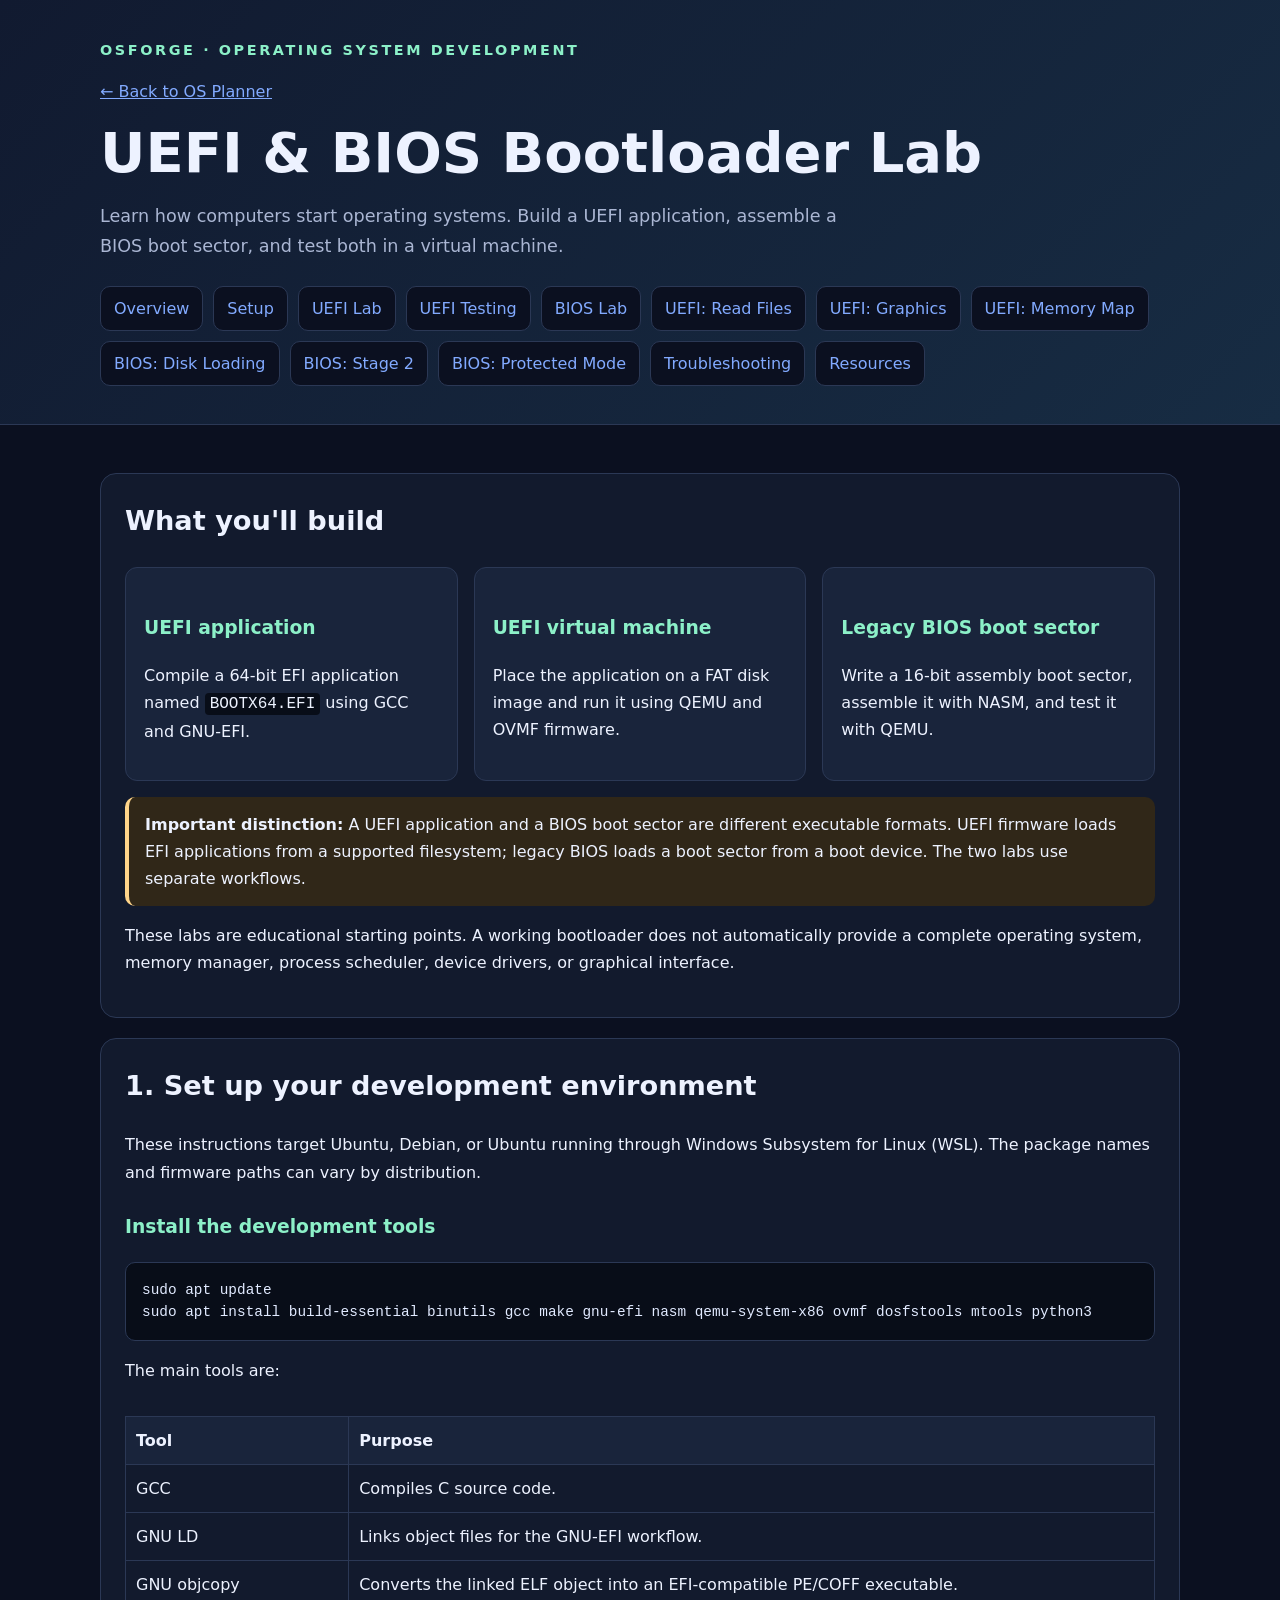
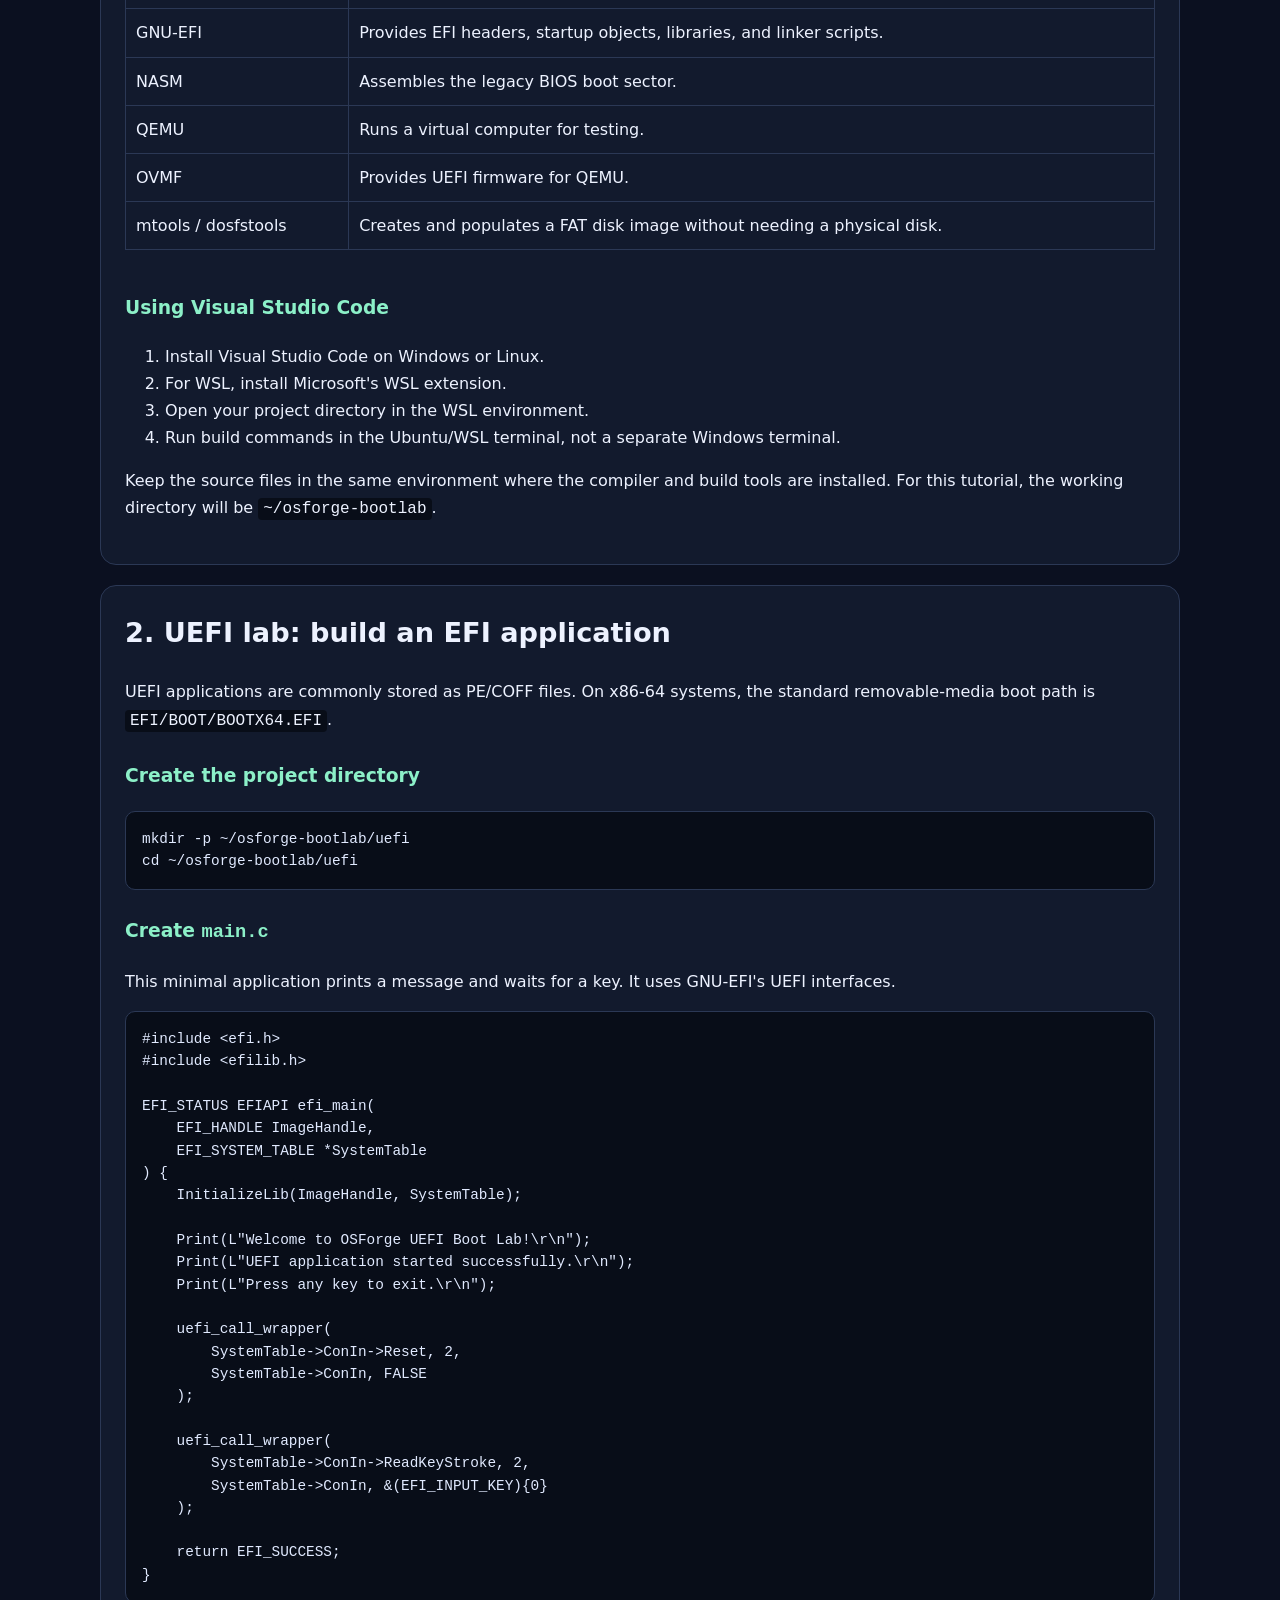
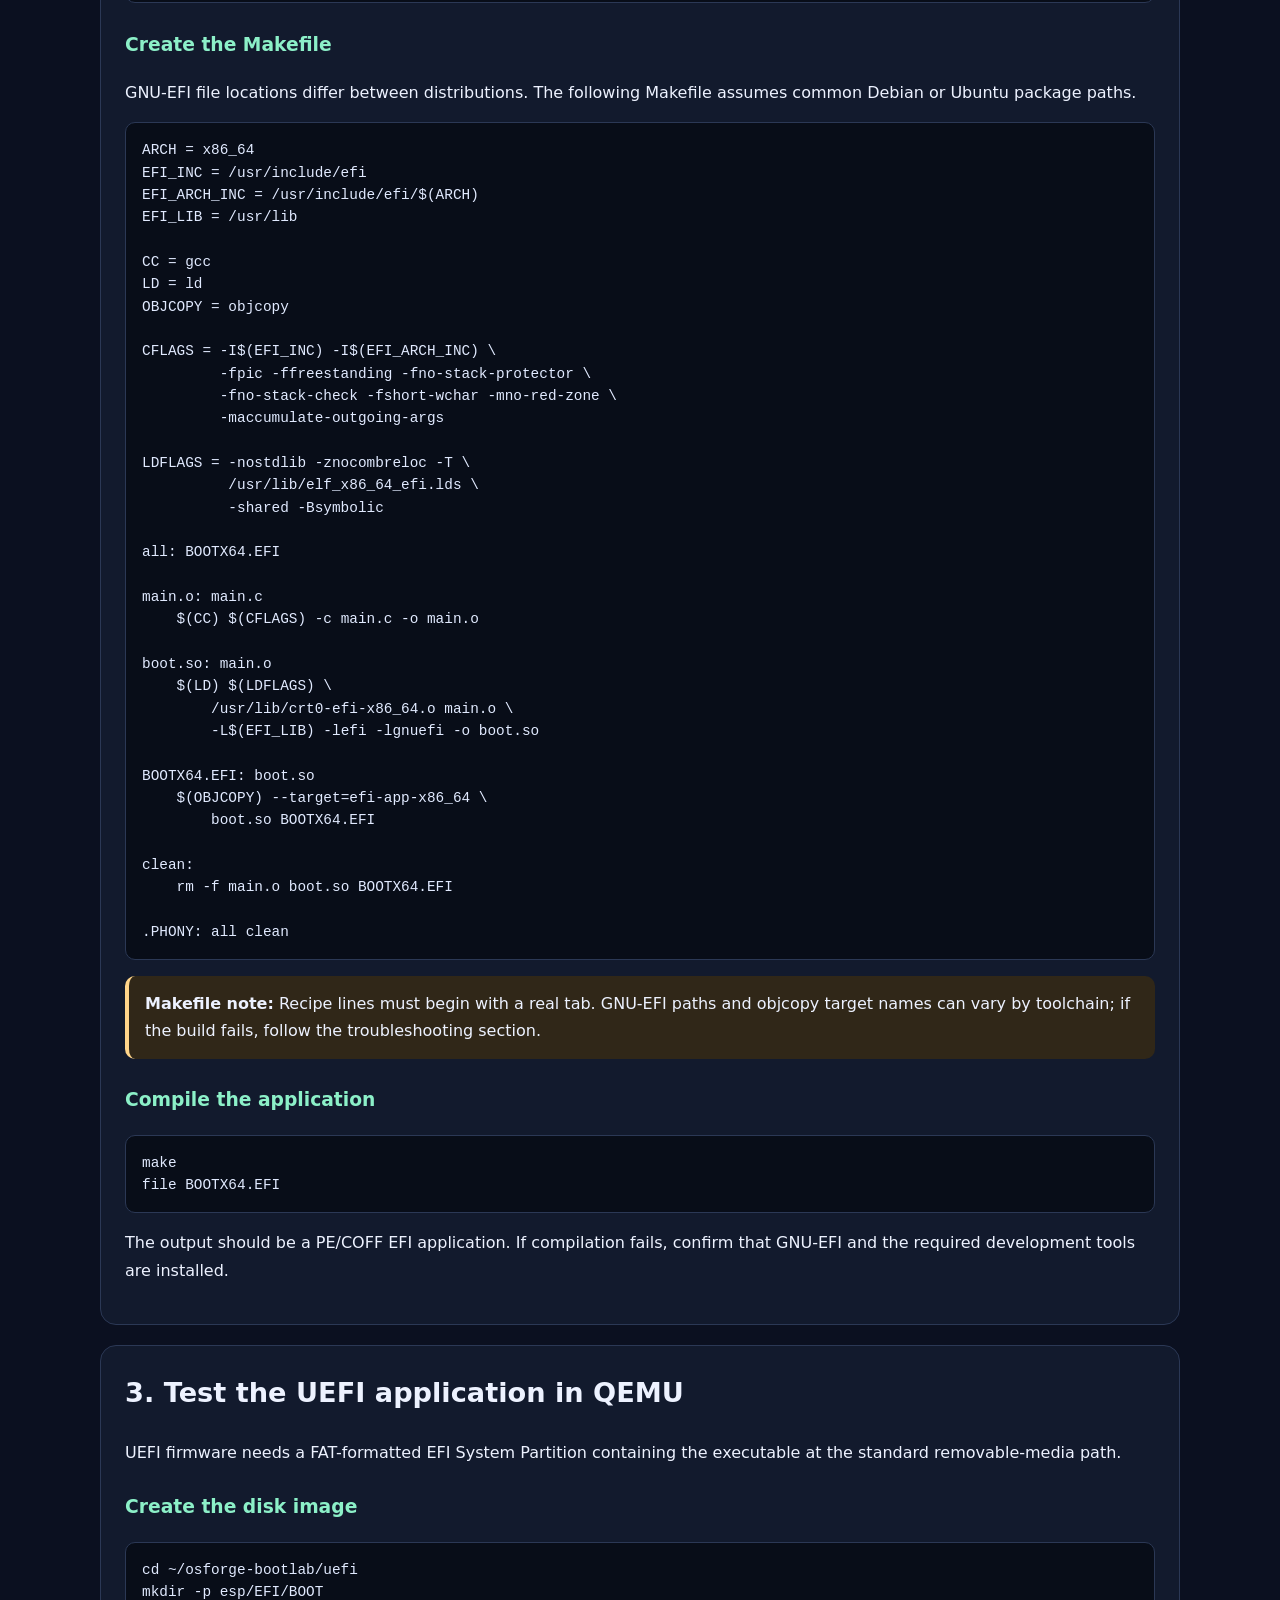
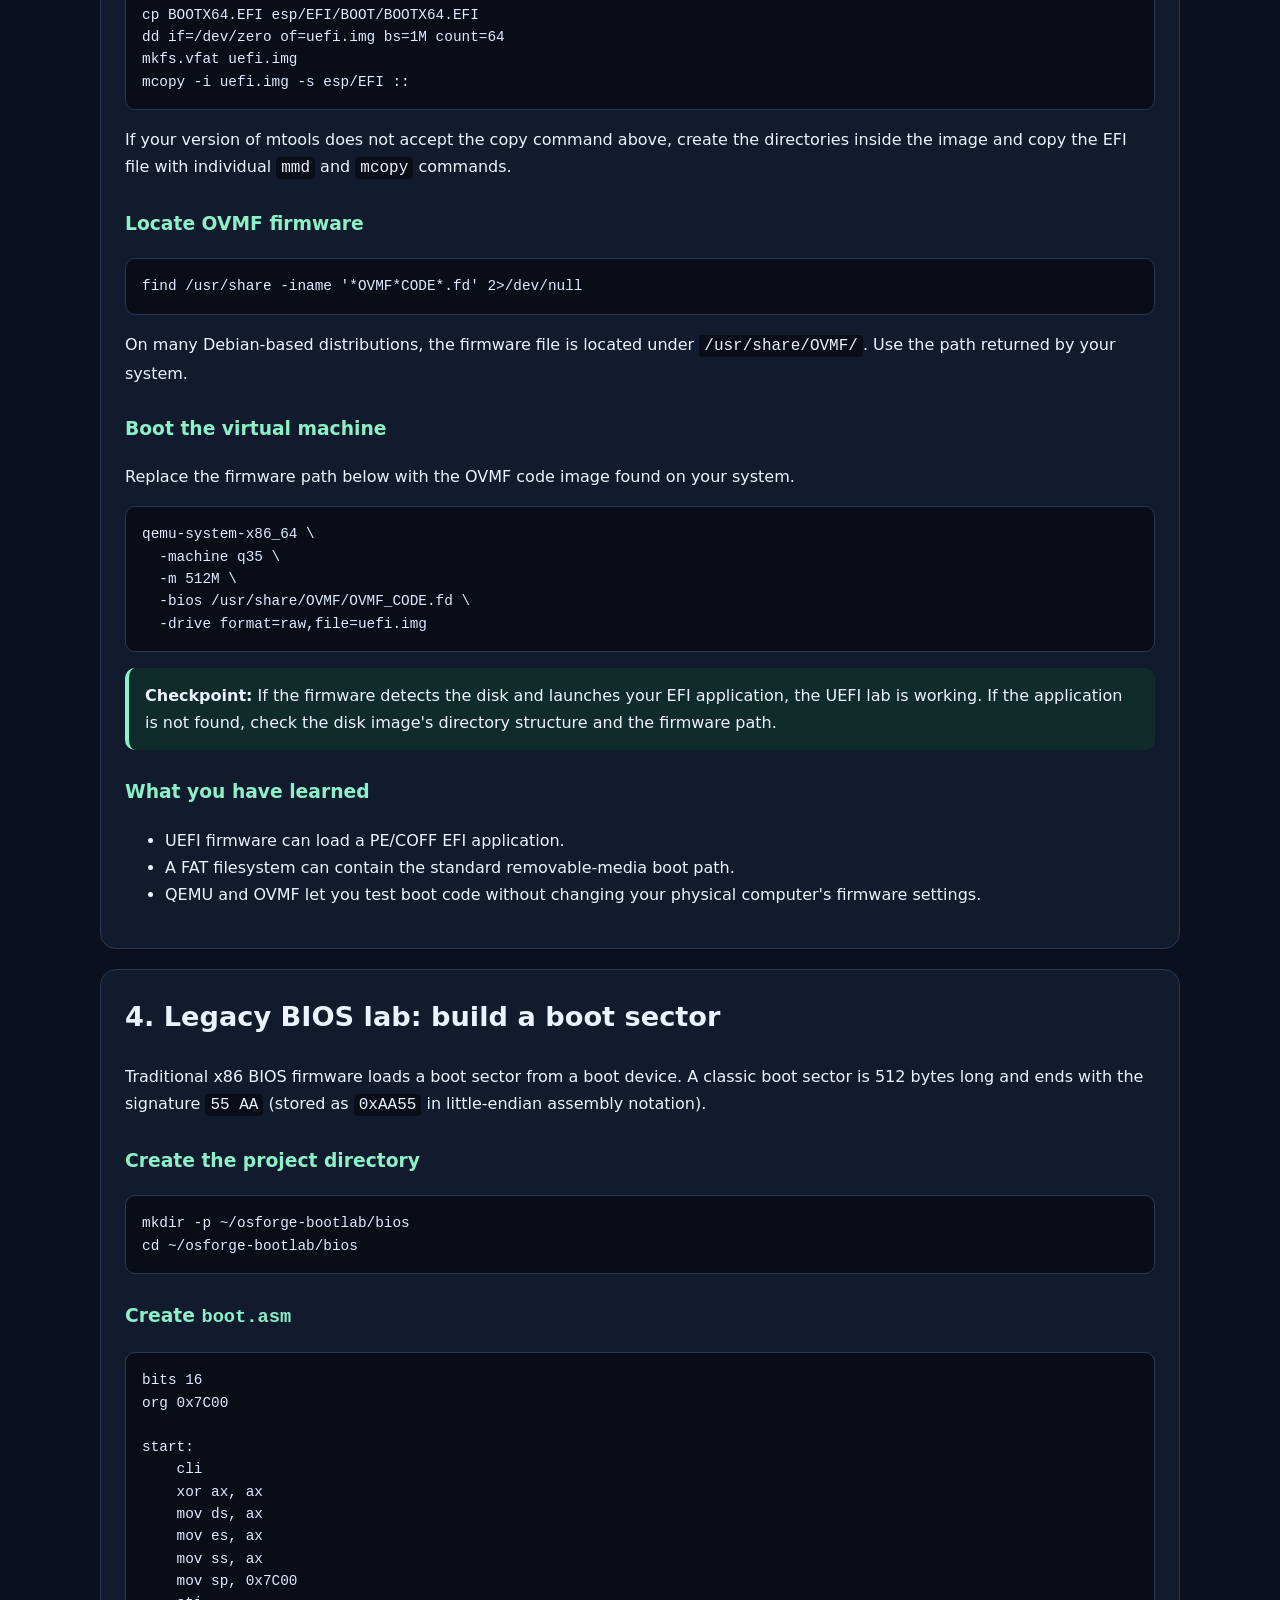
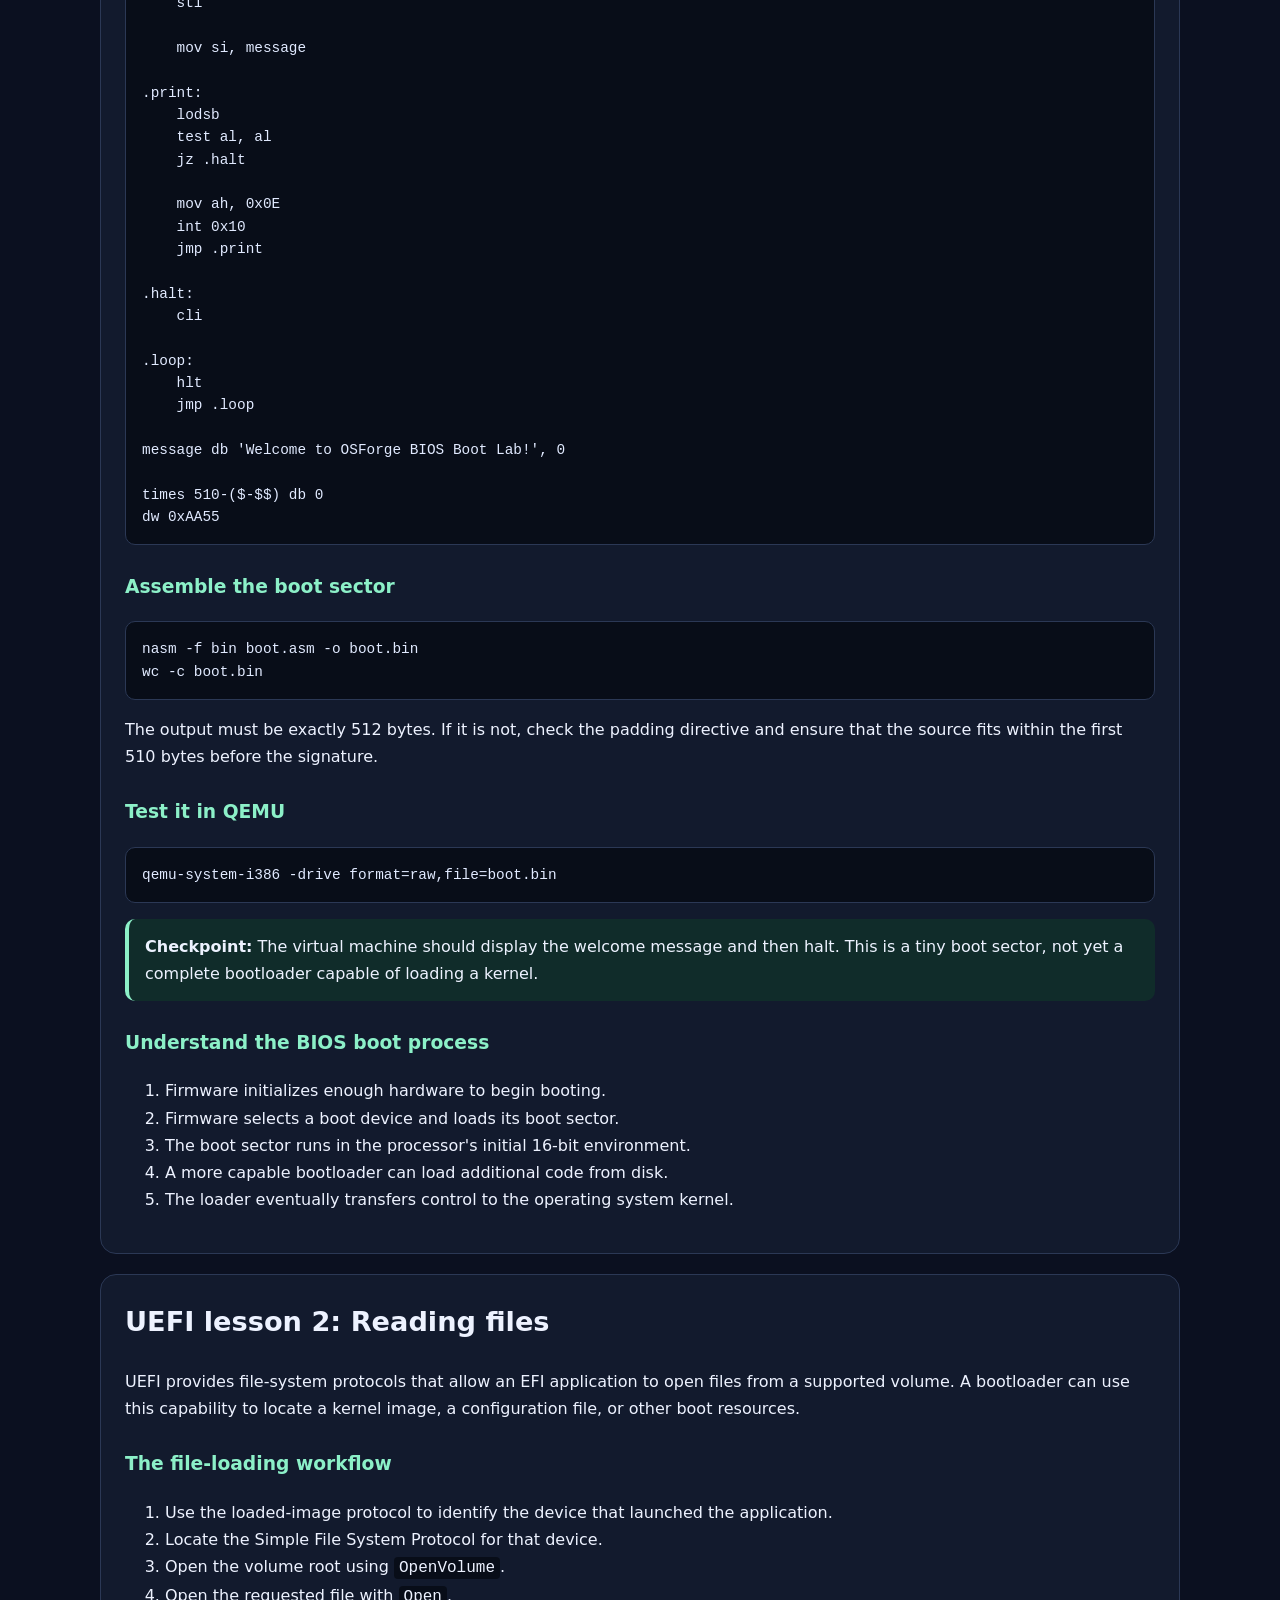
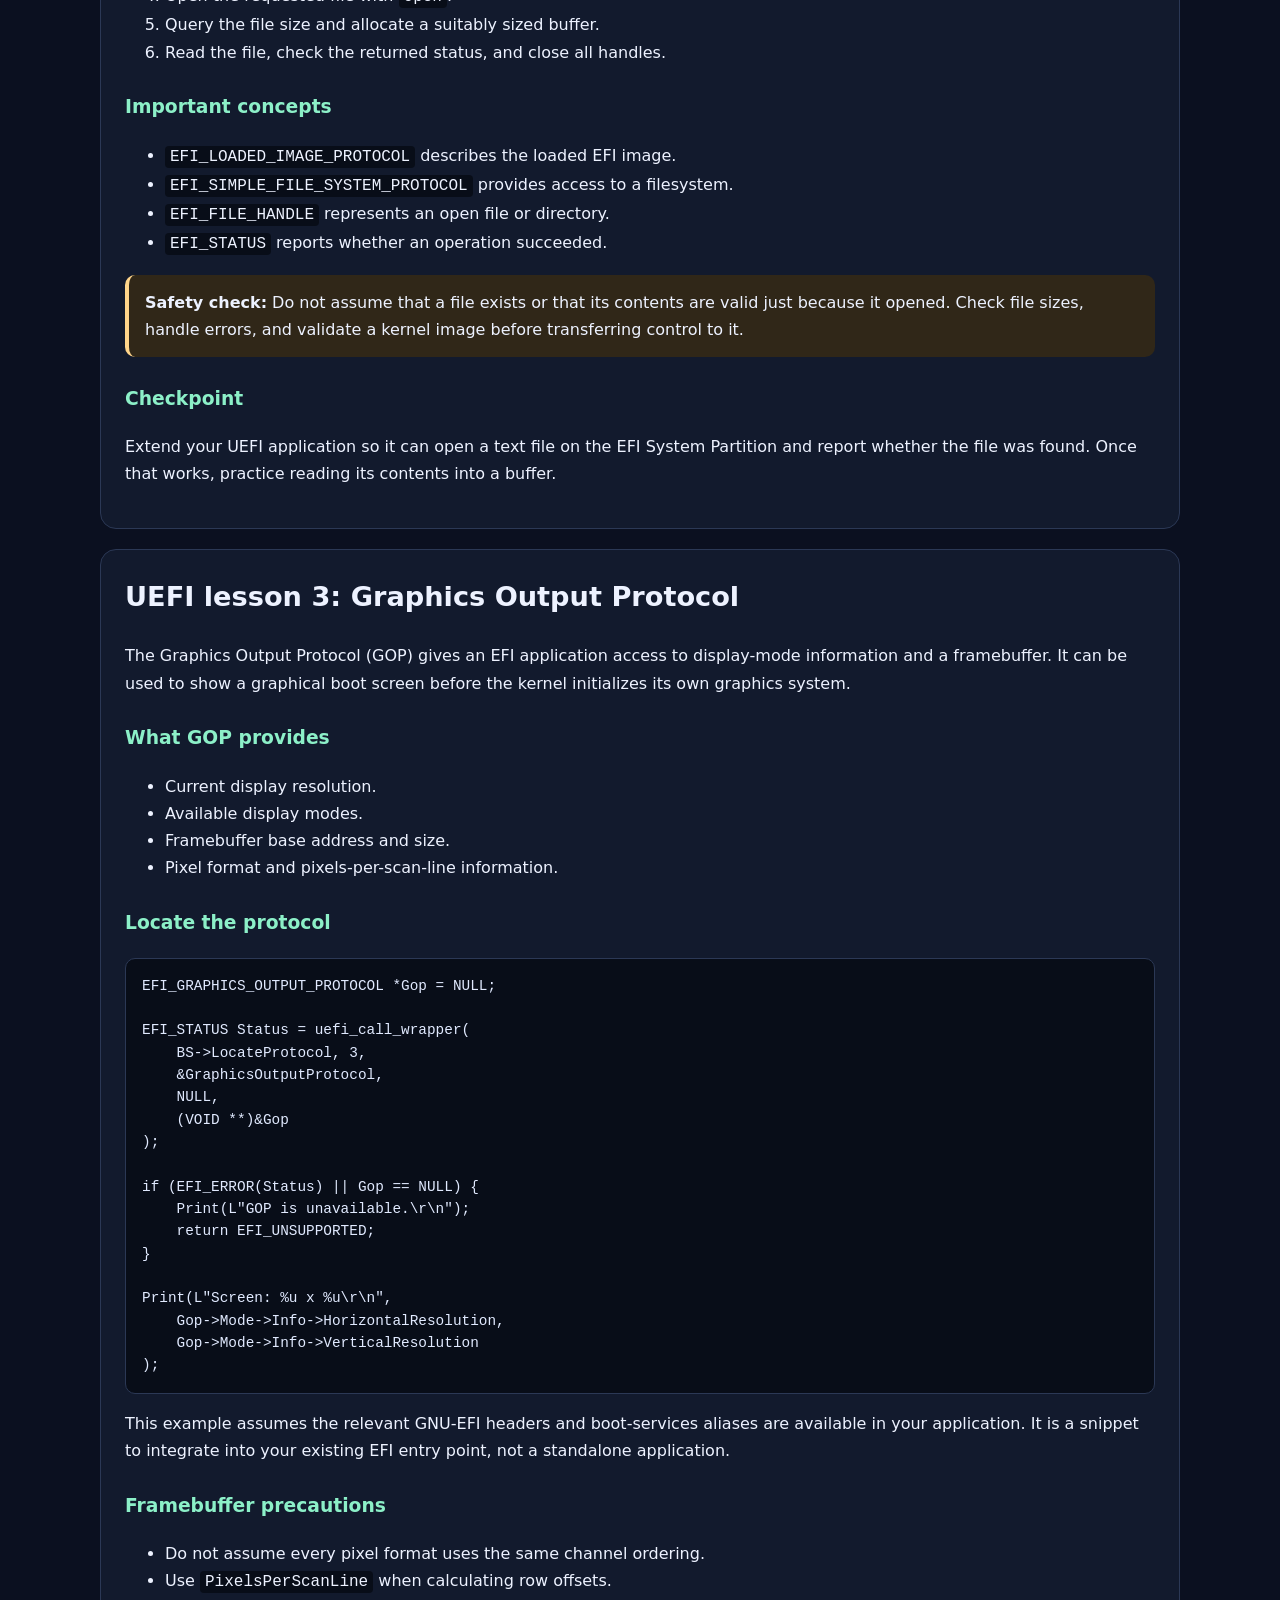
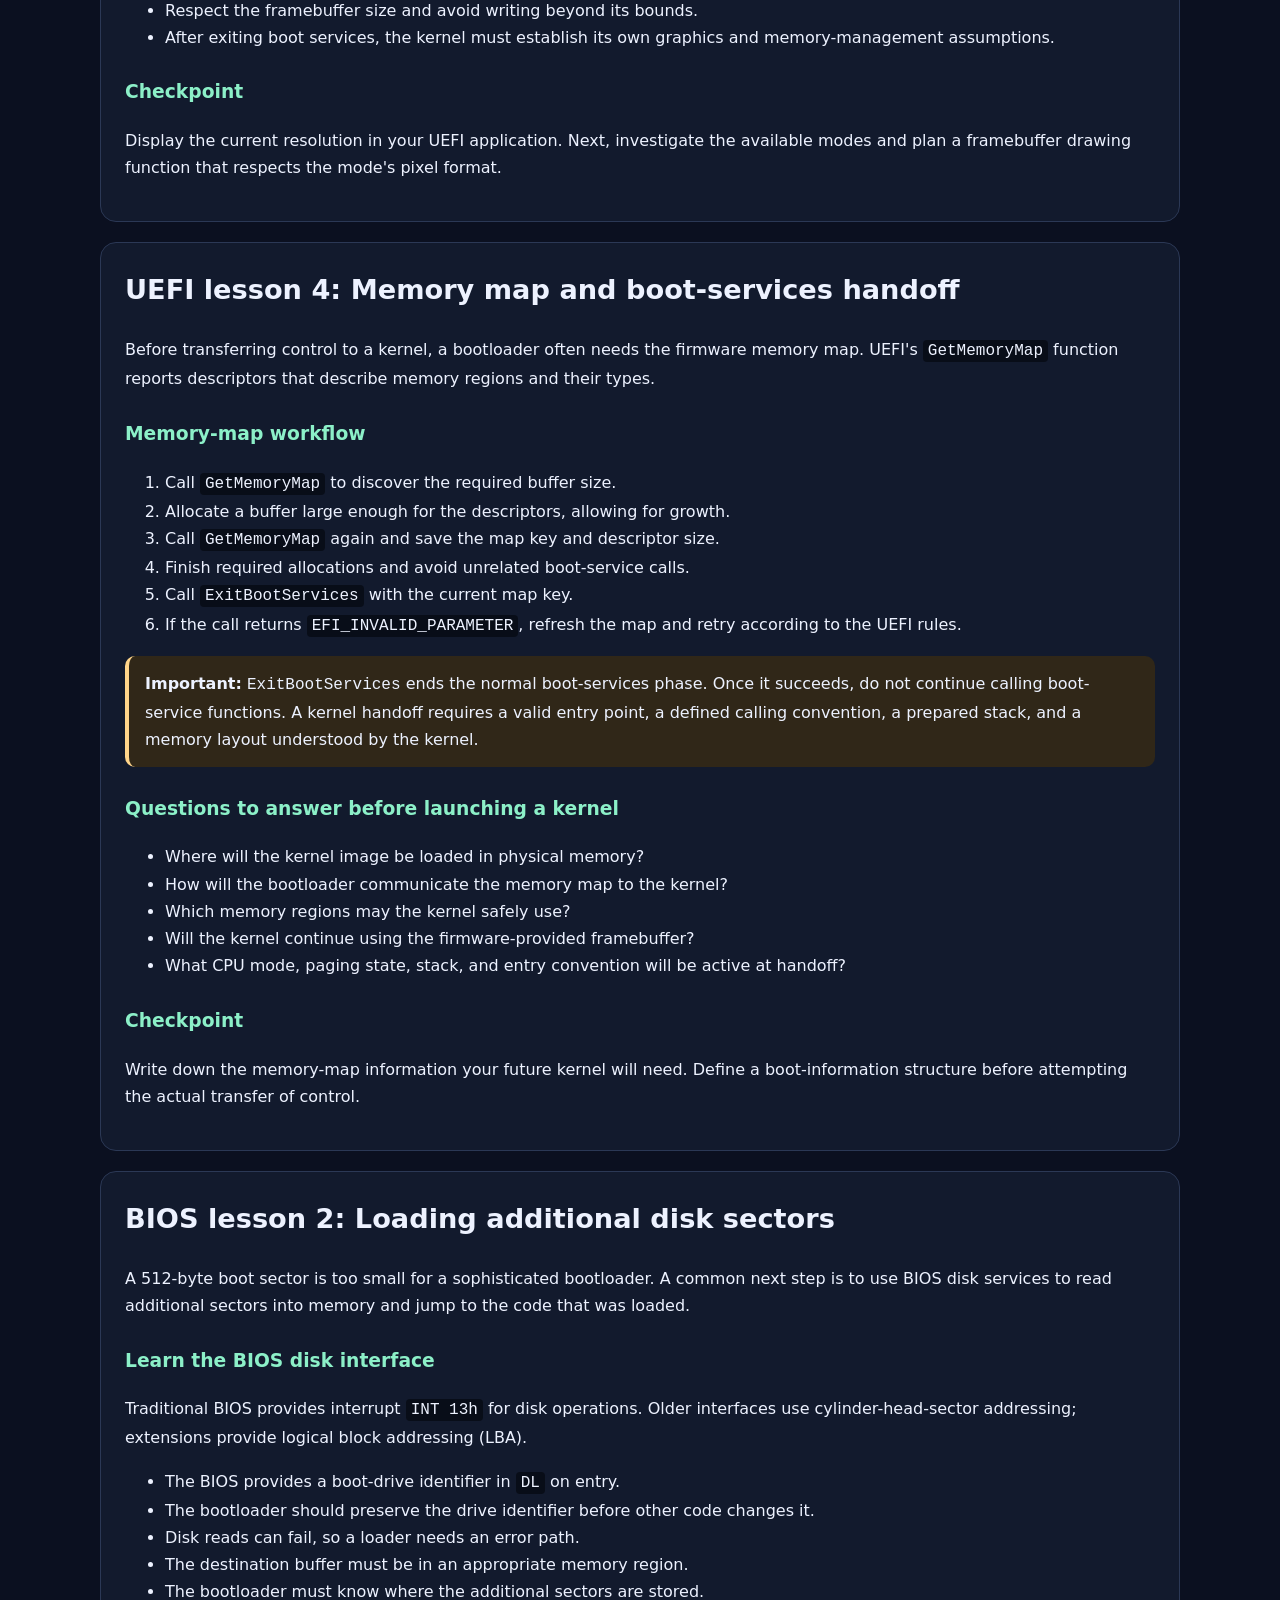
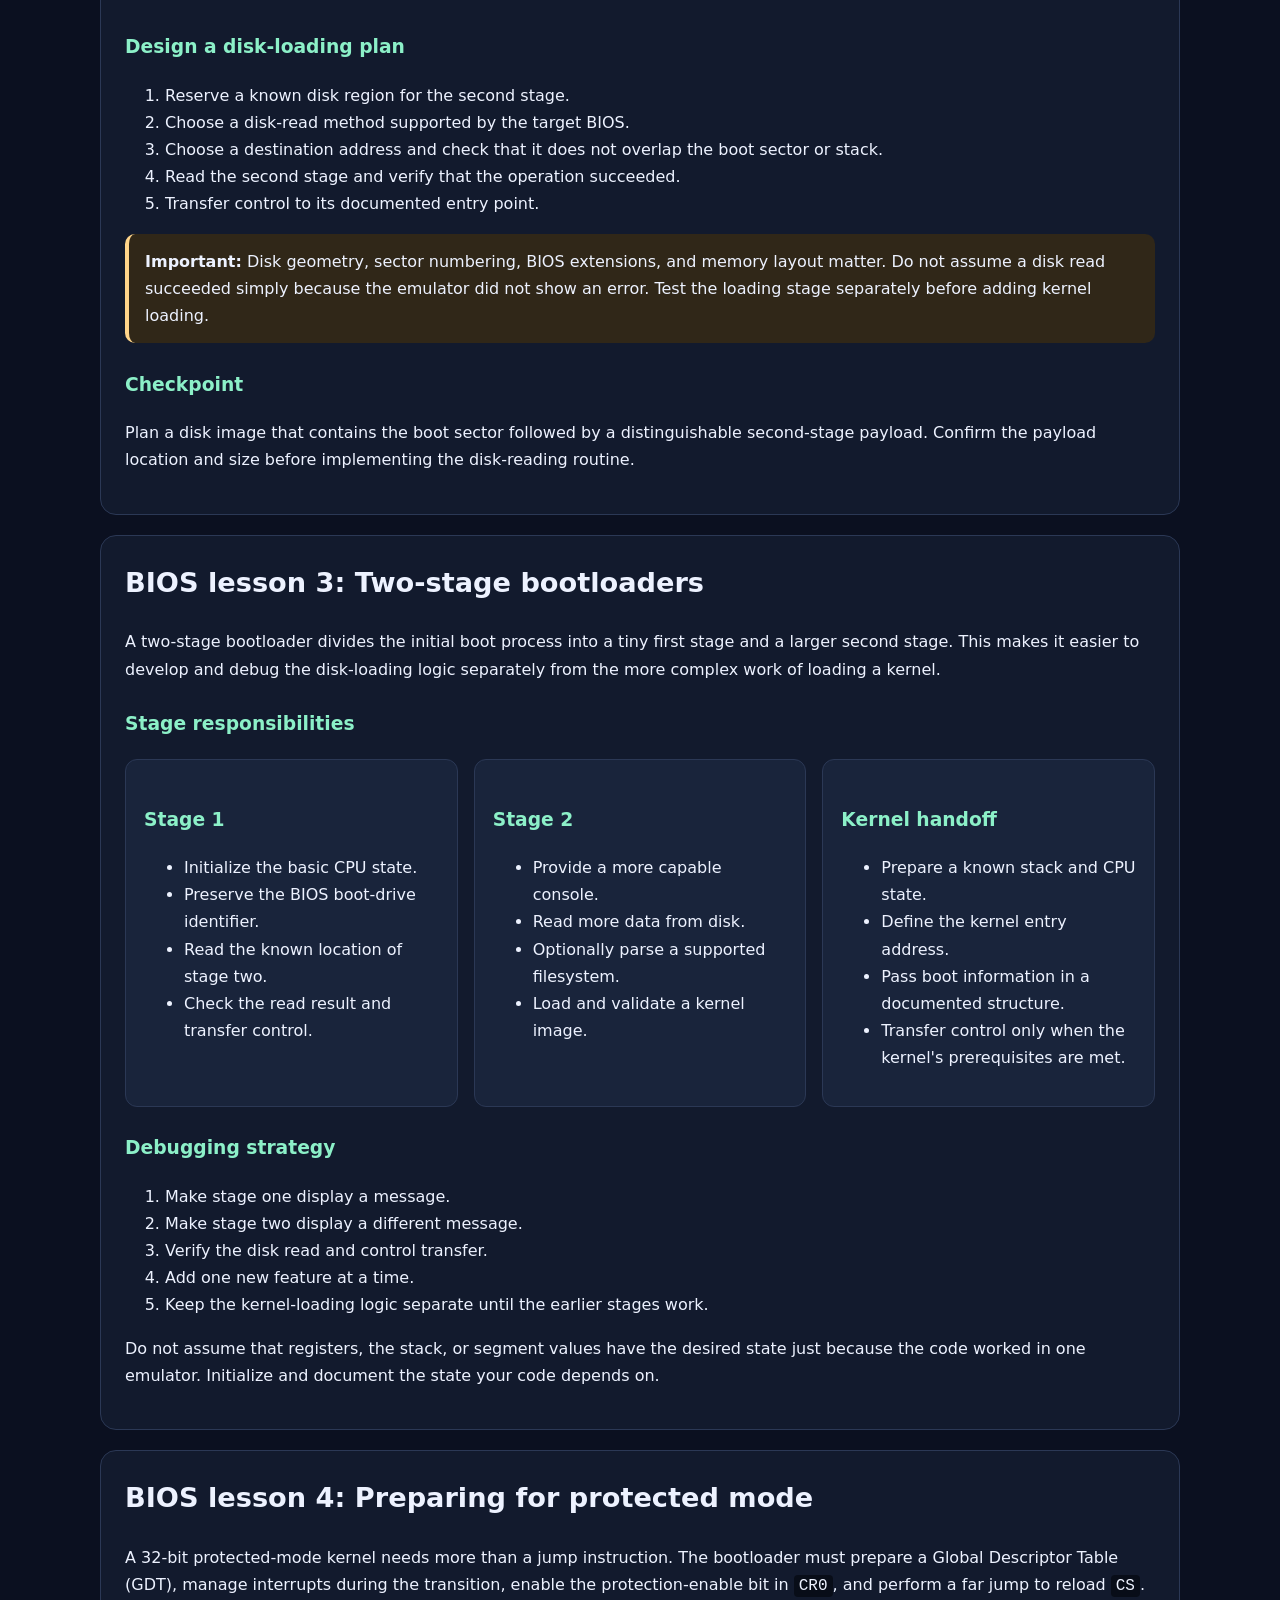
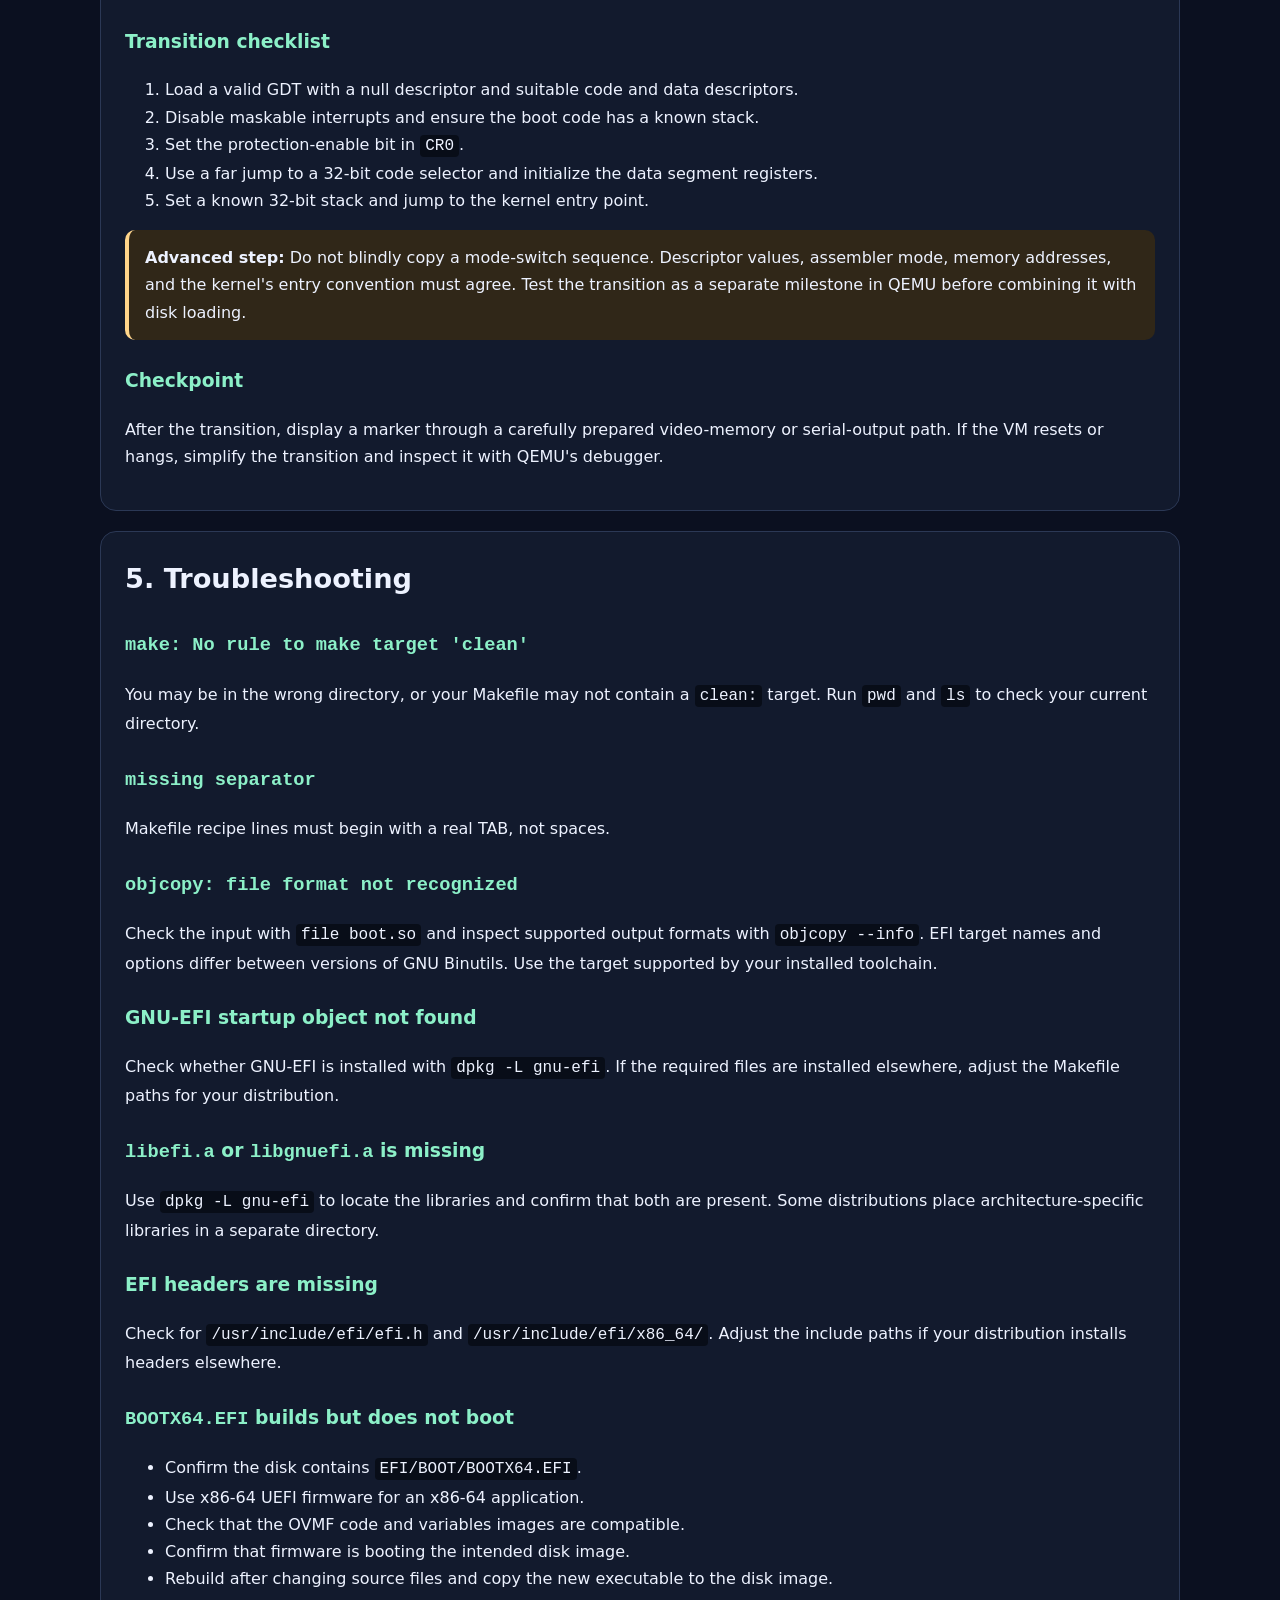
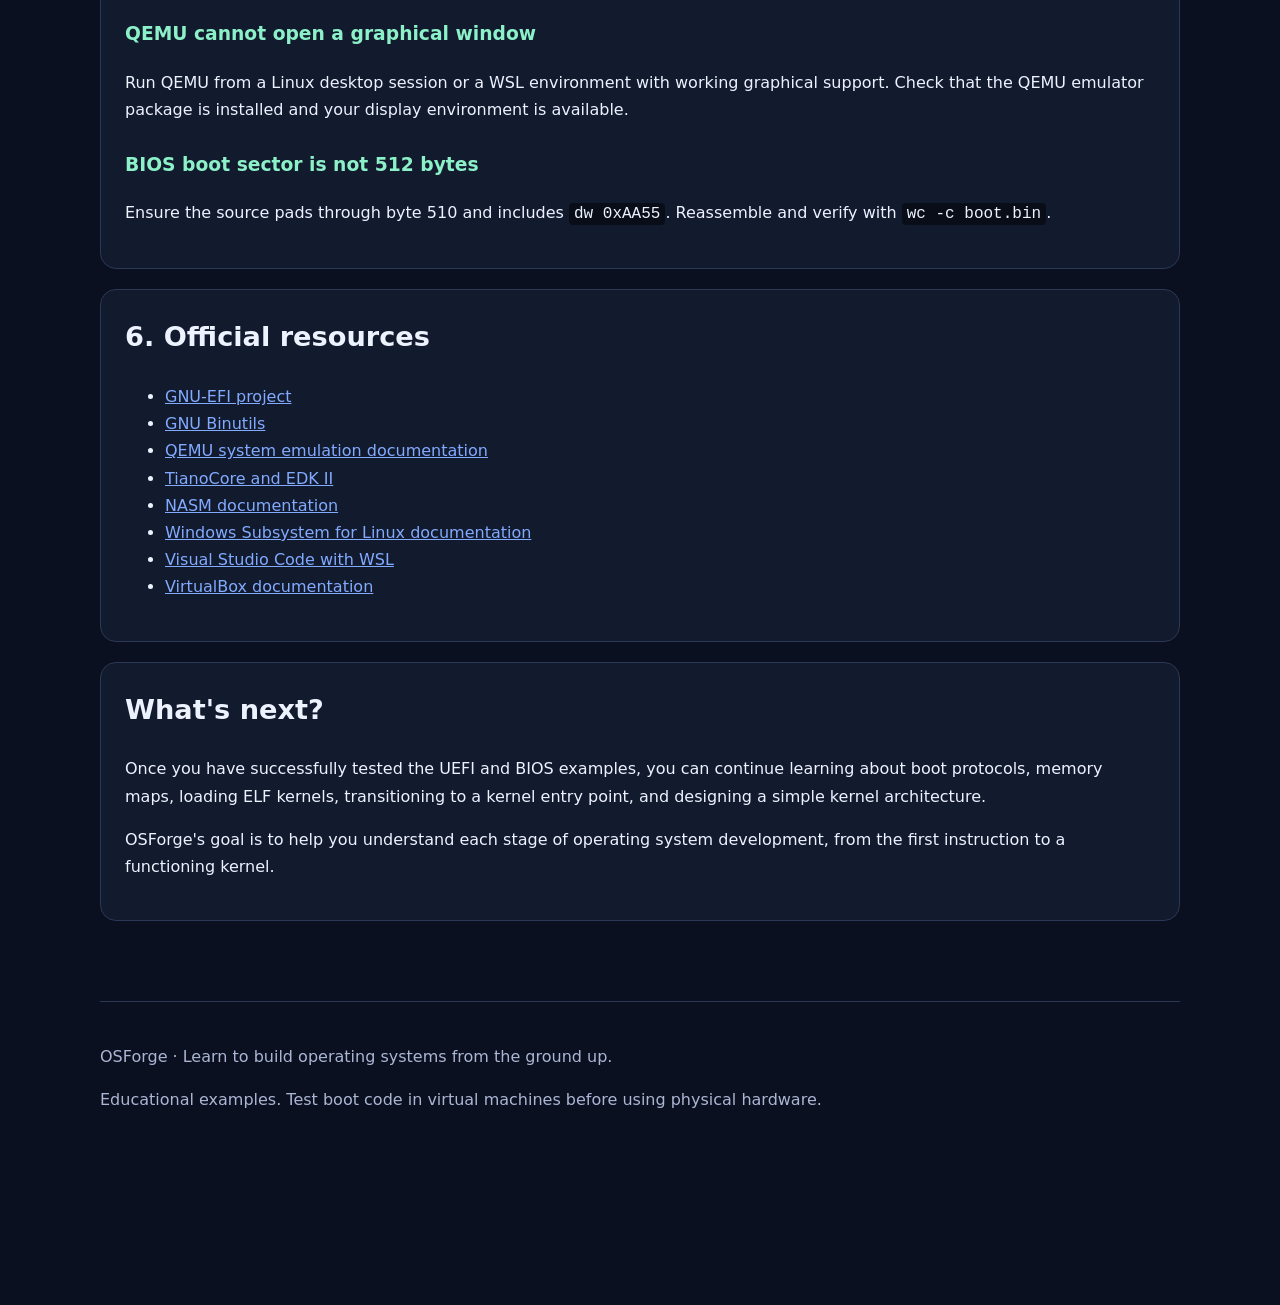
==== commit 6c73bec0: "Update print statement from 'Hello' to 'Goodbye'" ====
--- a/efi-bootloader.html
+++ b/efi-bootloader.html
@@ -1,4 +1,3 @@
- 
 <!DOCTYPE html>
 <html lang="en">
 <head>
@@ -22,13 +21,9 @@
       --code: #080d18;
     }
 
-    * {
-      box-sizing: border-box;
-    }
-
-    html {
-      scroll-behavior: smooth;
-    }
+    * { box-sizing: border-box; }
+
+    html { scroll-behavior: smooth; }
 
     body {
       margin: 0;
@@ -38,13 +33,8 @@
       line-height: 1.7;
     }
 
-    a {
-      color: var(--accent);
-    }
-
-    a:hover {
-      color: var(--accent2);
-    }
+    a { color: var(--accent); }
+    a:hover { color: var(--accent2); }
 
     header {
       padding: 38px 20px;
@@ -52,9 +42,7 @@
       background: linear-gradient(135deg, #111a30, #172c43);
     }
 
-    .header-inner,
-    main,
-    footer {
+    .header-inner, main, footer {
       width: min(1080px, calc(100% - 32px));
       margin: 0 auto;
     }
@@ -104,12 +92,9 @@
       background: #0b1020;
     }
 
-    main {
-      padding: 28px 0 60px;
-    }
-
-    section,
-    .panel {
+    main { padding: 28px 0 60px; }
+
+    section, .panel {
       margin: 20px 0;
       padding: 24px;
       border: 1px solid var(--border);
@@ -130,12 +115,9 @@
       background: var(--panel2);
     }
 
-    .muted {
-      color: var(--muted);
-    }
-
-    .success,
-    .warning {
+    .muted { color: var(--muted); }
+
+    .success, .warning {
       padding: 14px 16px;
       margin: 16px 0;
       border-radius: 10px;
@@ -167,8 +149,7 @@
       font-family: Consolas, "Cascadia Code", "Liberation Mono", monospace;
     }
 
-    p code,
-    li code {
+    p code, li code {
       padding: 2px 5px;
       border-radius: 4px;
       background: var(--code);
@@ -185,9 +166,7 @@
       text-transform: uppercase;
     }
 
-    .table-wrap {
-      overflow-x: auto;
-    }
+    .table-wrap { overflow-x: auto; }
 
     table {
       width: 100%;
@@ -195,17 +174,14 @@
       margin: 16px 0;
     }
 
-    th,
-    td {
+    th, td {
       padding: 10px;
       border: 1px solid var(--border);
       text-align: left;
       vertical-align: top;
     }
 
-    th {
-      background: var(--panel2);
-    }
+    th { background: var(--panel2); }
 
     footer {
       padding: 25px 0 40px;
@@ -214,14 +190,8 @@
     }
 
     @media (max-width: 600px) {
-      section,
-      .panel {
-        padding: 17px;
-      }
-
-      pre {
-        font-size: 0.8rem;
-      }
+      section, .panel { padding: 17px; }
+      pre { font-size: 0.8rem; }
     }
   </style>
 </head>
@@ -243,6 +213,12 @@
         <a href="#uefi">UEFI Lab</a>
         <a href="#qemu">UEFI Testing</a>
         <a href="#bios">BIOS Lab</a>
+        <a href="#uefi-files">UEFI: Read Files</a>
+        <a href="#uefi-gop">UEFI: Graphics</a>
+        <a href="#uefi-memory">UEFI: Memory Map</a>
+        <a href="#bios-disk">BIOS: Disk Loading</a>
+        <a href="#bios-stage2">BIOS: Stage 2</a>
+        <a href="#bios-protected">BIOS: Protected Mode</a>
         <a href="#troubleshooting">Troubleshooting</a>
         <a href="#resources">Resources</a>
       </nav>
@@ -305,58 +281,29 @@
       <h3>Install the development tools</h3>
 
       <pre><code>sudo apt update
-sudo apt install build-essential binutils gcc make gnu-efi nasm 
-  qemu-system-x86 ovmf dosfstools mtools python3</code></pre>
+sudo apt install build-essential binutils gcc make gnu-efi nasm qemu-system-x86 ovmf dosfstools mtools python3</code></pre>
 
       <p>The main tools are:</p>
 
       <div class="table-wrap">
         <table>
           <thead>
-            <tr>
-              <th>Tool</th>
-              <th>Purpose</th>
-            </tr>
+            <tr><th>Tool</th><th>Purpose</th></tr>
           </thead>
           <tbody>
-            <tr>
-              <td>GCC</td>
-              <td>Compiles C source code.</td>
-            </tr>
-            <tr>
-              <td>GNU LD</td>
-              <td>Links object files into a shared ELF object for the GNU-EFI workflow.</td>
-            </tr>
-            <tr>
-              <td>GNU objcopy</td>
-              <td>Converts the linked ELF object into an EFI-compatible PE/COFF executable.</td>
-            </tr>
-            <tr>
-              <td>GNU-EFI</td>
-              <td>Provides EFI headers, startup objects, libraries, and linker scripts.</td>
-            </tr>
-            <tr>
-              <td>NASM</td>
-              <td>Assembles the legacy BIOS boot sector.</td>
-            </tr>
-            <tr>
-              <td>QEMU</td>
-              <td>Runs a virtual computer for testing.</td>
-            </tr>
-            <tr>
-              <td>OVMF</td>
-              <td>Provides UEFI firmware for QEMU.</td>
-            </tr>
-            <tr>
-              <td>mtools / dosfstools</td>
-              <td>Creates and populates a FAT disk image without needing a physical disk.</td>
-            </tr>
+            <tr><td>GCC</td><td>Compiles C source code.</td></tr>
+            <tr><td>GNU LD</td><td>Links object files for the GNU-EFI workflow.</td></tr>
+            <tr><td>GNU objcopy</td><td>Converts the linked ELF object into an EFI-compatible PE/COFF executable.</td></tr>
+            <tr><td>GNU-EFI</td><td>Provides EFI headers, startup objects, libraries, and linker scripts.</td></tr>
+            <tr><td>NASM</td><td>Assembles the legacy BIOS boot sector.</td></tr>
+            <tr><td>QEMU</td><td>Runs a virtual computer for testing.</td></tr>
+            <tr><td>OVMF</td><td>Provides UEFI firmware for QEMU.</td></tr>
+            <tr><td>mtools / dosfstools</td><td>Creates and populates a FAT disk image without needing a physical disk.</td></tr>
           </tbody>
         </table>
       </div>
 
       <h3>Using Visual Studio Code</h3>
-
       <ol>
         <li>Install Visual Studio Code on Windows or Linux.</li>
         <li>For WSL, install Microsoft's WSL extension.</li>
@@ -373,7 +320,6 @@
 
     <section id="uefi">
       <h2>2. UEFI lab: build an EFI application</h2>
-
       <p>
         UEFI applications are commonly stored as PE/COFF files. On x86-64
         systems, the standard removable-media boot path is
@@ -381,19 +327,16 @@
       </p>
 
       <h3>Create the project directory</h3>
-
       <pre><code>mkdir -p ~/osforge-bootlab/uefi
 cd ~/osforge-bootlab/uefi</code></pre>
 
       <h3>Create <code>main.c</code></h3>
-
       <p>
         This minimal application prints a message and waits for a key.
         It uses GNU-EFI's UEFI interfaces.
       </p>
 
-      <pre><code>cat &gt; main.c &lt;&lt;'EOF'
-#include &lt;efi.h&gt;
+      <pre><code>#include &lt;efi.h&gt;
 #include &lt;efilib.h&gt;
 
 EFI_STATUS EFIAPI efi_main(
@@ -402,337 +345,501 @@
 ) {
     InitializeLib(ImageHandle, SystemTable);
 
-    Print(L"Welcome to the OSForge UEFI Lab!\r\n");
-    Print(L"Your EFI application has started successfully.\r\n");
+    Print(L"Welcome to OSForge UEFI Boot Lab!\r\n");
+    Print(L"UEFI application started successfully.\r\n");
     Print(L"Press any key to exit.\r\n");
 
-    SystemTable-&gt;ConIn-&gt;Reset(SystemTable-&gt;ConIn, FALSE);
-
-    EFI_INPUT_KEY Key;
-    while (SystemTable-&gt;ConIn-&gt;ReadKeyStroke(
-        SystemTable-&gt;ConIn, &amp;Key
-    ) == EFI_NOT_READY) {
-        SystemTable-&gt;BootServices-&gt;Stall(10000);
-    }
+    uefi_call_wrapper(
+        SystemTable-&gt;ConIn-&gt;Reset, 2,
+        SystemTable-&gt;ConIn, FALSE
+    );
+
+    uefi_call_wrapper(
+        SystemTable-&gt;ConIn-&gt;ReadKeyStroke, 2,
+        SystemTable-&gt;ConIn, &(EFI_INPUT_KEY){0}
+    );
 
     return EFI_SUCCESS;
-}
-EOF</code></pre>
-
-      <h3>Locate the GNU-EFI build files</h3>
-
-      <p>
-        GNU-EFI files are not installed at exactly the same paths on every
-        distribution. These commands discover the installed paths.
-      </p>
-
-      <pre><code>dpkg -L gnu-efi | grep 'crt0-efi-x86_64.o'
-dpkg -L gnu-efi | grep 'elf_x86_64_efi.lds'
-dpkg -L gnu-efi | grep '/libefi.a'</code></pre>
-
-      <p>
-        If the commands return no results, check that the
-        <code>gnu-efi</code> package installed successfully.
-      </p>
-
-      <h3>Create the Makefile safely</h3>
-
-      <p>
-        Makefiles require actual TAB characters at the beginning of recipe
-        lines. To avoid editor or copy-and-paste whitespace problems, use
-        Python to write the file.
-      </p>
-
-      <pre><code>python3 - &lt;&lt;'PY'
-from pathlib import Path
-
-content = r'''CC = gcc
+}</code></pre>
+
+      <h3>Create the Makefile</h3>
+      <p>
+        GNU-EFI file locations differ between distributions. The following
+        Makefile assumes common Debian or Ubuntu package paths.
+      </p>
+
+      <pre><code>ARCH = x86_64
+EFI_INC = /usr/include/efi
+EFI_ARCH_INC = /usr/include/efi/$(ARCH)
+EFI_LIB = /usr/lib
+
+CC = gcc
 LD = ld
 OBJCOPY = objcopy
 
-EFI_INC = /usr/include/efi
-EFI_ARCH_INC = /usr/include/efi/x86_64
-
-EFI_CRT = $(shell dpkg -L gnu-efi | grep '/crt0-efi-x86_64.o$$' | head -n 1)
-EFI_LDS = $(shell dpkg -L gnu-efi | grep '/elf_x86_64_efi.lds$$' | head -n 1)
-EFI_LIBDIR = $(shell dirname "$$(dpkg -L gnu-efi | grep '/libefi.a$$' | head -n 1)")
-
-CFLAGS = -I$(EFI_INC) -I$(EFI_ARCH_INC) -fpic -ffreestanding -fno-stack-protector -fno-stack-check -fshort-wchar -mno-red-zone -maccumulate-outgoing-args
-
-.PHONY: all clean check
-
-all: check BOOTX64.EFI
-
-check:
-	@test -f "$(EFI_CRT)" || (echo "ERROR: GNU-EFI startup object not found."; exit 1)
-	@test -f "$(EFI_LDS)" || (echo "ERROR: GNU-EFI linker script not found."; exit 1)
-	@test -f "$(EFI_LIBDIR)/libefi.a" || (echo "ERROR: libefi.a not found."; exit 1)
-	@test -f "$(EFI_LIBDIR)/libgnuefi.a" || (echo "ERROR: libgnuefi.a not found."; exit 1)
-	@test -f main.c || (echo "ERROR: main.c is missing."; exit 1)
+CFLAGS = -I$(EFI_INC) -I$(EFI_ARCH_INC) \
+         -fpic -ffreestanding -fno-stack-protector \
+         -fno-stack-check -fshort-wchar -mno-red-zone \
+         -maccumulate-outgoing-args
+
+LDFLAGS = -nostdlib -znocombreloc -T \
+          /usr/lib/elf_x86_64_efi.lds \
+          -shared -Bsymbolic
+
+all: BOOTX64.EFI
 
 main.o: main.c
 	$(CC) $(CFLAGS) -c main.c -o main.o
 
 boot.so: main.o
-	$(LD) -nostdlib -znocombreloc -T "$(EFI_LDS)" -shared -Bsymbolic "$(EFI_CRT)" main.o -L"$(EFI_LIBDIR)" -lefi -lgnuefi -o boot.so
+	$(LD) $(LDFLAGS) \
+	    /usr/lib/crt0-efi-x86_64.o main.o \
+	    -L$(EFI_LIB) -lefi -lgnuefi -o boot.so
 
 BOOTX64.EFI: boot.so
-	$(OBJCOPY) -j .text -j .sdata -j .data -j .dynamic -j .dynsym -j .rel -j .rela -j .reloc --output-target=efi-app-x86_64 boot.so BOOTX64.EFI
+	$(OBJCOPY) --target=efi-app-x86_64 \
+	    boot.so BOOTX64.EFI
 
 clean:
 	rm -f main.o boot.so BOOTX64.EFI
-'''
-
-Path("Makefile").write_text(content, encoding="utf-8", newline="\n")
-print("Makefile created with real TAB characters.")
-PY</code></pre>
-
-      <h3>Build the EFI application</h3>
-
-      <pre><code>make clean
-make</code></pre>
+
+.PHONY: all clean</code></pre>
+
+      <div class="warning">
+        <strong>Makefile note:</strong> Recipe lines must begin with a real
+        tab. GNU-EFI paths and objcopy target names can vary by toolchain;
+        if the build fails, follow the troubleshooting section.
+      </div>
+
+      <h3>Compile the application</h3>
+      <pre><code>make
+file BOOTX64.EFI</code></pre>
+
+      <p>
+        The output should be a PE/COFF EFI application. If compilation fails,
+        confirm that GNU-EFI and the required development tools are installed.
+      </p>
+    </section>
+	    <section id="qemu">
+      <h2>3. Test the UEFI application in QEMU</h2>
+
+      <p>
+        UEFI firmware needs a FAT-formatted EFI System Partition containing
+        the executable at the standard removable-media path.
+      </p>
+
+      <h3>Create the disk image</h3>
+      <pre><code>cd ~/osforge-bootlab/uefi
+mkdir -p esp/EFI/BOOT
+cp BOOTX64.EFI esp/EFI/BOOT/BOOTX64.EFI
+dd if=/dev/zero of=uefi.img bs=1M count=64
+mkfs.vfat uefi.img
+mcopy -i uefi.img -s esp/EFI ::</code></pre>
+
+      <p>
+        If your version of mtools does not accept the copy command above,
+        create the directories inside the image and copy the EFI file with
+        individual <code>mmd</code> and <code>mcopy</code> commands.
+      </p>
+
+      <h3>Locate OVMF firmware</h3>
+      <pre><code>find /usr/share -iname '*OVMF*CODE*.fd' 2&gt;/dev/null</code></pre>
+
+      <p>
+        On many Debian-based distributions, the firmware file is located
+        under <code>/usr/share/OVMF/</code>. Use the path returned by
+        your system.
+      </p>
+
+      <h3>Boot the virtual machine</h3>
+      <p>
+        Replace the firmware path below with the OVMF code image found on
+        your system.
+      </p>
+      <pre><code>qemu-system-x86_64 \
+  -machine q35 \
+  -m 512M \
+  -bios /usr/share/OVMF/OVMF_CODE.fd \
+  -drive format=raw,file=uefi.img</code></pre>
 
       <div class="success">
-        <strong>Verified build fix: GNU Binutils 2.46</strong>
-        <p>
-          The OSForge lab was tested with GNU Binutils 2.46. In that
-          environment, using <code>--target=efi-app-x86_64</code> caused
-          <code>objcopy</code> to reject the ELF input with
-          <code>file format not recognized</code>.
-        </p>
-        <p>
-          The working command uses
-          <code>--output-target=efi-app-x86_64</code> instead. The input
-          remains <code>boot.so</code>, and the output becomes
-          <code>BOOTX64.EFI</code>.
-        </p>
-        <p>
-          This is a verified fix for the toolchain used in this lab; other
-          binutils versions may behave differently.
-        </p>
+        <strong>Checkpoint:</strong> If the firmware detects the disk and
+        launches your EFI application, the UEFI lab is working. If the
+        application is not found, check the disk image's directory structure
+        and the firmware path.
       </div>
 
-      <h3>Verify the result</h3>
-
-      <pre><code>file BOOTX64.EFI</code></pre>
-
-      <p>For the tested environment, the output was:</p>
-
-      <pre><code>BOOTX64.EFI: PE32+ executable for EFI (application), x86-64 (stripped to external PDB), 6 sections</code></pre>
-
-      <p>
-        This confirms that the output is recognized as a 64-bit EFI
-        application. It does not yet prove that the firmware can execute
-        it, so continue to the virtual-machine test.
-      </p>
-    </section>
-
-    <section id="qemu">
-      <h2>3. Test the UEFI application in QEMU</h2>
-
-      <p>
-        This lab creates a virtual FAT disk image containing the standard
-        UEFI fallback boot path. It does not require a physical USB drive.
-      </p>
-
-      <h3>Step A — Find your OVMF firmware</h3>
-
-      <pre><code>find /usr/share -iname '*OVMF*' 2&gt;/dev/null</code></pre>
-
-      <p>
-        Look for a firmware code image, often named something similar to
-        <code>OVMF_CODE.fd</code> or <code>OVMF_CODE_4M.fd</code>.
-        Some distributions provide separate firmware files for writable
-        UEFI variables, such as <code>OVMF_VARS.fd</code>.
-      </p>
-
-      <p>
-        Do not assume that every machine uses the same path. The next
-        commands use variables so you can enter the paths that actually
-        exist on your system.
-      </p>
-
-      <h3>Step B — Create the virtual FAT disk</h3>
-
-      <p>
-        Run these commands from the UEFI project directory, where
-        <code>BOOTX64.EFI</code> exists.
-      </p>
-
-      <pre><code>cd ~/osforge-bootlab/uefi
-
-truncate -s 64M uefi.img
-mkfs.vfat uefi.img
-
-mmd -i uefi.img ::/EFI
-mmd -i uefi.img ::/EFI/BOOT
-
-mcopy -i uefi.img BOOTX64.EFI ::/EFI/BOOT/BOOTX64.EFI
-
-mdir -i uefi.img ::/EFI/BOOT</code></pre>
-
-      <p>
-        The last command should list <code>BOOTX64.EFI</code> on the
-        virtual FAT filesystem.
-      </p>
-
-      <h3>Step C — Start QEMU with UEFI firmware</h3>
-
-      <p>
-        Set <code>OVMF_CODE</code> to the actual firmware-code path discovered
-        earlier. If your firmware uses a matching variables image, set
-        <code>OVMF_VARS_TEMPLATE</code> to its actual path as well.
-      </p>
-
-      <pre><code># Replace this example path with your real firmware path.
-OVMF_CODE="/usr/share/OVMF/OVMF_CODE_4M.fd"
-
-# Check that the chosen file exists.
-test -f "$OVMF_CODE" &amp;&amp; echo "Firmware code found"</code></pre>
-
-      <p>
-        If a matching writable variables template is available, use it to
-        create a private copy for this virtual machine:
-      </p>
-
-      <pre><code># Replace this example path with the actual variables template.
-OVMF_VARS_TEMPLATE="/usr/share/OVMF/OVMF_VARS_4M.fd"
-
-test -f "$OVMF_VARS_TEMPLATE" &amp;&amp; 
-  cp "$OVMF_VARS_TEMPLATE" ./OVMF_VARS.fd</code></pre>
-
-      <p>
-        If your distribution provides different filenames or does not
-        provide a variables template, use the appropriate files from its
-        installed OVMF package. The code and variables images must be
-        compatible with each other.
-      </p>
-
-      <h3>Step D — Launch the virtual machine</h3>
-
-      <p>
-        If both files exist and are compatible, launch QEMU with:
-      </p>
-
-      <pre><code>qemu-system-x86_64 \
-  -machine q35 
-  -m 512 
-  -drive if=pflash,format=raw,readonly=on,file="$OVMF_CODE" 
-  -drive if=pflash,format=raw,file=./OVMF_VARS.fd 
-  -drive format=raw,file=./uefi.img</code></pre>
-
-      <p>
-        This command expects the writable variables copy created in the
-        previous step. If you are using a distribution with a different
-        OVMF layout, adjust the firmware options to match its packaging.
-      </p>
-
-      <div class="success">
-        <strong>Expected result:</strong> QEMU starts a virtual computer,
-        UEFI firmware discovers the fallback boot path on the FAT disk,
-        and your EFI application displays the OSForge welcome message.
-        Press a key to exit the application.
-      </div>
-
-      <p>
-        If QEMU opens but returns to the firmware menu, confirm that the
-        disk contains <code>EFI/BOOT/BOOTX64.EFI</code>, that the firmware
-        is x86-64 UEFI, and that the EFI application was built successfully.
-      </p>
-
-      <h3>Optional: Use VirtualBox</h3>
-
-      <p>
-        You can also create a virtual machine in VirtualBox and enable EFI
-        in its system settings. Attach a disk image or virtual disk that
-        exposes a FAT EFI System Partition containing
-        <code>EFI/BOOT/BOOTX64.EFI</code>. VirtualBox configuration differs
-        by version, so verify the firmware setting and boot media before
-        testing.
-      </p>
-
-      <p>
-        On Windows with WSL, QEMU graphical windows require a working GUI
-        environment such as WSLg, or you can run QEMU in a supported Linux
-        desktop environment.
-      </p>
+      <h3>What you have learned</h3>
+      <ul>
+        <li>UEFI firmware can load a PE/COFF EFI application.</li>
+        <li>A FAT filesystem can contain the standard removable-media boot path.</li>
+        <li>QEMU and OVMF let you test boot code without changing your physical computer's firmware settings.</li>
+      </ul>
     </section>
 
     <section id="bios">
-      <h2>4. BIOS lab: create a boot sector</h2>
-
-      <p>
-        The BIOS lab is separate from the UEFI lab. It creates a 512-byte
-        boot sector for a legacy BIOS virtual machine.
+      <h2>4. Legacy BIOS lab: build a boot sector</h2>
+
+      <p>
+        Traditional x86 BIOS firmware loads a boot sector from a boot device.
+        A classic boot sector is 512 bytes long and ends with the signature
+        <code>55 AA</code> (stored as <code>0xAA55</code> in little-endian
+        assembly notation).
       </p>
 
       <h3>Create the project directory</h3>
-
       <pre><code>mkdir -p ~/osforge-bootlab/bios
 cd ~/osforge-bootlab/bios</code></pre>
 
       <h3>Create <code>boot.asm</code></h3>
-
-      <pre><code>cat &gt; boot.asm &lt;&lt;'EOF'
-BITS 16
-ORG 0x7C00
+      <pre><code>bits 16
+org 0x7C00
 
 start:
+    cli
     xor ax, ax
     mov ds, ax
     mov es, ax
     mov ss, ax
     mov sp, 0x7C00
+    sti
 
     mov si, message
 
-print_char:
+.print:
     lodsb
     test al, al
-    jz halt
+    jz .halt
 
     mov ah, 0x0E
     int 0x10
-    jmp print_char
-
-halt:
+    jmp .print
+
+.halt:
     cli
 
-halt_loop:
+.loop:
     hlt
-    jmp halt_loop
-
-message:
-    db 'Welcome to the OSForge BIOS Lab!', 0
+    jmp .loop
+
+message db 'Welcome to OSForge BIOS Boot Lab!', 0
 
 times 510-($-$$) db 0
-dw 0xAA55
-EOF</code></pre>
+dw 0xAA55</code></pre>
 
       <h3>Assemble the boot sector</h3>
-
       <pre><code>nasm -f bin boot.asm -o boot.bin
 wc -c boot.bin</code></pre>
 
       <p>
-        The file must be exactly 512 bytes. The final two bytes are the
-        BIOS boot signature <code>55 AA</code> in disk-byte order.
-      </p>
-
-      <h3>Boot it in QEMU</h3>
-
-      <pre><code>qemu-system-i386 \
-  -drive format=raw,file=boot.bin,if=floppy</code></pre>
+        The output must be exactly 512 bytes. If it is not, check the
+        padding directive and ensure that the source fits within the first
+        510 bytes before the signature.
+      </p>
+
+      <h3>Test it in QEMU</h3>
+      <pre><code>qemu-system-i386 -drive format=raw,file=boot.bin</code></pre>
 
       <div class="success">
-        <strong>Expected result:</strong> The QEMU window displays
-        <code>Welcome to the OSForge BIOS Lab!</code> and then halts.
+        <strong>Checkpoint:</strong> The virtual machine should display
+        the welcome message and then halt. This is a tiny boot sector,
+        not yet a complete bootloader capable of loading a kernel.
       </div>
 
-      <p>
-        This example uses BIOS video services and is intended for legacy
-        BIOS emulation. It is not a UEFI application and should not be
-        launched through the UEFI instructions above.
+      <h3>Understand the BIOS boot process</h3>
+      <ol>
+        <li>Firmware initializes enough hardware to begin booting.</li>
+        <li>Firmware selects a boot device and loads its boot sector.</li>
+        <li>The boot sector runs in the processor's initial 16-bit environment.</li>
+        <li>A more capable bootloader can load additional code from disk.</li>
+        <li>The loader eventually transfers control to the operating system kernel.</li>
+      </ol>
+    </section>
+	    <section id="uefi-files">
+      <h2>UEFI lesson 2: Reading files</h2>
+
+      <p>
+        UEFI provides file-system protocols that allow an EFI application
+        to open files from a supported volume. A bootloader can use this
+        capability to locate a kernel image, a configuration file, or
+        other boot resources.
+      </p>
+
+      <h3>The file-loading workflow</h3>
+      <ol>
+        <li>Use the loaded-image protocol to identify the device that launched the application.</li>
+        <li>Locate the Simple File System Protocol for that device.</li>
+        <li>Open the volume root using <code>OpenVolume</code>.</li>
+        <li>Open the requested file with <code>Open</code>.</li>
+        <li>Query the file size and allocate a suitably sized buffer.</li>
+        <li>Read the file, check the returned status, and close all handles.</li>
+      </ol>
+
+      <h3>Important concepts</h3>
+      <ul>
+        <li><code>EFI_LOADED_IMAGE_PROTOCOL</code> describes the loaded EFI image.</li>
+        <li><code>EFI_SIMPLE_FILE_SYSTEM_PROTOCOL</code> provides access to a filesystem.</li>
+        <li><code>EFI_FILE_HANDLE</code> represents an open file or directory.</li>
+        <li><code>EFI_STATUS</code> reports whether an operation succeeded.</li>
+      </ul>
+
+      <div class="warning">
+        <strong>Safety check:</strong> Do not assume that a file exists or
+        that its contents are valid just because it opened. Check file sizes,
+        handle errors, and validate a kernel image before transferring control
+        to it.
+      </div>
+
+      <h3>Checkpoint</h3>
+      <p>
+        Extend your UEFI application so it can open a text file on the EFI
+        System Partition and report whether the file was found. Once that
+        works, practice reading its contents into a buffer.
+      </p>
+    </section>
+
+    <section id="uefi-gop">
+      <h2>UEFI lesson 3: Graphics Output Protocol</h2>
+
+      <p>
+        The Graphics Output Protocol (GOP) gives an EFI application access
+        to display-mode information and a framebuffer. It can be used to
+        show a graphical boot screen before the kernel initializes its own
+        graphics system.
+      </p>
+
+      <h3>What GOP provides</h3>
+      <ul>
+        <li>Current display resolution.</li>
+        <li>Available display modes.</li>
+        <li>Framebuffer base address and size.</li>
+        <li>Pixel format and pixels-per-scan-line information.</li>
+      </ul>
+
+      <h3>Locate the protocol</h3>
+      <pre><code>EFI_GRAPHICS_OUTPUT_PROTOCOL *Gop = NULL;
+
+EFI_STATUS Status = uefi_call_wrapper(
+    BS-&gt;LocateProtocol, 3,
+    &amp;GraphicsOutputProtocol,
+    NULL,
+    (VOID **)&amp;Gop
+);
+
+if (EFI_ERROR(Status) || Gop == NULL) {
+    Print(L"GOP is unavailable.\r\n");
+    return EFI_UNSUPPORTED;
+}
+
+Print(L"Screen: %u x %u\r\n",
+    Gop-&gt;Mode-&gt;Info-&gt;HorizontalResolution,
+    Gop-&gt;Mode-&gt;Info-&gt;VerticalResolution
+);</code></pre>
+
+      <p>
+        This example assumes the relevant GNU-EFI headers and boot-services
+        aliases are available in your application. It is a snippet to
+        integrate into your existing EFI entry point, not a standalone
+        application.
+      </p>
+
+      <h3>Framebuffer precautions</h3>
+      <ul>
+        <li>Do not assume every pixel format uses the same channel ordering.</li>
+        <li>Use <code>PixelsPerScanLine</code> when calculating row offsets.</li>
+        <li>Respect the framebuffer size and avoid writing beyond its bounds.</li>
+        <li>After exiting boot services, the kernel must establish its own graphics and memory-management assumptions.</li>
+      </ul>
+
+      <h3>Checkpoint</h3>
+      <p>
+        Display the current resolution in your UEFI application. Next,
+        investigate the available modes and plan a framebuffer drawing
+        function that respects the mode's pixel format.
+      </p>
+    </section>
+
+    <section id="uefi-memory">
+      <h2>UEFI lesson 4: Memory map and boot-services handoff</h2>
+
+      <p>
+        Before transferring control to a kernel, a bootloader often needs
+        the firmware memory map. UEFI's <code>GetMemoryMap</code> function
+        reports descriptors that describe memory regions and their types.
+      </p>
+
+      <h3>Memory-map workflow</h3>
+      <ol>
+        <li>Call <code>GetMemoryMap</code> to discover the required buffer size.</li>
+        <li>Allocate a buffer large enough for the descriptors, allowing for growth.</li>
+        <li>Call <code>GetMemoryMap</code> again and save the map key and descriptor size.</li>
+        <li>Finish required allocations and avoid unrelated boot-service calls.</li>
+        <li>Call <code>ExitBootServices</code> with the current map key.</li>
+        <li>If the call returns <code>EFI_INVALID_PARAMETER</code>, refresh the map and retry according to the UEFI rules.</li>
+      </ol>
+
+      <div class="warning">
+        <strong>Important:</strong> <code>ExitBootServices</code> ends
+        the normal boot-services phase. Once it succeeds, do not continue
+        calling boot-service functions. A kernel handoff requires a valid
+        entry point, a defined calling convention, a prepared stack, and
+        a memory layout understood by the kernel.
+      </div>
+
+      <h3>Questions to answer before launching a kernel</h3>
+      <ul>
+        <li>Where will the kernel image be loaded in physical memory?</li>
+        <li>How will the bootloader communicate the memory map to the kernel?</li>
+        <li>Which memory regions may the kernel safely use?</li>
+        <li>Will the kernel continue using the firmware-provided framebuffer?</li>
+        <li>What CPU mode, paging state, stack, and entry convention will be active at handoff?</li>
+      </ul>
+
+      <h3>Checkpoint</h3>
+      <p>
+        Write down the memory-map information your future kernel will need.
+        Define a boot-information structure before attempting the actual
+        transfer of control.
+      </p>
+    </section>
+	    <section id="bios-disk">
+      <h2>BIOS lesson 2: Loading additional disk sectors</h2>
+
+      <p>
+        A 512-byte boot sector is too small for a sophisticated bootloader.
+        A common next step is to use BIOS disk services to read additional
+        sectors into memory and jump to the code that was loaded.
+      </p>
+
+      <h3>Learn the BIOS disk interface</h3>
+      <p>
+        Traditional BIOS provides interrupt <code>INT 13h</code> for disk
+        operations. Older interfaces use cylinder-head-sector addressing;
+        extensions provide logical block addressing (LBA).
+      </p>
+
+      <ul>
+        <li>The BIOS provides a boot-drive identifier in <code>DL</code> on entry.</li>
+        <li>The bootloader should preserve the drive identifier before other code changes it.</li>
+        <li>Disk reads can fail, so a loader needs an error path.</li>
+        <li>The destination buffer must be in an appropriate memory region.</li>
+        <li>The bootloader must know where the additional sectors are stored.</li>
+      </ul>
+
+      <h3>Design a disk-loading plan</h3>
+      <ol>
+        <li>Reserve a known disk region for the second stage.</li>
+        <li>Choose a disk-read method supported by the target BIOS.</li>
+        <li>Choose a destination address and check that it does not overlap the boot sector or stack.</li>
+        <li>Read the second stage and verify that the operation succeeded.</li>
+        <li>Transfer control to its documented entry point.</li>
+      </ol>
+
+      <div class="warning">
+        <strong>Important:</strong> Disk geometry, sector numbering, BIOS
+        extensions, and memory layout matter. Do not assume a disk read
+        succeeded simply because the emulator did not show an error.
+        Test the loading stage separately before adding kernel loading.
+      </div>
+
+      <h3>Checkpoint</h3>
+      <p>
+        Plan a disk image that contains the boot sector followed by a
+        distinguishable second-stage payload. Confirm the payload location
+        and size before implementing the disk-reading routine.
+      </p>
+    </section>
+
+    <section id="bios-stage2">
+      <h2>BIOS lesson 3: Two-stage bootloaders</h2>
+
+      <p>
+        A two-stage bootloader divides the initial boot process into a tiny
+        first stage and a larger second stage. This makes it easier to
+        develop and debug the disk-loading logic separately from the more
+        complex work of loading a kernel.
+      </p>
+
+      <h3>Stage responsibilities</h3>
+      <div class="grid">
+        <article>
+          <h3>Stage 1</h3>
+          <ul>
+            <li>Initialize the basic CPU state.</li>
+            <li>Preserve the BIOS boot-drive identifier.</li>
+            <li>Read the known location of stage two.</li>
+            <li>Check the read result and transfer control.</li>
+          </ul>
+        </article>
+
+        <article>
+          <h3>Stage 2</h3>
+          <ul>
+            <li>Provide a more capable console.</li>
+            <li>Read more data from disk.</li>
+            <li>Optionally parse a supported filesystem.</li>
+            <li>Load and validate a kernel image.</li>
+          </ul>
+        </article>
+
+        <article>
+          <h3>Kernel handoff</h3>
+          <ul>
+            <li>Prepare a known stack and CPU state.</li>
+            <li>Define the kernel entry address.</li>
+            <li>Pass boot information in a documented structure.</li>
+            <li>Transfer control only when the kernel's prerequisites are met.</li>
+          </ul>
+        </article>
+      </div>
+
+      <h3>Debugging strategy</h3>
+      <ol>
+        <li>Make stage one display a message.</li>
+        <li>Make stage two display a different message.</li>
+        <li>Verify the disk read and control transfer.</li>
+        <li>Add one new feature at a time.</li>
+        <li>Keep the kernel-loading logic separate until the earlier stages work.</li>
+      </ol>
+
+      <p>
+        Do not assume that registers, the stack, or segment values have the
+        desired state just because the code worked in one emulator.
+        Initialize and document the state your code depends on.
+      </p>
+    </section>
+
+    <section id="bios-protected">
+      <h2>BIOS lesson 4: Preparing for protected mode</h2>
+
+      <p>
+        A 32-bit protected-mode kernel needs more than a jump instruction.
+        The bootloader must prepare a Global Descriptor Table (GDT), manage
+        interrupts during the transition, enable the protection-enable bit
+        in <code>CR0</code>, and perform a far jump to reload <code>CS</code>.
+      </p>
+
+      <h3>Transition checklist</h3>
+      <ol>
+        <li>Load a valid GDT with a null descriptor and suitable code and data descriptors.</li>
+        <li>Disable maskable interrupts and ensure the boot code has a known stack.</li>
+        <li>Set the protection-enable bit in <code>CR0</code>.</li>
+        <li>Use a far jump to a 32-bit code selector and initialize the data segment registers.</li>
+        <li>Set a known 32-bit stack and jump to the kernel entry point.</li>
+      </ol>
+
+      <div class="warning">
+        <strong>Advanced step:</strong> Do not blindly copy a mode-switch
+        sequence. Descriptor values, assembler mode, memory addresses, and
+        the kernel's entry convention must agree. Test the transition as
+        a separate milestone in QEMU before combining it with disk loading.
+      </div>
+
+      <h3>Checkpoint</h3>
+      <p>
+        After the transition, display a marker through a carefully prepared
+        video-memory or serial-output path. If the VM resets or hangs,
+        simplify the transition and inspect it with QEMU's debugger.
       </p>
     </section>
 
@@ -741,76 +848,69 @@
 
       <h3><code>make: No rule to make target 'clean'</code></h3>
       <p>
-        You are probably in the wrong directory, or your Makefile does not
-        contain a <code>clean:</code> target. Run
-        <code>pwd</code> and <code>ls</code> to check your current directory.
+        You may be in the wrong directory, or your Makefile may not contain
+        a <code>clean:</code> target. Run <code>pwd</code> and
+        <code>ls</code> to check your current directory.
       </p>
 
       <h3><code>missing separator</code></h3>
       <p>
         Makefile recipe lines must begin with a real TAB, not spaces.
-        The Python-based Makefile creation step above writes the necessary
-        TAB characters.
-      </p>
-
-      <h3><code>objcopy: boot.so: file format not recognized</code></h3>
-      <p>
-        Check the input with <code>file boot.so</code> and inspect the
-        supported output formats with <code>objcopy --info</code>.
-        For the tested GNU Binutils 2.46 environment, change the output
-        option from <code>--target=efi-app-x86_64</code> to
-        <code>--output-target=efi-app-x86_64</code>. The provided Makefile
-        already uses the corrected option.
-      </p>
-
-      <h3><code>GNU-EFI startup object not found</code></h3>
-      <p>
-        Check whether GNU-EFI is installed with
-        <code>dpkg -L gnu-efi</code>. If the required files are installed
-        in a different location, update the Makefile's discovery logic
-        or paths for your distribution.
+      </p>
+
+      <h3><code>objcopy: file format not recognized</code></h3>
+      <p>
+        Check the input with <code>file boot.so</code> and inspect supported
+        output formats with <code>objcopy --info</code>. EFI target names
+        and options differ between versions of GNU Binutils. Use the target
+        supported by your installed toolchain.
+      </p>
+
+      <h3>GNU-EFI startup object not found</h3>
+      <p>
+        Check whether GNU-EFI is installed with <code>dpkg -L gnu-efi</code>.
+        If the required files are installed elsewhere, adjust the Makefile
+        paths for your distribution.
       </p>
 
       <h3><code>libefi.a</code> or <code>libgnuefi.a</code> is missing</h3>
       <p>
-        Use <code>dpkg -L gnu-efi</code> to find the libraries and confirm
+        Use <code>dpkg -L gnu-efi</code> to locate the libraries and confirm
         that both are present. Some distributions place architecture-specific
         libraries in a separate directory.
       </p>
 
-      <h3><code>EFI_INC</code> or header files are missing</h3>
+      <h3>EFI headers are missing</h3>
       <p>
         Check for <code>/usr/include/efi/efi.h</code> and
-        <code>/usr/include/efi/x86_64/</code>. If your distribution uses
-        different include paths, adjust <code>EFI_INC</code>,
-        <code>EFI_ARCH_INC</code>, and the compiler options.
+        <code>/usr/include/efi/x86_64/</code>. Adjust the include paths if
+        your distribution installs headers elsewhere.
       </p>
 
       <h3><code>BOOTX64.EFI</code> builds but does not boot</h3>
       <ul>
-        <li>Confirm that the disk contains <code>EFI/BOOT/BOOTX64.EFI</code>.</li>
-        <li>Use x86-64 UEFI firmware for this x86-64 application.</li>
+        <li>Confirm the disk contains <code>EFI/BOOT/BOOTX64.EFI</code>.</li>
+        <li>Use x86-64 UEFI firmware for an x86-64 application.</li>
         <li>Check that the OVMF code and variables images are compatible.</li>
-        <li>Confirm that the firmware is booting the intended disk image.</li>
-        <li>Rebuild after changing source files, then copy the new executable to the disk image.</li>
+        <li>Confirm that firmware is booting the intended disk image.</li>
+        <li>Rebuild after changing source files and copy the new executable to the disk image.</li>
       </ul>
 
       <h3>QEMU cannot open a graphical window</h3>
       <p>
         Run QEMU from a Linux desktop session or a WSL environment with
-        working graphical support. Check that the QEMU system emulator
-        package is installed and that your display environment is available.
+        working graphical support. Check that the QEMU emulator package is
+        installed and your display environment is available.
       </p>
 
       <h3>BIOS boot sector is not 512 bytes</h3>
       <p>
-        Ensure that the source includes padding through byte 510 and the
-        signature <code>dw 0xAA55</code>. Reassemble and verify the output
-        with <code>wc -c boot.bin</code>.
-      </p>
-    </section>
-
-    <section id="resources">
+        Ensure the source pads through byte 510 and includes
+        <code>dw 0xAA55</code>. Reassemble and verify with
+        <code>wc -c boot.bin</code>.
+      </p>
+    </section>
+	    <section id="resources">
       <h2>6. Official resources</h2>
 
       <ul>
@@ -878,43 +978,81 @@
   <script>
   (() => {
     const params = new URLSearchParams(window.location.search);
-    const course = params.get('course'); // uefi, bios, or both (default)
-    const uefiSections = ['uefi', 'qemu'];
-    const biosSections = ['bios'];
+    const course = params.get('course');
     const title = document.querySelector('header h1');
     const subtitle = document.querySelector('header .subtitle');
     const nav = document.querySelector('header nav');
+
     if (course === 'uefi' || course === 'bios') {
-      const keep = course === 'uefi' ? new Set(['overview','setup','uefi','qemu','troubleshooting','resources']) : new Set(['overview','setup','bios','troubleshooting','resources']);
+      const keep = course === 'uefi'
+        ? new Set([
+            'overview', 'setup', 'uefi', 'qemu',
+            'uefi-files', 'uefi-gop', 'uefi-memory',
+            'troubleshooting', 'resources'
+          ])
+        : new Set([
+            'overview', 'setup', 'bios', 'bios-disk',
+            'bios-stage2', 'bios-protected',
+            'troubleshooting', 'resources'
+          ]);
+
       document.querySelectorAll('main section[id]').forEach(section => {
-        if (!keep.has(section.id)) section.hidden = true;
+        if (!keep.has(section.id)) {
+          section.hidden = true;
+        }
       });
+
       if (course === 'uefi') {
         title.textContent = 'UEFI Bootloader Lab';
-        subtitle.textContent = 'Build a 64-bit EFI application, place it on a FAT disk image, and test it with QEMU and OVMF.';
-        nav.querySelectorAll('a[href="#bios"]').forEach(a => a.hidden = true);
+        subtitle.textContent =
+          'Build a 64-bit EFI application, place it on a FAT disk image, and test it with QEMU and OVMF.';
+
+        nav.querySelectorAll(
+          'a[href="#bios"], a[href="#bios-disk"], ' +
+          'a[href="#bios-stage2"], a[href="#bios-protected"]'
+        ).forEach(link => {
+          link.hidden = true;
+        });
       } else {
         title.textContent = 'Legacy BIOS Bootloader Lab';
-        subtitle.textContent = 'Create a 512-byte 16-bit BIOS boot sector with NASM and test it in QEMU.';
-        nav.querySelectorAll('a[href="#uefi"], a[href="#qemu"]').forEach(a => a.hidden = true);
+        subtitle.textContent =
+          'Create a 512-byte 16-bit BIOS boot sector with NASM and test it in QEMU.';
+
+        nav.querySelectorAll(
+          'a[href="#uefi"], a[href="#qemu"], ' +
+          'a[href="#uefi-files"], a[href="#uefi-gop"], ' +
+          'a[href="#uefi-memory"]'
+        ).forEach(link => {
+          link.hidden = true;
+        });
       }
+
       const overviewTitle = document.querySelector('#overview h2');
-      if (overviewTitle) overviewTitle.textContent = course === 'uefi' ? 'What you will build: UEFI' : 'What you will build: Legacy BIOS';
+      if (overviewTitle) {
+        overviewTitle.textContent = course === 'uefi'
+          ? 'What you will build: UEFI'
+          : 'What you will build: Legacy BIOS';
+      }
+
       document.querySelectorAll('#overview .grid article').forEach(article => {
         const text = article.textContent.toLowerCase();
-        article.hidden = course === 'uefi' ? text.includes('legacy bios') : text.includes('uefi');
-        if (course === 'bios' && text.includes('uefi virtual machine')) article.hidden = true;
+
+        article.hidden = course === 'uefi'
+          ? text.includes('legacy bios')
+          : text.includes('uefi');
       });
-      const warning = document.querySelector('#overview .warning');
-      if (warning) warning.hidden = false;
     } else {
       title.textContent = 'UEFI & BIOS Bootloader Lab';
     }
   })();
   </script>
+
   <footer>
     <p>OSForge · Learn to build operating systems from the ground up.</p>
-    <p>Educational examples. Test boot code in virtual machines before using physical hardware.</p>
+    <p>
+      Educational examples. Test boot code in virtual machines before
+      using physical hardware.
+    </p>
   </footer>
 </body>
 </html>
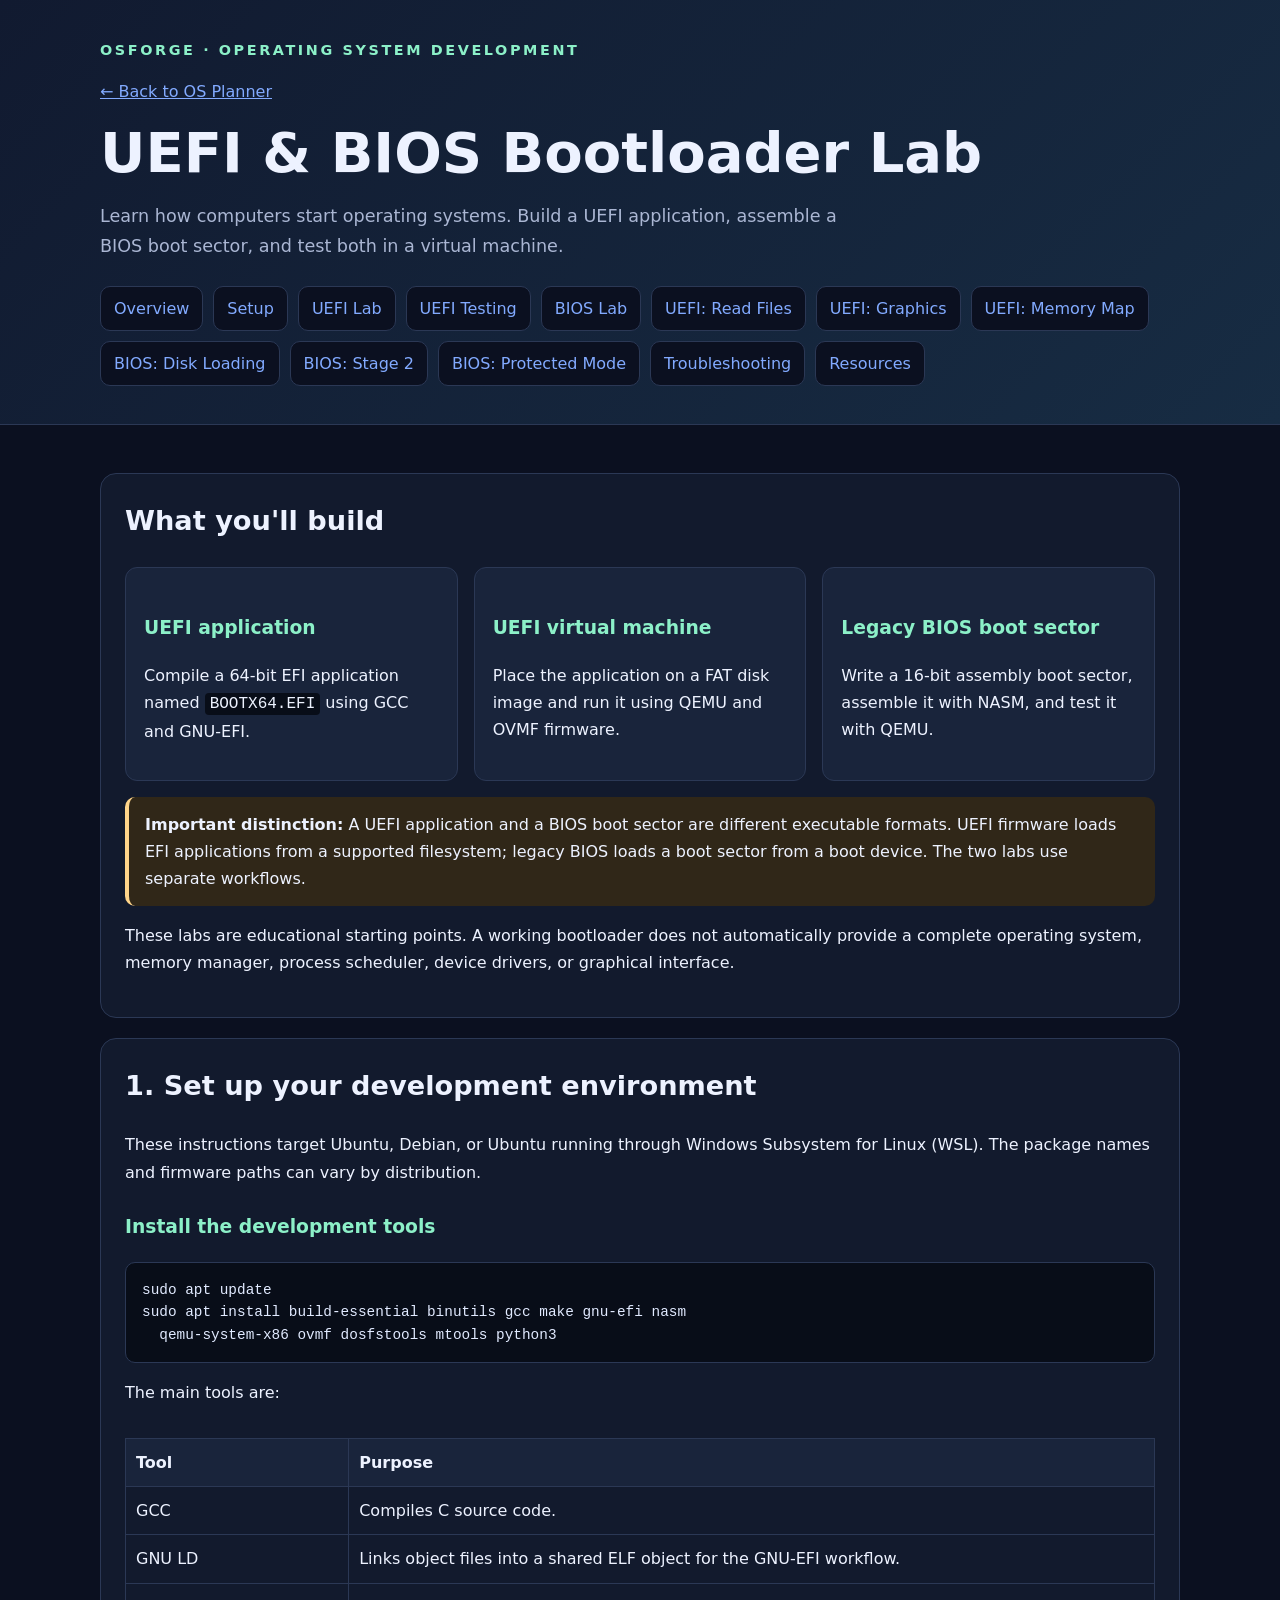
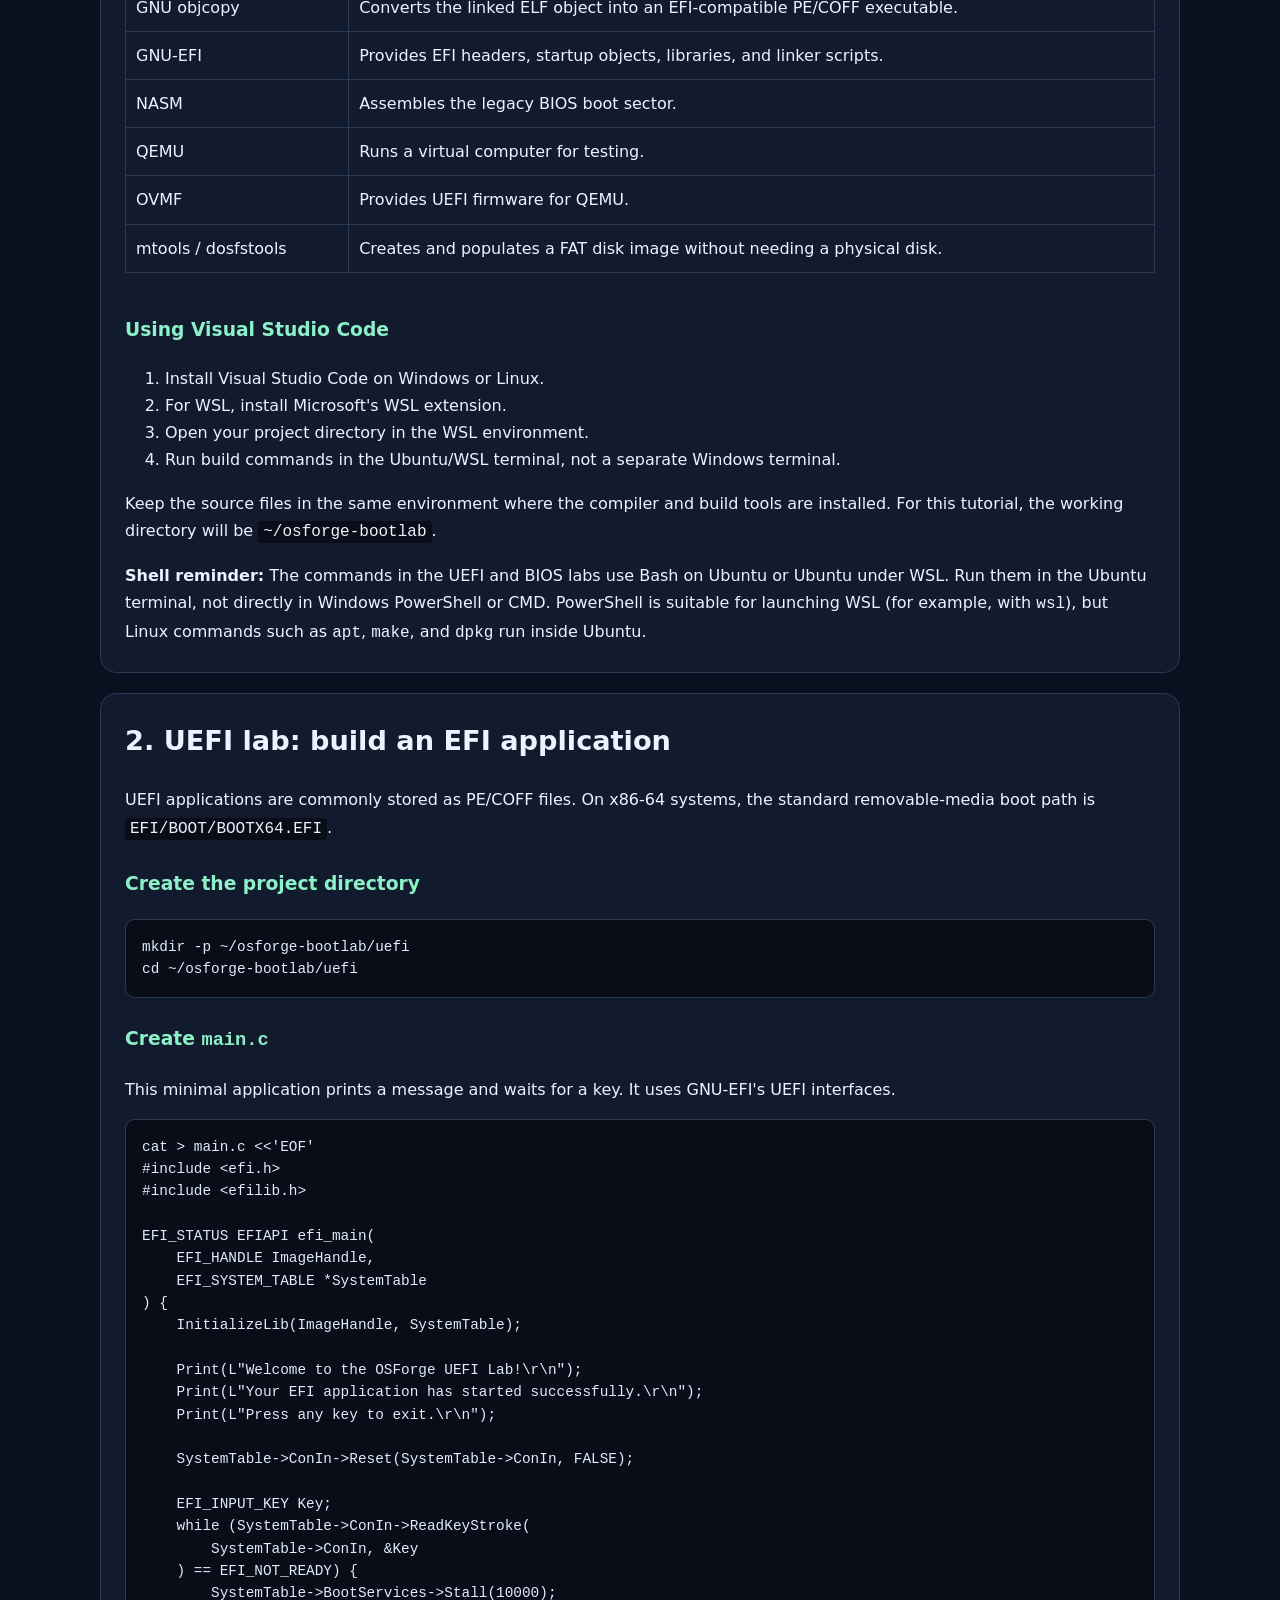
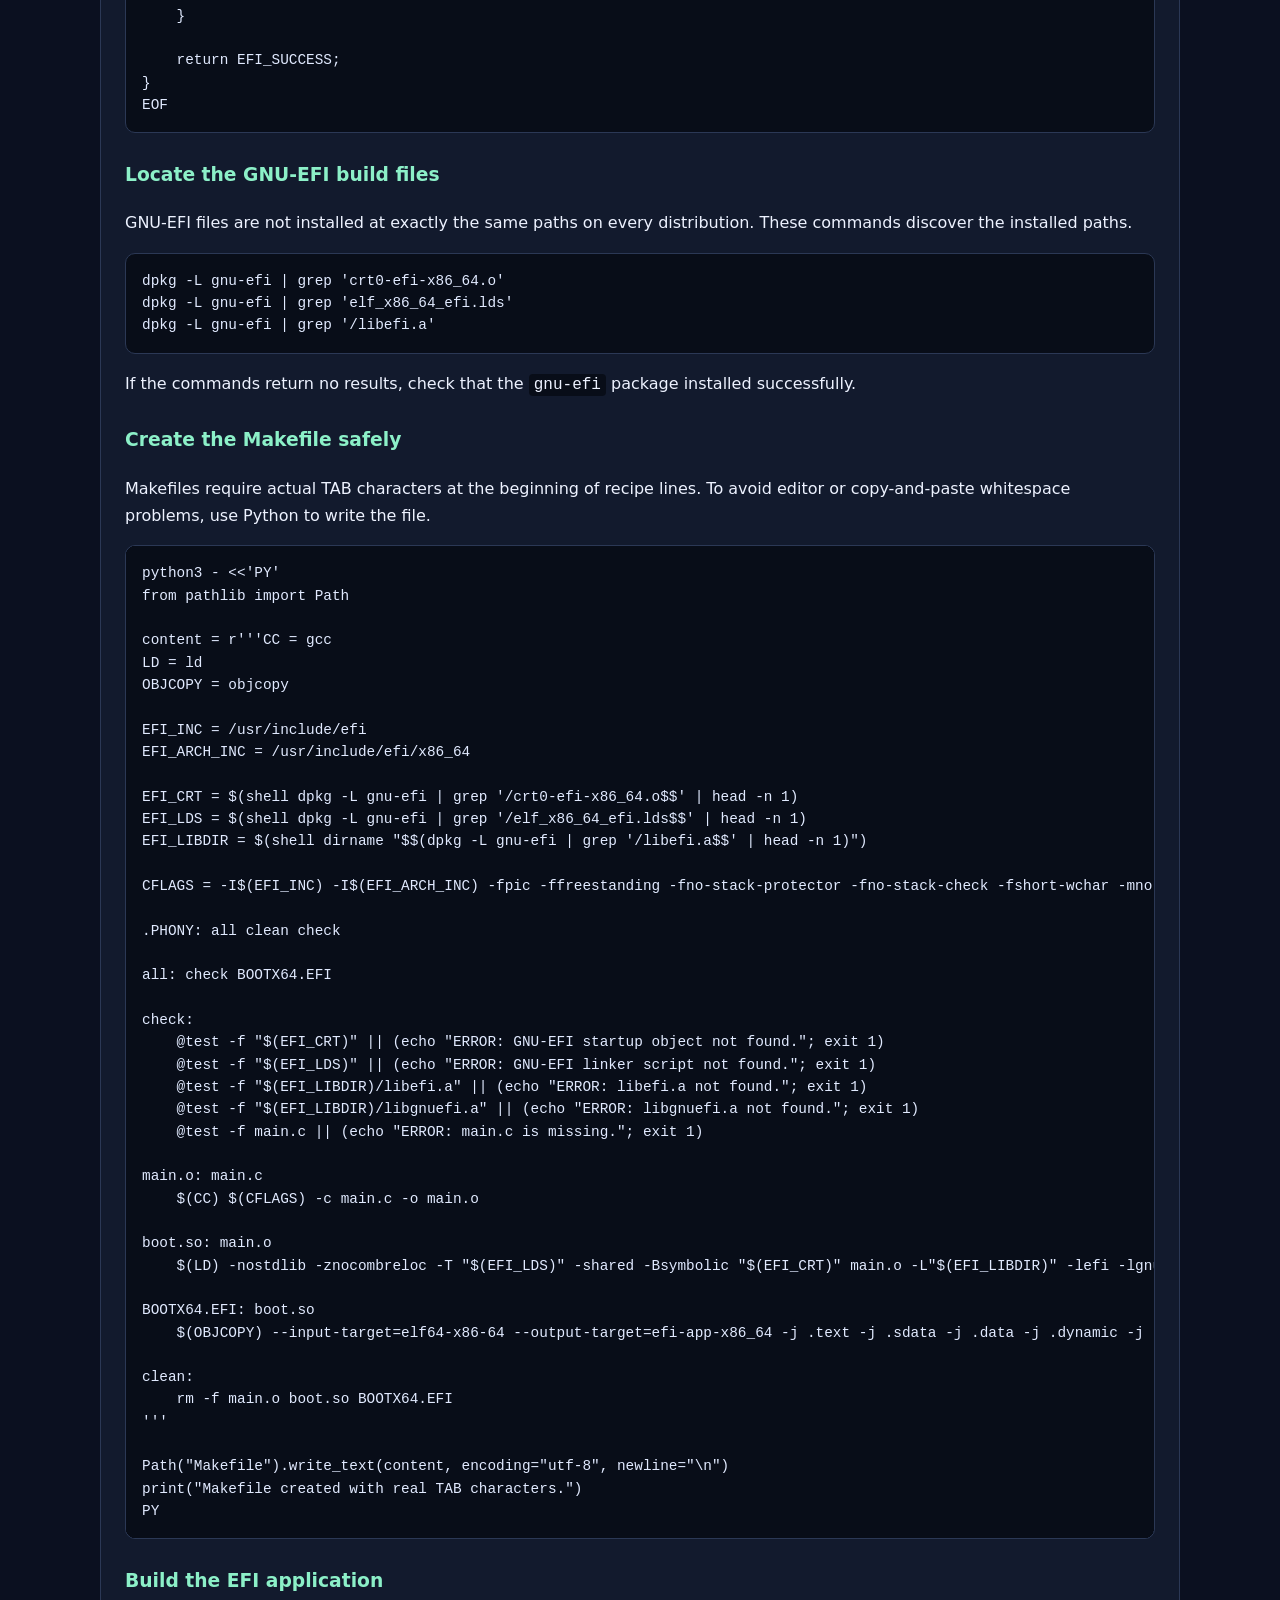
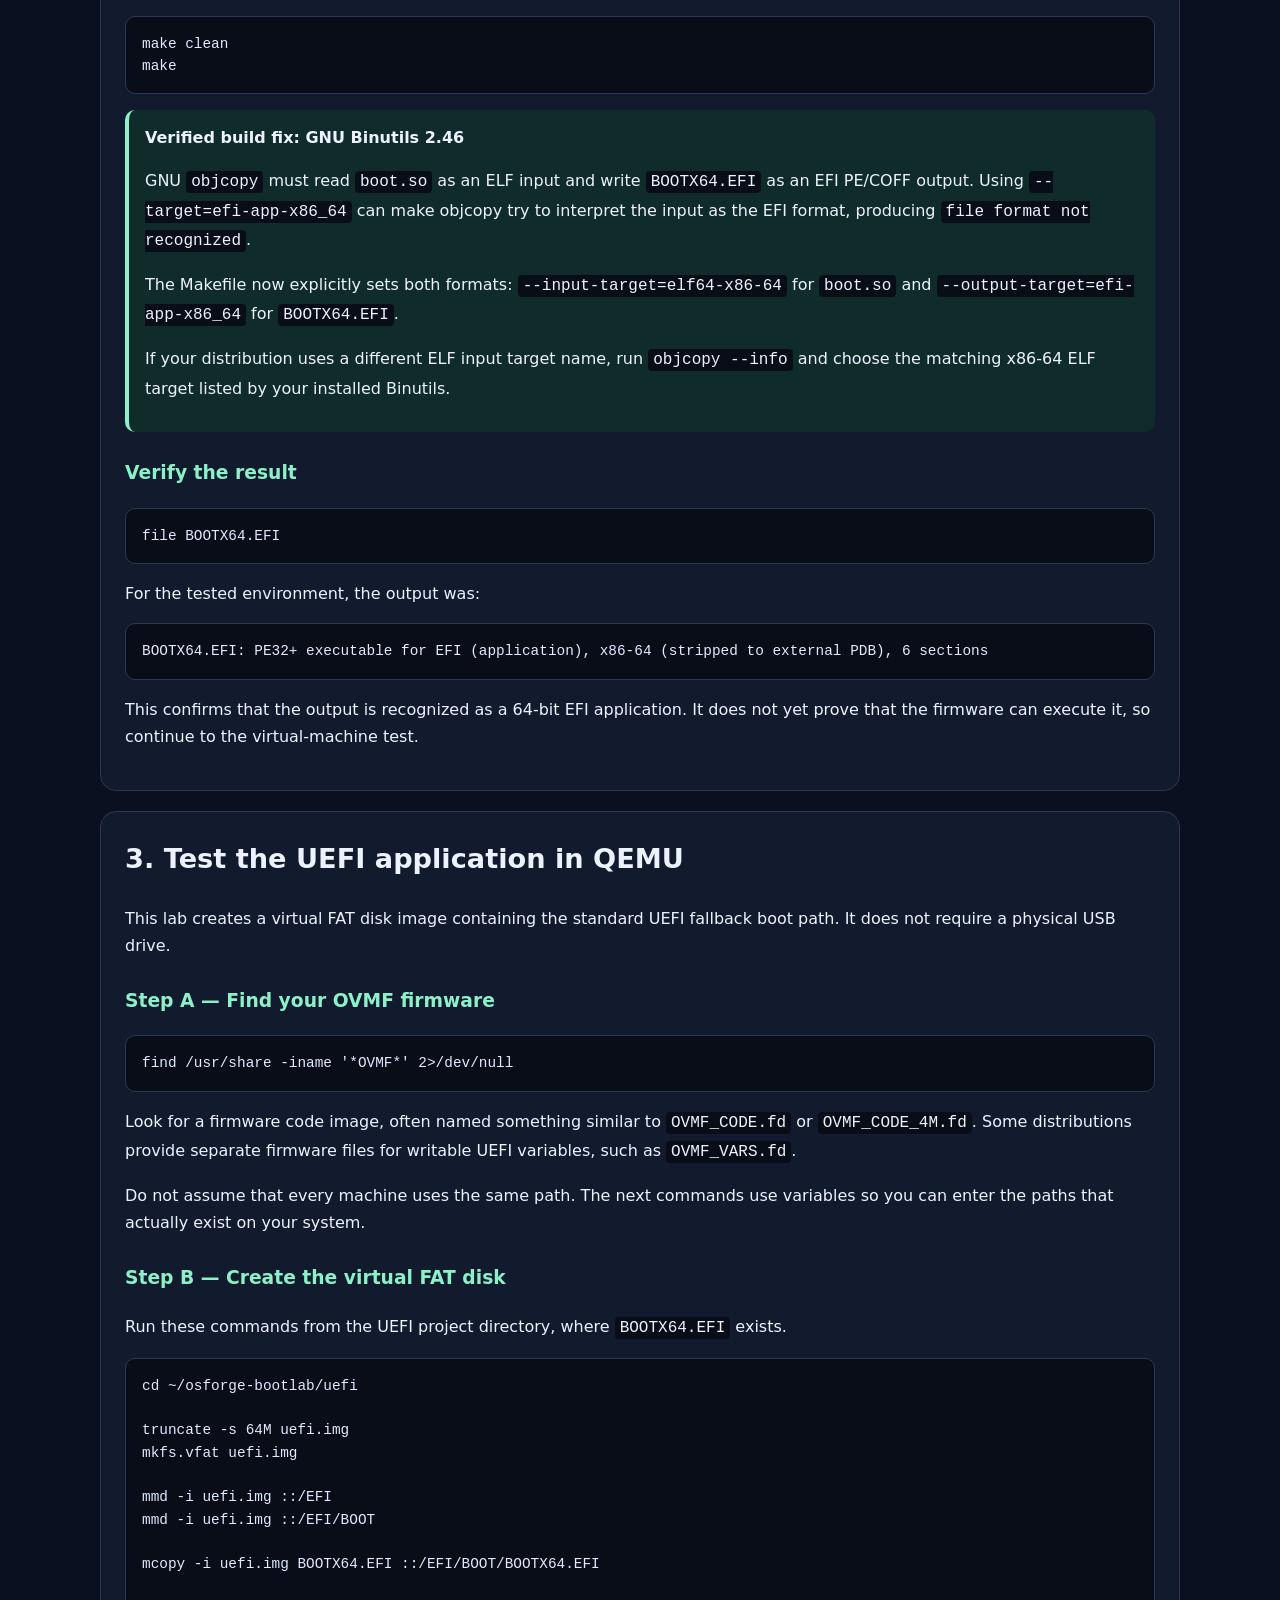
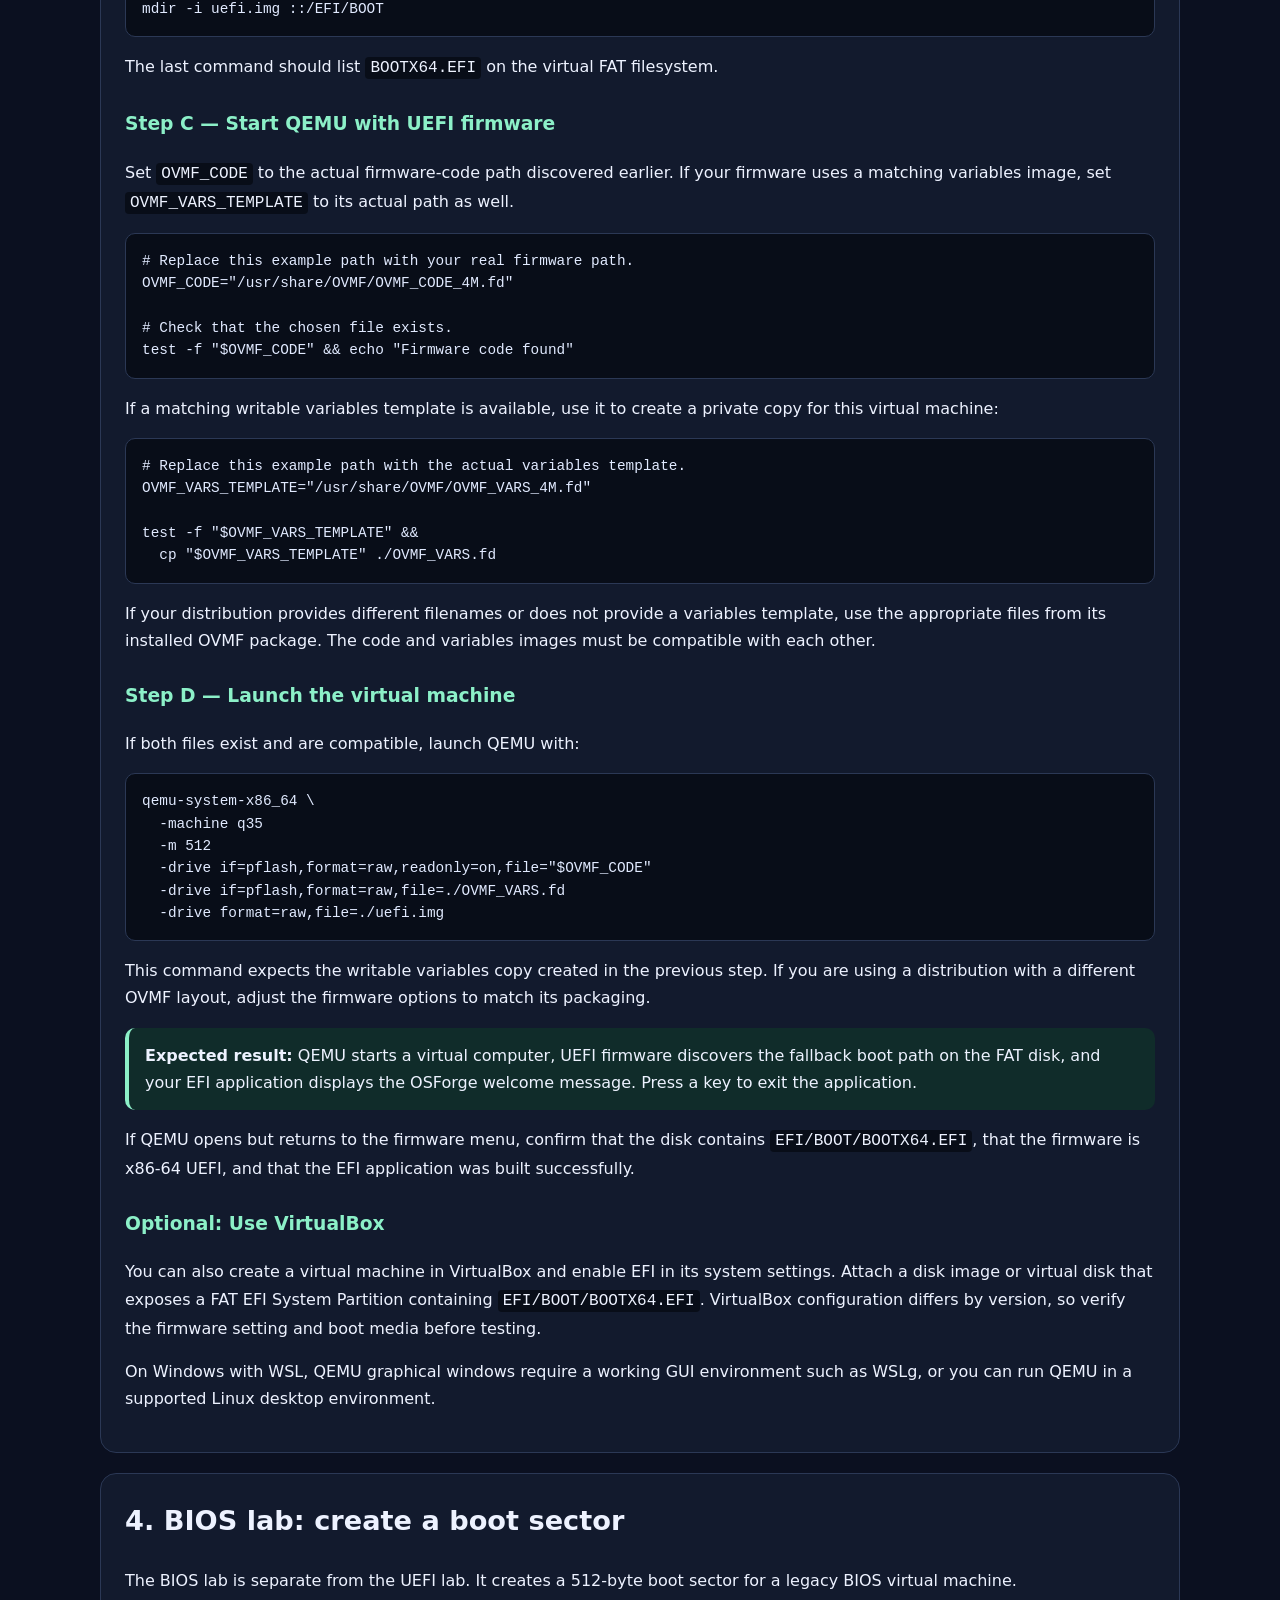
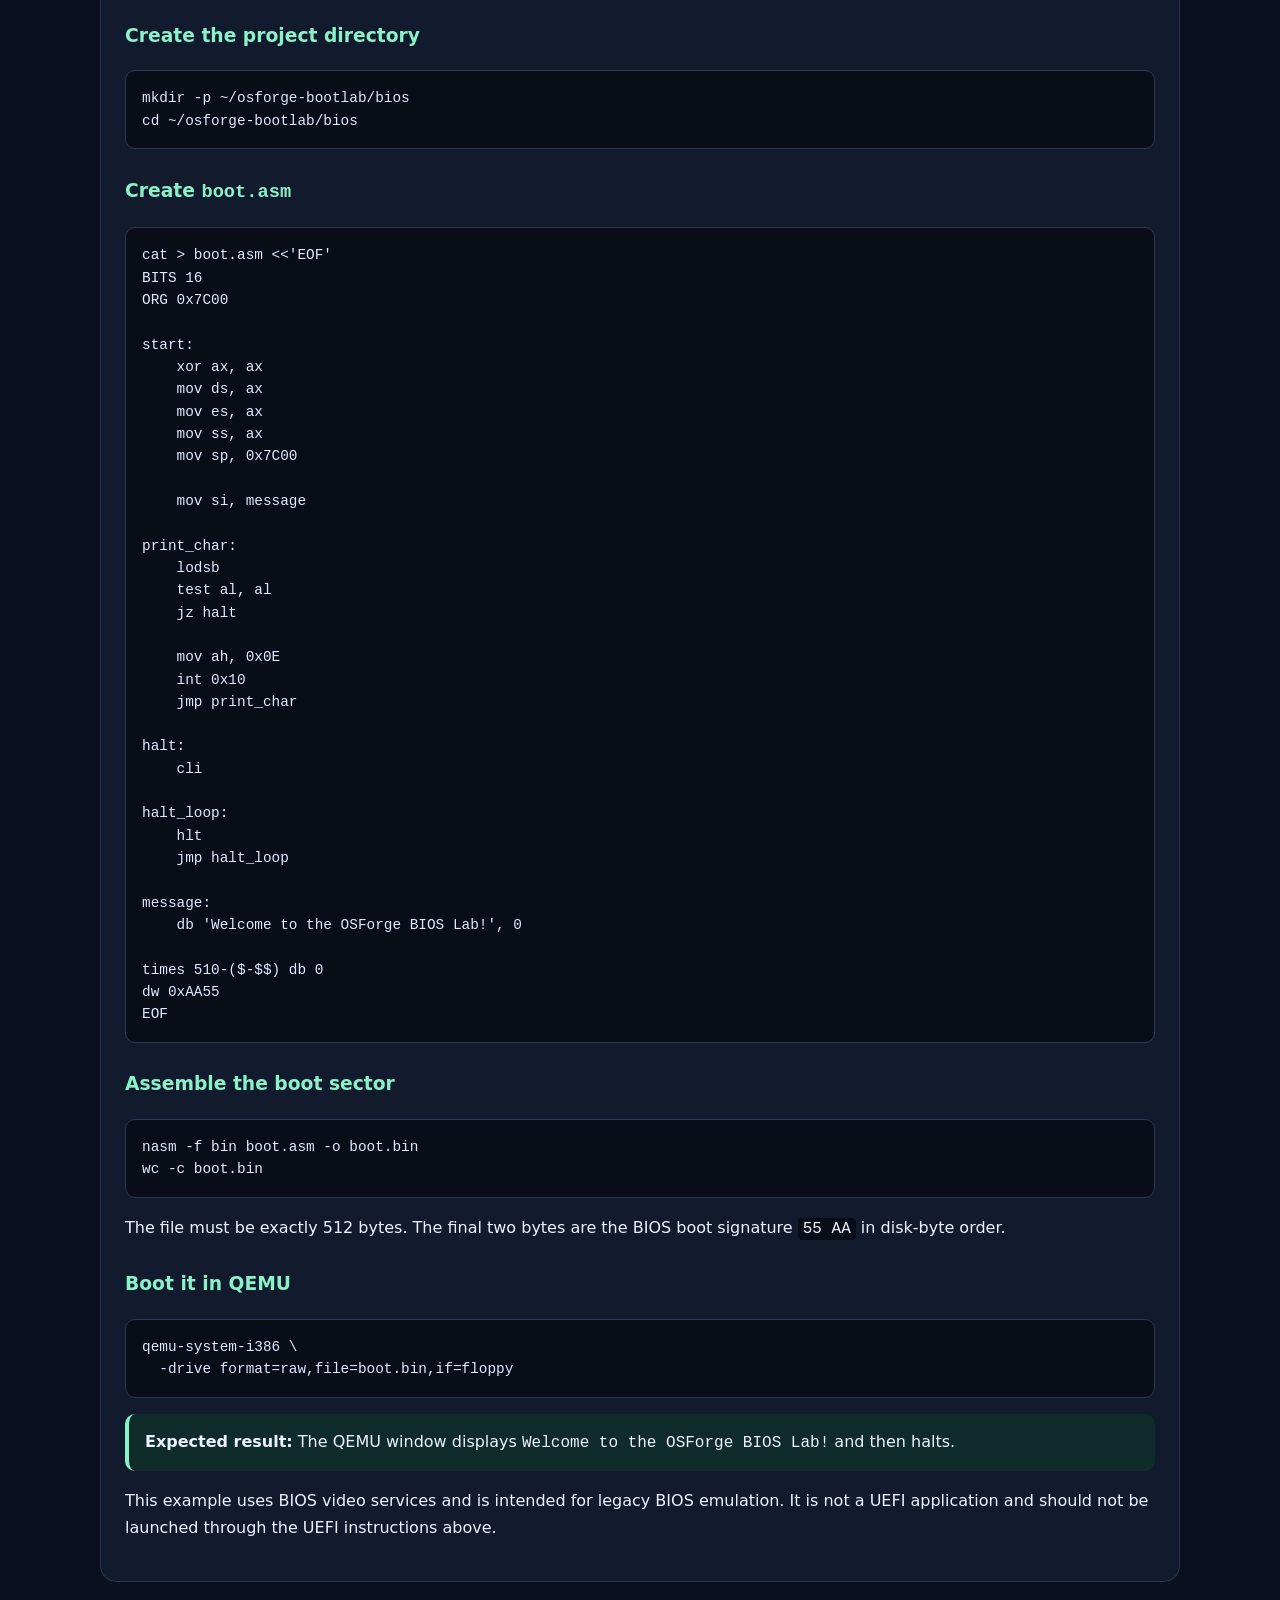
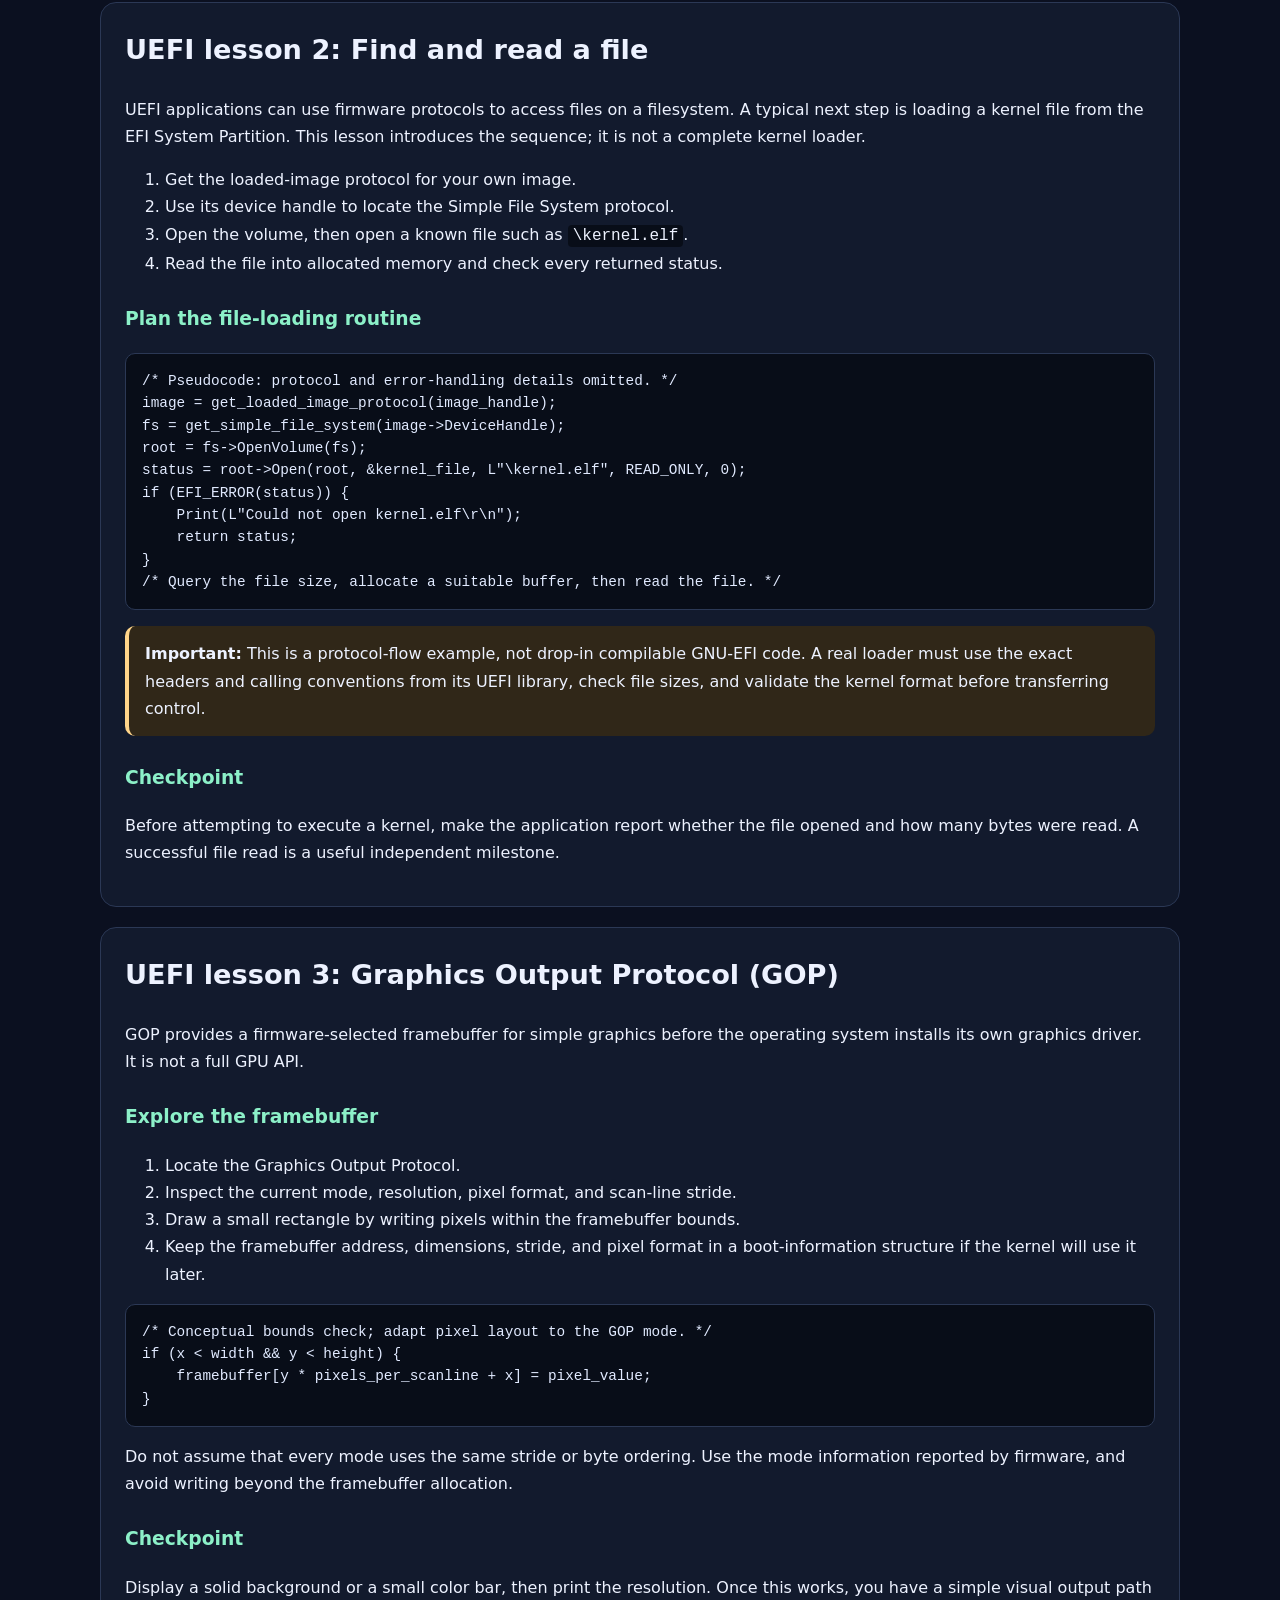
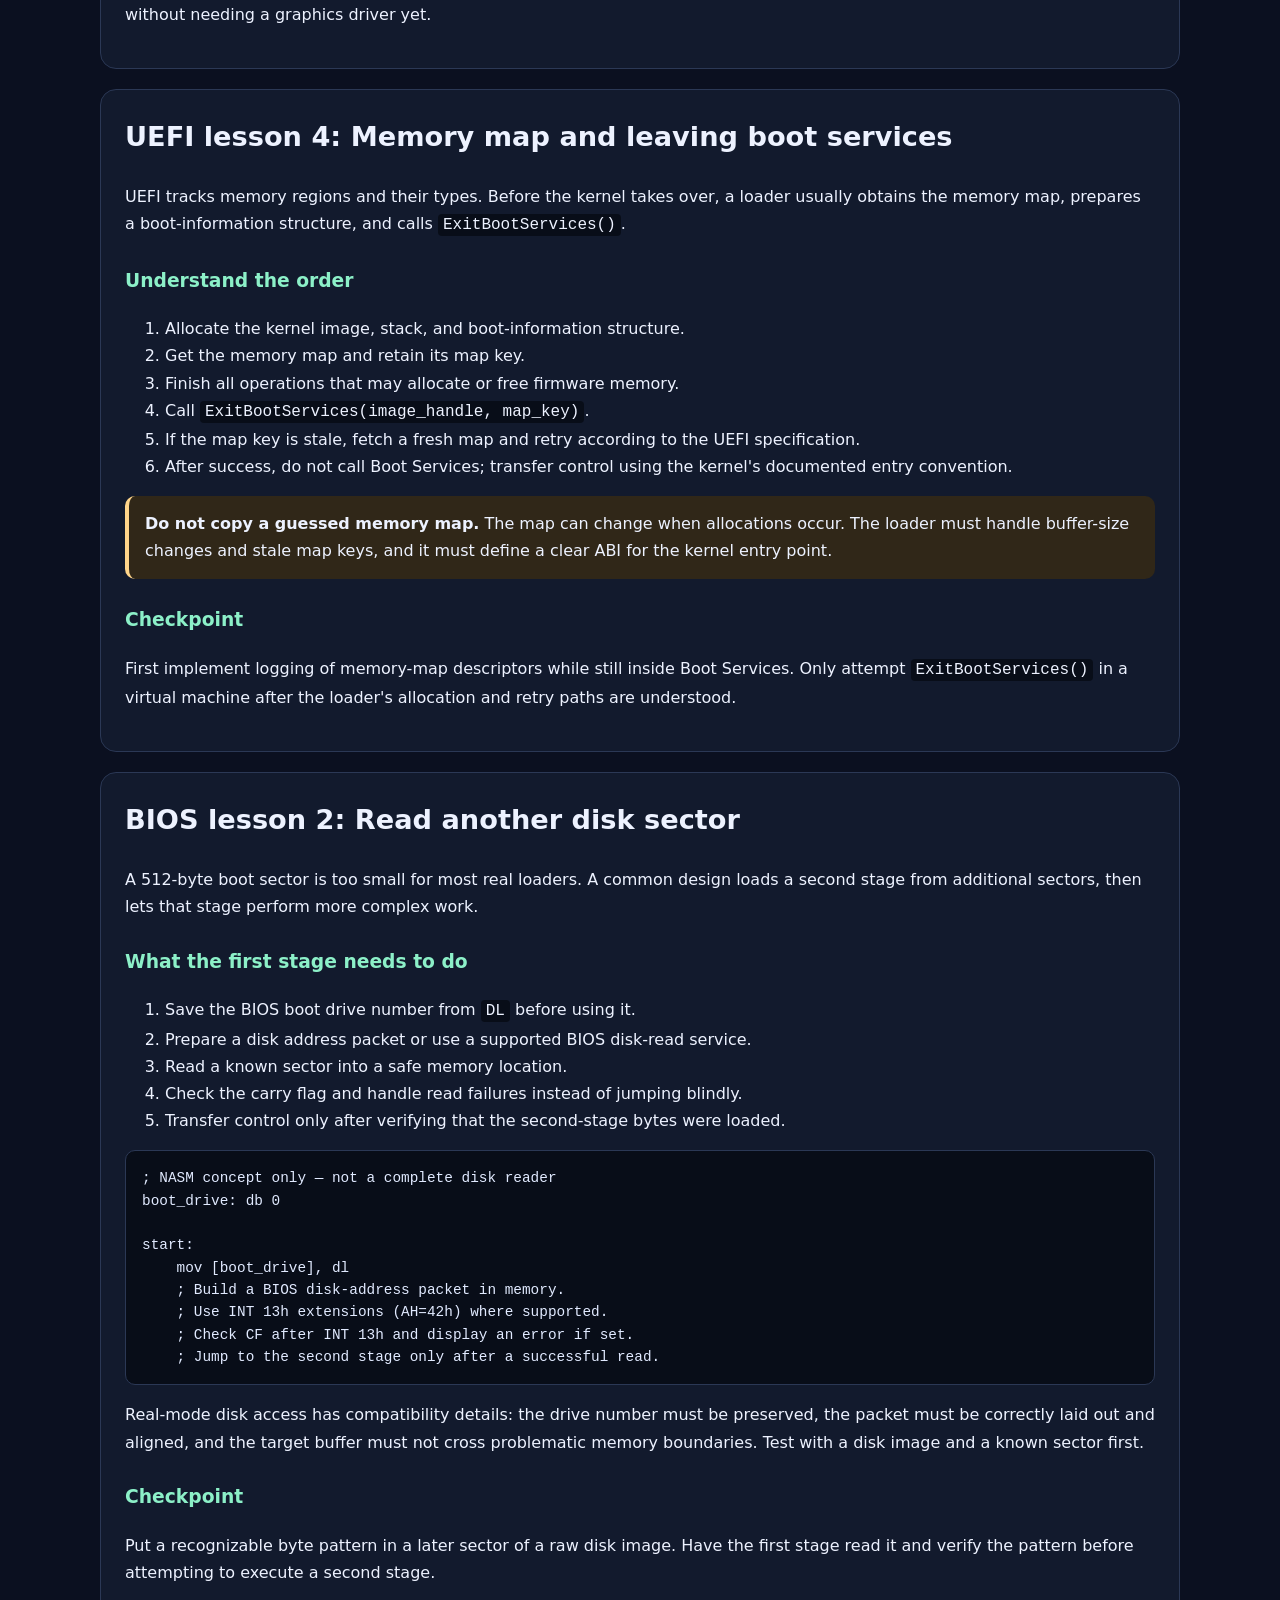
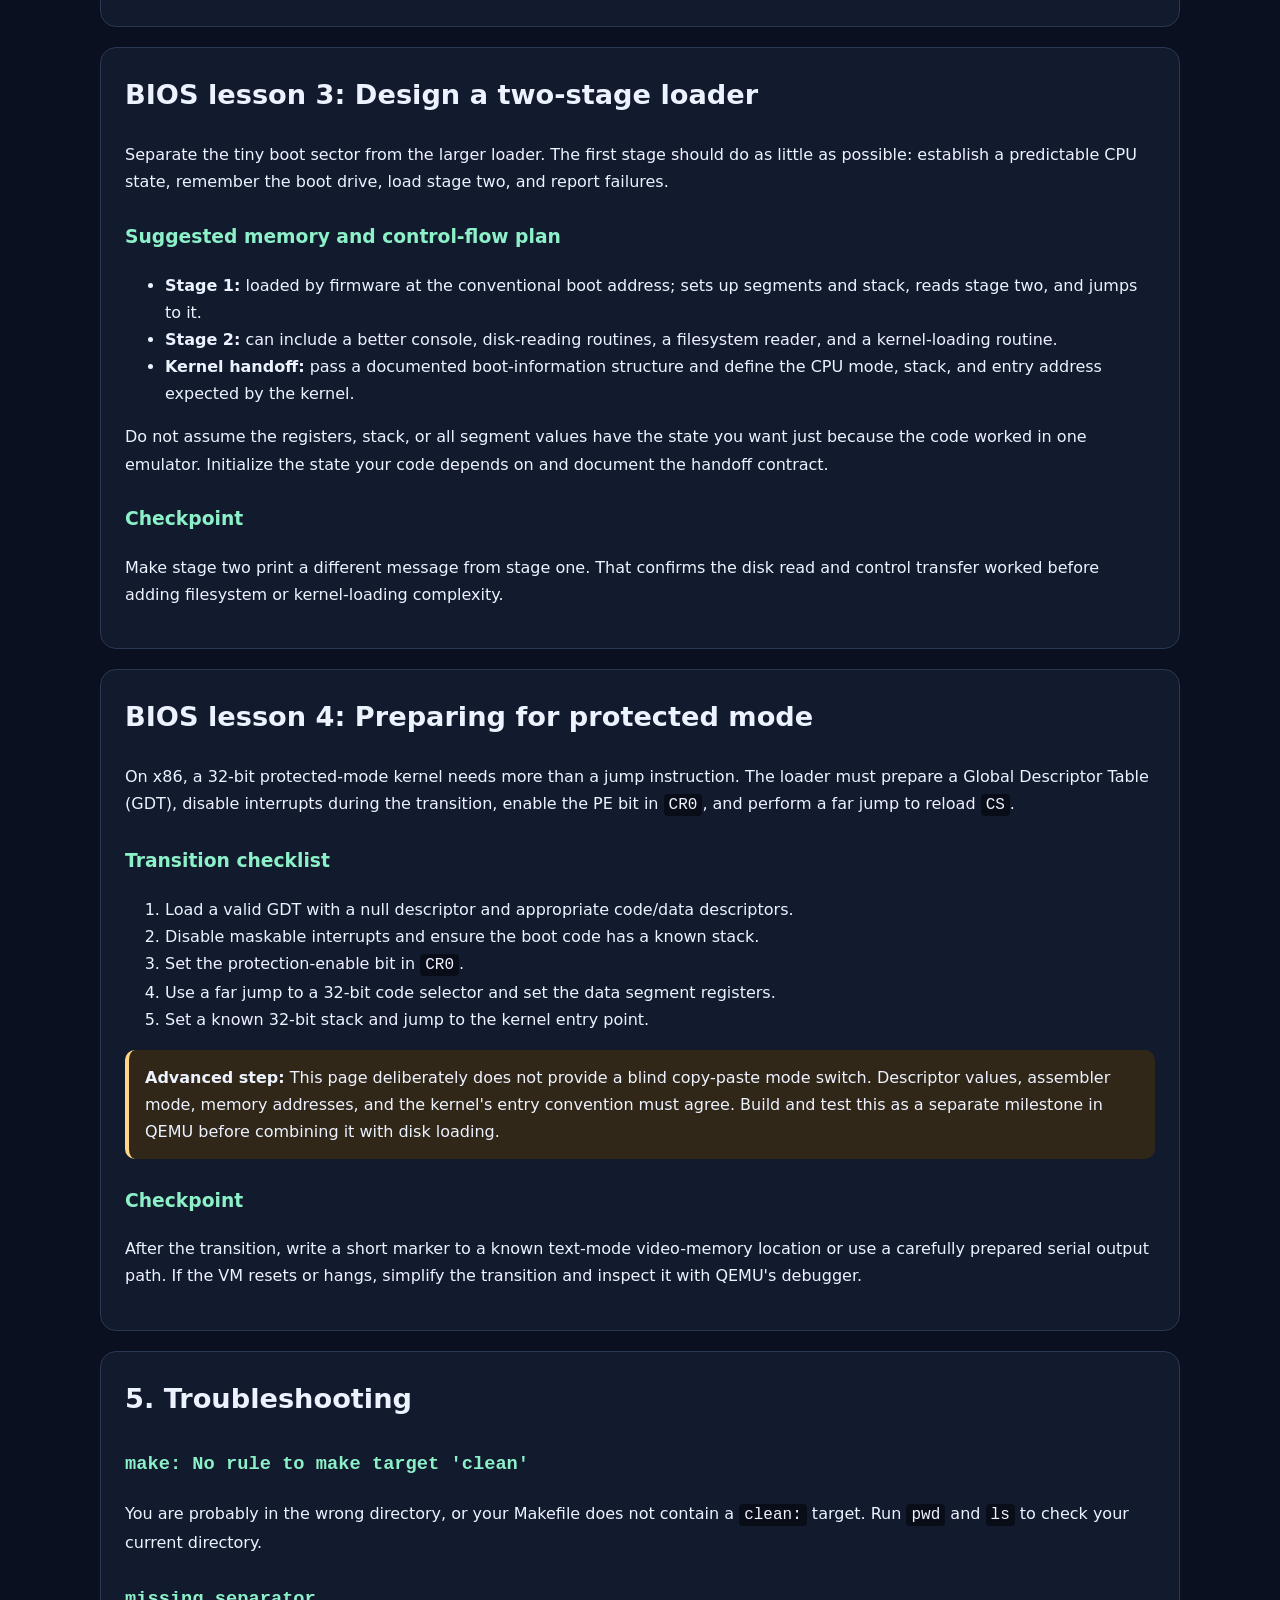
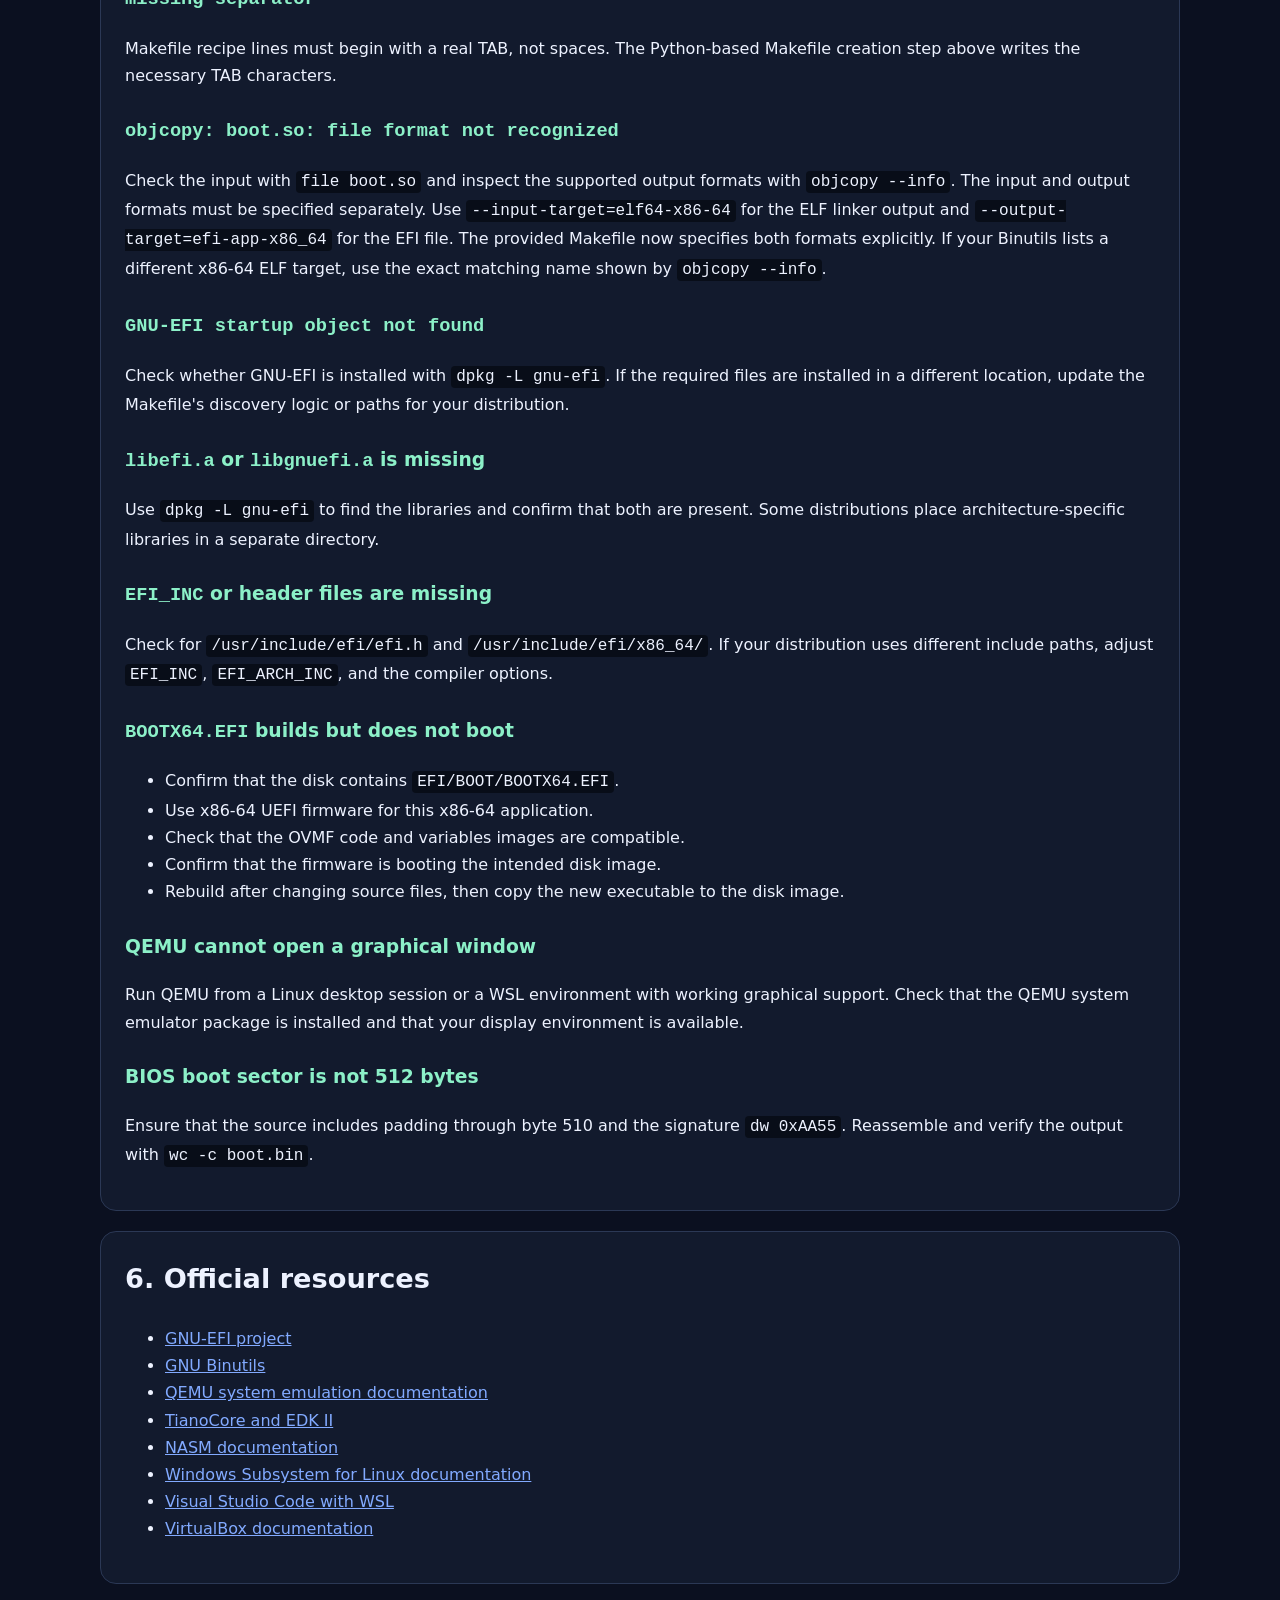
==== commit 4f5d3526: "Update print statement from 'Hello' to 'Goodbye'" ====
--- a/efi-bootloader.html
+++ b/efi-bootloader.html
@@ -1,3 +1,4 @@
+ 
 <!DOCTYPE html>
 <html lang="en">
 <head>
@@ -21,9 +22,13 @@
       --code: #080d18;
     }
 
-    * { box-sizing: border-box; }
-
-    html { scroll-behavior: smooth; }
+    * {
+      box-sizing: border-box;
+    }
+
+    html {
+      scroll-behavior: smooth;
+    }
 
     body {
       margin: 0;
@@ -33,8 +38,13 @@
       line-height: 1.7;
     }
 
-    a { color: var(--accent); }
-    a:hover { color: var(--accent2); }
+    a {
+      color: var(--accent);
+    }
+
+    a:hover {
+      color: var(--accent2);
+    }
 
     header {
       padding: 38px 20px;
@@ -42,7 +52,9 @@
       background: linear-gradient(135deg, #111a30, #172c43);
     }
 
-    .header-inner, main, footer {
+    .header-inner,
+    main,
+    footer {
       width: min(1080px, calc(100% - 32px));
       margin: 0 auto;
     }
@@ -92,9 +104,12 @@
       background: #0b1020;
     }
 
-    main { padding: 28px 0 60px; }
-
-    section, .panel {
+    main {
+      padding: 28px 0 60px;
+    }
+
+    section,
+    .panel {
       margin: 20px 0;
       padding: 24px;
       border: 1px solid var(--border);
@@ -115,9 +130,12 @@
       background: var(--panel2);
     }
 
-    .muted { color: var(--muted); }
-
-    .success, .warning {
+    .muted {
+      color: var(--muted);
+    }
+
+    .success,
+    .warning {
       padding: 14px 16px;
       margin: 16px 0;
       border-radius: 10px;
@@ -149,7 +167,8 @@
       font-family: Consolas, "Cascadia Code", "Liberation Mono", monospace;
     }
 
-    p code, li code {
+    p code,
+    li code {
       padding: 2px 5px;
       border-radius: 4px;
       background: var(--code);
@@ -166,7 +185,9 @@
       text-transform: uppercase;
     }
 
-    .table-wrap { overflow-x: auto; }
+    .table-wrap {
+      overflow-x: auto;
+    }
 
     table {
       width: 100%;
@@ -174,14 +195,17 @@
       margin: 16px 0;
     }
 
-    th, td {
+    th,
+    td {
       padding: 10px;
       border: 1px solid var(--border);
       text-align: left;
       vertical-align: top;
     }
 
-    th { background: var(--panel2); }
+    th {
+      background: var(--panel2);
+    }
 
     footer {
       padding: 25px 0 40px;
@@ -190,8 +214,14 @@
     }
 
     @media (max-width: 600px) {
-      section, .panel { padding: 17px; }
-      pre { font-size: 0.8rem; }
+      section,
+      .panel {
+        padding: 17px;
+      }
+
+      pre {
+        font-size: 0.8rem;
+      }
     }
   </style>
 </head>
@@ -281,29 +311,58 @@
       <h3>Install the development tools</h3>
 
       <pre><code>sudo apt update
-sudo apt install build-essential binutils gcc make gnu-efi nasm qemu-system-x86 ovmf dosfstools mtools python3</code></pre>
+sudo apt install build-essential binutils gcc make gnu-efi nasm 
+  qemu-system-x86 ovmf dosfstools mtools python3</code></pre>
 
       <p>The main tools are:</p>
 
       <div class="table-wrap">
         <table>
           <thead>
-            <tr><th>Tool</th><th>Purpose</th></tr>
+            <tr>
+              <th>Tool</th>
+              <th>Purpose</th>
+            </tr>
           </thead>
           <tbody>
-            <tr><td>GCC</td><td>Compiles C source code.</td></tr>
-            <tr><td>GNU LD</td><td>Links object files for the GNU-EFI workflow.</td></tr>
-            <tr><td>GNU objcopy</td><td>Converts the linked ELF object into an EFI-compatible PE/COFF executable.</td></tr>
-            <tr><td>GNU-EFI</td><td>Provides EFI headers, startup objects, libraries, and linker scripts.</td></tr>
-            <tr><td>NASM</td><td>Assembles the legacy BIOS boot sector.</td></tr>
-            <tr><td>QEMU</td><td>Runs a virtual computer for testing.</td></tr>
-            <tr><td>OVMF</td><td>Provides UEFI firmware for QEMU.</td></tr>
-            <tr><td>mtools / dosfstools</td><td>Creates and populates a FAT disk image without needing a physical disk.</td></tr>
+            <tr>
+              <td>GCC</td>
+              <td>Compiles C source code.</td>
+            </tr>
+            <tr>
+              <td>GNU LD</td>
+              <td>Links object files into a shared ELF object for the GNU-EFI workflow.</td>
+            </tr>
+            <tr>
+              <td>GNU objcopy</td>
+              <td>Converts the linked ELF object into an EFI-compatible PE/COFF executable.</td>
+            </tr>
+            <tr>
+              <td>GNU-EFI</td>
+              <td>Provides EFI headers, startup objects, libraries, and linker scripts.</td>
+            </tr>
+            <tr>
+              <td>NASM</td>
+              <td>Assembles the legacy BIOS boot sector.</td>
+            </tr>
+            <tr>
+              <td>QEMU</td>
+              <td>Runs a virtual computer for testing.</td>
+            </tr>
+            <tr>
+              <td>OVMF</td>
+              <td>Provides UEFI firmware for QEMU.</td>
+            </tr>
+            <tr>
+              <td>mtools / dosfstools</td>
+              <td>Creates and populates a FAT disk image without needing a physical disk.</td>
+            </tr>
           </tbody>
         </table>
       </div>
 
       <h3>Using Visual Studio Code</h3>
+
       <ol>
         <li>Install Visual Studio Code on Windows or Linux.</li>
         <li>For WSL, install Microsoft's WSL extension.</li>
@@ -316,10 +375,19 @@
         build tools are installed. For this tutorial, the working directory
         will be <code>~/osforge-bootlab</code>.
       </p>
+
+      <div class="notice">
+        <strong>Shell reminder:</strong> The commands in the UEFI and BIOS labs
+        use Bash on Ubuntu or Ubuntu under WSL. Run them in the Ubuntu terminal,
+        not directly in Windows PowerShell or CMD. PowerShell is suitable for
+        launching WSL (for example, with <code>wsl</code>), but Linux commands
+        such as <code>apt</code>, <code>make</code>, and <code>dpkg</code> run inside Ubuntu.
+      </div>
     </section>
 
     <section id="uefi">
       <h2>2. UEFI lab: build an EFI application</h2>
+
       <p>
         UEFI applications are commonly stored as PE/COFF files. On x86-64
         systems, the standard removable-media boot path is
@@ -327,16 +395,19 @@
       </p>
 
       <h3>Create the project directory</h3>
+
       <pre><code>mkdir -p ~/osforge-bootlab/uefi
 cd ~/osforge-bootlab/uefi</code></pre>
 
       <h3>Create <code>main.c</code></h3>
+
       <p>
         This minimal application prints a message and waits for a key.
         It uses GNU-EFI's UEFI interfaces.
       </p>
 
-      <pre><code>#include &lt;efi.h&gt;
+      <pre><code>cat &gt; main.c &lt;&lt;'EOF'
+#include &lt;efi.h&gt;
 #include &lt;efilib.h&gt;
 
 EFI_STATUS EFIAPI efi_main(
@@ -345,502 +416,457 @@
 ) {
     InitializeLib(ImageHandle, SystemTable);
 
-    Print(L"Welcome to OSForge UEFI Boot Lab!\r\n");
-    Print(L"UEFI application started successfully.\r\n");
+    Print(L"Welcome to the OSForge UEFI Lab!\r\n");
+    Print(L"Your EFI application has started successfully.\r\n");
     Print(L"Press any key to exit.\r\n");
 
-    uefi_call_wrapper(
-        SystemTable-&gt;ConIn-&gt;Reset, 2,
-        SystemTable-&gt;ConIn, FALSE
-    );
-
-    uefi_call_wrapper(
-        SystemTable-&gt;ConIn-&gt;ReadKeyStroke, 2,
-        SystemTable-&gt;ConIn, &(EFI_INPUT_KEY){0}
-    );
+    SystemTable-&gt;ConIn-&gt;Reset(SystemTable-&gt;ConIn, FALSE);
+
+    EFI_INPUT_KEY Key;
+    while (SystemTable-&gt;ConIn-&gt;ReadKeyStroke(
+        SystemTable-&gt;ConIn, &amp;Key
+    ) == EFI_NOT_READY) {
+        SystemTable-&gt;BootServices-&gt;Stall(10000);
+    }
 
     return EFI_SUCCESS;
-}</code></pre>
-
-      <h3>Create the Makefile</h3>
-      <p>
-        GNU-EFI file locations differ between distributions. The following
-        Makefile assumes common Debian or Ubuntu package paths.
-      </p>
-
-      <pre><code>ARCH = x86_64
-EFI_INC = /usr/include/efi
-EFI_ARCH_INC = /usr/include/efi/$(ARCH)
-EFI_LIB = /usr/lib
-
-CC = gcc
+}
+EOF</code></pre>
+
+      <h3>Locate the GNU-EFI build files</h3>
+
+      <p>
+        GNU-EFI files are not installed at exactly the same paths on every
+        distribution. These commands discover the installed paths.
+      </p>
+
+      <pre><code>dpkg -L gnu-efi | grep 'crt0-efi-x86_64.o'
+dpkg -L gnu-efi | grep 'elf_x86_64_efi.lds'
+dpkg -L gnu-efi | grep '/libefi.a'</code></pre>
+
+      <p>
+        If the commands return no results, check that the
+        <code>gnu-efi</code> package installed successfully.
+      </p>
+
+      <h3>Create the Makefile safely</h3>
+
+      <p>
+        Makefiles require actual TAB characters at the beginning of recipe
+        lines. To avoid editor or copy-and-paste whitespace problems, use
+        Python to write the file.
+      </p>
+
+      <pre><code>python3 - &lt;&lt;'PY'
+from pathlib import Path
+
+content = r'''CC = gcc
 LD = ld
 OBJCOPY = objcopy
 
-CFLAGS = -I$(EFI_INC) -I$(EFI_ARCH_INC) \
-         -fpic -ffreestanding -fno-stack-protector \
-         -fno-stack-check -fshort-wchar -mno-red-zone \
-         -maccumulate-outgoing-args
-
-LDFLAGS = -nostdlib -znocombreloc -T \
-          /usr/lib/elf_x86_64_efi.lds \
-          -shared -Bsymbolic
-
-all: BOOTX64.EFI
+EFI_INC = /usr/include/efi
+EFI_ARCH_INC = /usr/include/efi/x86_64
+
+EFI_CRT = $(shell dpkg -L gnu-efi | grep '/crt0-efi-x86_64.o$$' | head -n 1)
+EFI_LDS = $(shell dpkg -L gnu-efi | grep '/elf_x86_64_efi.lds$$' | head -n 1)
+EFI_LIBDIR = $(shell dirname "$$(dpkg -L gnu-efi | grep '/libefi.a$$' | head -n 1)")
+
+CFLAGS = -I$(EFI_INC) -I$(EFI_ARCH_INC) -fpic -ffreestanding -fno-stack-protector -fno-stack-check -fshort-wchar -mno-red-zone -maccumulate-outgoing-args
+
+.PHONY: all clean check
+
+all: check BOOTX64.EFI
+
+check:
+	@test -f "$(EFI_CRT)" || (echo "ERROR: GNU-EFI startup object not found."; exit 1)
+	@test -f "$(EFI_LDS)" || (echo "ERROR: GNU-EFI linker script not found."; exit 1)
+	@test -f "$(EFI_LIBDIR)/libefi.a" || (echo "ERROR: libefi.a not found."; exit 1)
+	@test -f "$(EFI_LIBDIR)/libgnuefi.a" || (echo "ERROR: libgnuefi.a not found."; exit 1)
+	@test -f main.c || (echo "ERROR: main.c is missing."; exit 1)
 
 main.o: main.c
 	$(CC) $(CFLAGS) -c main.c -o main.o
 
 boot.so: main.o
-	$(LD) $(LDFLAGS) \
-	    /usr/lib/crt0-efi-x86_64.o main.o \
-	    -L$(EFI_LIB) -lefi -lgnuefi -o boot.so
+	$(LD) -nostdlib -znocombreloc -T "$(EFI_LDS)" -shared -Bsymbolic "$(EFI_CRT)" main.o -L"$(EFI_LIBDIR)" -lefi -lgnuefi -o boot.so
 
 BOOTX64.EFI: boot.so
-	$(OBJCOPY) --target=efi-app-x86_64 \
-	    boot.so BOOTX64.EFI
+	$(OBJCOPY) --input-target=elf64-x86-64 --output-target=efi-app-x86_64 -j .text -j .sdata -j .data -j .dynamic -j .dynsym -j .rel -j .rela -j .reloc boot.so BOOTX64.EFI
 
 clean:
 	rm -f main.o boot.so BOOTX64.EFI
-
-.PHONY: all clean</code></pre>
-
-      <div class="warning">
-        <strong>Makefile note:</strong> Recipe lines must begin with a real
-        tab. GNU-EFI paths and objcopy target names can vary by toolchain;
-        if the build fails, follow the troubleshooting section.
+'''
+
+Path("Makefile").write_text(content, encoding="utf-8", newline="\n")
+print("Makefile created with real TAB characters.")
+PY</code></pre>
+
+      <h3>Build the EFI application</h3>
+
+      <pre><code>make clean
+make</code></pre>
+
+      <div class="success">
+        <strong>Verified build fix: GNU Binutils 2.46</strong>
+        <p>
+          GNU <code>objcopy</code> must read <code>boot.so</code> as an ELF
+          input and write <code>BOOTX64.EFI</code> as an EFI PE/COFF output.
+          Using <code>--target=efi-app-x86_64</code> can make objcopy try to
+          interpret the input as the EFI format, producing
+          <code>file format not recognized</code>.
+        </p>
+        <p>
+          The Makefile now explicitly sets both formats:
+          <code>--input-target=elf64-x86-64</code> for <code>boot.so</code>
+          and <code>--output-target=efi-app-x86_64</code> for
+          <code>BOOTX64.EFI</code>.
+        </p>
+        <p>
+          If your distribution uses a different ELF input target name, run
+          <code>objcopy --info</code> and choose the matching x86-64 ELF
+          target listed by your installed Binutils.
+        </p>
       </div>
 
-      <h3>Compile the application</h3>
-      <pre><code>make
-file BOOTX64.EFI</code></pre>
-
-      <p>
-        The output should be a PE/COFF EFI application. If compilation fails,
-        confirm that GNU-EFI and the required development tools are installed.
-      </p>
-    </section>
-	    <section id="qemu">
+      <h3>Verify the result</h3>
+
+      <pre><code>file BOOTX64.EFI</code></pre>
+
+      <p>For the tested environment, the output was:</p>
+
+      <pre><code>BOOTX64.EFI: PE32+ executable for EFI (application), x86-64 (stripped to external PDB), 6 sections</code></pre>
+
+      <p>
+        This confirms that the output is recognized as a 64-bit EFI
+        application. It does not yet prove that the firmware can execute
+        it, so continue to the virtual-machine test.
+      </p>
+    </section>
+
+    <section id="qemu">
       <h2>3. Test the UEFI application in QEMU</h2>
 
       <p>
-        UEFI firmware needs a FAT-formatted EFI System Partition containing
-        the executable at the standard removable-media path.
-      </p>
-
-      <h3>Create the disk image</h3>
+        This lab creates a virtual FAT disk image containing the standard
+        UEFI fallback boot path. It does not require a physical USB drive.
+      </p>
+
+      <h3>Step A — Find your OVMF firmware</h3>
+
+      <pre><code>find /usr/share -iname '*OVMF*' 2&gt;/dev/null</code></pre>
+
+      <p>
+        Look for a firmware code image, often named something similar to
+        <code>OVMF_CODE.fd</code> or <code>OVMF_CODE_4M.fd</code>.
+        Some distributions provide separate firmware files for writable
+        UEFI variables, such as <code>OVMF_VARS.fd</code>.
+      </p>
+
+      <p>
+        Do not assume that every machine uses the same path. The next
+        commands use variables so you can enter the paths that actually
+        exist on your system.
+      </p>
+
+      <h3>Step B — Create the virtual FAT disk</h3>
+
+      <p>
+        Run these commands from the UEFI project directory, where
+        <code>BOOTX64.EFI</code> exists.
+      </p>
+
       <pre><code>cd ~/osforge-bootlab/uefi
-mkdir -p esp/EFI/BOOT
-cp BOOTX64.EFI esp/EFI/BOOT/BOOTX64.EFI
-dd if=/dev/zero of=uefi.img bs=1M count=64
+
+truncate -s 64M uefi.img
 mkfs.vfat uefi.img
-mcopy -i uefi.img -s esp/EFI ::</code></pre>
-
-      <p>
-        If your version of mtools does not accept the copy command above,
-        create the directories inside the image and copy the EFI file with
-        individual <code>mmd</code> and <code>mcopy</code> commands.
-      </p>
-
-      <h3>Locate OVMF firmware</h3>
-      <pre><code>find /usr/share -iname '*OVMF*CODE*.fd' 2&gt;/dev/null</code></pre>
-
-      <p>
-        On many Debian-based distributions, the firmware file is located
-        under <code>/usr/share/OVMF/</code>. Use the path returned by
-        your system.
-      </p>
-
-      <h3>Boot the virtual machine</h3>
-      <p>
-        Replace the firmware path below with the OVMF code image found on
-        your system.
-      </p>
+
+mmd -i uefi.img ::/EFI
+mmd -i uefi.img ::/EFI/BOOT
+
+mcopy -i uefi.img BOOTX64.EFI ::/EFI/BOOT/BOOTX64.EFI
+
+mdir -i uefi.img ::/EFI/BOOT</code></pre>
+
+      <p>
+        The last command should list <code>BOOTX64.EFI</code> on the
+        virtual FAT filesystem.
+      </p>
+
+      <h3>Step C — Start QEMU with UEFI firmware</h3>
+
+      <p>
+        Set <code>OVMF_CODE</code> to the actual firmware-code path discovered
+        earlier. If your firmware uses a matching variables image, set
+        <code>OVMF_VARS_TEMPLATE</code> to its actual path as well.
+      </p>
+
+      <pre><code># Replace this example path with your real firmware path.
+OVMF_CODE="/usr/share/OVMF/OVMF_CODE_4M.fd"
+
+# Check that the chosen file exists.
+test -f "$OVMF_CODE" &amp;&amp; echo "Firmware code found"</code></pre>
+
+      <p>
+        If a matching writable variables template is available, use it to
+        create a private copy for this virtual machine:
+      </p>
+
+      <pre><code># Replace this example path with the actual variables template.
+OVMF_VARS_TEMPLATE="/usr/share/OVMF/OVMF_VARS_4M.fd"
+
+test -f "$OVMF_VARS_TEMPLATE" &amp;&amp; 
+  cp "$OVMF_VARS_TEMPLATE" ./OVMF_VARS.fd</code></pre>
+
+      <p>
+        If your distribution provides different filenames or does not
+        provide a variables template, use the appropriate files from its
+        installed OVMF package. The code and variables images must be
+        compatible with each other.
+      </p>
+
+      <h3>Step D — Launch the virtual machine</h3>
+
+      <p>
+        If both files exist and are compatible, launch QEMU with:
+      </p>
+
       <pre><code>qemu-system-x86_64 \
-  -machine q35 \
-  -m 512M \
-  -bios /usr/share/OVMF/OVMF_CODE.fd \
-  -drive format=raw,file=uefi.img</code></pre>
+  -machine q35 
+  -m 512 
+  -drive if=pflash,format=raw,readonly=on,file="$OVMF_CODE" 
+  -drive if=pflash,format=raw,file=./OVMF_VARS.fd 
+  -drive format=raw,file=./uefi.img</code></pre>
+
+      <p>
+        This command expects the writable variables copy created in the
+        previous step. If you are using a distribution with a different
+        OVMF layout, adjust the firmware options to match its packaging.
+      </p>
 
       <div class="success">
-        <strong>Checkpoint:</strong> If the firmware detects the disk and
-        launches your EFI application, the UEFI lab is working. If the
-        application is not found, check the disk image's directory structure
-        and the firmware path.
+        <strong>Expected result:</strong> QEMU starts a virtual computer,
+        UEFI firmware discovers the fallback boot path on the FAT disk,
+        and your EFI application displays the OSForge welcome message.
+        Press a key to exit the application.
       </div>
 
-      <h3>What you have learned</h3>
-      <ul>
-        <li>UEFI firmware can load a PE/COFF EFI application.</li>
-        <li>A FAT filesystem can contain the standard removable-media boot path.</li>
-        <li>QEMU and OVMF let you test boot code without changing your physical computer's firmware settings.</li>
-      </ul>
+      <p>
+        If QEMU opens but returns to the firmware menu, confirm that the
+        disk contains <code>EFI/BOOT/BOOTX64.EFI</code>, that the firmware
+        is x86-64 UEFI, and that the EFI application was built successfully.
+      </p>
+
+      <h3>Optional: Use VirtualBox</h3>
+
+      <p>
+        You can also create a virtual machine in VirtualBox and enable EFI
+        in its system settings. Attach a disk image or virtual disk that
+        exposes a FAT EFI System Partition containing
+        <code>EFI/BOOT/BOOTX64.EFI</code>. VirtualBox configuration differs
+        by version, so verify the firmware setting and boot media before
+        testing.
+      </p>
+
+      <p>
+        On Windows with WSL, QEMU graphical windows require a working GUI
+        environment such as WSLg, or you can run QEMU in a supported Linux
+        desktop environment.
+      </p>
     </section>
 
     <section id="bios">
-      <h2>4. Legacy BIOS lab: build a boot sector</h2>
-
-      <p>
-        Traditional x86 BIOS firmware loads a boot sector from a boot device.
-        A classic boot sector is 512 bytes long and ends with the signature
-        <code>55 AA</code> (stored as <code>0xAA55</code> in little-endian
-        assembly notation).
+      <h2>4. BIOS lab: create a boot sector</h2>
+
+      <p>
+        The BIOS lab is separate from the UEFI lab. It creates a 512-byte
+        boot sector for a legacy BIOS virtual machine.
       </p>
 
       <h3>Create the project directory</h3>
+
       <pre><code>mkdir -p ~/osforge-bootlab/bios
 cd ~/osforge-bootlab/bios</code></pre>
 
       <h3>Create <code>boot.asm</code></h3>
-      <pre><code>bits 16
-org 0x7C00
+
+      <pre><code>cat &gt; boot.asm &lt;&lt;'EOF'
+BITS 16
+ORG 0x7C00
 
 start:
-    cli
     xor ax, ax
     mov ds, ax
     mov es, ax
     mov ss, ax
     mov sp, 0x7C00
-    sti
 
     mov si, message
 
-.print:
+print_char:
     lodsb
     test al, al
-    jz .halt
+    jz halt
 
     mov ah, 0x0E
     int 0x10
-    jmp .print
-
-.halt:
+    jmp print_char
+
+halt:
     cli
 
-.loop:
+halt_loop:
     hlt
-    jmp .loop
-
-message db 'Welcome to OSForge BIOS Boot Lab!', 0
+    jmp halt_loop
+
+message:
+    db 'Welcome to the OSForge BIOS Lab!', 0
 
 times 510-($-$$) db 0
-dw 0xAA55</code></pre>
+dw 0xAA55
+EOF</code></pre>
 
       <h3>Assemble the boot sector</h3>
+
       <pre><code>nasm -f bin boot.asm -o boot.bin
 wc -c boot.bin</code></pre>
 
       <p>
-        The output must be exactly 512 bytes. If it is not, check the
-        padding directive and ensure that the source fits within the first
-        510 bytes before the signature.
-      </p>
-
-      <h3>Test it in QEMU</h3>
-      <pre><code>qemu-system-i386 -drive format=raw,file=boot.bin</code></pre>
+        The file must be exactly 512 bytes. The final two bytes are the
+        BIOS boot signature <code>55 AA</code> in disk-byte order.
+      </p>
+
+      <h3>Boot it in QEMU</h3>
+
+      <pre><code>qemu-system-i386 \
+  -drive format=raw,file=boot.bin,if=floppy</code></pre>
 
       <div class="success">
-        <strong>Checkpoint:</strong> The virtual machine should display
-        the welcome message and then halt. This is a tiny boot sector,
-        not yet a complete bootloader capable of loading a kernel.
+        <strong>Expected result:</strong> The QEMU window displays
+        <code>Welcome to the OSForge BIOS Lab!</code> and then halts.
       </div>
 
-      <h3>Understand the BIOS boot process</h3>
+      <p>
+        This example uses BIOS video services and is intended for legacy
+        BIOS emulation. It is not a UEFI application and should not be
+        launched through the UEFI instructions above.
+      </p>
+    </section>
+
+
+    <section id="uefi-files">
+      <h2>UEFI lesson 2: Find and read a file</h2>
+      <p>UEFI applications can use firmware protocols to access files on a filesystem. A typical next step is loading a kernel file from the EFI System Partition. This lesson introduces the sequence; it is not a complete kernel loader.</p>
       <ol>
-        <li>Firmware initializes enough hardware to begin booting.</li>
-        <li>Firmware selects a boot device and loads its boot sector.</li>
-        <li>The boot sector runs in the processor's initial 16-bit environment.</li>
-        <li>A more capable bootloader can load additional code from disk.</li>
-        <li>The loader eventually transfers control to the operating system kernel.</li>
+        <li>Get the loaded-image protocol for your own image.</li>
+        <li>Use its device handle to locate the Simple File System protocol.</li>
+        <li>Open the volume, then open a known file such as <code>\kernel.elf</code>.</li>
+        <li>Read the file into allocated memory and check every returned status.</li>
       </ol>
-    </section>
-	    <section id="uefi-files">
-      <h2>UEFI lesson 2: Reading files</h2>
-
-      <p>
-        UEFI provides file-system protocols that allow an EFI application
-        to open files from a supported volume. A bootloader can use this
-        capability to locate a kernel image, a configuration file, or
-        other boot resources.
-      </p>
-
-      <h3>The file-loading workflow</h3>
+      <h3>Plan the file-loading routine</h3>
+      <pre><code>/* Pseudocode: protocol and error-handling details omitted. */
+image = get_loaded_image_protocol(image_handle);
+fs = get_simple_file_system(image->DeviceHandle);
+root = fs->OpenVolume(fs);
+status = root->Open(root, &amp;kernel_file, L"\kernel.elf", READ_ONLY, 0);
+if (EFI_ERROR(status)) {
+    Print(L"Could not open kernel.elf\r\n");
+    return status;
+}
+/* Query the file size, allocate a suitable buffer, then read the file. */</code></pre>
+      <div class="warning"><strong>Important:</strong> This is a protocol-flow example, not drop-in compilable GNU-EFI code. A real loader must use the exact headers and calling conventions from its UEFI library, check file sizes, and validate the kernel format before transferring control.</div>
+      <h3>Checkpoint</h3>
+      <p>Before attempting to execute a kernel, make the application report whether the file opened and how many bytes were read. A successful file read is a useful independent milestone.</p>
+    </section>
+
+    <section id="uefi-gop">
+      <h2>UEFI lesson 3: Graphics Output Protocol (GOP)</h2>
+      <p>GOP provides a firmware-selected framebuffer for simple graphics before the operating system installs its own graphics driver. It is not a full GPU API.</p>
+      <h3>Explore the framebuffer</h3>
       <ol>
-        <li>Use the loaded-image protocol to identify the device that launched the application.</li>
-        <li>Locate the Simple File System Protocol for that device.</li>
-        <li>Open the volume root using <code>OpenVolume</code>.</li>
-        <li>Open the requested file with <code>Open</code>.</li>
-        <li>Query the file size and allocate a suitably sized buffer.</li>
-        <li>Read the file, check the returned status, and close all handles.</li>
+        <li>Locate the Graphics Output Protocol.</li>
+        <li>Inspect the current mode, resolution, pixel format, and scan-line stride.</li>
+        <li>Draw a small rectangle by writing pixels within the framebuffer bounds.</li>
+        <li>Keep the framebuffer address, dimensions, stride, and pixel format in a boot-information structure if the kernel will use it later.</li>
       </ol>
-
-      <h3>Important concepts</h3>
+      <pre><code>/* Conceptual bounds check; adapt pixel layout to the GOP mode. */
+if (x &lt; width &amp;&amp; y &lt; height) {
+    framebuffer[y * pixels_per_scanline + x] = pixel_value;
+}</code></pre>
+      <p>Do not assume that every mode uses the same stride or byte ordering. Use the mode information reported by firmware, and avoid writing beyond the framebuffer allocation.</p>
+      <h3>Checkpoint</h3>
+      <p>Display a solid background or a small color bar, then print the resolution. Once this works, you have a simple visual output path without needing a graphics driver yet.</p>
+    </section>
+
+    <section id="uefi-memory">
+      <h2>UEFI lesson 4: Memory map and leaving boot services</h2>
+      <p>UEFI tracks memory regions and their types. Before the kernel takes over, a loader usually obtains the memory map, prepares a boot-information structure, and calls <code>ExitBootServices()</code>.</p>
+      <h3>Understand the order</h3>
+      <ol>
+        <li>Allocate the kernel image, stack, and boot-information structure.</li>
+        <li>Get the memory map and retain its map key.</li>
+        <li>Finish all operations that may allocate or free firmware memory.</li>
+        <li>Call <code>ExitBootServices(image_handle, map_key)</code>.</li>
+        <li>If the map key is stale, fetch a fresh map and retry according to the UEFI specification.</li>
+        <li>After success, do not call Boot Services; transfer control using the kernel's documented entry convention.</li>
+      </ol>
+      <div class="warning"><strong>Do not copy a guessed memory map.</strong> The map can change when allocations occur. The loader must handle buffer-size changes and stale map keys, and it must define a clear ABI for the kernel entry point.</div>
+      <h3>Checkpoint</h3>
+      <p>First implement logging of memory-map descriptors while still inside Boot Services. Only attempt <code>ExitBootServices()</code> in a virtual machine after the loader's allocation and retry paths are understood.</p>
+    </section>
+
+    <section id="bios-disk">
+      <h2>BIOS lesson 2: Read another disk sector</h2>
+      <p>A 512-byte boot sector is too small for most real loaders. A common design loads a second stage from additional sectors, then lets that stage perform more complex work.</p>
+      <h3>What the first stage needs to do</h3>
+      <ol>
+        <li>Save the BIOS boot drive number from <code>DL</code> before using it.</li>
+        <li>Prepare a disk address packet or use a supported BIOS disk-read service.</li>
+        <li>Read a known sector into a safe memory location.</li>
+        <li>Check the carry flag and handle read failures instead of jumping blindly.</li>
+        <li>Transfer control only after verifying that the second-stage bytes were loaded.</li>
+      </ol>
+      <pre><code>; NASM concept only — not a complete disk reader
+boot_drive: db 0
+
+start:
+    mov [boot_drive], dl
+    ; Build a BIOS disk-address packet in memory.
+    ; Use INT 13h extensions (AH=42h) where supported.
+    ; Check CF after INT 13h and display an error if set.
+    ; Jump to the second stage only after a successful read.</code></pre>
+      <p>Real-mode disk access has compatibility details: the drive number must be preserved, the packet must be correctly laid out and aligned, and the target buffer must not cross problematic memory boundaries. Test with a disk image and a known sector first.</p>
+      <h3>Checkpoint</h3>
+      <p>Put a recognizable byte pattern in a later sector of a raw disk image. Have the first stage read it and verify the pattern before attempting to execute a second stage.</p>
+    </section>
+
+    <section id="bios-stage2">
+      <h2>BIOS lesson 3: Design a two-stage loader</h2>
+      <p>Separate the tiny boot sector from the larger loader. The first stage should do as little as possible: establish a predictable CPU state, remember the boot drive, load stage two, and report failures.</p>
+      <h3>Suggested memory and control-flow plan</h3>
       <ul>
-        <li><code>EFI_LOADED_IMAGE_PROTOCOL</code> describes the loaded EFI image.</li>
-        <li><code>EFI_SIMPLE_FILE_SYSTEM_PROTOCOL</code> provides access to a filesystem.</li>
-        <li><code>EFI_FILE_HANDLE</code> represents an open file or directory.</li>
-        <li><code>EFI_STATUS</code> reports whether an operation succeeded.</li>
+        <li><strong>Stage 1:</strong> loaded by firmware at the conventional boot address; sets up segments and stack, reads stage two, and jumps to it.</li>
+        <li><strong>Stage 2:</strong> can include a better console, disk-reading routines, a filesystem reader, and a kernel-loading routine.</li>
+        <li><strong>Kernel handoff:</strong> pass a documented boot-information structure and define the CPU mode, stack, and entry address expected by the kernel.</li>
       </ul>
-
-      <div class="warning">
-        <strong>Safety check:</strong> Do not assume that a file exists or
-        that its contents are valid just because it opened. Check file sizes,
-        handle errors, and validate a kernel image before transferring control
-        to it.
-      </div>
-
+      <p>Do not assume the registers, stack, or all segment values have the state you want just because the code worked in one emulator. Initialize the state your code depends on and document the handoff contract.</p>
       <h3>Checkpoint</h3>
-      <p>
-        Extend your UEFI application so it can open a text file on the EFI
-        System Partition and report whether the file was found. Once that
-        works, practice reading its contents into a buffer.
-      </p>
-    </section>
-
-    <section id="uefi-gop">
-      <h2>UEFI lesson 3: Graphics Output Protocol</h2>
-
-      <p>
-        The Graphics Output Protocol (GOP) gives an EFI application access
-        to display-mode information and a framebuffer. It can be used to
-        show a graphical boot screen before the kernel initializes its own
-        graphics system.
-      </p>
-
-      <h3>What GOP provides</h3>
-      <ul>
-        <li>Current display resolution.</li>
-        <li>Available display modes.</li>
-        <li>Framebuffer base address and size.</li>
-        <li>Pixel format and pixels-per-scan-line information.</li>
-      </ul>
-
-      <h3>Locate the protocol</h3>
-      <pre><code>EFI_GRAPHICS_OUTPUT_PROTOCOL *Gop = NULL;
-
-EFI_STATUS Status = uefi_call_wrapper(
-    BS-&gt;LocateProtocol, 3,
-    &amp;GraphicsOutputProtocol,
-    NULL,
-    (VOID **)&amp;Gop
-);
-
-if (EFI_ERROR(Status) || Gop == NULL) {
-    Print(L"GOP is unavailable.\r\n");
-    return EFI_UNSUPPORTED;
-}
-
-Print(L"Screen: %u x %u\r\n",
-    Gop-&gt;Mode-&gt;Info-&gt;HorizontalResolution,
-    Gop-&gt;Mode-&gt;Info-&gt;VerticalResolution
-);</code></pre>
-
-      <p>
-        This example assumes the relevant GNU-EFI headers and boot-services
-        aliases are available in your application. It is a snippet to
-        integrate into your existing EFI entry point, not a standalone
-        application.
-      </p>
-
-      <h3>Framebuffer precautions</h3>
-      <ul>
-        <li>Do not assume every pixel format uses the same channel ordering.</li>
-        <li>Use <code>PixelsPerScanLine</code> when calculating row offsets.</li>
-        <li>Respect the framebuffer size and avoid writing beyond its bounds.</li>
-        <li>After exiting boot services, the kernel must establish its own graphics and memory-management assumptions.</li>
-      </ul>
-
-      <h3>Checkpoint</h3>
-      <p>
-        Display the current resolution in your UEFI application. Next,
-        investigate the available modes and plan a framebuffer drawing
-        function that respects the mode's pixel format.
-      </p>
-    </section>
-
-    <section id="uefi-memory">
-      <h2>UEFI lesson 4: Memory map and boot-services handoff</h2>
-
-      <p>
-        Before transferring control to a kernel, a bootloader often needs
-        the firmware memory map. UEFI's <code>GetMemoryMap</code> function
-        reports descriptors that describe memory regions and their types.
-      </p>
-
-      <h3>Memory-map workflow</h3>
-      <ol>
-        <li>Call <code>GetMemoryMap</code> to discover the required buffer size.</li>
-        <li>Allocate a buffer large enough for the descriptors, allowing for growth.</li>
-        <li>Call <code>GetMemoryMap</code> again and save the map key and descriptor size.</li>
-        <li>Finish required allocations and avoid unrelated boot-service calls.</li>
-        <li>Call <code>ExitBootServices</code> with the current map key.</li>
-        <li>If the call returns <code>EFI_INVALID_PARAMETER</code>, refresh the map and retry according to the UEFI rules.</li>
-      </ol>
-
-      <div class="warning">
-        <strong>Important:</strong> <code>ExitBootServices</code> ends
-        the normal boot-services phase. Once it succeeds, do not continue
-        calling boot-service functions. A kernel handoff requires a valid
-        entry point, a defined calling convention, a prepared stack, and
-        a memory layout understood by the kernel.
-      </div>
-
-      <h3>Questions to answer before launching a kernel</h3>
-      <ul>
-        <li>Where will the kernel image be loaded in physical memory?</li>
-        <li>How will the bootloader communicate the memory map to the kernel?</li>
-        <li>Which memory regions may the kernel safely use?</li>
-        <li>Will the kernel continue using the firmware-provided framebuffer?</li>
-        <li>What CPU mode, paging state, stack, and entry convention will be active at handoff?</li>
-      </ul>
-
-      <h3>Checkpoint</h3>
-      <p>
-        Write down the memory-map information your future kernel will need.
-        Define a boot-information structure before attempting the actual
-        transfer of control.
-      </p>
-    </section>
-	    <section id="bios-disk">
-      <h2>BIOS lesson 2: Loading additional disk sectors</h2>
-
-      <p>
-        A 512-byte boot sector is too small for a sophisticated bootloader.
-        A common next step is to use BIOS disk services to read additional
-        sectors into memory and jump to the code that was loaded.
-      </p>
-
-      <h3>Learn the BIOS disk interface</h3>
-      <p>
-        Traditional BIOS provides interrupt <code>INT 13h</code> for disk
-        operations. Older interfaces use cylinder-head-sector addressing;
-        extensions provide logical block addressing (LBA).
-      </p>
-
-      <ul>
-        <li>The BIOS provides a boot-drive identifier in <code>DL</code> on entry.</li>
-        <li>The bootloader should preserve the drive identifier before other code changes it.</li>
-        <li>Disk reads can fail, so a loader needs an error path.</li>
-        <li>The destination buffer must be in an appropriate memory region.</li>
-        <li>The bootloader must know where the additional sectors are stored.</li>
-      </ul>
-
-      <h3>Design a disk-loading plan</h3>
-      <ol>
-        <li>Reserve a known disk region for the second stage.</li>
-        <li>Choose a disk-read method supported by the target BIOS.</li>
-        <li>Choose a destination address and check that it does not overlap the boot sector or stack.</li>
-        <li>Read the second stage and verify that the operation succeeded.</li>
-        <li>Transfer control to its documented entry point.</li>
-      </ol>
-
-      <div class="warning">
-        <strong>Important:</strong> Disk geometry, sector numbering, BIOS
-        extensions, and memory layout matter. Do not assume a disk read
-        succeeded simply because the emulator did not show an error.
-        Test the loading stage separately before adding kernel loading.
-      </div>
-
-      <h3>Checkpoint</h3>
-      <p>
-        Plan a disk image that contains the boot sector followed by a
-        distinguishable second-stage payload. Confirm the payload location
-        and size before implementing the disk-reading routine.
-      </p>
-    </section>
-
-    <section id="bios-stage2">
-      <h2>BIOS lesson 3: Two-stage bootloaders</h2>
-
-      <p>
-        A two-stage bootloader divides the initial boot process into a tiny
-        first stage and a larger second stage. This makes it easier to
-        develop and debug the disk-loading logic separately from the more
-        complex work of loading a kernel.
-      </p>
-
-      <h3>Stage responsibilities</h3>
-      <div class="grid">
-        <article>
-          <h3>Stage 1</h3>
-          <ul>
-            <li>Initialize the basic CPU state.</li>
-            <li>Preserve the BIOS boot-drive identifier.</li>
-            <li>Read the known location of stage two.</li>
-            <li>Check the read result and transfer control.</li>
-          </ul>
-        </article>
-
-        <article>
-          <h3>Stage 2</h3>
-          <ul>
-            <li>Provide a more capable console.</li>
-            <li>Read more data from disk.</li>
-            <li>Optionally parse a supported filesystem.</li>
-            <li>Load and validate a kernel image.</li>
-          </ul>
-        </article>
-
-        <article>
-          <h3>Kernel handoff</h3>
-          <ul>
-            <li>Prepare a known stack and CPU state.</li>
-            <li>Define the kernel entry address.</li>
-            <li>Pass boot information in a documented structure.</li>
-            <li>Transfer control only when the kernel's prerequisites are met.</li>
-          </ul>
-        </article>
-      </div>
-
-      <h3>Debugging strategy</h3>
-      <ol>
-        <li>Make stage one display a message.</li>
-        <li>Make stage two display a different message.</li>
-        <li>Verify the disk read and control transfer.</li>
-        <li>Add one new feature at a time.</li>
-        <li>Keep the kernel-loading logic separate until the earlier stages work.</li>
-      </ol>
-
-      <p>
-        Do not assume that registers, the stack, or segment values have the
-        desired state just because the code worked in one emulator.
-        Initialize and document the state your code depends on.
-      </p>
+      <p>Make stage two print a different message from stage one. That confirms the disk read and control transfer worked before adding filesystem or kernel-loading complexity.</p>
     </section>
 
     <section id="bios-protected">
       <h2>BIOS lesson 4: Preparing for protected mode</h2>
-
-      <p>
-        A 32-bit protected-mode kernel needs more than a jump instruction.
-        The bootloader must prepare a Global Descriptor Table (GDT), manage
-        interrupts during the transition, enable the protection-enable bit
-        in <code>CR0</code>, and perform a far jump to reload <code>CS</code>.
-      </p>
-
+      <p>On x86, a 32-bit protected-mode kernel needs more than a jump instruction. The loader must prepare a Global Descriptor Table (GDT), disable interrupts during the transition, enable the PE bit in <code>CR0</code>, and perform a far jump to reload <code>CS</code>.</p>
       <h3>Transition checklist</h3>
       <ol>
-        <li>Load a valid GDT with a null descriptor and suitable code and data descriptors.</li>
+        <li>Load a valid GDT with a null descriptor and appropriate code/data descriptors.</li>
         <li>Disable maskable interrupts and ensure the boot code has a known stack.</li>
         <li>Set the protection-enable bit in <code>CR0</code>.</li>
-        <li>Use a far jump to a 32-bit code selector and initialize the data segment registers.</li>
+        <li>Use a far jump to a 32-bit code selector and set the data segment registers.</li>
         <li>Set a known 32-bit stack and jump to the kernel entry point.</li>
       </ol>
-
-      <div class="warning">
-        <strong>Advanced step:</strong> Do not blindly copy a mode-switch
-        sequence. Descriptor values, assembler mode, memory addresses, and
-        the kernel's entry convention must agree. Test the transition as
-        a separate milestone in QEMU before combining it with disk loading.
-      </div>
-
+      <div class="warning"><strong>Advanced step:</strong> This page deliberately does not provide a blind copy-paste mode switch. Descriptor values, assembler mode, memory addresses, and the kernel's entry convention must agree. Build and test this as a separate milestone in QEMU before combining it with disk loading.</div>
       <h3>Checkpoint</h3>
-      <p>
-        After the transition, display a marker through a carefully prepared
-        video-memory or serial-output path. If the VM resets or hangs,
-        simplify the transition and inspect it with QEMU's debugger.
-      </p>
+      <p>After the transition, write a short marker to a known text-mode video-memory location or use a carefully prepared serial output path. If the VM resets or hangs, simplify the transition and inspect it with QEMU's debugger.</p>
     </section>
 
     <section id="troubleshooting">
@@ -848,69 +874,78 @@
 
       <h3><code>make: No rule to make target 'clean'</code></h3>
       <p>
-        You may be in the wrong directory, or your Makefile may not contain
-        a <code>clean:</code> target. Run <code>pwd</code> and
-        <code>ls</code> to check your current directory.
+        You are probably in the wrong directory, or your Makefile does not
+        contain a <code>clean:</code> target. Run
+        <code>pwd</code> and <code>ls</code> to check your current directory.
       </p>
 
       <h3><code>missing separator</code></h3>
       <p>
         Makefile recipe lines must begin with a real TAB, not spaces.
-      </p>
-
-      <h3><code>objcopy: file format not recognized</code></h3>
-      <p>
-        Check the input with <code>file boot.so</code> and inspect supported
-        output formats with <code>objcopy --info</code>. EFI target names
-        and options differ between versions of GNU Binutils. Use the target
-        supported by your installed toolchain.
-      </p>
-
-      <h3>GNU-EFI startup object not found</h3>
-      <p>
-        Check whether GNU-EFI is installed with <code>dpkg -L gnu-efi</code>.
-        If the required files are installed elsewhere, adjust the Makefile
-        paths for your distribution.
+        The Python-based Makefile creation step above writes the necessary
+        TAB characters.
+      </p>
+
+      <h3><code>objcopy: boot.so: file format not recognized</code></h3>
+      <p>
+        Check the input with <code>file boot.so</code> and inspect the
+        supported output formats with <code>objcopy --info</code>.
+        The input and output formats must be specified separately. Use
+        <code>--input-target=elf64-x86-64</code> for the ELF linker output
+        and <code>--output-target=efi-app-x86_64</code> for the EFI file.
+        The provided Makefile now specifies both formats explicitly. If
+        your Binutils lists a different x86-64 ELF target, use the exact
+        matching name shown by <code>objcopy --info</code>.
+      </p>
+
+      <h3><code>GNU-EFI startup object not found</code></h3>
+      <p>
+        Check whether GNU-EFI is installed with
+        <code>dpkg -L gnu-efi</code>. If the required files are installed
+        in a different location, update the Makefile's discovery logic
+        or paths for your distribution.
       </p>
 
       <h3><code>libefi.a</code> or <code>libgnuefi.a</code> is missing</h3>
       <p>
-        Use <code>dpkg -L gnu-efi</code> to locate the libraries and confirm
+        Use <code>dpkg -L gnu-efi</code> to find the libraries and confirm
         that both are present. Some distributions place architecture-specific
         libraries in a separate directory.
       </p>
 
-      <h3>EFI headers are missing</h3>
+      <h3><code>EFI_INC</code> or header files are missing</h3>
       <p>
         Check for <code>/usr/include/efi/efi.h</code> and
-        <code>/usr/include/efi/x86_64/</code>. Adjust the include paths if
-        your distribution installs headers elsewhere.
+        <code>/usr/include/efi/x86_64/</code>. If your distribution uses
+        different include paths, adjust <code>EFI_INC</code>,
+        <code>EFI_ARCH_INC</code>, and the compiler options.
       </p>
 
       <h3><code>BOOTX64.EFI</code> builds but does not boot</h3>
       <ul>
-        <li>Confirm the disk contains <code>EFI/BOOT/BOOTX64.EFI</code>.</li>
-        <li>Use x86-64 UEFI firmware for an x86-64 application.</li>
+        <li>Confirm that the disk contains <code>EFI/BOOT/BOOTX64.EFI</code>.</li>
+        <li>Use x86-64 UEFI firmware for this x86-64 application.</li>
         <li>Check that the OVMF code and variables images are compatible.</li>
-        <li>Confirm that firmware is booting the intended disk image.</li>
-        <li>Rebuild after changing source files and copy the new executable to the disk image.</li>
+        <li>Confirm that the firmware is booting the intended disk image.</li>
+        <li>Rebuild after changing source files, then copy the new executable to the disk image.</li>
       </ul>
 
       <h3>QEMU cannot open a graphical window</h3>
       <p>
         Run QEMU from a Linux desktop session or a WSL environment with
-        working graphical support. Check that the QEMU emulator package is
-        installed and your display environment is available.
+        working graphical support. Check that the QEMU system emulator
+        package is installed and that your display environment is available.
       </p>
 
       <h3>BIOS boot sector is not 512 bytes</h3>
       <p>
-        Ensure the source pads through byte 510 and includes
-        <code>dw 0xAA55</code>. Reassemble and verify with
-        <code>wc -c boot.bin</code>.
-      </p>
-    </section>
-	    <section id="resources">
+        Ensure that the source includes padding through byte 510 and the
+        signature <code>dw 0xAA55</code>. Reassemble and verify the output
+        with <code>wc -c boot.bin</code>.
+      </p>
+    </section>
+
+    <section id="resources">
       <h2>6. Official resources</h2>
 
       <ul>
@@ -978,81 +1013,43 @@
   <script>
   (() => {
     const params = new URLSearchParams(window.location.search);
-    const course = params.get('course');
+    const course = params.get('course'); // uefi, bios, or both (default)
+    const uefiSections = ['uefi', 'qemu'];
+    const biosSections = ['bios'];
     const title = document.querySelector('header h1');
     const subtitle = document.querySelector('header .subtitle');
     const nav = document.querySelector('header nav');
-
     if (course === 'uefi' || course === 'bios') {
-      const keep = course === 'uefi'
-        ? new Set([
-            'overview', 'setup', 'uefi', 'qemu',
-            'uefi-files', 'uefi-gop', 'uefi-memory',
-            'troubleshooting', 'resources'
-          ])
-        : new Set([
-            'overview', 'setup', 'bios', 'bios-disk',
-            'bios-stage2', 'bios-protected',
-            'troubleshooting', 'resources'
-          ]);
-
+      const keep = course === 'uefi' ? new Set(['overview','setup','uefi','qemu','uefi-files','uefi-gop','uefi-memory','troubleshooting','resources']) : new Set(['overview','setup','bios','bios-disk','bios-stage2','bios-protected','troubleshooting','resources']);
       document.querySelectorAll('main section[id]').forEach(section => {
-        if (!keep.has(section.id)) {
-          section.hidden = true;
-        }
+        if (!keep.has(section.id)) section.hidden = true;
       });
-
       if (course === 'uefi') {
         title.textContent = 'UEFI Bootloader Lab';
-        subtitle.textContent =
-          'Build a 64-bit EFI application, place it on a FAT disk image, and test it with QEMU and OVMF.';
-
-        nav.querySelectorAll(
-          'a[href="#bios"], a[href="#bios-disk"], ' +
-          'a[href="#bios-stage2"], a[href="#bios-protected"]'
-        ).forEach(link => {
-          link.hidden = true;
-        });
+        subtitle.textContent = 'Build a 64-bit EFI application, place it on a FAT disk image, and test it with QEMU and OVMF.';
+        nav.querySelectorAll('a[href="#bios"], a[href="#bios-disk"], a[href="#bios-stage2"], a[href="#bios-protected"]').forEach(a => a.hidden = true);
       } else {
         title.textContent = 'Legacy BIOS Bootloader Lab';
-        subtitle.textContent =
-          'Create a 512-byte 16-bit BIOS boot sector with NASM and test it in QEMU.';
-
-        nav.querySelectorAll(
-          'a[href="#uefi"], a[href="#qemu"], ' +
-          'a[href="#uefi-files"], a[href="#uefi-gop"], ' +
-          'a[href="#uefi-memory"]'
-        ).forEach(link => {
-          link.hidden = true;
-        });
+        subtitle.textContent = 'Create a 512-byte 16-bit BIOS boot sector with NASM and test it in QEMU.';
+        nav.querySelectorAll('a[href="#uefi"], a[href="#qemu"], a[href="#uefi-files"], a[href="#uefi-gop"], a[href="#uefi-memory"]').forEach(a => a.hidden = true);
       }
-
       const overviewTitle = document.querySelector('#overview h2');
-      if (overviewTitle) {
-        overviewTitle.textContent = course === 'uefi'
-          ? 'What you will build: UEFI'
-          : 'What you will build: Legacy BIOS';
-      }
-
+      if (overviewTitle) overviewTitle.textContent = course === 'uefi' ? 'What you will build: UEFI' : 'What you will build: Legacy BIOS';
       document.querySelectorAll('#overview .grid article').forEach(article => {
         const text = article.textContent.toLowerCase();
-
-        article.hidden = course === 'uefi'
-          ? text.includes('legacy bios')
-          : text.includes('uefi');
+        article.hidden = course === 'uefi' ? text.includes('legacy bios') : text.includes('uefi');
+        if (course === 'bios' && text.includes('uefi virtual machine')) article.hidden = true;
       });
+      const warning = document.querySelector('#overview .warning');
+      if (warning) warning.hidden = false;
     } else {
       title.textContent = 'UEFI & BIOS Bootloader Lab';
     }
   })();
   </script>
-
   <footer>
     <p>OSForge · Learn to build operating systems from the ground up.</p>
-    <p>
-      Educational examples. Test boot code in virtual machines before
-      using physical hardware.
-    </p>
+    <p>Educational examples. Test boot code in virtual machines before using physical hardware.</p>
   </footer>
 </body>
 </html>
